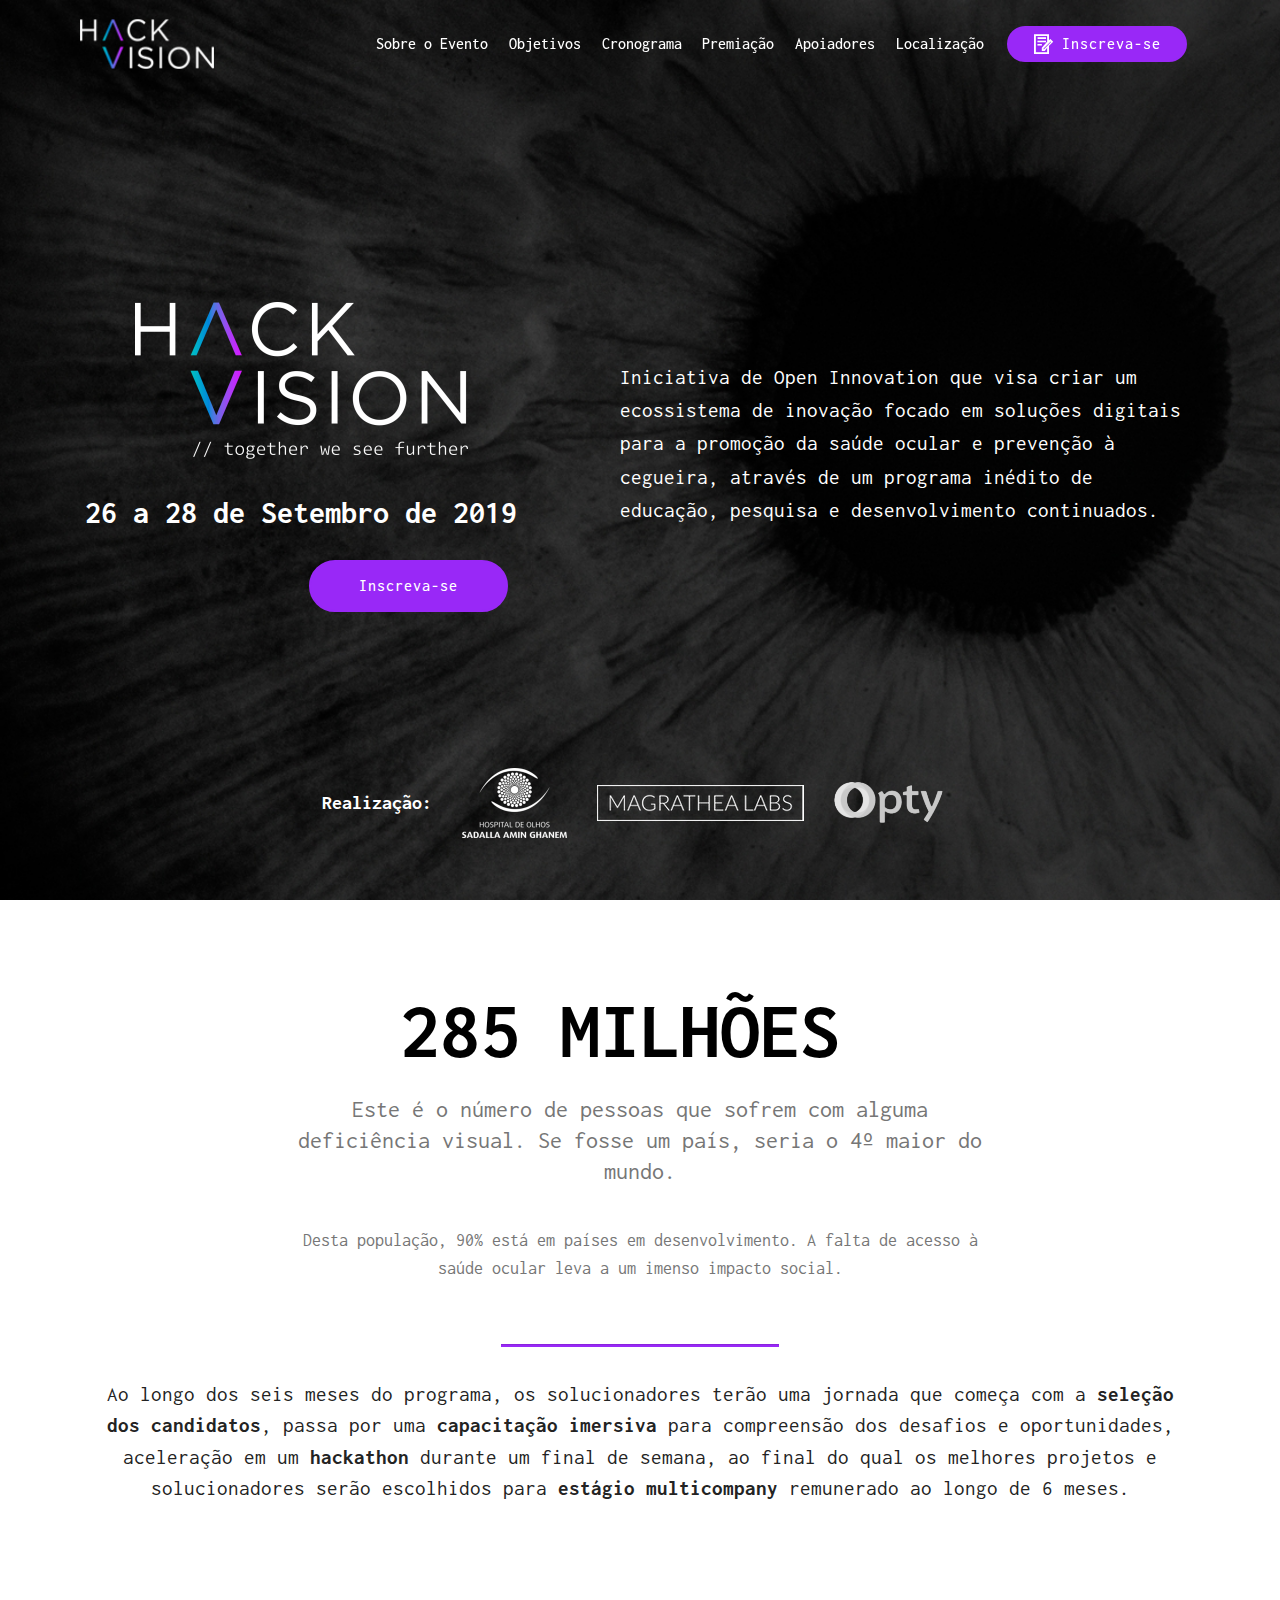
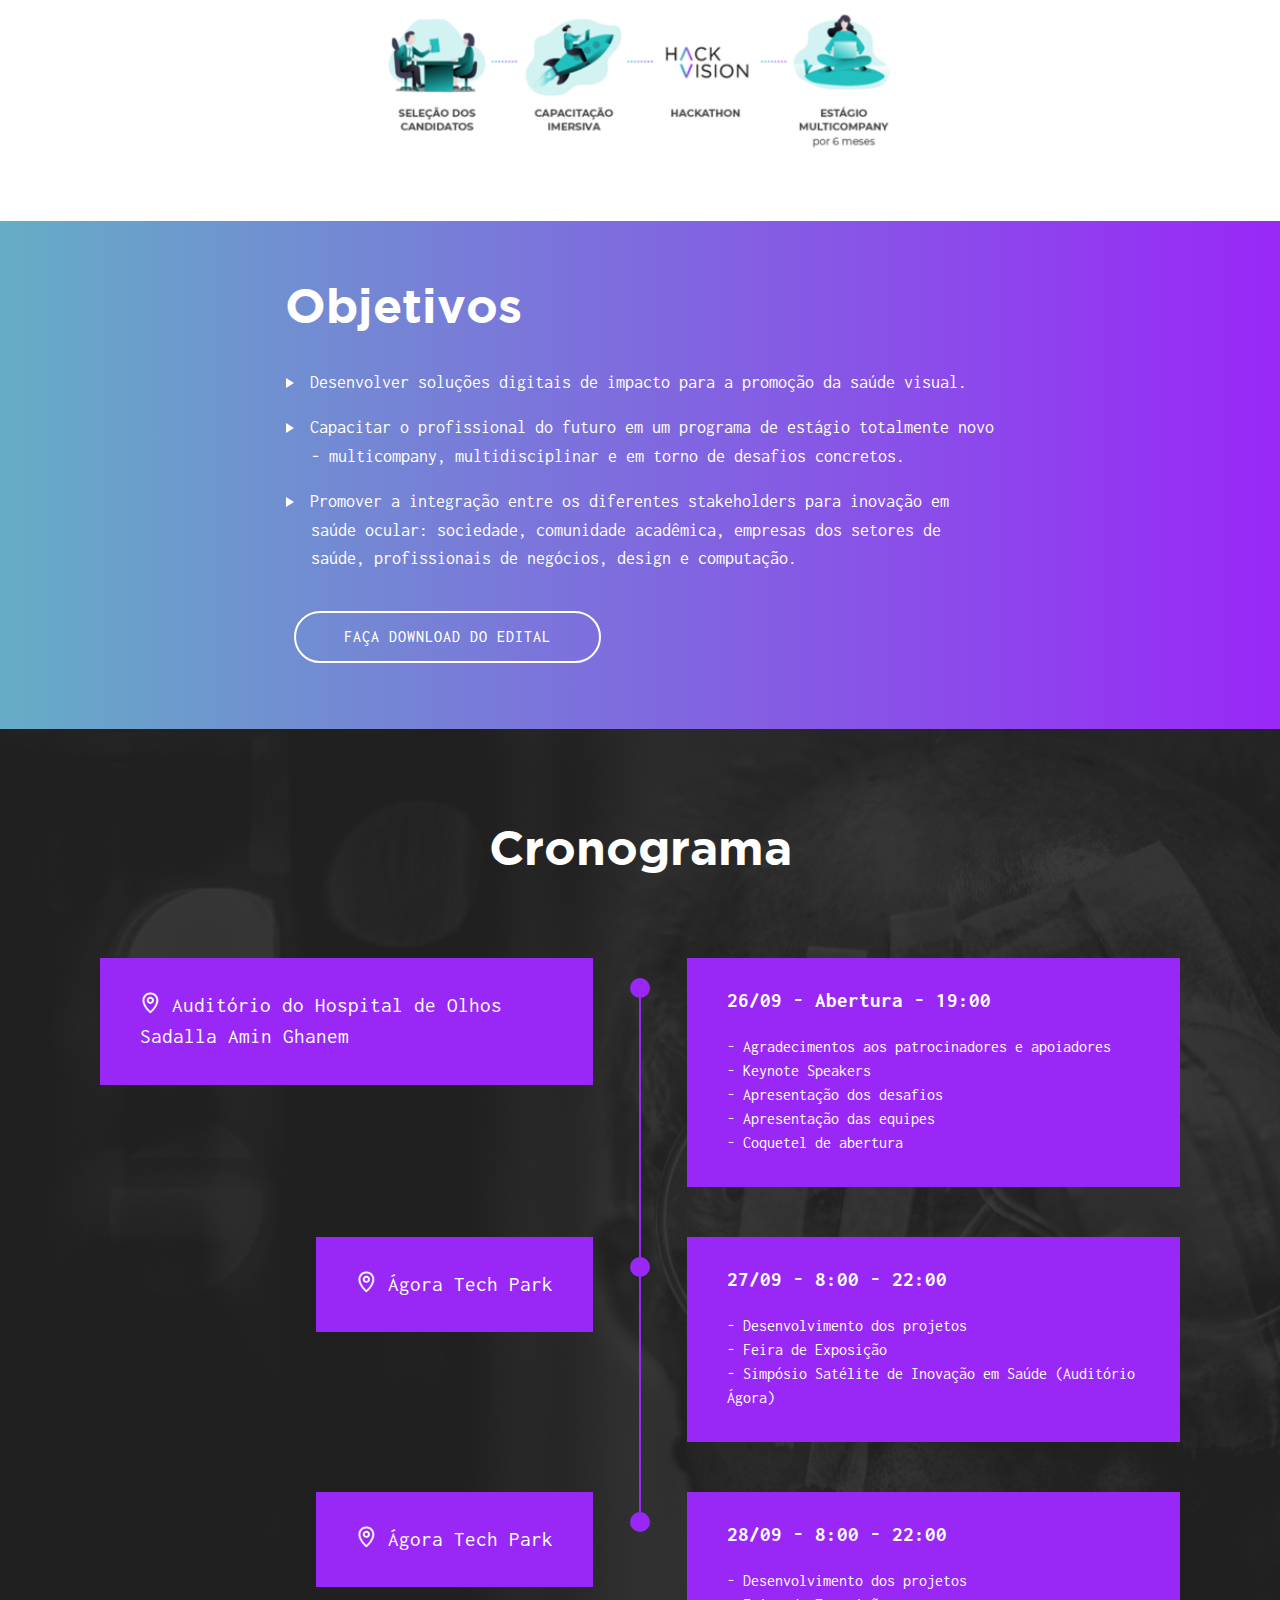
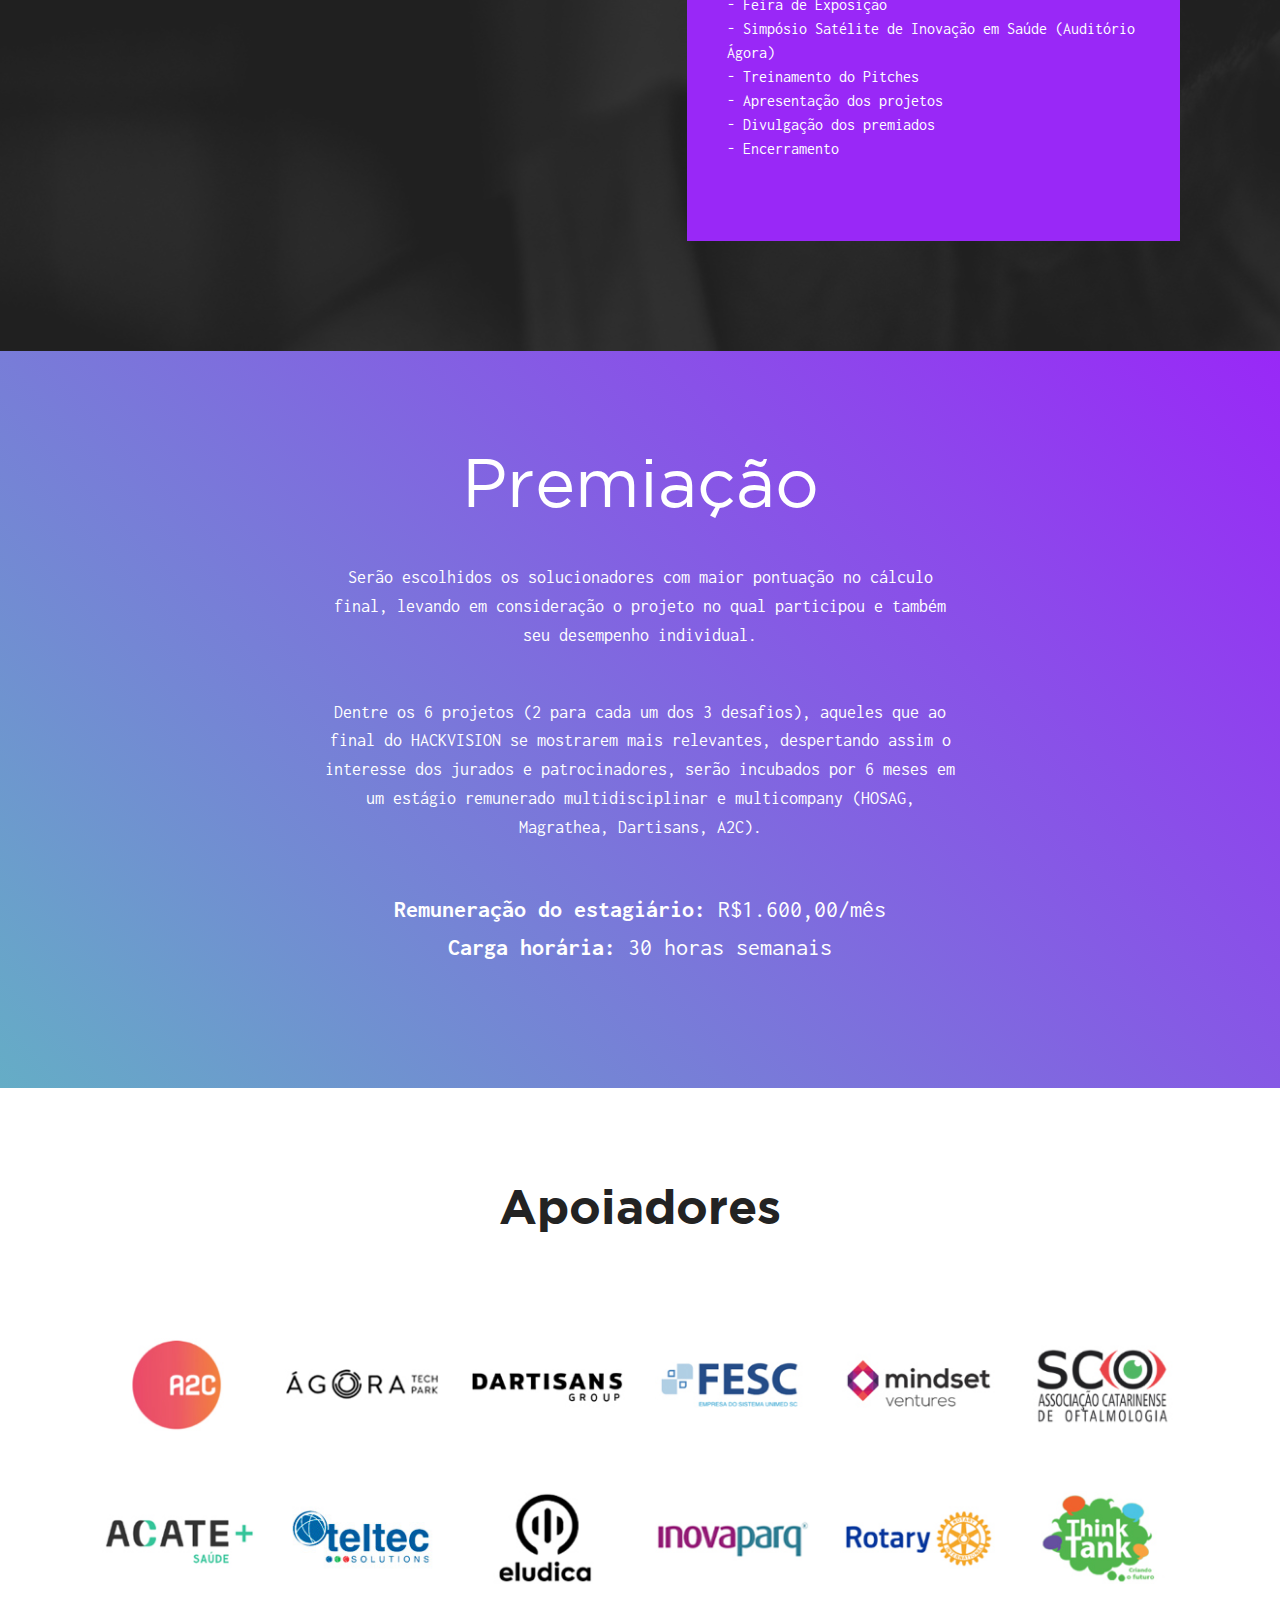
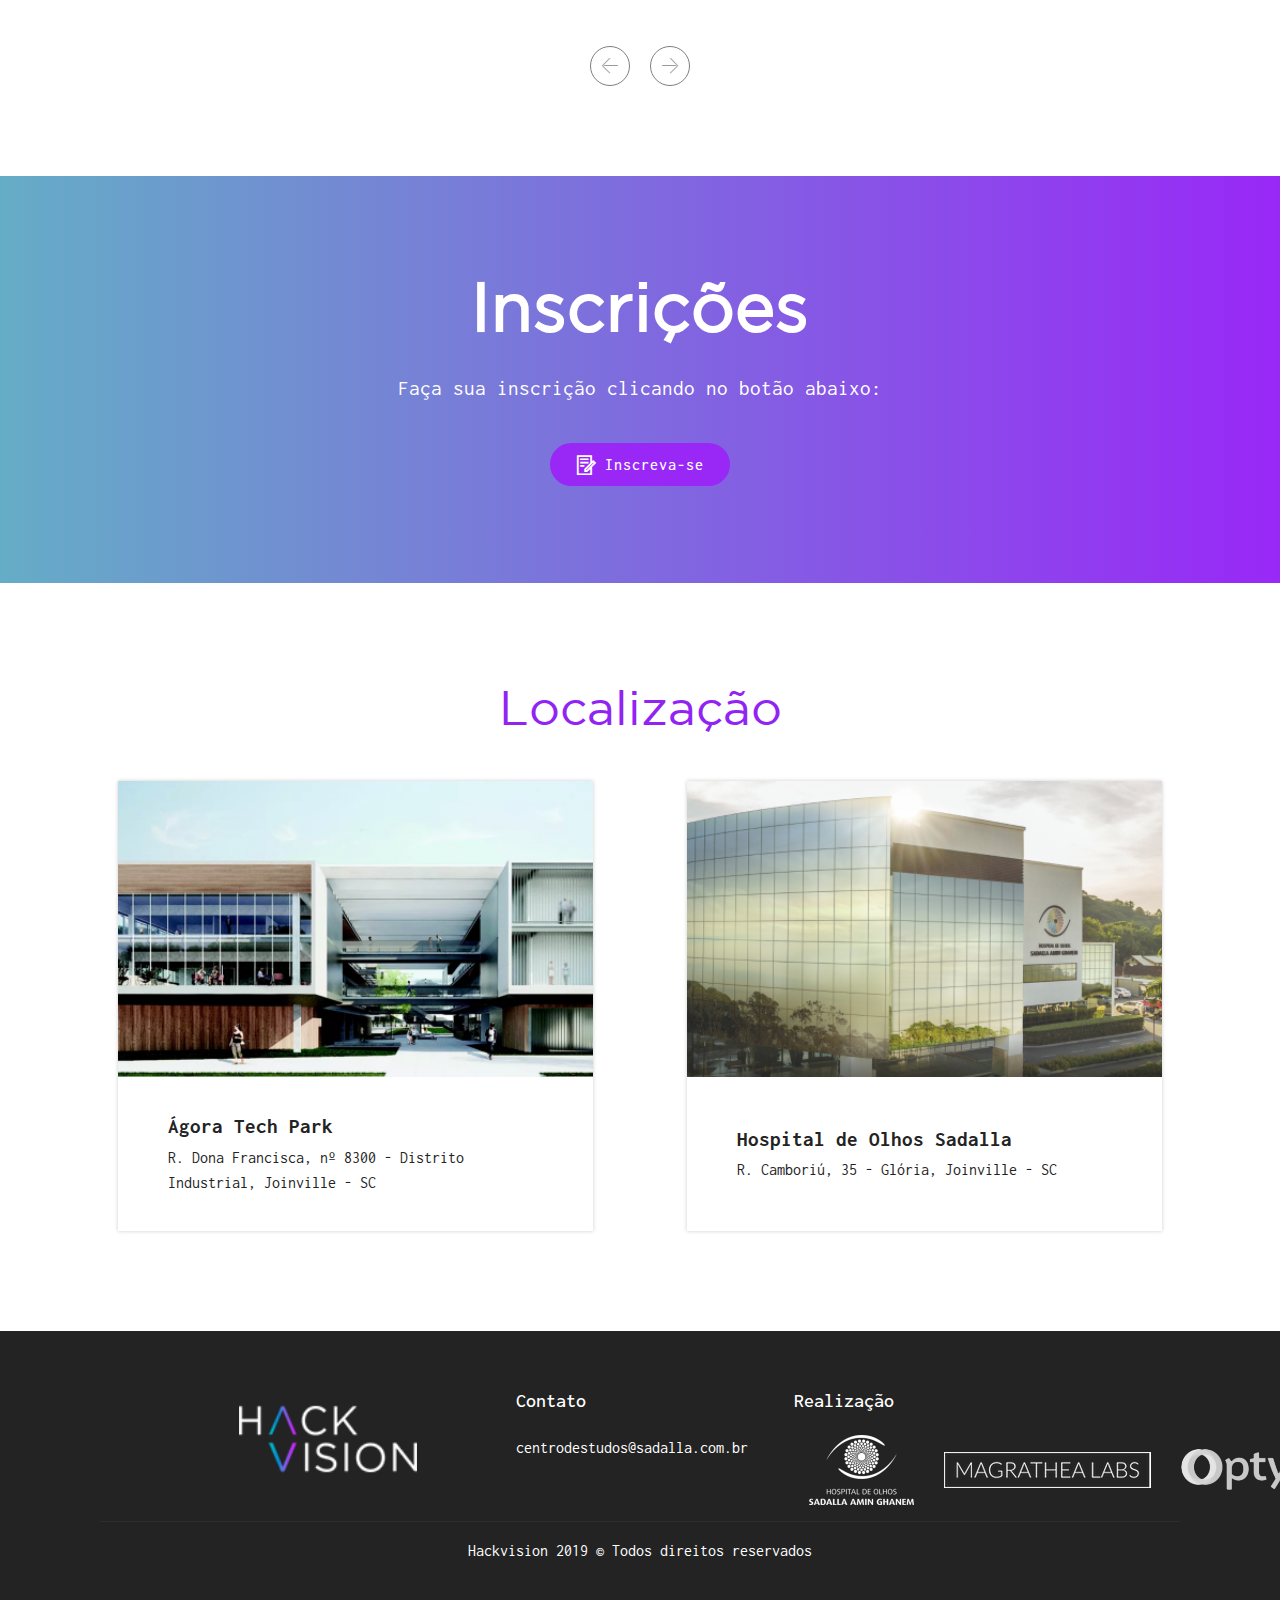
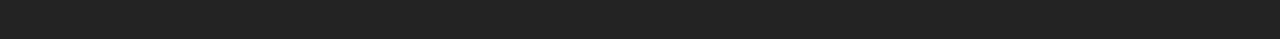
==== index.html @ 1915d4e0 "Update content" ====
<!DOCTYPE html>
<html>
<head>
  <meta charset="UTF-8">
  <meta http-equiv="X-UA-Compatible" content="IE=edge">
  <meta name="generator" content="Mobirise v4.10.5, mobirise.com">
  <meta name="viewport" content="width=device-width, initial-scale=1, minimum-scale=1">
  <link rel="shortcut icon" href="assets/images/logohack-132x71.png" type="image/x-icon">

  <title>Hackvision</title>
  <meta itemprop="name" content="Hackvision">
  <meta name="author" content="Hackvision">
  <meta name="keywords" content="oftalmologia,hackathon,cegueira,design,software development,software,desenvolvimento de software">
  <meta name="description" content="O Hackvision é uma iniciativa que visa criar um ecossistema de inovação focado em soluções digitais para a promoção da saúde ocular e prevenção à cegueira, através de um programa inédito de educação, pesquisa e desenvolvimento continuados.">
  <meta itemprop="description" content="O Hackvision é uma iniciativa que visa criar um ecossistema de inovação focado em soluções digitais para a promoção da saúde ocular e prevenção à cegueira, através de um programa inédito de educação, pesquisa e desenvolvimento continuados.">

  <meta name="twitter:card" content="summary_large_image">
  <meta name="twitter:image" content="http://hackvision.com.br/assets/images/twitter.png">
  <meta name="twitter:title" content="Hackvision">
  <meta name="twitter:description" content="O Hackvision é uma iniciativa que visa criar um ecossistema de inovação focado em soluções digitais para a promoção da saúde ocular e prevenção à cegueira, através de um programa inédito de educação, pesquisa e desenvolvimento continuados.">
  <meta name="twitter:site" content="@magrathealabs">
  <meta name="twitter:url" content="http://hackvision.com.br/">

  <meta property="og:title" content="Hackvision">
  <meta property="og:description" content="O Hackvision é uma iniciativa que visa criar um ecossistema de inovação focado em soluções digitais para a promoção da saúde ocular e prevenção à cegueira, através de um programa inédito de educação, pesquisa e desenvolvimento continuados.">
  <meta property="og:type" content="website">
  <meta property="og:url" content="http://hackvision.com.br/">
  <meta property="og:image" content="http://hackvision.com.br/assets/images/facebook.png">
  <meta property="og:site_name" content="Hackvision">
  <meta property="og:image:width" content="1200">
  <meta property="og:image:height" content="630">

  <link rel="stylesheet" href="assets/web/assets/mobirise-icons/mobirise-icons.css">
  <link rel="stylesheet" href="assets/web/assets/mobirise-icons2/mobirise2.css">
  <link rel="stylesheet" href="assets/tether/tether.min.css">
  <link rel="stylesheet" href="assets/bootstrap/css/bootstrap.min.css">
  <link rel="stylesheet" href="assets/bootstrap/css/bootstrap-grid.min.css">
  <link rel="stylesheet" href="assets/bootstrap/css/bootstrap-reboot.min.css">
  <link rel="stylesheet" href="assets/socicon/css/styles.css">
  <link rel="stylesheet" href="assets/dropdown/css/style.css">
  <link rel="stylesheet" href="assets/theme/css/style.css">
  <link href="assets/fonts/style.css" rel="stylesheet">
  <link rel="stylesheet" href="assets/mobirise/css/mbr-additional.css" type="text/css">
</head>
<body>
  <section class="menu cid-qTkzRZLJNu" once="menu" id="menu1-0">



    <nav class="navbar navbar-expand beta-menu navbar-dropdown align-items-center navbar-fixed-top navbar-toggleable-sm bg-color transparent">
        <button class="navbar-toggler navbar-toggler-right" type="button" data-toggle="collapse" data-target="#navbarSupportedContent" aria-controls="navbarSupportedContent" aria-expanded="false" aria-label="Toggle navigation">
            <div class="hamburger">
                <span></span>
                <span></span>
                <span></span>
                <span></span>
            </div>
        </button>
        <div class="menu-logo">
            <div class="navbar-brand">
                <span class="navbar-logo">
                    <a href="#top">
                         <img src="assets/images/logohack-132x71.png" alt="Mobirise" title="" style="height: 4.5rem;">
                    </a>
                </span>

            </div>
        </div>
        <div class="collapse navbar-collapse" id="navbarSupportedContent">
            <ul class="navbar-nav nav-dropdown" data-app-modern-menu="true"><li class="nav-item">
                    <a class="nav-link link text-white display-4" href="index.html#content4-4">Sobre o Evento<br></a>
                </li>
                <li class="nav-item">
                    <a class="nav-link link text-white display-4" href="index.html#content4-k">

                        Objetivos</a>
                </li><li class="nav-item"><a class="nav-link link text-white display-4" href="index.html#timeline1-a">Cronograma</a></li><li class="nav-item"><a class="nav-link link text-white display-4" href="index.html#header11-m">Premiação</a></li><li class="nav-item"><a class="nav-link link text-white display-4" href="index.html#clients-c">Apoiadores</a></li><li class="nav-item"><a class="nav-link link text-white display-4" href="index.html#contacts4-f">Localização</a></li></ul>
            <div class="navbar-buttons mbr-section-btn"><a class="btn btn-sm btn-primary display-4" href="https://forms.gle/8AELavsdYgqViZ7Y6"><span class="mobi-mbri mobi-mbri-contact-form mbr-iconfont mbr-iconfont-btn" style="font-size: 20px;"></span>

                    Inscreva-se</a></div>
        </div>
    </nav>
</section>

<section class="engine"><a href="https://mobirise.info/d">Hackvision</a></section><section class="cid-qTkA127IK8 mbr-fullscreen" id="header2-1">





    <div class="container align-center">
        <div class="row justify-content-md-center">
            <div class="mbr-white col-md-12 d-lg-flex flex-row align-items-md-center justify-content-md-between">
                <div class="hack-event">
                    <img src="assets/images/logohack.png" alt="hackvision logo">
                    <p class="event-date">26 a 28 de Setembro de 2019</p>
                    <div class="mbr-section-btn text-right d-none d-lg-block"><a class="btn btn-md btn-secondary display-4" href="https://forms.gle/8AELavsdYgqViZ7Y6">Inscreva-se</a></div>
                </div>
                <div class="text-center text-lg-left event-desc">
                    <p class="mbr-text pb-3 mbr-fonts-style display-5 mx-auto">Iniciativa de Open Innovation que visa criar um ecossistema de inovação focado em soluções digitais para a promoção da saúde ocular e prevenção à cegueira, através de um programa inédito de educação, pesquisa e desenvolvimento continuados.</p>
                </div>
                <div class="mbr-section-btn text-center d-block d-lg-none"><a class="btn btn-md btn-secondary display-4" href="https://forms.gle/8AELavsdYgqViZ7Y6">Inscreva-se</a></div>
            </div>
            <div class="col-md-12">
                <div class="d-md-flex flex-row align-items-center justify-content-md-center realization-section">
                    <p class="owners">Realização: </p>
                    <img src="assets/images/logohospital.png" alt="ghanem hospital logo" class="owner-logo">
                    <img src="assets/images/magrathea-logo.png" alt="magrathea logo" class="owner-logo">
                    <img src="assets/images/logoOpty.png" alt="opty logo" class="owner-logo">
                </div>
            </div>
        </div>
    </div>

</section>

<section class="mbr-section content4 cid-ruYozzX4iz" id="content4-4">



    <div class="container">
        <div class="media-container-row social-reason">
            <div class="title col-12 col-md-8">
                <h2 class="align-center pb-3 mbr-fonts-style reason-title">285 milhões&nbsp;</h2>
                <h3 class="mbr-section-subtitle align-center mbr-light mbr-fonts-style reason-desc1">Este é o número de pessoas que sofrem com alguma deficiência visual. Se fosse um país, seria o 4º maior do mundo.</h3>

            </div>
        </div>
    </div>
</section>

<section class="mbr-section article content1 cid-ruZWuRdCpT" id="content1-g">



    <div class="container">
        <div class="media-container-row social-reason">
            <div class="mbr-text col-12 mbr-fonts-style col-md-8 reason-desc2"><p>Desta população, 90% está em países em desenvolvimento. A falta de acesso à saúde ocular leva a um imenso impacto social.</p></div>
        </div>
    </div>
</section>

<section class="mbr-section article content9 cid-ruYq96vBPu" id="content9-6">



    <div class="container">
        <div class="inner-container" style="width: 100%;">
            <hr class="line" style="width: 25%;">
            <div class="section-text align-center mbr-fonts-style display-5">Ao longo dos seis meses do programa, os solucionadores terão uma jornada que começa com a <strong>seleção dos candidatos</strong>, passa por uma <strong>capacitação imersiva</strong> para compreensão dos desafios e oportunidades, aceleração em um <strong>hackathon</strong> durante um final de semana, ao final do qual os melhores projetos e solucionadores serão escolhidos para <strong>estágio multicompany</strong> remunerado ao longo de 6 meses.<br></div>
            </div>
        </div>
</section>

<section class="cid-rv01crIyHs" id="image3-i">



    <figure class="mbr-figure container">
            <div class="image-block" style="width: 48%;">
                <img src="assets/images/hackvisionimages-670x179.png" width="1400" alt="Mobirise" title="">
                <figcaption class="mbr-figure-caption mbr-figure-caption-over">
                    <div class="container pb-5 mbr-white align-center mbr-fonts-style display-1"></div>
                </figcaption>
            </div>
    </figure>
</section>

<section class="mbr-section content4 cid-rv03NRN8ZM" id="content4-k">



    <div class="container">
        <div class="media-container-row">
            <div class="title col-12 col-md-8">
                <h2 class="align-left pb-3 mbr-fonts-style display-2">
                    Objetivos</h2>


            </div>
        </div>
    </div>
</section>

<section class="mbr-section article content12 cid-rv03UkgbkM" id="content12-l">


    <div class="container">
        <div class="media-container-row">
            <div class="mbr-text counter-container col-12 col-md-8 mbr-fonts-style display-7">
                <ul class="list-section">
                    <li>Desenvolver soluções digitais de impacto para a promoção da saúde visual.</li>
                    <li>Capacitar o profissional do futuro em um programa de estágio totalmente novo - multicompany, multidisciplinar e em torno de desafios concretos.</li>
                    <li>Promover a integração entre os diferentes stakeholders para inovação em saúde ocular: sociedade, comunidade acadêmica, empresas dos setores de saúde, profissionais de negócios, design e computação.</li>
                </ul>
            </div>
        </div>
    </div>
</section>

<section class="mbr-section content8 cid-ruYwcSaBul" id="content8-b">



    <div class="container">
        <div class="media-container-row title">
            <div class="col-12 col-md-8">
                <div class="mbr-section-btn align-left"><a class="btn btn-white-outline display-4" href="./assets/Regulamento HACKVISION.pdf" download="Edital_Hackvision">FAÇA DOWNLOAD DO EDITAL</a></div>
            </div>
        </div>
    </div>
</section>

<section class="timeline1 cid-ruYveSgKU2" id="timeline1-a">



    <div class="mbr-overlay" style="opacity: 0.9; background-color: rgb(35, 35, 35);">
    </div>

    <div class="container align-center">
        <h2 class="mbr-section-title pb-3 mbr-fonts-style display-2">Cronograma<br><br></h2>


        <div class="container timelines-container" mbri-timelines="">
            <!--1-->
            <div class="row timeline-element  separline">
                 <div class="timeline-date-panel col-xs-12 col-md-6  align-left">
                    <div class="time-line-date-content">
                        <p class="mbr-timeline-date mbr-fonts-style display-5"><span class="mobi-mbri mobi-mbri-map-pin"></span>&nbsp;Auditório do Hospital de Olhos Sadalla Amin Ghanem</p>
                    </div>
                </div>
           <span class="iconBackground"></span>
            <div class="col-xs-12 col-md-6 align-right">
                <div class="timeline-text-content">
                    <h4 class="mbr-timeline-title pb-3 mbr-fonts-style display-5"><strong>26/09 - Abertura - 19:00</strong><strong><br></strong></h4>
                    <p class="mbr-timeline-text mbr-fonts-style display-7">- Agradecimentos aos patrocinadores e apoiadores&nbsp;<br>- Keynote Speakers<br>- Apresentação dos desafios<br>- Apresentação das equipes<br>- Coquetel de abertura<br></p>
                 </div>
            </div>
            </div>
            <!--2-->
            <div class="row timeline-element  separline">
                <div class="timeline-date-panel col-xs-12 col-md-6 align-right">
                    <div class="time-line-date-content">
                        <p class="mbr-timeline-date mbr-fonts-style display-5"><span class="mobi-mbri mobi-mbri-map-pin"></span>&nbsp;Ágora Tech Park</p>
                    </div>
                </div>
                <span class="iconBackground"></span>
                <div class="col-xs-12 col-md-6 align-left ">
                    <div class="timeline-text-content">
                        <h4 class="mbr-timeline-title pb-3 mbr-fonts-style display-5"><strong>27/09 - 8:00 - 22:00</strong></h4>
                        <p class="mbr-timeline-text mbr-fonts-style display-7">- Desenvolvimento dos projetos<br>- Feira de Exposição<br>- Simpósio Satélite de Inovação em Saúde (Auditório Ágora)</p>
                    </div>
                </div>
            </div>
            <!--3-->
            <div class="row timeline-element ">
                <div class="timeline-date-panel col-xs-12 col-md-6  align-right">
                    <div class="time-line-date-content">
                        <p class="mbr-timeline-date mbr-fonts-style display-5"><span class="mobi-mbri mobi-mbri-map-pin"></span>&nbsp;Ágora Tech Park</p>
                    </div>
                </div>
                <span class="iconBackground"></span>
                <div class="col-xs-12 col-md-6 align-right">
                    <div class="timeline-text-content">
                        <h4 class="mbr-timeline-title pb-3 mbr-fonts-style display-5"><strong>28/09 - 8:00 - 22:00</strong></h4>
                        <p class="mbr-timeline-text mbr-fonts-style display-7">- Desenvolvimento dos projetos <br>- Feira de Exposição<br>- Simpósio Satélite de Inovação em Saúde (Auditório Ágora)<br>- Treinamento do Pitches<br>- Apresentação dos projetos<br>- Divulgação dos premiados<br>- Encerramento<br></p><p>&nbsp;</p><p>&nbsp;</p>
                    </div>
                </div>
            </div>
            <!--4-->

            <!--5-->

            <!--6-->

            <!--7-->

            <!--8-->

            <!--9-->

            <!--10-->

            <!--11-->

            <!--12-->

        </div>
    </div>
</section>

<section class="header11 cid-rv0cvzjJTj" id="header11-m">

    <!-- Block parameters controls (Blue "Gear" panel) -->

    <!-- End block parameters -->


    <div class="container align-left">
        <div class="media-container-column mbr-white col-md-12">

            <h1 class="mbr-section-title py-3 mbr-fonts-style display-1">Premiação</h1>
            <p class="mbr-text py-3 mbr-fonts-style display-5 reward-desc">Serão escolhidos os solucionadores com maior pontuação no cálculo final, levando em consideração o projeto no qual participou e também seu desempenho individual.</p>
            <p class="mbr-text py-3 mbr-fonts-style display-5 reward-desc">Dentre os 6 projetos (2 para cada um dos 3 desafios), aqueles que ao final do HACKVISION se mostrarem mais relevantes, despertando assim o interesse dos jurados e patrocinadores, serão incubados por 6 meses em um estágio remunerado multidisciplinar e multicompany (HOSAG, Magrathea, Dartisans, A2C).</p>
            <p class="mbr-text py-3 mbr-fonts-style reward"><strong>Remuneração do estagiário:</strong> R$1.600,00/mês<br><strong>Carga horária: </strong>30 horas semanais<br></p>
        </div>
    </div>


</section>

<section class="clients cid-ruYwyGfJJz" data-interval="false" id="clients-c">



        <div class="container mb-5">
            <div class="media-container-row">
                <div class="col-12 align-center">
                    <h2 class="mbr-section-title pb-3 mbr-fonts-style display-2">Apoiadores</h2>
                </div>
            </div>
        </div>

    <div class="container">
        <div class="carousel slide" role="listbox" data-pause="true" data-keyboard="false" data-ride="carousel" data-interval="5000">
            <div class="carousel-inner" data-visible="6">
                    <div class="carousel-item ">
                        <div class="media-container-row">
                            <div class="col-md-12">
                                <div class="wrap-img ">
                                    <img src="assets/images/apoiadores/a2c.jpg" class="img-responsive clients-img" alt="" title="">
                                </div>
                                <div class="wrap-img ">
                                    <img src="assets/images/apoiadores/acatemais.jpg" class="img-responsive clients-img" alt="" title="">
                                </div>
                            </div>
                        </div>
                    </div>
                    <div class="carousel-item ">
                        <div class="media-container-row">
                            <div class="col-md-12">
                                <div class="wrap-img ">
                                    <img src="assets/images/apoiadores/agora.jpg" class="img-responsive clients-img" alt="" title="">
                                </div>
                                <div class="wrap-img ">
                                    <img src="assets/images/apoiadores/teltec.jpg" class="img-responsive clients-img" alt="" title="">
                                </div>
                            </div>
                        </div>
                    </div>
                    <div class="carousel-item ">
                        <div class="media-container-row">
                            <div class="col-md-12">
                                <div class="wrap-img ">
                                    <img src="assets/images/apoiadores/dartisans.jpg" class="img-responsive clients-img" alt="" title="">
                                </div>
                                <div class="wrap-img ">
                                    <img src="assets/images/apoiadores/eludica.jpg" class="img-responsive clients-img" alt="" title="">
                                </div>
                            </div>
                        </div>
                    </div>
                    <div class="carousel-item ">
                        <div class="media-container-row">
                            <div class="col-md-12">
                                <div class="wrap-img ">
                                    <img src="assets/images/apoiadores/fesc.jpg" class="img-responsive clients-img" alt="" title="">
                                </div>
                                <div class="wrap-img ">
                                    <img src="assets/images/apoiadores/inovaparq.jpg" class="img-responsive clients-img" alt="" title="">
                                </div>
                            </div>
                        </div>
                    </div>
                    <div class="carousel-item ">
                        <div class="media-container-row">
                            <div class="col-md-12">
                                <div class="wrap-img ">
                                    <img src="assets/images/apoiadores/mindset.jpg" class="img-responsive clients-img" alt="" title="">
                                </div>
                                <div class="wrap-img ">
                                    <img src="assets/images/apoiadores/rotary.jpg" class="img-responsive clients-img" alt="" title="">
                                </div>
                            </div>
                        </div>
                    </div>
                    <div class="carousel-item ">
                        <div class="media-container-row">
                            <div class="col-md-12">
                                <div class="wrap-img ">
                                    <img src="assets/images/apoiadores/scassocia.jpg" class="img-responsive clients-img" alt="" title="">
                                </div>
                                <div class="wrap-img ">
                                    <img src="assets/images/apoiadores/thinktank.jpg" class="img-responsive clients-img" alt="" title="">
                                </div>
                            </div>
                        </div>
                    </div>
                    <div class="carousel-item ">
                        <div class="media-container-row">
                            <div class="col-md-12">
                                <div class="wrap-img ">
                                    <img src="assets/images/apoiadores/udesc.jpg" class="img-responsive clients-img" alt="" title="">
                                </div>
                                <div class="wrap-img ">
                                    <img src="assets/images/apoiadores/ufsc.jpg" class="img-responsive clients-img" alt="" title="">
                                </div>
                            </div>
                        </div>
                    </div>
                    <div class="carousel-item ">
                        <div class="media-container-row">
                            <div class="col-md-12">
                                <div class="wrap-img ">
                                    <img src="assets/images/apoiadores/verMagia.jpg" class="img-responsive clients-img" alt="" title="">
                                </div>
                                <div class="wrap-img ">
                                    <img src="assets/images/apoiadores/univille.jpg" class="img-responsive clients-img" alt="" title="">
                                </div>
                            </div>
                        </div>
                    </div>
            </div>
            <div class="carousel-controls">
                <a data-app-prevent-settings="" class="carousel-control carousel-control-prev arrow-btn" role="button" data-slide="prev">
                    <span aria-hidden="true" class="mbri-left mbr-iconfont"></span>
                    <span class="sr-only">Previous</span>
                </a>
                <a data-app-prevent-settings="" class="carousel-control carousel-control-next arrow-btn" role="button" data-slide="next">
                    <span aria-hidden="true" class="mbri-right mbr-iconfont"></span>
                    <span class="sr-only">Next</span>
                </a>
            </div>
        </div>
    </div>
</section>

<section class="header1 cid-rvDjPxVhnz" id="header16-p">





    <div class="container">
        <div class="row justify-content-md-center">
            <div class="col-md-10 align-center">
                <h1 class="mbr-section-title mbr-bold pb-3 mbr-fonts-style display-1">
                    Inscrições</h1>

                <p class="mbr-text pb-3 mbr-fonts-style display-5">
                    Faça sua inscrição clicando no botão abaixo:</p>
            </div>
            <div class="navbar-buttons mbr-section-btn"><a class="btn btn-sm btn-primary display-4" href="https://forms.gle/8AELavsdYgqViZ7Y6"><span class="mobi-mbri mobi-mbri-contact-form mbr-iconfont mbr-iconfont-btn" style="font-size: 20px;"></span>

                Inscreva-se</a></div>
        </div>

    </div>

</section>

<section class="contacts4 cid-ruYxeM1VqS" id="contacts4-f">



    <div class="main_wrapper">
        <div class="b_wrapper">
            <div class="container">
                <div class="row align-items-center justify-content-md-center">
                    <div class="col-12 d-flex align-items-center justify-content-center">
                        <h2 class="locale-title">Localização</h2>
                    </div>
                    <div class="col-md-5 p-0">
                        <div class="block tech-park">
                            <div class="block_wrapper">
                                <h4 class="align-left mbr-fonts-style pb-2 m-0 display-5"><strong>Ágora Tech Park</strong></h4>
                                <p class="mbr-text align-left mbr-fonts-style m-0 display-7">R. Dona Francisca, nº 8300 - Distrito Industrial, Joinville - SC</p>
                            </div>
                        </div>
                    </div>
                    <div class="col-md-5 offset-md-1 p-0">
                        <div class="block hospital">
                            <div class="block_wrapper">
                                <h4 class="align-left mbr-fonts-style pb-2 m-0 display-5"><strong>Hospital de Olhos Sadalla</strong></h4>
                                <p class="mbr-text align-left mbr-fonts-style m-0 display-7">R. Camboriú, 35 - Glória, Joinville - SC</p>
                            </div>
                        </div>
                    </div>
                </div>
            </div>
        </div>
    </div>
</section>

<section class="cid-qTkAaeaxX5" id="footer1-2">





    <div class="container">
        <div class="media-container-row content text-white">
            <div class="col-12 col-md-3">
                <div class="media-wrap">
                    <a href="#top">
                        <img src="assets/images/logohack-132x71.png" alt="Mobirise" title="">
                    </a>
                </div>
            </div>
            <div class="col-12 col-md-3 mbr-fonts-style display-7">
                <h5 class="pb-3">
                    Contato</h5>
                <p class="mbr-text">centrodestudos@sadalla.com.br &nbsp; &nbsp; &nbsp; &nbsp; &nbsp;<br></p>
            </div>
            <div class="col-12 col-md-3 mbr-fonts-style display-7">
                <h5 class="pb-3">Realização</h5>
                <div class="d-flex flex-row align-items-center"><a href="https://www.sadalla.com.br/index/"><img src="assets/images/logohospital.png" alt="ghanem hospital logo" class="owner-logo"></a><br><a href="https://www.magrathealabs.com/"><img src="assets/images/magrathea-logo.png" alt="magrathea logo" class="owner-logo"></a><br><a href="https://opty.com.br/"><img src="assets/images/logoOpty.png" alt="opty logo" class="owner-logo"></a></div>
            </div>
        </div>
        <div class="footer-lower">
            <div class="media-container-row">
                <div class="col-sm-12">
                    <hr>
                </div>
            </div>
            <div class="media-container-row mbr-white">
                <div class="col-sm-6 copyright">
                    <p class="mbr-text mbr-fonts-style display-7 text-center">Hackvision 2019 © Todos direitos reservados</p>
                </div>
            </div>
        </div>
    </div>
</section>


  <script src="assets/web/assets/jquery/jquery.min.js"></script>
  <script src="assets/popper/popper.min.js"></script>
  <script src="assets/tether/tether.min.js"></script>
  <script src="assets/bootstrap/js/bootstrap.min.js"></script>
  <script src="assets/touchswipe/jquery.touch-swipe.min.js"></script>
  <script src="assets/bootstrapcarouselswipe/bootstrap-carousel-swipe.js"></script>
  <script src="assets/mbr-clients-slider/mbr-clients-slider.js"></script>
  <script src="assets/smoothscroll/smooth-scroll.js"></script>
  <script src="assets/dropdown/js/nav-dropdown.js"></script>
  <script src="assets/dropdown/js/navbar-dropdown.js"></script>
  <script src="assets/theme/js/script.js"></script>

  </body>
</html>
---- assets/web/assets/mobirise-icons/mobirise-icons.css ----
@font-face {
  font-family: 'MobiriseIcons';
  src:  url('mobirise-icons.eot?spat4u');
  src:  url('mobirise-icons.eot?spat4u#iefix') format('embedded-opentype'),
    url('mobirise-icons.ttf?spat4u') format('truetype'),
    url('mobirise-icons.woff?spat4u') format('woff'),
    url('mobirise-icons.svg?spat4u#MobiriseIcons') format('svg');
  font-weight: normal;
  font-style: normal;
}

[class^="mbri-"], [class*=" mbri-"] {
  /* use !important to prevent issues with browser extensions that change fonts */
  font-family: MobiriseIcons !important;
  speak: none;
  font-style: normal;
  font-weight: normal;
  font-variant: normal;
  text-transform: none;
  line-height: 1;

  /* Better Font Rendering =========== */
  -webkit-font-smoothing: antialiased;
  -moz-osx-font-smoothing: grayscale;
}

.mbri-add-submenu:before {
  content: "\e900";
}
.mbri-alert:before {
  content: "\e901";
}
.mbri-align-center:before {
  content: "\e902";
}
.mbri-align-justify:before {
  content: "\e903";
}
.mbri-align-left:before {
  content: "\e904";
}
.mbri-align-right:before {
  content: "\e905";
}
.mbri-android:before {
  content: "\e906";
}
.mbri-apple:before {
  content: "\e907";
}
.mbri-arrow-down:before {
  content: "\e908";
}
.mbri-arrow-next:before {
  content: "\e909";
}
.mbri-arrow-prev:before {
  content: "\e90a";
}
.mbri-arrow-up:before {
  content: "\e90b";
}
.mbri-bold:before {
  content: "\e90c";
}
.mbri-bookmark:before {
  content: "\e90d";
}
.mbri-bootstrap:before {
  content: "\e90e";
}
.mbri-briefcase:before {
  content: "\e90f";
}
.mbri-browse:before {
  content: "\e910";
}
.mbri-bulleted-list:before {
  content: "\e911";
}
.mbri-calendar:before {
  content: "\e912";
}
.mbri-camera:before {
  content: "\e913";
}
.mbri-cart-add:before {
  content: "\e914";
}
.mbri-cart-full:before {
  content: "\e915";
}
.mbri-cash:before {
  content: "\e916";
}
.mbri-change-style:before {
  content: "\e917";
}
.mbri-chat:before {
  content: "\e918";
}
.mbri-clock:before {
  content: "\e919";
}
.mbri-close:before {
  content: "\e91a";
}
.mbri-cloud:before {
  content: "\e91b";
}
.mbri-code:before {
  content: "\e91c";
}
.mbri-contact-form:before {
  content: "\e91d";
}
.mbri-credit-card:before {
  content: "\e91e";
}
.mbri-cursor-click:before {
  content: "\e91f";
}
.mbri-cust-feedback:before {
  content: "\e920";
}
.mbri-database:before {
  content: "\e921";
}
.mbri-delivery:before {
  content: "\e922";
}
.mbri-desktop:before {
  content: "\e923";
}
.mbri-devices:before {
  content: "\e924";
}
.mbri-down:before {
  content: "\e925";
}
.mbri-download:before {
  content: "\e989";
}
.mbri-drag-n-drop:before {
  content: "\e927";
}
.mbri-drag-n-drop2:before {
  content: "\e928";
}
.mbri-edit:before {
  content: "\e929";
}
.mbri-edit2:before {
  content: "\e92a";
}
.mbri-error:before {
  content: "\e92b";
}
.mbri-extension:before {
  content: "\e92c";
}
.mbri-features:before {
  content: "\e92d";
}
.mbri-file:before {
  content: "\e92e";
}
.mbri-flag:before {
  content: "\e92f";
}
.mbri-folder:before {
  content: "\e930";
}
.mbri-gift:before {
  content: "\e931";
}
.mbri-github:before {
  content: "\e932";
}
.mbri-globe:before {
  content: "\e933";
}
.mbri-globe-2:before {
  content: "\e934";
}
.mbri-growing-chart:before {
  content: "\e935";
}
.mbri-hearth:before {
  content: "\e936";
}
.mbri-help:before {
  content: "\e937";
}
.mbri-home:before {
  content: "\e938";
}
.mbri-hot-cup:before {
  content: "\e939";
}
.mbri-idea:before {
  content: "\e93a";
}
.mbri-image-gallery:before {
  content: "\e93b";
}
.mbri-image-slider:before {
  content: "\e93c";
}
.mbri-info:before {
  content: "\e93d";
}
.mbri-italic:before {
  content: "\e93e";
}
.mbri-key:before {
  content: "\e93f";
}
.mbri-laptop:before {
  content: "\e940";
}
.mbri-layers:before {
  content: "\e941";
}
.mbri-left-right:before {
  content: "\e942";
}
.mbri-left:before {
  content: "\e943";
}
.mbri-letter:before {
  content: "\e944";
}
.mbri-like:before {
  content: "\e945";
}
.mbri-link:before {
  content: "\e946";
}
.mbri-lock:before {
  content: "\e947";
}
.mbri-login:before {
  content: "\e948";
}
.mbri-logout:before {
  content: "\e949";
}
.mbri-magic-stick:before {
  content: "\e94a";
}
.mbri-map-pin:before {
  content: "\e94b";
}
.mbri-menu:before {
  content: "\e94c";
}
.mbri-mobile:before {
  content: "\e94d";
}
.mbri-mobile2:before {
  content: "\e94e";
}
.mbri-mobirise:before {
  content: "\e94f";
}
.mbri-more-horizontal:before {
  content: "\e950";
}
.mbri-more-vertical:before {
  content: "\e951";
}
.mbri-music:before {
  content: "\e952";
}
.mbri-new-file:before {
  content: "\e953";
}
.mbri-numbered-list:before {
  content: "\e954";
}
.mbri-opened-folder:before {
  content: "\e955";
}
.mbri-pages:before {
  content: "\e956";
}
.mbri-paper-plane:before {
  content: "\e957";
}
.mbri-paperclip:before {
  content: "\e958";
}
.mbri-photo:before {
  content: "\e959";
}
.mbri-photos:before {
  content: "\e95a";
}
.mbri-pin:before {
  content: "\e95b";
}
.mbri-play:before {
  content: "\e95c";
}
.mbri-plus:before {
  content: "\e95d";
}
.mbri-preview:before {
  content: "\e95e";
}
.mbri-print:before {
  content: "\e95f";
}
.mbri-protect:before {
  content: "\e960";
}
.mbri-question:before {
  content: "\e961";
}
.mbri-quote-left:before {
  content: "\e962";
}
.mbri-quote-right:before {
  content: "\e963";
}
.mbri-refresh:before {
  content: "\e964";
}
.mbri-responsive:before {
  content: "\e965";
}
.mbri-right:before {
  content: "\e966";
}
.mbri-rocket:before {
  content: "\e967";
}
.mbri-sad-face:before {
  content: "\e968";
}
.mbri-sale:before {
  content: "\e969";
}
.mbri-save:before {
  content: "\e96a";
}
.mbri-search:before {
  content: "\e96b";
}
.mbri-setting:before {
  content: "\e96c";
}
.mbri-setting2:before {
  content: "\e96d";
}
.mbri-setting3:before {
  content: "\e96e";
}
.mbri-share:before {
  content: "\e96f";
}
.mbri-shopping-bag:before {
  content: "\e970";
}
.mbri-shopping-basket:before {
  content: "\e971";
}
.mbri-shopping-cart:before {
  content: "\e972";
}
.mbri-sites:before {
  content: "\e973";
}
.mbri-smile-face:before {
  content: "\e974";
}
.mbri-speed:before {
  content: "\e975";
}
.mbri-star:before {
  content: "\e976";
}
.mbri-success:before {
  content: "\e977";
}
.mbri-sun:before {
  content: "\e978";
}
.mbri-sun2:before {
  content: "\e979";
}
.mbri-tablet:before {
  content: "\e97a";
}
.mbri-tablet-vertical:before {
  content: "\e97b";
}
.mbri-target:before {
  content: "\e97c";
}
.mbri-timer:before {
  content: "\e97d";
}
.mbri-to-ftp:before {
  content: "\e97e";
}
.mbri-to-local-drive:before {
  content: "\e97f";
}
.mbri-touch-swipe:before {
  content: "\e980";
}
.mbri-touch:before {
  content: "\e981";
}
.mbri-trash:before {
  content: "\e982";
}
.mbri-underline:before {
  content: "\e983";
}
.mbri-unlink:before {
  content: "\e984";
}
.mbri-unlock:before {
  content: "\e985";
}
.mbri-up-down:before {
  content: "\e986";
}
.mbri-up:before {
  content: "\e987";
}
.mbri-update:before {
  content: "\e988";
}
.mbri-upload:before {
 content: "\e926"; 
}
.mbri-user:before {
  content: "\e98a";
}
.mbri-user2:before {
  content: "\e98b";
}
.mbri-users:before {
  content: "\e98c";
}
.mbri-video:before {
  content: "\e98d";
}
.mbri-video-play:before {
  content: "\e98e";
}
.mbri-watch:before {
  content: "\e98f";
}
.mbri-website-theme:before {
  content: "\e990";
}
.mbri-wifi:before {
  content: "\e991";
}
.mbri-windows:before {
  content: "\e992";
}
.mbri-zoom-out:before {
  content: "\e993";
}
.mbri-redo:before {
  content: "\e994";
}
.mbri-undo:before {
  content: "\e995";
}
---- assets/web/assets/mobirise-icons2/mobirise2.css ----
@font-face {
  font-family: 'Moririse2';
  src:  url('mobirise2.eot?f2bix4');
  src:  url('mobirise2.eot?f2bix4#iefix') format('embedded-opentype'),
    url('mobirise2.ttf?f2bix4') format('truetype'),
    url('mobirise2.woff?f2bix4') format('woff'),
    url('mobirise2.svg?f2bix4#mobirise2') format('svg');
  font-weight: normal;
  font-style: normal;
}

[class^="mobi-"], [class*=" mobi-"] {
  /* use !important to prevent issues with browser extensions that change fonts */
  font-family: 'Moririse2' !important;
  speak: none;
  font-style: normal;
  font-weight: normal;
  font-variant: normal;
  text-transform: none;
  line-height: 1;

  /* Better Font Rendering =========== */
  -webkit-font-smoothing: antialiased;
  -moz-osx-font-smoothing: grayscale;
}

.mobi-mbri-add-submenu:before {
  content: "\e900";
}
.mobi-mbri-alert:before {
  content: "\e901";
}
.mobi-mbri-align-center:before {
  content: "\e902";
}
.mobi-mbri-align-justify:before {
  content: "\e903";
}
.mobi-mbri-align-left:before {
  content: "\e904";
}
.mobi-mbri-align-right:before {
  content: "\e905";
}
.mobi-mbri-android:before {
  content: "\e906";
}
.mobi-mbri-apple:before {
  content: "\e907";
}
.mobi-mbri-arrow-down:before {
  content: "\e908";
}
.mobi-mbri-arrow-next:before {
  content: "\e909";
}
.mobi-mbri-arrow-prev:before {
  content: "\e90a";
}
.mobi-mbri-arrow-up:before {
  content: "\e90b";
}
.mobi-mbri-bold:before {
  content: "\e90c";
}
.mobi-mbri-bookmark:before {
  content: "\e90d";
}
.mobi-mbri-bootstrap:before {
  content: "\e90e";
}
.mobi-mbri-briefcase:before {
  content: "\e90f";
}
.mobi-mbri-browse:before {
  content: "\e910";
}
.mobi-mbri-bulleted-list:before {
  content: "\e911";
}
.mobi-mbri-calendar:before {
  content: "\e912";
}
.mobi-mbri-camera:before {
  content: "\e913";
}
.mobi-mbri-cart-add:before {
  content: "\e914";
}
.mobi-mbri-cart-full:before {
  content: "\e915";
}
.mobi-mbri-cash:before {
  content: "\e916";
}
.mobi-mbri-change-style:before {
  content: "\e917";
}
.mobi-mbri-chat:before {
  content: "\e918";
}
.mobi-mbri-clock:before {
  content: "\e919";
}
.mobi-mbri-close:before {
  content: "\e91a";
}
.mobi-mbri-cloud:before {
  content: "\e91b";
}
.mobi-mbri-code:before {
  content: "\e91c";
}
.mobi-mbri-contact-form:before {
  content: "\e91d";
}
.mobi-mbri-credit-card:before {
  content: "\e91e";
}
.mobi-mbri-cursor-click:before {
  content: "\e91f";
}
.mobi-mbri-cust-feedback:before {
  content: "\e920";
}
.mobi-mbri-database:before {
  content: "\e921";
}
.mobi-mbri-delivery:before {
  content: "\e922";
}
.mobi-mbri-desktop:before {
  content: "\e923";
}
.mobi-mbri-devices:before {
  content: "\e924";
}
.mobi-mbri-down:before {
  content: "\e925";
}
.mobi-mbri-download-2:before {
  content: "\e926";
}
.mobi-mbri-download:before {
  content: "\e927";
}
.mobi-mbri-drag-n-drop-2:before {
  content: "\e928";
}
.mobi-mbri-drag-n-drop:before {
  content: "\e929";
}
.mobi-mbri-edit-2:before {
  content: "\e92a";
}
.mobi-mbri-edit:before {
  content: "\e92b";
}
.mobi-mbri-error:before {
  content: "\e92c";
}
.mobi-mbri-extension:before {
  content: "\e92d";
}
.mobi-mbri-features:before {
  content: "\e92e";
}
.mobi-mbri-file:before {
  content: "\e92f";
}
.mobi-mbri-flag:before {
  content: "\e930";
}
.mobi-mbri-folder:before {
  content: "\e931";
}
.mobi-mbri-gift:before {
  content: "\e932";
}
.mobi-mbri-github:before {
  content: "\e933";
}
.mobi-mbri-globe-2:before {
  content: "\e934";
}
.mobi-mbri-globe:before {
  content: "\e935";
}
.mobi-mbri-growing-chart:before {
  content: "\e936";
}
.mobi-mbri-hearth:before {
  content: "\e937";
}
.mobi-mbri-help:before {
  content: "\e938";
}
.mobi-mbri-home:before {
  content: "\e939";
}
.mobi-mbri-hot-cup:before {
  content: "\e93a";
}
.mobi-mbri-idea:before {
  content: "\e93b";
}
.mobi-mbri-image-gallery:before {
  content: "\e93c";
}
.mobi-mbri-image-slider:before {
  content: "\e93d";
}
.mobi-mbri-info:before {
  content: "\e93e";
}
.mobi-mbri-italic:before {
  content: "\e93f";
}
.mobi-mbri-key:before {
  content: "\e940";
}
.mobi-mbri-laptop:before {
  content: "\e941";
}
.mobi-mbri-layers:before {
  content: "\e942";
}
.mobi-mbri-left-right:before {
  content: "\e943";
}
.mobi-mbri-left:before {
  content: "\e944";
}
.mobi-mbri-letter:before {
  content: "\e945";
}
.mobi-mbri-like:before {
  content: "\e946";
}
.mobi-mbri-link:before {
  content: "\e947";
}
.mobi-mbri-lock:before {
  content: "\e948";
}
.mobi-mbri-login:before {
  content: "\e949";
}
.mobi-mbri-logout:before {
  content: "\e94a";
}
.mobi-mbri-magic-stick:before {
  content: "\e94b";
}
.mobi-mbri-map-pin:before {
  content: "\e94c";
}
.mobi-mbri-menu:before {
  content: "\e94d";
}
.mobi-mbri-mobile-2:before {
  content: "\e94e";
}
.mobi-mbri-mobile-horizontal:before {
  content: "\e94f";
}
.mobi-mbri-mobile:before {
  content: "\e950";
}
.mobi-mbri-mobirise:before {
  content: "\e951";
}
.mobi-mbri-more-horizontal:before {
  content: "\e952";
}
.mobi-mbri-more-vertical:before {
  content: "\e953";
}
.mobi-mbri-music:before {
  content: "\e954";
}
.mobi-mbri-new-file:before {
  content: "\e955";
}
.mobi-mbri-numbered-list:before {
  content: "\e956";
}
.mobi-mbri-opened-folder:before {
  content: "\e957";
}
.mobi-mbri-pages:before {
  content: "\e958";
}
.mobi-mbri-paper-plane:before {
  content: "\e959";
}
.mobi-mbri-paperclip:before {
  content: "\e95a";
}
.mobi-mbri-phone:before {
  content: "\e95b";
}
.mobi-mbri-photo:before {
  content: "\e95c";
}
.mobi-mbri-photos:before {
  content: "\e95d";
}
.mobi-mbri-pin:before {
  content: "\e95e";
}
.mobi-mbri-play:before {
  content: "\e95f";
}
.mobi-mbri-plus:before {
  content: "\e960";
}
.mobi-mbri-preview:before {
  content: "\e961";
}
.mobi-mbri-print:before {
  content: "\e962";
}
.mobi-mbri-protect:before {
  content: "\e963";
}
.mobi-mbri-question:before {
  content: "\e964";
}
.mobi-mbri-quote-left:before {
  content: "\e965";
}
.mobi-mbri-quote-right:before {
  content: "\e966";
}
.mobi-mbri-redo:before {
  content: "\e967";
}
.mobi-mbri-refresh:before {
  content: "\e968";
}
.mobi-mbri-responsive-2:before {
  content: "\e969";
}
.mobi-mbri-responsive:before {
  content: "\e96a";
}
.mobi-mbri-right:before {
  content: "\e96b";
}
.mobi-mbri-rocket:before {
  content: "\e96c";
}
.mobi-mbri-sad-face:before {
  content: "\e96d";
}
.mobi-mbri-sale:before {
  content: "\e96e";
}
.mobi-mbri-save:before {
  content: "\e96f";
}
.mobi-mbri-search:before {
  content: "\e970";
}
.mobi-mbri-setting-2:before {
  content: "\e971";
}
.mobi-mbri-setting-3:before {
  content: "\e972";
}
.mobi-mbri-setting:before {
  content: "\e973";
}
.mobi-mbri-share:before {
  content: "\e974";
}
.mobi-mbri-shopping-bag:before {
  content: "\e975";
}
.mobi-mbri-shopping-basket:before {
  content: "\e976";
}
.mobi-mbri-shopping-cart:before {
  content: "\e977";
}
.mobi-mbri-sites:before {
  content: "\e978";
}
.mobi-mbri-smile-face:before {
  content: "\e979";
}
.mobi-mbri-speed:before {
  content: "\e97a";
}
.mobi-mbri-star:before {
  content: "\e97b";
}
.mobi-mbri-success:before {
  content: "\e97c";
}
.mobi-mbri-sun:before {
  content: "\e97d";
}
.mobi-mbri-sun2:before {
  content: "\e97e";
}
.mobi-mbri-tablet-vertical:before {
  content: "\e97f";
}
.mobi-mbri-tablet:before {
  content: "\e980";
}
.mobi-mbri-target:before {
  content: "\e981";
}
.mobi-mbri-timer:before {
  content: "\e982";
}
.mobi-mbri-to-ftp:before {
  content: "\e983";
}
.mobi-mbri-to-local-drive:before {
  content: "\e984";
}
.mobi-mbri-touch-swipe:before {
  content: "\e985";
}
.mobi-mbri-touch:before {
  content: "\e986";
}
.mobi-mbri-trash:before {
  content: "\e987";
}
.mobi-mbri-underline:before {
  content: "\e988";
}
.mobi-mbri-undo:before {
  content: "\e989";
}
.mobi-mbri-unlink:before {
  content: "\e98a";
}
.mobi-mbri-unlock:before {
  content: "\e98b";
}
.mobi-mbri-up-down:before {
  content: "\e98c";
}
.mobi-mbri-up:before {
  content: "\e98d";
}
.mobi-mbri-update:before {
  content: "\e98e";
}
.mobi-mbri-upload-2:before {
  content: "\e98f";
}
.mobi-mbri-upload:before {
  content: "\e990";
}
.mobi-mbri-user-2:before {
  content: "\e991";
}
.mobi-mbri-user:before {
  content: "\e992";
}
.mobi-mbri-users:before {
  content: "\e993";
}
.mobi-mbri-video-play:before {
  content: "\e994";
}
.mobi-mbri-video:before {
  content: "\e995";
}
.mobi-mbri-watch:before {
  content: "\e996";
}
.mobi-mbri-website-theme-2:before {
  content: "\e997";
}
.mobi-mbri-website-theme:before {
  content: "\e998";
}
.mobi-mbri-wifi:before {
  content: "\e999";
}
.mobi-mbri-windows:before {
  content: "\e99a";
}
.mobi-mbri-zoom-in:before {
  content: "\e99b";
}
.mobi-mbri-zoom-out:before {
  content: "\e99c";
}
---- assets/socicon/css/styles.css ----
@charset "UTF-8";

@font-face {
  font-family: "socicon";
  src:url("../fonts/socicon.eot");
  src:url("../fonts/socicon.eot?#iefix") format("embedded-opentype"),
    url("../fonts/socicon.woff") format("woff"),
    url("../fonts/socicon.ttf") format("truetype"),
    url("../fonts/socicon.svg#socicon") format("svg");
  font-weight: normal;
  font-style: normal;

}

[data-icon]:before {
  font-family: "socicon" !important;
  content: attr(data-icon);
  font-style: normal !important;
  font-weight: normal !important;
  font-variant: normal !important;
  text-transform: none !important;
  speak: none;
  line-height: 1;
  -webkit-font-smoothing: antialiased;
  -moz-osx-font-smoothing: grayscale;
}

[class^="socicon-"]:before,
[class*=" socicon-"]:before {
  font-family: "socicon" !important;
  font-style: normal !important;
  font-weight: normal !important;
  font-variant: normal !important;
  text-transform: none !important;
  speak: none;
  line-height: 1;
  -webkit-font-smoothing: antialiased;
  -moz-osx-font-smoothing: grayscale;
}

.socicon-modelmayhem:before {
  content: "\e000";
}
.socicon-mixcloud:before {
  content: "\e001";
}
.socicon-drupal:before {
  content: "\e002";
}
.socicon-swarm:before {
  content: "\e003";
}
.socicon-istock:before {
  content: "\e004";
}
.socicon-yammer:before {
  content: "\e005";
}
.socicon-ello:before {
  content: "\e006";
}
.socicon-stackoverflow:before {
  content: "\e007";
}
.socicon-persona:before {
  content: "\e008";
}
.socicon-triplej:before {
  content: "\e009";
}
.socicon-houzz:before {
  content: "\e00a";
}
.socicon-rss:before {
  content: "\e00b";
}
.socicon-paypal:before {
  content: "\e00c";
}
.socicon-odnoklassniki:before {
  content: "\e00d";
}
.socicon-airbnb:before {
  content: "\e00e";
}
.socicon-periscope:before {
  content: "\e00f";
}
.socicon-outlook:before {
  content: "\e010";
}
.socicon-coderwall:before {
  content: "\e011";
}
.socicon-tripadvisor:before {
  content: "\e012";
}
.socicon-appnet:before {
  content: "\e013";
}
.socicon-goodreads:before {
  content: "\e014";
}
.socicon-tripit:before {
  content: "\e015";
}
.socicon-lanyrd:before {
  content: "\e016";
}
.socicon-slideshare:before {
  content: "\e017";
}
.socicon-buffer:before {
  content: "\e018";
}
.socicon-disqus:before {
  content: "\e019";
}
.socicon-vkontakte:before {
  content: "\e01a";
}
.socicon-whatsapp:before {
  content: "\e01b";
}
.socicon-patreon:before {
  content: "\e01c";
}
.socicon-storehouse:before {
  content: "\e01d";
}
.socicon-pocket:before {
  content: "\e01e";
}
.socicon-mail:before {
  content: "\e01f";
}
.socicon-blogger:before {
  content: "\e020";
}
.socicon-technorati:before {
  content: "\e021";
}
.socicon-reddit:before {
  content: "\e022";
}
.socicon-dribbble:before {
  content: "\e023";
}
.socicon-stumbleupon:before {
  content: "\e024";
}
.socicon-digg:before {
  content: "\e025";
}
.socicon-envato:before {
  content: "\e026";
}
.socicon-behance:before {
  content: "\e027";
}
.socicon-delicious:before {
  content: "\e028";
}
.socicon-deviantart:before {
  content: "\e029";
}
.socicon-forrst:before {
  content: "\e02a";
}
.socicon-play:before {
  content: "\e02b";
}
.socicon-zerply:before {
  content: "\e02c";
}
.socicon-wikipedia:before {
  content: "\e02d";
}
.socicon-apple:before {
  content: "\e02e";
}
.socicon-flattr:before {
  content: "\e02f";
}
.socicon-github:before {
  content: "\e030";
}
.socicon-renren:before {
  content: "\e031";
}
.socicon-friendfeed:before {
  content: "\e032";
}
.socicon-newsvine:before {
  content: "\e033";
}
.socicon-identica:before {
  content: "\e034";
}
.socicon-bebo:before {
  content: "\e035";
}
.socicon-zynga:before {
  content: "\e036";
}
.socicon-steam:before {
  content: "\e037";
}
.socicon-xbox:before {
  content: "\e038";
}
.socicon-windows:before {
  content: "\e039";
}
.socicon-qq:before {
  content: "\e03a";
}
.socicon-douban:before {
  content: "\e03b";
}
.socicon-meetup:before {
  content: "\e03c";
}
.socicon-playstation:before {
  content: "\e03d";
}
.socicon-android:before {
  content: "\e03e";
}
.socicon-snapchat:before {
  content: "\e03f";
}
.socicon-twitter:before {
  content: "\e040";
}
.socicon-facebook:before {
  content: "\e041";
}
.socicon-googleplus:before {
  content: "\e042";
}
.socicon-pinterest:before {
  content: "\e043";
}
.socicon-foursquare:before {
  content: "\e044";
}
.socicon-yahoo:before {
  content: "\e045";
}
.socicon-skype:before {
  content: "\e046";
}
.socicon-yelp:before {
  content: "\e047";
}
.socicon-feedburner:before {
  content: "\e048";
}
.socicon-linkedin:before {
  content: "\e049";
}
.socicon-viadeo:before {
  content: "\e04a";
}
.socicon-xing:before {
  content: "\e04b";
}
.socicon-myspace:before {
  content: "\e04c";
}
.socicon-soundcloud:before {
  content: "\e04d";
}
.socicon-spotify:before {
  content: "\e04e";
}
.socicon-grooveshark:before {
  content: "\e04f";
}
.socicon-lastfm:before {
  content: "\e050";
}
.socicon-youtube:before {
  content: "\e051";
}
.socicon-vimeo:before {
  content: "\e052";
}
.socicon-dailymotion:before {
  content: "\e053";
}
.socicon-vine:before {
  content: "\e054";
}
.socicon-flickr:before {
  content: "\e055";
}
.socicon-500px:before {
  content: "\e056";
}
.socicon-wordpress:before {
  content: "\e058";
}
.socicon-tumblr:before {
  content: "\e059";
}
.socicon-twitch:before {
  content: "\e05a";
}
.socicon-8tracks:before {
  content: "\e05b";
}
.socicon-amazon:before {
  content: "\e05c";
}
.socicon-icq:before {
  content: "\e05d";
}
.socicon-smugmug:before {
  content: "\e05e";
}
.socicon-ravelry:before {
  content: "\e05f";
}
.socicon-weibo:before {
  content: "\e060";
}
.socicon-baidu:before {
  content: "\e061";
}
.socicon-angellist:before {
  content: "\e062";
}
.socicon-ebay:before {
  content: "\e063";
}
.socicon-imdb:before {
  content: "\e064";
}
.socicon-stayfriends:before {
  content: "\e065";
}
.socicon-residentadvisor:before {
  content: "\e066";
}
.socicon-google:before {
  content: "\e067";
}
.socicon-yandex:before {
  content: "\e068";
}
.socicon-sharethis:before {
  content: "\e069";
}
.socicon-bandcamp:before {
  content: "\e06a";
}
.socicon-itunes:before {
  content: "\e06b";
}
.socicon-deezer:before {
  content: "\e06c";
}
.socicon-telegram:before {
  content: "\e06e";
}
.socicon-openid:before {
  content: "\e06f";
}
.socicon-amplement:before {
  content: "\e070";
}
.socicon-viber:before {
  content: "\e071";
}
.socicon-zomato:before {
  content: "\e072";
}
.socicon-draugiem:before {
  content: "\e074";
}
.socicon-endomodo:before {
  content: "\e075";
}
.socicon-filmweb:before {
  content: "\e076";
}
.socicon-stackexchange:before {
  content: "\e077";
}
.socicon-wykop:before {
  content: "\e078";
}
.socicon-teamspeak:before {
  content: "\e079";
}
.socicon-teamviewer:before {
  content: "\e07a";
}
.socicon-ventrilo:before {
  content: "\e07b";
}
.socicon-younow:before {
  content: "\e07c";
}
.socicon-raidcall:before {
  content: "\e07d";
}
.socicon-mumble:before {
  content: "\e07e";
}
.socicon-medium:before {
  content: "\e06d";
}
.socicon-bebee:before {
  content: "\e07f";
}
.socicon-hitbox:before {
  content: "\e080";
}
.socicon-reverbnation:before {
  content: "\e081";
}
.socicon-formulr:before {
  content: "\e082";
}
.socicon-instagram:before {
  content: "\e057";
}
.socicon-battlenet:before {
  content: "\e083";
}
.socicon-chrome:before {
  content: "\e084";
}
.socicon-discord:before {
  content: "\e086";
}
.socicon-issuu:before {
  content: "\e087";
}
.socicon-macos:before {
  content: "\e088";
}
.socicon-firefox:before {
  content: "\e089";
}
.socicon-opera:before {
  content: "\e08d";
}
.socicon-keybase:before {
  content: "\e090";
}
.socicon-alliance:before {
  content: "\e091";
}
.socicon-livejournal:before {
  content: "\e092";
}
.socicon-googlephotos:before {
  content: "\e093";
}
.socicon-horde:before {
  content: "\e094";
}
.socicon-etsy:before {
  content: "\e095";
}
.socicon-zapier:before {
  content: "\e096";
}
.socicon-google-scholar:before {
  content: "\e097";
}
.socicon-researchgate:before {
  content: "\e098";
}
.socicon-wechat:before {
  content: "\e099";
}
.socicon-strava:before {
  content: "\e09a";
}
.socicon-line:before {
  content: "\e09b";
}
.socicon-lyft:before {
  content: "\e09c";
}
.socicon-uber:before {
  content: "\e09d";
}
.socicon-songkick:before {
  content: "\e09e";
}
.socicon-viewbug:before {
  content: "\e09f";
}
.socicon-googlegroups:before {
  content: "\e0a0";
}
.socicon-quora:before {
  content: "\e073";
}
.socicon-diablo:before {
  content: "\e085";
}
.socicon-blizzard:before {
  content: "\e0a1";
}
.socicon-hearthstone:before {
  content: "\e08b";
}
.socicon-heroes:before {
  content: "\e08a";
}
.socicon-overwatch:before {
  content: "\e08c";
}
.socicon-warcraft:before {
  content: "\e08e";
}
.socicon-starcraft:before {
  content: "\e08f";
}
.socicon-beam:before {
  content: "\e0a2";
}
.socicon-curse:before {
  content: "\e0a3";
}
.socicon-player:before {
  content: "\e0a4";
}
.socicon-streamjar:before {
  content: "\e0a5";
}
.socicon-nintendo:before {
  content: "\e0a6";
}
.socicon-hellocoton:before {
  content: "\e0a7";
}
---- assets/dropdown/css/style.css ----
.navbar-dropdown {
  left: 0;
  padding: 0;
  position: absolute;
  right: 0;
  top: 0;
  transition: all 0.45s ease;
  z-index: 1030;
  background: #282828; }
  .navbar-dropdown .navbar-logo {
    margin-right: 0.8rem;
    transition: margin 0.3s ease-in-out;
    vertical-align: middle; }
    .navbar-dropdown .navbar-logo img {
      height: 3.125rem;
      transition: all 0.3s ease-in-out; }
    .navbar-dropdown .navbar-logo.mbr-iconfont {
      font-size: 3.125rem;
      line-height: 3.125rem; }
  .navbar-dropdown .navbar-caption {
    font-weight: 700;
    white-space: normal;
    vertical-align: -4px;
    line-height: 3.125rem !important; }
    .navbar-dropdown .navbar-caption, .navbar-dropdown .navbar-caption:hover {
      color: inherit;
      text-decoration: none; }
  .navbar-dropdown .mbr-iconfont + .navbar-caption {
    vertical-align: -1px; }
  .navbar-dropdown.navbar-fixed-top {
    position: fixed; }
  .navbar-dropdown .navbar-brand span {
    vertical-align: -4px; }
  .navbar-dropdown.bg-color.transparent {
    background: none; }
  .navbar-dropdown.navbar-short .navbar-brand {
    padding: 0.625rem 0; }
    .navbar-dropdown.navbar-short .navbar-brand span {
      vertical-align: -1px; }
  .navbar-dropdown.navbar-short .navbar-caption {
    line-height: 2.375rem !important;
    vertical-align: -2px; }
  .navbar-dropdown.navbar-short .navbar-logo {
    margin-right: 0.5rem; }
    .navbar-dropdown.navbar-short .navbar-logo img {
      height: 2.375rem; }
    .navbar-dropdown.navbar-short .navbar-logo.mbr-iconfont {
      font-size: 2.375rem;
      line-height: 2.375rem; }
  .navbar-dropdown.navbar-short .mbr-table-cell {
    height: 3.625rem; }
  .navbar-dropdown .navbar-close {
    left: 0.6875rem;
    position: fixed;
    top: 0.75rem;
    z-index: 1000; }
  .navbar-dropdown .hamburger-icon {
    content: "";
    display: inline-block;
    vertical-align: middle;
    width: 16px;
    -webkit-box-shadow: 0 -6px 0 1px #282828,0 0 0 1px #282828,0 6px 0 1px #282828;
    -moz-box-shadow: 0 -6px 0 1px #282828,0 0 0 1px #282828,0 6px 0 1px #282828;
    box-shadow: 0 -6px 0 1px #282828,0 0 0 1px #282828,0 6px 0 1px #282828; }

.dropdown-menu .dropdown-toggle[data-toggle="dropdown-submenu"]::after {
  border-bottom: 0.35em solid transparent;
  border-left: 0.35em solid;
  border-right: 0;
  border-top: 0.35em solid transparent;
  margin-left: 0.3rem; }

.dropdown-menu .dropdown-item:focus {
  outline: 0; }

.nav-dropdown {
  font-size: 0.75rem;
  font-weight: 500;
  height: auto !important; }
  .nav-dropdown .nav-btn {
    padding-left: 1rem; }
  .nav-dropdown .link {
    margin: .667em 1.667em;
    font-weight: 500;
    padding: 0;
    transition: color .2s ease-in-out; }
    .nav-dropdown .link.dropdown-toggle {
      margin-right: 2.583em; }
      .nav-dropdown .link.dropdown-toggle::after {
        margin-left: .25rem;
        border-top: 0.35em solid;
        border-right: 0.35em solid transparent;
        border-left: 0.35em solid transparent;
        border-bottom: 0; }
      .nav-dropdown .link.dropdown-toggle[aria-expanded="true"] {
        margin: 0;
        padding: 0.667em 3.263em  0.667em 1.667em; }
  .nav-dropdown .link::after,
  .nav-dropdown .dropdown-item::after {
    color: inherit; }
  .nav-dropdown .btn {
    font-size: 0.75rem;
    font-weight: 700;
    letter-spacing: 0;
    margin-bottom: 0;
    padding-left: 1.25rem;
    padding-right: 1.25rem; }
  .nav-dropdown .dropdown-menu {
    border-radius: 0;
    border: 0;
    left: 0;
    margin: 0;
    padding-bottom: 1.25rem;
    padding-top: 1.25rem;
    position: relative; }
  .nav-dropdown .dropdown-submenu {
    margin-left: 0.125rem;
    top: 0; }
  .nav-dropdown .dropdown-item {
    font-weight: 500;
    line-height: 2;
    padding: 0.3846em 4.615em 0.3846em 1.5385em;
    position: relative;
    transition: color .2s ease-in-out, background-color .2s ease-in-out; }
    .nav-dropdown .dropdown-item::after {
      margin-top: -0.3077em;
      position: absolute;
      right: 1.1538em;
      top: 50%; }
    .nav-dropdown .dropdown-item:focus, .nav-dropdown .dropdown-item:hover {
      background: none; }

@media (max-width: 767px) {
  .nav-dropdown.navbar-toggleable-sm {
    bottom: 0;
    display: none;
    left: 0;
    overflow-x: hidden;
    position: fixed;
    top: 0;
    transform: translateX(-100%);
    -ms-transform: translateX(-100%);
    -webkit-transform: translateX(-100%);
    width: 18.75rem;
    z-index: 999; } }
.nav-dropdown.navbar-toggleable-xl {
  bottom: 0;
  display: none;
  left: 0;
  overflow-x: hidden;
  position: fixed;
  top: 0;
  transform: translateX(-100%);
  -ms-transform: translateX(-100%);
  -webkit-transform: translateX(-100%);
  width: 18.75rem;
  z-index: 999; }

.nav-dropdown-sm {
  display: block !important;
  overflow-x: hidden;
  overflow: auto;
  padding-top: 3.875rem; }
  .nav-dropdown-sm::after {
    content: "";
    display: block;
    height: 3rem;
    width: 100%; }
  .nav-dropdown-sm.collapse.in ~ .navbar-close {
    display: block !important; }
  .nav-dropdown-sm.collapsing, .nav-dropdown-sm.collapse.in {
    transform: translateX(0);
    -ms-transform: translateX(0);
    -webkit-transform: translateX(0);
    transition: all 0.25s ease-out;
    -webkit-transition: all 0.25s ease-out;
    background: #282828; }
  .nav-dropdown-sm.collapsing[aria-expanded="false"] {
    transform: translateX(-100%);
    -ms-transform: translateX(-100%);
    -webkit-transform: translateX(-100%); }
  .nav-dropdown-sm .nav-item {
    display: block;
    margin-left: 0 !important;
    padding-left: 0; }
  .nav-dropdown-sm .link,
  .nav-dropdown-sm .dropdown-item {
    border-top: 1px dotted rgba(255, 255, 255, 0.1);
    font-size: 0.8125rem;
    line-height: 1.6;
    margin: 0 !important;
    padding: 0.875rem 2.4rem 0.875rem 1.5625rem !important;
    position: relative;
    white-space: normal; }
    .nav-dropdown-sm .link:focus, .nav-dropdown-sm .link:hover,
    .nav-dropdown-sm .dropdown-item:focus,
    .nav-dropdown-sm .dropdown-item:hover {
      background: rgba(0, 0, 0, 0.2) !important;
      color: #c0a375; }
  .nav-dropdown-sm .nav-btn {
    position: relative;
    padding: 1.5625rem 1.5625rem 0 1.5625rem; }
    .nav-dropdown-sm .nav-btn::before {
      border-top: 1px dotted rgba(255, 255, 255, 0.1);
      content: "";
      left: 0;
      position: absolute;
      top: 0;
      width: 100%; }
    .nav-dropdown-sm .nav-btn + .nav-btn {
      padding-top: 0.625rem; }
      .nav-dropdown-sm .nav-btn + .nav-btn::before {
        display: none; }
  .nav-dropdown-sm .btn {
    padding: 0.625rem 0; }
  .nav-dropdown-sm .dropdown-toggle[data-toggle="dropdown-submenu"]::after {
    margin-left: .25rem;
    border-top: 0.35em solid;
    border-right: 0.35em solid transparent;
    border-left: 0.35em solid transparent;
    border-bottom: 0; }
  .nav-dropdown-sm .dropdown-toggle[data-toggle="dropdown-submenu"][aria-expanded="true"]::after {
    border-top: 0;
    border-right: 0.35em solid transparent;
    border-left: 0.35em solid transparent;
    border-bottom: 0.35em solid; }
  .nav-dropdown-sm .dropdown-menu {
    margin: 0;
    padding: 0;
    position: relative;
    top: 0;
    left: 0;
    width: 100%;
    border: 0;
    float: none;
    border-radius: 0;
    background: none; }
  .nav-dropdown-sm .dropdown-submenu {
    left: 100%;
    margin-left: 0.125rem;
    margin-top: -1.25rem;
    top: 0; }

.navbar-toggleable-sm .nav-dropdown .dropdown-menu {
  position: absolute; }

.navbar-toggleable-sm .nav-dropdown .dropdown-submenu {
  left: 100%;
  margin-left: 0.125rem;
  margin-top: -1.25rem;
  top: 0; }

.navbar-toggleable-sm.opened .nav-dropdown .dropdown-menu {
  position: relative; }

.navbar-toggleable-sm.opened .nav-dropdown .dropdown-submenu {
  left: 0;
  margin-left: 00rem;
  margin-top: 0rem;
  top: 0; }

.is-builder .nav-dropdown.collapsing {
  transition: none !important; }

/*# sourceMappingURL=style.css.map */
---- assets/theme/css/style.css ----
/*!
 * Mobirise v4 theme (https://mobirise.com/)
 * Copyright 2017 Mobirise
 */
section {
  background-color: #eeeeee; }

section,
.container,
.container-fluid {
  position: relative;
  word-wrap: break-word; }

a.mbr-iconfont:hover {
  text-decoration: none; }

.article .lead p, .article .lead ul, .article .lead ol, .article .lead pre, .article .lead blockquote {
  margin-bottom: 0; }

a {
  font-style: normal;
  font-weight: 400;
  cursor: pointer; }
  a, a:hover {
    text-decoration: none; }

figure {
  margin-bottom: 0; }

body {
  color: #232323;
  font-family: 'Inconsolata', monospace; }

h1, h2, h3, h4, h5, h6,
.h1, .h2, .h3, .h4, .h5, .h6,
.display-1, .display-2, .display-3, .display-4 {
  line-height: 1;
  word-break: break-word;
  word-wrap: break-word; }

b, strong {
  font-weight: bold; }

blockquote {
  padding: 10px 0 10px 20px;
  position: relative;
  border-left: 2px solid;
  border-color: #ff3366; }

input:-webkit-autofill, input:-webkit-autofill:hover, input:-webkit-autofill:focus, input:-webkit-autofill:active {
  transition-delay: 9999s;
  transition-property: background-color, color; }

textarea[type="hidden"] {
  display: none; }

body {
  position: relative; }

section {
  background-position: 50% 50%;
  background-repeat: no-repeat;
  background-size: cover; }
  section .mbr-background-video,
  section .mbr-background-video-preview {
    position: absolute;
    bottom: 0;
    left: 0;
    right: 0;
    top: 0; }

.hidden {
  visibility: hidden; }

.mbr-z-index20 {
  z-index: 20; }

/*! Base colors */
.mbr-white {
  color: #ffffff; }

.mbr-black {
  color: #000000; }

.mbr-bg-white {
  background-color: #ffffff; }

.mbr-bg-black {
  background-color: #000000; }

/*! Text-aligns */
.align-left {
  text-align: left; }

.align-center {
  text-align: center; }

.align-right {
  text-align: right; }

@media (max-width: 767px) {
  .align-left, .align-center, .align-right, .mbr-section-btn, .mbr-section-title {
    text-align: center; } }
/*! Font-weight  */
.mbr-light {
  font-weight: 300; }

.mbr-regular {
  font-weight: 400; }

.mbr-semibold {
  font-weight: 500; }

.mbr-bold {
  font-weight: 700; }

/*! Media  */
.media-size-item {
  -webkit-flex: 1 1 auto;
  -moz-flex: 1 1 auto;
  -ms-flex: 1 1 auto;
  -o-flex: 1 1 auto;
  flex: 1 1 auto; }

.media-content {
  -webkit-flex-basis: 100%;
  flex-basis: 100%; }

.media-container-row {
  display: -ms-flexbox;
  display: -webkit-flex;
  display: flex;
  -webkit-flex-direction: row;
  -ms-flex-direction: row;
  flex-direction: row;
  -webkit-flex-wrap: wrap;
  -ms-flex-wrap: wrap;
  flex-wrap: wrap;
  -webkit-justify-content: center;
  -ms-flex-pack: center;
  justify-content: center;
  -webkit-align-content: center;
  -ms-flex-line-pack: center;
  align-content: center;
  -webkit-align-items: start;
  -ms-flex-align: start;
  align-items: start; }
  .media-container-row .media-size-item {
    width: 400px; }

.media-container-column {
  display: -ms-flexbox;
  display: -webkit-flex;
  display: flex;
  -webkit-flex-direction: column;
  -ms-flex-direction: column;
  flex-direction: column;
  -webkit-flex-wrap: wrap;
  -ms-flex-wrap: wrap;
  flex-wrap: wrap;
  -webkit-justify-content: center;
  -ms-flex-pack: center;
  justify-content: center;
  -webkit-align-content: center;
  -ms-flex-line-pack: center;
  align-content: center;
  -webkit-align-items: stretch;
  -ms-flex-align: stretch;
  align-items: stretch; }
  .media-container-column > * {
    width: 100%; }

@media (min-width: 992px) {
  .media-container-row {
    -webkit-flex-wrap: nowrap;
    -ms-flex-wrap: nowrap;
    flex-wrap: nowrap; } }
figure {
  overflow: hidden; }

figure[mbr-media-size] {
  transition: width 0.1s; }

.mbr-figure img, .mbr-figure iframe {
  display: block;
  width: 100%; }

.card {
  background-color: transparent;
  border: none; }

.card-box {
  width: 100%; }

.card-img {
  text-align: center;
  flex-shrink: 0;
  -webkit-flex-shrink: 0; }

.media {
  max-width: 100%;
  margin: 0 auto; }

.mbr-figure {
  -ms-flex-item-align: center;
  -ms-grid-row-align: center;
  -webkit-align-self: center;
  align-self: center; }

.media-container > div {
  max-width: 100%; }

.mbr-figure img, .card-img img {
  width: 100%; }

@media (max-width: 991px) {
  .media-size-item {
    width: auto !important; }

  .media {
    width: auto; }

  .mbr-figure {
    width: 100% !important; } }
/*! Buttons */
.mbr-section-btn {
  margin-left: -.25rem;
  margin-right: -.25rem;
  font-size: 0; }

nav .mbr-section-btn {
  margin-left: 0rem;
  margin-right: 0rem; }

/*! Btn icon margin */
.btn .mbr-iconfont, .btn.btn-sm .mbr-iconfont {
  cursor: pointer;
  margin-right: 0.5rem; }

.btn.btn-md .mbr-iconfont, .btn.btn-md .mbr-iconfont {
  margin-right: 0.8rem; }

.mbr-regular {
  font-weight: 400; }

.mbr-semibold {
  font-weight: 500; }

.mbr-bold {
  font-weight: 700; }

[type="submit"] {
  -webkit-appearance: none; }

/*! Full-screen */
.mbr-fullscreen .mbr-overlay {
  min-height: 100vh; }

.mbr-fullscreen {
  display: flex;
  display: -webkit-flex;
  display: -moz-flex;
  display: -ms-flex;
  display: -o-flex;
  align-items: center;
  -webkit-align-items: center;
  min-height: 100vh;
  padding-top: 18rem;
  padding-bottom: 3rem; }

/*! Map */
.map {
  height: 25rem;
  position: relative; }
  .map iframe {
    width: 100%;
    height: 100%; }

/* Form */
.form-asterisk {
  font-family: initial;
  position: absolute;
  top: -2px;
  font-weight: normal; }

/*! Scroll to top arrow */
.mbr-arrow-up {
  bottom: 25px;
  right: 90px;
  position: fixed;
  text-align: right;
  z-index: 5000;
  color: #ffffff;
  font-size: 32px;
  transform: rotate(180deg);
  -webkit-transform: rotate(180deg); }

.mbr-arrow-up a {
  background: rgba(0, 0, 0, 0.2);
  border-radius: 3px;
  color: #fff;
  display: inline-block;
  height: 60px;
  width: 60px;
  outline-style: none !important;
  position: relative;
  text-decoration: none;
  transition: all .3s ease-in-out;
  cursor: pointer;
  text-align: center; }
  .mbr-arrow-up a:hover {
    background-color: rgba(0, 0, 0, 0.4); }
  .mbr-arrow-up a i {
    line-height: 60px; }

.mbr-arrow-up-icon {
  display: block;
  color: #fff; }

.mbr-arrow-up-icon::before {
  content: "\203a";
  display: inline-block;
  font-family: serif;
  font-size: 32px;
  line-height: 1;
  font-style: normal;
  position: relative;
  top: 6px;
  left: -4px;
  -webkit-transform: rotate(-90deg);
  transform: rotate(-90deg); }

/*! Arrow Down */
.mbr-arrow {
  position: absolute;
  bottom: 45px;
  left: 50%;
  width: 60px;
  height: 60px;
  cursor: pointer;
  background-color: rgba(80, 80, 80, 0.5);
  border-radius: 50%;
  -webkit-transform: translateX(-50%);
  transform: translateX(-50%); }
  .mbr-arrow > a {
    display: inline-block;
    text-decoration: none;
    outline-style: none;
    -webkit-animation: arrowdown 1.7s ease-in-out infinite;
    animation: arrowdown 1.7s ease-in-out infinite; }
    .mbr-arrow > a > i {
      position: absolute;
      top: -2px;
      left: 15px;
      font-size: 2rem; }

@keyframes arrowdown {
  0% {
    transform: translateY(0px);
    -webkit-transform: translateY(0px); }
  50% {
    transform: translateY(-5px);
    -webkit-transform: translateY(-5px); }
  100% {
    transform: translateY(0px);
    -webkit-transform: translateY(0px); } }
@-webkit-keyframes arrowdown {
  0% {
    transform: translateY(0px);
    -webkit-transform: translateY(0px); }
  50% {
    transform: translateY(-5px);
    -webkit-transform: translateY(-5px); }
  100% {
    transform: translateY(0px);
    -webkit-transform: translateY(0px); } }
@media (max-width: 500px) {
  .mbr-arrow-up {
    left: 50%;
    right: auto;
    transform: translateX(-50%) rotate(180deg);
    -webkit-transform: translateX(-50%) rotate(180deg); } }
/*Gradients animation*/
@keyframes gradient-animation {
  from {
    background-position: 0% 100%;
    animation-timing-function: ease-in-out; }
  to {
    background-position: 100% 0%;
    animation-timing-function: ease-in-out; } }
@-webkit-keyframes gradient-animation {
  from {
    background-position: 0% 100%;
    animation-timing-function: ease-in-out; }
  to {
    background-position: 100% 0%;
    animation-timing-function: ease-in-out; } }
.bg-gradient {
  background-size: 200% 200%;
  animation: gradient-animation 5s infinite alternate;
  -webkit-animation: gradient-animation 5s infinite alternate; }

.menu .navbar-brand {
  display: -webkit-flex; }
  .menu .navbar-brand span {
    display: flex;
    display: -webkit-flex; }
  .menu .navbar-brand .navbar-caption-wrap {
    display: -webkit-flex; }
  .menu .navbar-brand .navbar-logo img {
    display: -webkit-flex; }
@media (min-width: 768px) and (max-width: 991px) {
  .menu .navbar-toggleable-sm .navbar-nav {
    display: -webkit-box;
    display: -webkit-flex;
    display: -ms-flexbox; } }
@media (max-width: 991px) {
  .menu .navbar-collapse {
    max-height: 93.5vh; }
    .menu .navbar-collapse.show {
      overflow: auto; } }
@media (min-width: 992px) {
  .menu .navbar-nav.nav-dropdown {
    display: -webkit-flex; }
  .menu .navbar-toggleable-sm .navbar-collapse {
    display: -webkit-flex !important; } }
@media (max-width: 767px) {
  .menu .navbar-collapse {
    max-height: 80vh; } }

.navbar {
  display: -webkit-flex;
  -webkit-flex-wrap: wrap;
  -webkit-align-items: center;
  -webkit-justify-content: space-between; }

.navbar-collapse {
  -webkit-flex-basis: 100%;
  -webkit-flex-grow: 1;
  -webkit-align-items: center; }

.nav-dropdown .link {
  padding: .667em 1.667em !important;
  margin: 0 !important; }

.nav {
  display: -webkit-flex;
  -webkit-flex-wrap: wrap; }

.row {
  display: -webkit-flex;
  -webkit-flex-wrap: wrap; }

.justify-content-center {
  -webkit-justify-content: center; }

.form-inline {
  display: -webkit-flex;
  -webkit-flex-flow: row wrap;
  -webkit-align-items: center; }

.card-wrapper {
  -webkit-flex: 1; }

.carousel-control {
  z-index: 10;
  display: -webkit-flex;
  -webkit-align-items: center;
  -webkit-justify-content: center; }

.carousel-controls {
  display: -webkit-flex; }

.media {
  display: -webkit-flex; }

.form-group:focus {
  outline: none; }

.jq-selectbox__select {
  padding: 1.07em .5em;
  position: absolute;
  top: 0;
  left: 0;
  width: 100%; }

.jq-selectbox__dropdown {
  position: absolute;
  top: 100% !important;
  left: 0 !important;
  width: 100% !important; }

.jq-selectbox__trigger-arrow {
  transform: translateY(-50%); }

.jq-selectbox li {
  padding: 1.07em .5em; }

input[type="range"] {
  padding-left: 0 !important;
  padding-right: 0 !important; }

.modal-dialog, .modal-content {
  height: 100%; }

.modal-dialog .carousel-inner {
  height: 100%;
  height: -webkit-fill-available;
  height: fill-available; }

.carousel-item {
  text-align: center; }

.carousel-item img {
  margin: auto; }

/*# sourceMappingURL=style.css.map */
.engine {
	position: absolute;
	text-indent: -2400px;
	text-align: center;
	padding: 0;
	top: 0;
	left: -2400px;
}

/* Custom classes */

.event-date {
  color: #ffffff;
  font-size: 32px;
  font-weight: 700;
  margin-top: 30px;
}

.event-desc{
  max-width: 575px;
}

.owners{
  color: #ffffff;
  font-size: 20px;
  font-weight: 700;
  margin-right: 15px;
  margin-bottom: 0;
}

.owner-logo{
  margin: 0 15px;
}
.realization-section{
  margin-top: 150px;
}

.social-reason{
  font-family: 'Inconsolata', monospace;
}

.reason-title{
  color: #000000;
  font-size: 80px;
  font-weight: 700;
  text-transform: uppercase;
}

.reason-desc1{
  color: #646464;
  font-size: 24px;
  font-weight: 400;
}

.reason-desc2{
  color: #646464;
  font-size: 18px;
  font-weight: 400;
  line-height: 21px;
}

/* .list-section ul{
  list-style: none;
  margin-left: 0;
  padding-left: 1em;
  text-indent: -1em;
} */

.list-section li{
  font-size: 18px;
  font-weight: 400;
}

/* .list-section li::before{
  background-image: url("./assets/images/arrow-list.svg");
  background-size: cover;
  background-repeat: no-repeat;
  content: "+";
  width: 100%;
  height: 100%;
} */

.arrow-btn{
  background-color: #ffffff !important;
  border: 1px solid #000000 !important;
  color: #000000 !important;
  transition: background-color .3s, color .3s;
}

.arrow-btn:hover{
  background-color: #000000 !important;
  color: #ffffff !important;
  transition: background-color .3s, color .3s;
}

.reward-desc{
  color: #ffffff;
  font-size: 18px !important;
  font-weight: 400;
  max-width: 630px;
  margin-right: auto;
  margin-left: auto;
}

.reward{
  font-size: 24px;
}

.locale-title{
  color: #9124f3;
  font-size: 48px;
  /* font-weight: 700; */
  margin-bottom: 50px;
  font-family: 'Gotham-Book';
}
@media (max-width: 991px) {
  .locale-title{
    margin-bottom: 20px;
  }
}
---- assets/fonts/style.css ----
@font-face {
   font-family: 'Gotham-Book';
   src: url('Gotham-Book/font.ttf');
}
@font-face {
   font-family: 'Gotham-Bold';
   src: url('Gotham-Bold/font.ttf');
}
---- assets/mobirise/css/mbr-additional.css ----
@import url(https://fonts.googleapis.com/css?family=Inconsolata:400,700);


body {
  font-style: normal;
  line-height: 1.5;
}
.mbr-section-title {
  font-style: normal;
  line-height: 1.2;
}
.mbr-section-subtitle {
  line-height: 1.3;
}
.mbr-text {
  font-style: normal;
  line-height: 1.6;
}
.display-1 {
  font-family: 'Gotham-Book';
  font-size: 4.25rem;
}
.display-1 > .mbr-iconfont {
  font-size: 6.8rem;
}
.display-2 {
  font-family: 'Gotham-Bold';
  font-size: 3rem;
}
.display-2 > .mbr-iconfont {
  font-size: 4.8rem;
}
.display-4 {
  font-family: 'Inconsolata', monospace;
  font-size: 1rem;
}
.display-4 > .mbr-iconfont {
  font-size: 1.6rem;
}
.display-5 {
  font-family: 'Inconsolata', monospace;
  font-size: 1.3rem;
}
.display-5 > .mbr-iconfont {
  font-size: 2.08rem;
}
.display-7 {
  font-family: 'Inconsolata', monospace;;
  font-size: 1rem;
}
.display-7 > .mbr-iconfont {
  font-size: 1.6rem;
}
/* ---- Fluid typography for mobile devices ---- */
/* 1.4 - font scale ratio ( bootstrap == 1.42857 ) */
/* 100vw - current viewport width */
/* (48 - 20)  48 == 48rem == 768px, 20 == 20rem == 320px(minimal supported viewport) */
/* 0.65 - min scale variable, may vary */
@media (max-width: 768px) {
  .display-1 {
    font-size: 3.4rem;
    font-size: calc( 2.1374999999999997rem + (4.25 - 2.1374999999999997) * ((100vw - 20rem) / (48 - 20)));
    line-height: calc( 1.4 * (2.1374999999999997rem + (4.25 - 2.1374999999999997) * ((100vw - 20rem) / (48 - 20))));
  }
  .display-2 {
    font-size: 2.4rem;
    font-size: calc( 1.7rem + (3 - 1.7) * ((100vw - 20rem) / (48 - 20)));
    line-height: calc( 1.4 * (1.7rem + (3 - 1.7) * ((100vw - 20rem) / (48 - 20))));
  }
  .display-4 {
    font-size: 0.8rem;
    font-size: calc( 1rem + (1 - 1) * ((100vw - 20rem) / (48 - 20)));
    line-height: calc( 1.4 * (1rem + (1 - 1) * ((100vw - 20rem) / (48 - 20))));
  }
  .display-5 {
    font-size: 1.04rem;
    font-size: calc( 1.105rem + (1.3 - 1.105) * ((100vw - 20rem) / (48 - 20)));
    line-height: calc( 1.4 * (1.105rem + (1.3 - 1.105) * ((100vw - 20rem) / (48 - 20))));
  }
}
/* Buttons */
.btn {
  font-weight: 500;
  border-width: 2px;
  font-style: normal;
  letter-spacing: 1px;
  margin: .4rem .8rem;
  white-space: normal;
  -webkit-transition: all 0.3s ease-in-out;
  -moz-transition: all 0.3s ease-in-out;
  transition: all 0.3s ease-in-out;
  display: inline-flex;
  align-items: center;
  justify-content: center;
  word-break: break-word;
  -webkit-align-items: center;
  -webkit-justify-content: center;
  display: -webkit-inline-flex;
  padding: 1rem 3rem;
  border-radius: 3px;
}
.btn-sm {
  font-weight: 500;
  letter-spacing: 1px;
  -webkit-transition: all 0.3s ease-in-out;
  -moz-transition: all 0.3s ease-in-out;
  transition: all 0.3s ease-in-out;
  padding: 0.6rem 1.5rem;
  border-radius: 3px;
}
.btn-md {
  font-weight: 500;
  letter-spacing: 1px;
  margin: .4rem .8rem !important;
  -webkit-transition: all 0.3s ease-in-out;
  -moz-transition: all 0.3s ease-in-out;
  transition: all 0.3s ease-in-out;
  padding: 1rem 3rem;
  border-radius: 3px;
}
.btn-lg {
  font-weight: 500;
  letter-spacing: 1px;
  margin: .4rem .8rem !important;
  -webkit-transition: all 0.3s ease-in-out;
  -moz-transition: all 0.3s ease-in-out;
  transition: all 0.3s ease-in-out;
  padding: 1.2rem 3.2rem;
  border-radius: 3px;
}
.bg-primary {
  background-color: #9928f7 !important;
}
.bg-success {
  background-color: #65adc6 !important;
}
.bg-info {
  background-color: #65adc6 !important;
}
.bg-warning {
  background-color: #9928f7 !important;
}
.bg-danger {
  background-color: #9928f7 !important;
}
.btn-primary,
.btn-primary:active {
  background-color: #9928f7 !important;
  border-color: #9928f7 !important;
  color: #ffffff !important;
}
.btn-primary:hover,
.btn-primary:focus,
.btn-primary.focus,
.btn-primary.active {
  color: #ffffff !important;
  background-color: #7208cb !important;
  border-color: #7208cb !important;
}
.btn-primary.disabled,
.btn-primary:disabled {
  color: #ffffff !important;
  background-color: #7208cb !important;
  border-color: #7208cb !important;
}
.btn-secondary,
.btn-secondary:active {
  background-color: #9928f7 !important;
  border-color: #9928f7 !important;
  color: #ffffff !important;
}
.btn-secondary:hover,
.btn-secondary:focus,
.btn-secondary.focus,
.btn-secondary.active {
  color: #ffffff !important;
  background-color: #7208cb !important;
  border-color: #7208cb !important;
}
.btn-secondary.disabled,
.btn-secondary:disabled {
  color: #ffffff !important;
  background-color: #7208cb !important;
  border-color: #7208cb !important;
}
.btn-info,
.btn-info:active {
  background-color: #65adc6 !important;
  border-color: #65adc6 !important;
  color: #ffffff !important;
}
.btn-info:hover,
.btn-info:focus,
.btn-info.focus,
.btn-info.active {
  color: #ffffff !important;
  background-color: #3c88a2 !important;
  border-color: #3c88a2 !important;
}
.btn-info.disabled,
.btn-info:disabled {
  color: #ffffff !important;
  background-color: #3c88a2 !important;
  border-color: #3c88a2 !important;
}
.btn-success,
.btn-success:active {
  background-color: #65adc6 !important;
  border-color: #65adc6 !important;
  color: #ffffff !important;
}
.btn-success:hover,
.btn-success:focus,
.btn-success.focus,
.btn-success.active {
  color: #ffffff !important;
  background-color: #3c88a2 !important;
  border-color: #3c88a2 !important;
}
.btn-success.disabled,
.btn-success:disabled {
  color: #ffffff !important;
  background-color: #3c88a2 !important;
  border-color: #3c88a2 !important;
}
.btn-warning,
.btn-warning:active {
  background-color: #9928f7 !important;
  border-color: #9928f7 !important;
  color: #ffffff !important;
}
.btn-warning:hover,
.btn-warning:focus,
.btn-warning.focus,
.btn-warning.active {
  color: #ffffff !important;
  background-color: #7208cb !important;
  border-color: #7208cb !important;
}
.btn-warning.disabled,
.btn-warning:disabled {
  color: #ffffff !important;
  background-color: #7208cb !important;
  border-color: #7208cb !important;
}
.btn-danger,
.btn-danger:active {
  background-color: #9928f7 !important;
  border-color: #9928f7 !important;
  color: #ffffff !important;
}
.btn-danger:hover,
.btn-danger:focus,
.btn-danger.focus,
.btn-danger.active {
  color: #ffffff !important;
  background-color: #7208cb !important;
  border-color: #7208cb !important;
}
.btn-danger.disabled,
.btn-danger:disabled {
  color: #ffffff !important;
  background-color: #7208cb !important;
  border-color: #7208cb !important;
}
.btn-white {
  color: #333333 !important;
}
.btn-white,
.btn-white:active {
  background-color: #ffffff !important;
  border-color: #ffffff !important;
  color: #808080 !important;
}
.btn-white:hover,
.btn-white:focus,
.btn-white.focus,
.btn-white.active {
  color: #808080 !important;
  background-color: #d9d9d9 !important;
  border-color: #d9d9d9 !important;
}
.btn-white.disabled,
.btn-white:disabled {
  color: #808080 !important;
  background-color: #d9d9d9 !important;
  border-color: #d9d9d9 !important;
}
.btn-black,
.btn-black:active {
  background-color: #333333 !important;
  border-color: #333333 !important;
  color: #ffffff !important;
}
.btn-black:hover,
.btn-black:focus,
.btn-black.focus,
.btn-black.active {
  color: #ffffff !important;
  background-color: #0d0d0d !important;
  border-color: #0d0d0d !important;
}
.btn-black.disabled,
.btn-black:disabled {
  color: #ffffff !important;
  background-color: #0d0d0d !important;
  border-color: #0d0d0d !important;
}
.btn-primary-outline,
.btn-primary-outline:active {
  background: none;
  border-color: #6407b2;
  color: #6407b2;
}
.btn-primary-outline:hover,
.btn-primary-outline:focus,
.btn-primary-outline.focus,
.btn-primary-outline.active {
  color: #ffffff;
  background-color: #9928f7;
  border-color: #9928f7;
}
.btn-primary-outline.disabled,
.btn-primary-outline:disabled {
  color: #ffffff !important;
  background-color: #9928f7 !important;
  border-color: #9928f7 !important;
}
.btn-secondary-outline,
.btn-secondary-outline:active {
  background: none;
  border-color: #6407b2;
  color: #6407b2;
}
.btn-secondary-outline:hover,
.btn-secondary-outline:focus,
.btn-secondary-outline.focus,
.btn-secondary-outline.active {
  color: #ffffff;
  background-color: #9928f7;
  border-color: #9928f7;
}
.btn-secondary-outline.disabled,
.btn-secondary-outline:disabled {
  color: #ffffff !important;
  background-color: #9928f7 !important;
  border-color: #9928f7 !important;
}
.btn-info-outline,
.btn-info-outline:active {
  background: none;
  border-color: #357890;
  color: #357890;
}
.btn-info-outline:hover,
.btn-info-outline:focus,
.btn-info-outline.focus,
.btn-info-outline.active {
  color: #ffffff;
  background-color: #65adc6;
  border-color: #65adc6;
}
.btn-info-outline.disabled,
.btn-info-outline:disabled {
  color: #ffffff !important;
  background-color: #65adc6 !important;
  border-color: #65adc6 !important;
}
.btn-success-outline,
.btn-success-outline:active {
  background: none;
  border-color: #357890;
  color: #357890;
}
.btn-success-outline:hover,
.btn-success-outline:focus,
.btn-success-outline.focus,
.btn-success-outline.active {
  color: #ffffff;
  background-color: #65adc6;
  border-color: #65adc6;
}
.btn-success-outline.disabled,
.btn-success-outline:disabled {
  color: #ffffff !important;
  background-color: #65adc6 !important;
  border-color: #65adc6 !important;
}
.btn-warning-outline,
.btn-warning-outline:active {
  background: none;
  border-color: #6407b2;
  color: #6407b2;
}
.btn-warning-outline:hover,
.btn-warning-outline:focus,
.btn-warning-outline.focus,
.btn-warning-outline.active {
  color: #ffffff;
  background-color: #9928f7;
  border-color: #9928f7;
}
.btn-warning-outline.disabled,
.btn-warning-outline:disabled {
  color: #ffffff !important;
  background-color: #9928f7 !important;
  border-color: #9928f7 !important;
}
.btn-danger-outline,
.btn-danger-outline:active {
  background: none;
  border-color: #6407b2;
  color: #6407b2;
}
.btn-danger-outline:hover,
.btn-danger-outline:focus,
.btn-danger-outline.focus,
.btn-danger-outline.active {
  color: #ffffff;
  background-color: #9928f7;
  border-color: #9928f7;
}
.btn-danger-outline.disabled,
.btn-danger-outline:disabled {
  color: #ffffff !important;
  background-color: #9928f7 !important;
  border-color: #9928f7 !important;
}
.btn-black-outline,
.btn-black-outline:active {
  background: none;
  border-color: #000000;
  color: #000000;
}
.btn-black-outline:hover,
.btn-black-outline:focus,
.btn-black-outline.focus,
.btn-black-outline.active {
  color: #ffffff;
  background-color: #333333;
  border-color: #333333;
}
.btn-black-outline.disabled,
.btn-black-outline:disabled {
  color: #ffffff !important;
  background-color: #333333 !important;
  border-color: #333333 !important;
}
.btn-white-outline,
.btn-white-outline:active,
.btn-white-outline.active {
  background: none;
  border-color: #ffffff;
  color: #ffffff;
}
.btn-white-outline:hover,
.btn-white-outline:focus,
.btn-white-outline.focus {
  color: #333333;
  background-color: #ffffff;
  border-color: #ffffff;
}
.text-primary {
  color: #9928f7 !important;
}
.text-secondary {
  color: #9928f7 !important;
}
.text-success {
  color: #65adc6 !important;
}
.text-info {
  color: #65adc6 !important;
}
.text-warning {
  color: #9928f7 !important;
}
.text-danger {
  color: #9928f7 !important;
}
.text-white {
  color: #ffffff !important;
}
.text-black {
  color: #000000 !important;
}
a.text-primary:hover,
a.text-primary:focus {
  color: #6407b2 !important;
}
a.text-secondary:hover,
a.text-secondary:focus {
  color: #6407b2 !important;
}
a.text-success:hover,
a.text-success:focus {
  color: #357890 !important;
}
a.text-info:hover,
a.text-info:focus {
  color: #357890 !important;
}
a.text-warning:hover,
a.text-warning:focus {
  color: #6407b2 !important;
}
a.text-danger:hover,
a.text-danger:focus {
  color: #6407b2 !important;
}
a.text-white:hover,
a.text-white:focus {
  color: #b3b3b3 !important;
}
a.text-black:hover,
a.text-black:focus {
  color: #4d4d4d !important;
}
.alert-success {
  background-color: #70c770;
}
.alert-info {
  background-color: #65adc6;
}
.alert-warning {
  background-color: #9928f7;
}
.alert-danger {
  background-color: #9928f7;
}
.mbr-section-btn a.btn:not(.btn-form) {
  border-radius: 100px;
}
.mbr-section-btn a.btn:not(.btn-form):hover,
.mbr-section-btn a.btn:not(.btn-form):focus {
  box-shadow: none !important;
}
.mbr-section-btn a.btn:not(.btn-form):hover,
.mbr-section-btn a.btn:not(.btn-form):focus {
  box-shadow: 0 10px 40px 0 rgba(0, 0, 0, 0.2) !important;
  -webkit-box-shadow: 0 10px 40px 0 rgba(0, 0, 0, 0.2) !important;
}
.mbr-gallery-filter li a {
  border-radius: 100px !important;
}
.mbr-gallery-filter li.active .btn {
  background-color: #9928f7;
  border-color: #9928f7;
  color: #ffffff;
}
.mbr-gallery-filter li.active .btn:focus {
  box-shadow: none;
}
.nav-tabs .nav-link {
  border-radius: 100px !important;
}
.btn-form {
  border-radius: 0;
}
.btn-form:hover {
  cursor: pointer;
}
a,
a:hover {
  color: #9928f7;
}
.mbr-plan-header.bg-primary .mbr-plan-subtitle,
.mbr-plan-header.bg-primary .mbr-plan-price-desc {
  color: #f6edfe;
}
.mbr-plan-header.bg-success .mbr-plan-subtitle,
.mbr-plan-header.bg-success .mbr-plan-price-desc {
  color: #c2dfe8;
}
.mbr-plan-header.bg-info .mbr-plan-subtitle,
.mbr-plan-header.bg-info .mbr-plan-price-desc {
  color: #c2dfe8;
}
.mbr-plan-header.bg-warning .mbr-plan-subtitle,
.mbr-plan-header.bg-warning .mbr-plan-price-desc {
  color: #f6edfe;
}
.mbr-plan-header.bg-danger .mbr-plan-subtitle,
.mbr-plan-header.bg-danger .mbr-plan-price-desc {
  color: #f6edfe;
}
/* Scroll to top button*/
#scrollToTop a {
  border-radius: 100px;
}
#scrollToTop a i:before {
  content: '';
  position: absolute;
  height: 40%;
  top: 25%;
  background: #fff;
  width: 2px;
  left: calc(50% - 1px);
}
#scrollToTop a i:after {
  content: '';
  position: absolute;
  display: block;
  border-top: 2px solid #fff;
  border-right: 2px solid #fff;
  width: 40%;
  height: 40%;
  left: 30%;
  bottom: 30%;
  transform: rotate(135deg);
  -webkit-transform: rotate(135deg);
}
/* Others*/
.note-check a[data-value=Rubik] {
  font-style: normal;
}
.mbr-arrow a {
  color: #ffffff;
}
@media (max-width: 767px) {
  .mbr-arrow {
    display: none;
  }
}
.form-control-label {
  position: relative;
  cursor: pointer;
  margin-bottom: .357em;
  padding: 0;
}
.alert {
  color: #ffffff;
  border-radius: 0;
  border: 0;
  font-size: .875rem;
  line-height: 1.5;
  margin-bottom: 1.875rem;
  padding: 1.25rem;
  position: relative;
}
.alert.alert-form::after {
  background-color: inherit;
  bottom: -7px;
  content: "";
  display: block;
  height: 14px;
  left: 50%;
  margin-left: -7px;
  position: absolute;
  transform: rotate(45deg);
  width: 14px;
  -webkit-transform: rotate(45deg);
}
.form-control {
  background-color: #f5f5f5;
  box-shadow: none;
  color: #565656;
  font-family: 'Gotham-Book';
  font-size: 1rem;
  line-height: 1.43;
  min-height: 3.5em;
  padding: 1.07em .5em;
}
.form-control > .mbr-iconfont {
  font-size: 1.6rem;
}
.form-control,
.form-control:focus {
  border: 1px solid #e8e8e8;
}
.form-active .form-control:invalid {
  border-color: red;
}
.mbr-overlay {
  background-color: #000;
  bottom: 0;
  left: 0;
  opacity: .5;
  position: absolute;
  right: 0;
  top: 0;
  z-index: 0;
  pointer-events: none;
}
blockquote {
  font-style: italic;
  padding: 10px 0 10px 20px;
  font-size: 1.09rem;
  position: relative;
  border-color: #9928f7;
  border-width: 3px;
}
ul,
ol,
pre,
blockquote {
  margin-bottom: 2.3125rem;
}
pre {
  background: #f4f4f4;
  padding: 10px 24px;
  white-space: pre-wrap;
}
.inactive {
  -webkit-user-select: none;
  -moz-user-select: none;
  -ms-user-select: none;
  user-select: none;
  pointer-events: none;
  -webkit-user-drag: none;
  user-drag: none;
}
.mbr-section__comments .row {
  justify-content: center;
  -webkit-justify-content: center;
}
/* Forms */
.mbr-form .btn {
  margin: .4rem 0;
}
.mbr-form .input-group-btn a.btn {
  border-radius: 100px !important;
}
.mbr-form .input-group-btn a.btn:hover {
  box-shadow: 0 10px 40px 0 rgba(0, 0, 0, 0.2);
}
.mbr-form .input-group-btn button[type="submit"] {
  border-radius: 100px !important;
  padding: 1rem 3rem;
}
.mbr-form .input-group-btn button[type="submit"]:hover {
  box-shadow: 0 10px 40px 0 rgba(0, 0, 0, 0.2);
}
.form2 .form-control {
  border-top-left-radius: 100px;
  border-bottom-left-radius: 100px;
}
.form2 .input-group-btn a.btn {
  border-top-left-radius: 0 !important;
  border-bottom-left-radius: 0 !important;
}
.form2 .input-group-btn button[type="submit"] {
  border-top-left-radius: 0 !important;
  border-bottom-left-radius: 0 !important;
}
.form3 input[type="email"] {
  border-radius: 100px !important;
}
@media (max-width: 349px) {
  .form2 input[type="email"] {
    border-radius: 100px !important;
  }
  .form2 .input-group-btn a.btn {
    border-radius: 100px !important;
  }
  .form2 .input-group-btn button[type="submit"] {
    border-radius: 100px !important;
  }
}
@media (max-width: 767px) {
  .btn {
    font-size: .75rem !important;
  }
  .btn .mbr-iconfont {
    font-size: 1rem !important;
  }
}
/* Social block */
.btn-social {
  font-size: 20px;
  border-radius: 50%;
  padding: 0;
  width: 44px;
  height: 44px;
  line-height: 44px;
  text-align: center;
  position: relative;
  border: 2px solid #c0a375;
  border-color: #9928f7;
  color: #232323;
  cursor: pointer;
}
.btn-social i {
  top: 0;
  line-height: 44px;
  width: 44px;
}
.btn-social:hover {
  color: #fff;
  background: #9928f7;
}
.btn-social + .btn {
  margin-left: .1rem;
}
/* Footer */
.mbr-footer-content li::before,
.mbr-footer .mbr-contacts li::before {
  background: #9928f7;
}
.mbr-footer-content li a:hover,
.mbr-footer .mbr-contacts li a:hover {
  color: #9928f7;
}
.footer3 input[type="email"],
.footer4 input[type="email"] {
  border-radius: 100px !important;
}
.footer3 .input-group-btn a.btn,
.footer4 .input-group-btn a.btn {
  border-radius: 100px !important;
}
.footer3 .input-group-btn button[type="submit"],
.footer4 .input-group-btn button[type="submit"] {
  border-radius: 100px !important;
}
/* Headers*/
.header13 .form-inline input[type="email"],
.header14 .form-inline input[type="email"] {
  border-radius: 100px;
}
.header13 .form-inline input[type="text"],
.header14 .form-inline input[type="text"] {
  border-radius: 100px;
}
.header13 .form-inline input[type="tel"],
.header14 .form-inline input[type="tel"] {
  border-radius: 100px;
}
.header13 .form-inline a.btn,
.header14 .form-inline a.btn {
  border-radius: 100px;
}
.header13 .form-inline button,
.header14 .form-inline button {
  border-radius: 100px !important;
}
.offset-1 {
  margin-left: 8.33333%;
}
.offset-2 {
  margin-left: 16.66667%;
}
.offset-3 {
  margin-left: 25%;
}
.offset-4 {
  margin-left: 33.33333%;
}
.offset-5 {
  margin-left: 41.66667%;
}
.offset-6 {
  margin-left: 50%;
}
.offset-7 {
  margin-left: 58.33333%;
}
.offset-8 {
  margin-left: 66.66667%;
}
.offset-9 {
  margin-left: 75%;
}
.offset-10 {
  margin-left: 83.33333%;
}
.offset-11 {
  margin-left: 91.66667%;
}
@media (min-width: 576px) {
  .offset-sm-0 {
    margin-left: 0%;
  }
  .offset-sm-1 {
    margin-left: 8.33333%;
  }
  .offset-sm-2 {
    margin-left: 16.66667%;
  }
  .offset-sm-3 {
    margin-left: 25%;
  }
  .offset-sm-4 {
    margin-left: 33.33333%;
  }
  .offset-sm-5 {
    margin-left: 41.66667%;
  }
  .offset-sm-6 {
    margin-left: 50%;
  }
  .offset-sm-7 {
    margin-left: 58.33333%;
  }
  .offset-sm-8 {
    margin-left: 66.66667%;
  }
  .offset-sm-9 {
    margin-left: 75%;
  }
  .offset-sm-10 {
    margin-left: 83.33333%;
  }
  .offset-sm-11 {
    margin-left: 91.66667%;
  }
}
@media (min-width: 768px) {
  .offset-md-0 {
    margin-left: 0%;
  }
  .offset-md-1 {
    margin-left: 8.33333%;
  }
  .offset-md-2 {
    margin-left: 16.66667%;
  }
  .offset-md-3 {
    margin-left: 25%;
  }
  .offset-md-4 {
    margin-left: 33.33333%;
  }
  .offset-md-5 {
    margin-left: 41.66667%;
  }
  .offset-md-6 {
    margin-left: 50%;
  }
  .offset-md-7 {
    margin-left: 58.33333%;
  }
  .offset-md-8 {
    margin-left: 66.66667%;
  }
  .offset-md-9 {
    margin-left: 75%;
  }
  .offset-md-10 {
    margin-left: 83.33333%;
  }
  .offset-md-11 {
    margin-left: 91.66667%;
  }
}
@media (min-width: 992px) {
  .offset-lg-0 {
    margin-left: 0%;
  }
  .offset-lg-1 {
    margin-left: 8.33333%;
  }
  .offset-lg-2 {
    margin-left: 16.66667%;
  }
  .offset-lg-3 {
    margin-left: 25%;
  }
  .offset-lg-4 {
    margin-left: 33.33333%;
  }
  .offset-lg-5 {
    margin-left: 41.66667%;
  }
  .offset-lg-6 {
    margin-left: 50%;
  }
  .offset-lg-7 {
    margin-left: 58.33333%;
  }
  .offset-lg-8 {
    margin-left: 66.66667%;
  }
  .offset-lg-9 {
    margin-left: 75%;
  }
  .offset-lg-10 {
    margin-left: 83.33333%;
  }
  .offset-lg-11 {
    margin-left: 91.66667%;
  }
}
@media (min-width: 1200px) {
  .offset-xl-0 {
    margin-left: 0%;
  }
  .offset-xl-1 {
    margin-left: 8.33333%;
  }
  .offset-xl-2 {
    margin-left: 16.66667%;
  }
  .offset-xl-3 {
    margin-left: 25%;
  }
  .offset-xl-4 {
    margin-left: 33.33333%;
  }
  .offset-xl-5 {
    margin-left: 41.66667%;
  }
  .offset-xl-6 {
    margin-left: 50%;
  }
  .offset-xl-7 {
    margin-left: 58.33333%;
  }
  .offset-xl-8 {
    margin-left: 66.66667%;
  }
  .offset-xl-9 {
    margin-left: 75%;
  }
  .offset-xl-10 {
    margin-left: 83.33333%;
  }
  .offset-xl-11 {
    margin-left: 91.66667%;
  }
}
.navbar-toggler {
  -webkit-align-self: flex-start;
  -ms-flex-item-align: start;
  align-self: flex-start;
  padding: 0.25rem 0.75rem;
  font-size: 1.25rem;
  line-height: 1;
  background: transparent;
  border: 1px solid transparent;
  -webkit-border-radius: 0.25rem;
  border-radius: 0.25rem;
}
.navbar-toggler:focus,
.navbar-toggler:hover {
  text-decoration: none;
}
.navbar-toggler-icon {
  display: inline-block;
  width: 1.5em;
  height: 1.5em;
  vertical-align: middle;
  content: "";
  background: no-repeat center center;
  -webkit-background-size: 100% 100%;
  -o-background-size: 100% 100%;
  background-size: 100% 100%;
}
.navbar-toggler-left {
  position: absolute;
  left: 1rem;
}
.navbar-toggler-right {
  position: absolute;
  right: 1rem;
}
@media (max-width: 575px) {
  .navbar-toggleable .navbar-nav .dropdown-menu {
    position: static;
    float: none;
  }
  .navbar-toggleable > .container {
    padding-right: 0;
    padding-left: 0;
  }
}
@media (min-width: 576px) {
  .navbar-toggleable {
    -webkit-box-orient: horizontal;
    -webkit-box-direction: normal;
    -webkit-flex-direction: row;
    -ms-flex-direction: row;
    flex-direction: row;
    -webkit-flex-wrap: nowrap;
    -ms-flex-wrap: nowrap;
    flex-wrap: nowrap;
    -webkit-box-align: center;
    -webkit-align-items: center;
    -ms-flex-align: center;
    align-items: center;
  }
  .navbar-toggleable .navbar-nav {
    -webkit-box-orient: horizontal;
    -webkit-box-direction: normal;
    -webkit-flex-direction: row;
    -ms-flex-direction: row;
    flex-direction: row;
  }
  .navbar-toggleable .navbar-nav .nav-link {
    padding-right: .5rem;
    padding-left: .5rem;
  }
  .navbar-toggleable > .container {
    display: -webkit-box;
    display: -webkit-flex;
    display: -ms-flexbox;
    display: flex;
    -webkit-flex-wrap: nowrap;
    -ms-flex-wrap: nowrap;
    flex-wrap: nowrap;
    -webkit-box-align: center;
    -webkit-align-items: center;
    -ms-flex-align: center;
    align-items: center;
  }
  .navbar-toggleable .navbar-collapse {
    display: -webkit-box !important;
    display: -webkit-flex !important;
    display: -ms-flexbox !important;
    display: flex !important;
    width: 100%;
  }
  .navbar-toggleable .navbar-toggler {
    display: none;
  }
}
@media (max-width: 767px) {
  .navbar-toggleable-sm .navbar-nav .dropdown-menu {
    position: static;
    float: none;
  }
  .navbar-toggleable-sm > .container {
    padding-right: 0;
    padding-left: 0;
  }
}
@media (min-width: 768px) {
  .navbar-toggleable-sm {
    -webkit-box-orient: horizontal;
    -webkit-box-direction: normal;
    -webkit-flex-direction: row;
    -ms-flex-direction: row;
    flex-direction: row;
    -webkit-flex-wrap: nowrap;
    -ms-flex-wrap: nowrap;
    flex-wrap: nowrap;
    -webkit-box-align: center;
    -webkit-align-items: center;
    -ms-flex-align: center;
    align-items: center;
  }
  .navbar-toggleable-sm .navbar-nav {
    -webkit-box-orient: horizontal;
    -webkit-box-direction: normal;
    -webkit-flex-direction: row;
    -ms-flex-direction: row;
    flex-direction: row;
  }
  .navbar-toggleable-sm .navbar-nav .nav-link {
    padding-right: .5rem;
    padding-left: .5rem;
  }
  .navbar-toggleable-sm > .container {
    display: -webkit-box;
    display: -webkit-flex;
    display: -ms-flexbox;
    display: flex;
    -webkit-flex-wrap: nowrap;
    -ms-flex-wrap: nowrap;
    flex-wrap: nowrap;
    -webkit-box-align: center;
    -webkit-align-items: center;
    -ms-flex-align: center;
    align-items: center;
  }
  .navbar-toggleable-sm .navbar-collapse {
    display: none;
    width: 100%;
  }
  .navbar-toggleable-sm .navbar-toggler {
    display: none;
  }
}
@media (max-width: 991px) {
  .navbar-toggleable-md .navbar-nav .dropdown-menu {
    position: static;
    float: none;
  }
  .navbar-toggleable-md > .container {
    padding-right: 0;
    padding-left: 0;
  }
}
@media (min-width: 992px) {
  .navbar-toggleable-md {
    -webkit-box-orient: horizontal;
    -webkit-box-direction: normal;
    -webkit-flex-direction: row;
    -ms-flex-direction: row;
    flex-direction: row;
    -webkit-flex-wrap: nowrap;
    -ms-flex-wrap: nowrap;
    flex-wrap: nowrap;
    -webkit-box-align: center;
    -webkit-align-items: center;
    -ms-flex-align: center;
    align-items: center;
  }
  .navbar-toggleable-md .navbar-nav {
    -webkit-box-orient: horizontal;
    -webkit-box-direction: normal;
    -webkit-flex-direction: row;
    -ms-flex-direction: row;
    flex-direction: row;
  }
  .navbar-toggleable-md .navbar-nav .nav-link {
    padding-right: .5rem;
    padding-left: .5rem;
  }
  .navbar-toggleable-md > .container {
    display: -webkit-box;
    display: -webkit-flex;
    display: -ms-flexbox;
    display: flex;
    -webkit-flex-wrap: nowrap;
    -ms-flex-wrap: nowrap;
    flex-wrap: nowrap;
    -webkit-box-align: center;
    -webkit-align-items: center;
    -ms-flex-align: center;
    align-items: center;
  }
  .navbar-toggleable-md .navbar-collapse {
    display: -webkit-box !important;
    display: -webkit-flex !important;
    display: -ms-flexbox !important;
    display: flex !important;
    width: 100%;
  }
  .navbar-toggleable-md .navbar-toggler {
    display: none;
  }
}
@media (max-width: 1199px) {
  .navbar-toggleable-lg .navbar-nav .dropdown-menu {
    position: static;
    float: none;
  }
  .navbar-toggleable-lg > .container {
    padding-right: 0;
    padding-left: 0;
  }
}
@media (min-width: 1200px) {
  .navbar-toggleable-lg {
    -webkit-box-orient: horizontal;
    -webkit-box-direction: normal;
    -webkit-flex-direction: row;
    -ms-flex-direction: row;
    flex-direction: row;
    -webkit-flex-wrap: nowrap;
    -ms-flex-wrap: nowrap;
    flex-wrap: nowrap;
    -webkit-box-align: center;
    -webkit-align-items: center;
    -ms-flex-align: center;
    align-items: center;
  }
  .navbar-toggleable-lg .navbar-nav {
    -webkit-box-orient: horizontal;
    -webkit-box-direction: normal;
    -webkit-flex-direction: row;
    -ms-flex-direction: row;
    flex-direction: row;
  }
  .navbar-toggleable-lg .navbar-nav .nav-link {
    padding-right: .5rem;
    padding-left: .5rem;
  }
  .navbar-toggleable-lg > .container {
    display: -webkit-box;
    display: -webkit-flex;
    display: -ms-flexbox;
    display: flex;
    -webkit-flex-wrap: nowrap;
    -ms-flex-wrap: nowrap;
    flex-wrap: nowrap;
    -webkit-box-align: center;
    -webkit-align-items: center;
    -ms-flex-align: center;
    align-items: center;
  }
  .navbar-toggleable-lg .navbar-collapse {
    display: -webkit-box !important;
    display: -webkit-flex !important;
    display: -ms-flexbox !important;
    display: flex !important;
    width: 100%;
  }
  .navbar-toggleable-lg .navbar-toggler {
    display: none;
  }
}
.navbar-toggleable-xl {
  -webkit-box-orient: horizontal;
  -webkit-box-direction: normal;
  -webkit-flex-direction: row;
  -ms-flex-direction: row;
  flex-direction: row;
  -webkit-flex-wrap: nowrap;
  -ms-flex-wrap: nowrap;
  flex-wrap: nowrap;
  -webkit-box-align: center;
  -webkit-align-items: center;
  -ms-flex-align: center;
  align-items: center;
}
.navbar-toggleable-xl .navbar-nav .dropdown-menu {
  position: static;
  float: none;
}
.navbar-toggleable-xl > .container {
  padding-right: 0;
  padding-left: 0;
}
.navbar-toggleable-xl .navbar-nav {
  -webkit-box-orient: horizontal;
  -webkit-box-direction: normal;
  -webkit-flex-direction: row;
  -ms-flex-direction: row;
  flex-direction: row;
}
.navbar-toggleable-xl .navbar-nav .nav-link {
  padding-right: .5rem;
  padding-left: .5rem;
}
.navbar-toggleable-xl > .container {
  display: -webkit-box;
  display: -webkit-flex;
  display: -ms-flexbox;
  display: flex;
  -webkit-flex-wrap: nowrap;
  -ms-flex-wrap: nowrap;
  flex-wrap: nowrap;
  -webkit-box-align: center;
  -webkit-align-items: center;
  -ms-flex-align: center;
  align-items: center;
}
.navbar-toggleable-xl .navbar-collapse {
  display: -webkit-box !important;
  display: -webkit-flex !important;
  display: -ms-flexbox !important;
  display: flex !important;
  width: 100%;
}
.navbar-toggleable-xl .navbar-toggler {
  display: none;
}
.card-img {
  width: auto;
}
.menu .navbar.collapsed:not(.beta-menu) {
  flex-direction: column;
  -webkit-flex-direction: column;
}
.carousel-item.active,
.carousel-item-next,
.carousel-item-prev {
  display: -webkit-box;
  display: -webkit-flex;
  display: -ms-flexbox;
  display: flex;
}
.note-air-layout .dropup .dropdown-menu,
.note-air-layout .navbar-fixed-bottom .dropdown .dropdown-menu {
  bottom: initial !important;
}
html,
body {
  height: auto;
  min-height: 100vh;
}
.dropup .dropdown-toggle::after {
  display: none;
}
@media screen and (-ms-high-contrast: active), (-ms-high-contrast: none) {
  .card-wrapper {
    flex: auto!important;
  }
}
.jq-selectbox li:hover,
.jq-selectbox li.selected {
  background-color: #9928f7;
  color: #ffffff;
}
.jq-selectbox .jq-selectbox__trigger-arrow,
.jq-number__spin.minus:after,
.jq-number__spin.plus:after {
  transition: 0.4s;
  border-top-color: currentColor;
  border-bottom-color: currentColor;
}
.jq-selectbox:hover .jq-selectbox__trigger-arrow,
.jq-number__spin.minus:hover:after,
.jq-number__spin.plus:hover:after {
  border-top-color: #9928f7;
  border-bottom-color: #9928f7;
}
.xdsoft_datetimepicker .xdsoft_calendar td.xdsoft_default,
.xdsoft_datetimepicker .xdsoft_calendar td.xdsoft_current,
.xdsoft_datetimepicker .xdsoft_timepicker .xdsoft_time_box > div > div.xdsoft_current {
  color: #ffffff !important;
  background-color: #9928f7 !important;
  box-shadow: none!important;
}
.xdsoft_datetimepicker .xdsoft_calendar td:hover,
.xdsoft_datetimepicker .xdsoft_timepicker .xdsoft_time_box > div > div:hover {
  color: #ffffff !important;
  background: #9928f7 !important;
  box-shadow: none !important;
}
.cid-qTkzRZLJNu .navbar {
  padding: .5rem 0;
  background: #232323;
  transition: none;
  min-height: 77px;
}
.cid-qTkzRZLJNu .navbar-dropdown.bg-color.transparent.opened {
  background: #232323;
}
.cid-qTkzRZLJNu a {
  font-style: normal;
}
.cid-qTkzRZLJNu .nav-item span {
  padding-right: 0.4em;
  line-height: 0.5em;
  vertical-align: text-bottom;
  position: relative;
  text-decoration: none;
}
.cid-qTkzRZLJNu .nav-item a {
  display: flex;
  align-items: center;
  justify-content: center;
  padding: 0.7rem 0 !important;
  margin: 0rem .65rem !important;
}
.cid-qTkzRZLJNu .nav-item:focus,
.cid-qTkzRZLJNu .nav-link:focus {
  outline: none;
}
.cid-qTkzRZLJNu .btn {
  padding: 0.4rem 1.5rem;
  display: inline-flex;
  align-items: center;
}
.cid-qTkzRZLJNu .btn .mbr-iconfont {
  font-size: 1.6rem;
}
.cid-qTkzRZLJNu .menu-logo {
  margin-right: auto;
}
.cid-qTkzRZLJNu .menu-logo .navbar-brand {
  display: flex;
  margin-left: 5rem;
  padding: 0;
  transition: padding .2s;
  min-height: 3.8rem;
  align-items: center;
}
.cid-qTkzRZLJNu .menu-logo .navbar-brand .navbar-caption-wrap {
  display: -webkit-flex;
  -webkit-align-items: center;
  align-items: center;
  word-break: break-word;
  min-width: 7rem;
  margin: .3rem 0;
}
.cid-qTkzRZLJNu .menu-logo .navbar-brand .navbar-caption-wrap .navbar-caption {
  line-height: 1.2rem !important;
  padding-right: 2rem;
}
.cid-qTkzRZLJNu .menu-logo .navbar-brand .navbar-logo {
  font-size: 4rem;
  transition: font-size 0.25s;
}
.cid-qTkzRZLJNu .menu-logo .navbar-brand .navbar-logo img {
  display: flex;
}
.cid-qTkzRZLJNu .menu-logo .navbar-brand .navbar-logo .mbr-iconfont {
  transition: font-size 0.25s;
}
.cid-qTkzRZLJNu .navbar-toggleable-sm .navbar-collapse {
  justify-content: flex-end;
  -webkit-justify-content: flex-end;
  padding-right: 5rem;
  width: auto;
}
.cid-qTkzRZLJNu .navbar-toggleable-sm .navbar-collapse .navbar-nav {
  flex-wrap: wrap;
  -webkit-flex-wrap: wrap;
  padding-left: 0;
}
.cid-qTkzRZLJNu .navbar-toggleable-sm .navbar-collapse .navbar-nav .nav-item {
  -webkit-align-self: center;
  align-self: center;
}
.cid-qTkzRZLJNu .navbar-toggleable-sm .navbar-collapse .navbar-buttons {
  padding-left: 0;
  padding-bottom: 0;
}
.cid-qTkzRZLJNu .dropdown .dropdown-menu {
  background: #232323;
  display: none;
  position: absolute;
  min-width: 5rem;
  padding-top: 1.4rem;
  padding-bottom: 1.4rem;
  text-align: left;
}
.cid-qTkzRZLJNu .dropdown .dropdown-menu .dropdown-item {
  width: auto;
  padding: 0.235em 1.5385em 0.235em 1.5385em !important;
}
.cid-qTkzRZLJNu .dropdown .dropdown-menu .dropdown-item::after {
  right: 0.5rem;
}
.cid-qTkzRZLJNu .dropdown .dropdown-menu .dropdown-submenu {
  margin: 0;
}
.cid-qTkzRZLJNu .dropdown.open > .dropdown-menu {
  display: block;
}
.cid-qTkzRZLJNu .navbar-toggleable-sm.opened:after {
  position: absolute;
  width: 100vw;
  height: 100vh;
  content: '';
  background-color: rgba(0, 0, 0, 0.1);
  left: 0;
  bottom: 0;
  transform: translateY(100%);
  -webkit-transform: translateY(100%);
  z-index: 1000;
}
.cid-qTkzRZLJNu .navbar.navbar-short {
  min-height: 60px;
  transition: all .2s;
}
.cid-qTkzRZLJNu .navbar.navbar-short .navbar-toggler-right {
  top: 20px;
}
.cid-qTkzRZLJNu .navbar.navbar-short .navbar-logo a {
  font-size: 2.5rem !important;
  line-height: 2.5rem;
  transition: font-size 0.25s;
}
.cid-qTkzRZLJNu .navbar.navbar-short .navbar-logo a .mbr-iconfont {
  font-size: 2.5rem !important;
}
.cid-qTkzRZLJNu .navbar.navbar-short .navbar-logo a img {
  height: 3rem !important;
}
.cid-qTkzRZLJNu .navbar.navbar-short .navbar-brand {
  min-height: 3rem;
}
.cid-qTkzRZLJNu button.navbar-toggler {
  width: 31px;
  height: 18px;
  cursor: pointer;
  transition: all .2s;
  top: 1.5rem;
  right: 1rem;
}
.cid-qTkzRZLJNu button.navbar-toggler:focus {
  outline: none;
}
.cid-qTkzRZLJNu button.navbar-toggler .hamburger span {
  position: absolute;
  right: 0;
  width: 30px;
  height: 2px;
  border-right: 5px;
  background-color: #ffffff;
}
.cid-qTkzRZLJNu button.navbar-toggler .hamburger span:nth-child(1) {
  top: 0;
  transition: all .2s;
}
.cid-qTkzRZLJNu button.navbar-toggler .hamburger span:nth-child(2) {
  top: 8px;
  transition: all .15s;
}
.cid-qTkzRZLJNu button.navbar-toggler .hamburger span:nth-child(3) {
  top: 8px;
  transition: all .15s;
}
.cid-qTkzRZLJNu button.navbar-toggler .hamburger span:nth-child(4) {
  top: 16px;
  transition: all .2s;
}
.cid-qTkzRZLJNu nav.opened .hamburger span:nth-child(1) {
  top: 8px;
  width: 0;
  opacity: 0;
  right: 50%;
  transition: all .2s;
}
.cid-qTkzRZLJNu nav.opened .hamburger span:nth-child(2) {
  -webkit-transform: rotate(45deg);
  transform: rotate(45deg);
  transition: all .25s;
}
.cid-qTkzRZLJNu nav.opened .hamburger span:nth-child(3) {
  -webkit-transform: rotate(-45deg);
  transform: rotate(-45deg);
  transition: all .25s;
}
.cid-qTkzRZLJNu nav.opened .hamburger span:nth-child(4) {
  top: 8px;
  width: 0;
  opacity: 0;
  right: 50%;
  transition: all .2s;
}
.cid-qTkzRZLJNu .collapsed.navbar-expand {
  flex-direction: column;
}
.cid-qTkzRZLJNu .collapsed .btn {
  display: flex;
}
.cid-qTkzRZLJNu .collapsed .navbar-collapse {
  display: none !important;
  padding-right: 0 !important;
}
.cid-qTkzRZLJNu .collapsed .navbar-collapse.collapsing,
.cid-qTkzRZLJNu .collapsed .navbar-collapse.show {
  display: block !important;
}
.cid-qTkzRZLJNu .collapsed .navbar-collapse.collapsing .navbar-nav,
.cid-qTkzRZLJNu .collapsed .navbar-collapse.show .navbar-nav {
  display: block;
  text-align: center;
}
.cid-qTkzRZLJNu .collapsed .navbar-collapse.collapsing .navbar-nav .nav-item,
.cid-qTkzRZLJNu .collapsed .navbar-collapse.show .navbar-nav .nav-item {
  clear: both;
}
.cid-qTkzRZLJNu .collapsed .navbar-collapse.collapsing .navbar-buttons,
.cid-qTkzRZLJNu .collapsed .navbar-collapse.show .navbar-buttons {
  text-align: center;
}
.cid-qTkzRZLJNu .collapsed .navbar-collapse.collapsing .navbar-buttons:last-child,
.cid-qTkzRZLJNu .collapsed .navbar-collapse.show .navbar-buttons:last-child {
  margin-bottom: 1rem;
}
.cid-qTkzRZLJNu .collapsed button.navbar-toggler {
  display: block;
}
.cid-qTkzRZLJNu .collapsed .navbar-brand {
  margin-left: 1rem !important;
}
.cid-qTkzRZLJNu .collapsed .navbar-toggleable-sm {
  flex-direction: column;
  -webkit-flex-direction: column;
}
.cid-qTkzRZLJNu .collapsed .dropdown .dropdown-menu {
  width: 100%;
  text-align: center;
  position: relative;
  opacity: 0;
  display: block;
  height: 0;
  visibility: hidden;
  padding: 0;
  transition-duration: .5s;
  transition-property: opacity,padding,height;
}
.cid-qTkzRZLJNu .collapsed .dropdown.open > .dropdown-menu {
  position: relative;
  opacity: 1;
  height: auto;
  padding: 1.4rem 0;
  visibility: visible;
}
.cid-qTkzRZLJNu .collapsed .dropdown .dropdown-submenu {
  left: 0;
  text-align: center;
  width: 100%;
}
.cid-qTkzRZLJNu .collapsed .dropdown .dropdown-toggle[data-toggle="dropdown-submenu"]::after {
  margin-top: 0;
  position: inherit;
  right: 0;
  top: 50%;
  display: inline-block;
  width: 0;
  height: 0;
  margin-left: .3em;
  vertical-align: middle;
  content: "";
  border-top: .30em solid;
  border-right: .30em solid transparent;
  border-left: .30em solid transparent;
}
@media (max-width: 991px) {
  .cid-qTkzRZLJNu .navbar-expand {
    flex-direction: column;
  }
  .cid-qTkzRZLJNu img {
    height: 3.8rem !important;
  }
  .cid-qTkzRZLJNu .btn {
    display: flex;
  }
  .cid-qTkzRZLJNu button.navbar-toggler {
    display: block;
  }
  .cid-qTkzRZLJNu .navbar-brand {
    margin-left: 1rem !important;
  }
  .cid-qTkzRZLJNu .navbar-toggleable-sm {
    flex-direction: column;
    -webkit-flex-direction: column;
  }
  .cid-qTkzRZLJNu .navbar-collapse {
    display: none !important;
    padding-right: 0 !important;
  }
  .cid-qTkzRZLJNu .navbar-collapse.collapsing,
  .cid-qTkzRZLJNu .navbar-collapse.show {
    display: block !important;
  }
  .cid-qTkzRZLJNu .navbar-collapse.collapsing .navbar-nav,
  .cid-qTkzRZLJNu .navbar-collapse.show .navbar-nav {
    display: block;
    text-align: center;
  }
  .cid-qTkzRZLJNu .navbar-collapse.collapsing .navbar-nav .nav-item,
  .cid-qTkzRZLJNu .navbar-collapse.show .navbar-nav .nav-item {
    clear: both;
  }
  .cid-qTkzRZLJNu .navbar-collapse.collapsing .navbar-buttons,
  .cid-qTkzRZLJNu .navbar-collapse.show .navbar-buttons {
    text-align: center;
  }
  .cid-qTkzRZLJNu .navbar-collapse.collapsing .navbar-buttons:last-child,
  .cid-qTkzRZLJNu .navbar-collapse.show .navbar-buttons:last-child {
    margin-bottom: 1rem;
  }
  .cid-qTkzRZLJNu .dropdown .dropdown-menu {
    width: 100%;
    text-align: center;
    position: relative;
    opacity: 0;
    display: block;
    height: 0;
    visibility: hidden;
    padding: 0;
    transition-duration: .5s;
    transition-property: opacity,padding,height;
  }
  .cid-qTkzRZLJNu .dropdown.open > .dropdown-menu {
    position: relative;
    opacity: 1;
    height: auto;
    padding: 1.4rem 0;
    visibility: visible;
  }
  .cid-qTkzRZLJNu .dropdown .dropdown-submenu {
    left: 0;
    text-align: center;
    width: 100%;
  }
  .cid-qTkzRZLJNu .dropdown .dropdown-toggle[data-toggle="dropdown-submenu"]::after {
    margin-top: 0;
    position: inherit;
    right: 0;
    top: 50%;
    display: inline-block;
    width: 0;
    height: 0;
    margin-left: .3em;
    vertical-align: middle;
    content: "";
    border-top: .30em solid;
    border-right: .30em solid transparent;
    border-left: .30em solid transparent;
  }
}
@media (min-width: 767px) {
  .cid-qTkzRZLJNu .menu-logo {
    flex-shrink: 0;
  }
}
.cid-qTkzRZLJNu .navbar-collapse {
  flex-basis: auto;
}
.cid-qTkzRZLJNu .nav-link:hover,
.cid-qTkzRZLJNu .dropdown-item:hover {
  color: #9928f7 !important;
}
.cid-qTkA127IK8 {
  background-image: url("../../../assets/images/realizacao-1920x1080.jpg");
}
.cid-ruYozzX4iz {
  padding-top: 90px;
  padding-bottom: 15px;
  background-color: #ffffff;
}
.cid-ruYozzX4iz .mbr-section-subtitle {
  color: #767676;
}
.cid-ruZWuRdCpT {
  padding-top: 15px;
  padding-bottom: 15px;
  background-color: #ffffff;
}
.cid-ruZWuRdCpT .mbr-text,
.cid-ruZWuRdCpT blockquote {
  color: #767676;
}
.cid-ruZWuRdCpT .mbr-text P {
  text-align: center;
}
.cid-ruYq96vBPu {
  padding-top: 30px;
  padding-bottom: 30px;
  background-color: #ffffff;
}
.cid-ruYq96vBPu .line {
  background-color: #9928f7;
  color: #9928f7;
  align: center;
  height: 2px;
  margin: 0 auto;
}
.cid-ruYq96vBPu .section-text {
  padding: 2rem 0;
}
.cid-ruYq96vBPu .inner-container {
  margin: 0 auto;
}
@media (max-width: 768px) {
  .cid-ruYq96vBPu .inner-container {
    width: 100% !important;
  }
}
.cid-rv01crIyHs {
  background: #ffffff;
  padding-top: 40px;
  padding-bottom: 60px;
}
.cid-rv01crIyHs .image-block {
  margin: auto;
}
.cid-rv01crIyHs figcaption {
  position: relative;
}
.cid-rv01crIyHs figcaption div {
  position: absolute;
  bottom: 0;
  width: 100%;
}
@media (max-width: 768px) {
  .cid-rv01crIyHs .image-block {
    width: 100% !important;
  }
}
.cid-rv03NRN8ZM {
  padding-top: 60px;
  padding-bottom: 0px;
  background: linear-gradient(to right, #65adc6, #9928f7);
}
.cid-rv03NRN8ZM .mbr-section-subtitle {
  color: #767676;
}
.cid-rv03NRN8ZM H2 {
  color: #ffffff;
}
.cid-rv03UkgbkM {
  padding-top: 15px;
  padding-bottom: 15px;
  background: linear-gradient(to right, #65adc6, #9928f7);
}
.cid-rv03UkgbkM .counter-container {
  color: #767676;
}
.cid-rv03UkgbkM .counter-container ul {
  margin-bottom: 0;
  padding-left: 20px;
  list-style: none;
  margin-left: 0;
  padding-left: 1em;
  text-indent: -1em;
  list-style-image: url("../../images/arrow-list.svg");
}
.cid-rv03UkgbkM .counter-container ul li {
  margin-bottom: 1rem;
  padding-left: 10px;
}
.cid-rv03UkgbkM .counter-container ul li::before {
  /* background-image: url("../../images/arrow-list.svg");
  background-size: cover;
  background-repeat: no-repeat; */
  content: "";
  font-size: 12px;
  margin-right: 15px;
  width: 100%;
  height: 100%;
}
.cid-rv03UkgbkM .mbr-text UL {
  text-align: left;
}
.cid-rv03UkgbkM .mbr-text {
  color: #ffffff;
}
.cid-ruYwcSaBul {
  padding-top: 0px;
  padding-bottom: 60px;
  background: linear-gradient(to right, #65adc6, #9928f7);
}
.cid-ruYveSgKU2 {
  padding-top: 90px;
  padding-bottom: 60px;
  background-image: url("../../../assets/images/bgcrono-1950x1301.jpg");
}
.cid-ruYveSgKU2 .mbr-section-subtitle {
  color: #767676;
  text-align: center;
  font-weight: 300;
}
.cid-ruYveSgKU2 .timeline-text-content {
  padding: 2rem 2.5rem;
  background: #9928f7;
  margin-left: 2rem;
}
.cid-ruYveSgKU2 .timeline-text-content p {
  margin-bottom: 0;
}
.cid-ruYveSgKU2 .time-line-date-content {
  margin-right: 2rem;
}
.cid-ruYveSgKU2 .time-line-date-content p {
  padding: 2rem 2.5rem;
  background: #9928f7;
  float: right;
}
.cid-ruYveSgKU2 .timeline-element {
  margin-bottom: 50px;
  position: relative;
  word-wrap: break-word;
  word-break: break-word;
  display: -webkit-flex;
  flex-direction: row;
  -webkit-flex-direction: row;
}
.cid-ruYveSgKU2 .timeline-element:hover .mbr-timeline-date {
  box-shadow: 0 7px 20px 0px rgba(0, 0, 0, 0.08);
  transition: all .4s;
}
.cid-ruYveSgKU2 .timeline-element:hover .timeline-text-content {
  box-shadow: 0 7px 20px 0px rgba(0, 0, 0, 0.08);
  transition: all .4s;
}
.cid-ruYveSgKU2 .mbr-timeline-date,
.cid-ruYveSgKU2 .timeline-text-content {
  transition: all .4s;
}
.cid-ruYveSgKU2 .reverse {
  flex-direction: row-reverse;
  -webkit-flex-direction: row-reverse;
}
.cid-ruYveSgKU2 .reverse .timeline-text-content {
  margin-right: 2rem;
  margin-left: 0;
}
.cid-ruYveSgKU2 .reverse .time-line-date-content {
  margin-left: 2rem;
  margin-right: 0rem;
}
.cid-ruYveSgKU2 .reverse .time-line-date-content p {
  float: left;
}
.cid-ruYveSgKU2 .iconBackground {
  position: absolute;
  left: 50%;
  width: 20px;
  height: 20px;
  line-height: 30px;
  text-align: center;
  border-radius: 50%;
  font-size: 30px;
  display: inline-block;
  background-color: #9928f7;
  top: 20px;
  margin-left: -10px;
}
.cid-ruYveSgKU2 .separline:before {
  top: 20px;
  bottom: 0;
  position: absolute;
  content: "";
  width: 2px;
  background-color: #9928f7;
  left: calc(50% - 1px);
  height: calc(100% + 4rem);
}
@media (max-width: 768px) {
  .cid-ruYveSgKU2 .iconBackground {
    left: 0 !important;
  }
  .cid-ruYveSgKU2 .separline:before {
    left: 0!important;
  }
  .cid-ruYveSgKU2 .timeline-text-content {
    margin-left: 0 !important;
  }
  .cid-ruYveSgKU2 .time-line-date-content {
    margin-right: 0 !important;
  }
  .cid-ruYveSgKU2 .time-line-date-content p {
    float: left !important;
  }
  .cid-ruYveSgKU2 .reverse .time-line-date-content {
    margin-left: 0 !important;
  }
  .cid-ruYveSgKU2 .reverse .timeline-text-content {
    margin-right: 0 !important;
  }
}
.cid-ruYveSgKU2 .reverseTimeline {
  display: flex;
  flex-direction: column-reverse;
}
.cid-ruYveSgKU2 .mbr-timeline-text {
  text-align: left;
  color: #ffffff;
}
.cid-ruYveSgKU2 .mbr-timeline-title {
  text-align: left;
  color: #ffffff;
}
.cid-ruYveSgKU2 .mbr-section-title {
  color: #ffffff;
}
.cid-ruYveSgKU2 .mbr-timeline-date {
  color: #ffffff;
}
.cid-rv0cvzjJTj {
  padding-top: 75px;
  padding-bottom: 90px;
  background: linear-gradient(45deg, #65adc6, #9928f7);
}
.cid-rv0cvzjJTj .mbr-section-subtitle {
  font-style: italic;
  letter-spacing: 1rem;
}
.cid-rv0cvzjJTj .mbr-text,
.cid-rv0cvzjJTj .mbr-section-btn {
  text-align: center;
}
.cid-rv0cvzjJTj .mbr-section-title {
  text-align: center;
}
.cid-ruYwyGfJJz {
  padding-top: 90px;
  padding-bottom: 90px;
  background-color: #ffffff;
}
.cid-ruYwyGfJJz .carousel-control {
  background: #000;
}
.cid-ruYwyGfJJz .mbr-section-subtitle {
  color: #767676;
}
.cid-ruYwyGfJJz .carousel-item {
  -webkit-justify-content: center;
  justify-content: center;
}
.cid-ruYwyGfJJz .carousel-item .media-container-row {
  -webkit-flex-grow: 1;
  flex-grow: 1;
}
.cid-ruYwyGfJJz .carousel-item .wrap-img {
  text-align: center;
}
.cid-ruYwyGfJJz .carousel-item .wrap-img img {
  max-height: 150px;
  width: auto;
  max-width: 100%;
  margin: 30px 0;
}
.cid-ruYwyGfJJz .carousel-controls {
  display: flex;
  -webkit-justify-content: center;
  justify-content: center;
}
.cid-ruYwyGfJJz .carousel-controls .carousel-control {
  background: #000;
  border-radius: 50%;
  position: static;
  width: 40px;
  height: 40px;
  margin-top: 2rem;
  border-width: 1px;
}
.cid-ruYwyGfJJz .carousel-controls .carousel-control.carousel-control-prev {
  left: auto;
  margin-right: 20px;
  margin-left: 0;
}
.cid-ruYwyGfJJz .carousel-controls .carousel-control.carousel-control-next {
  right: auto;
  margin-right: 0;
}
.cid-ruYwyGfJJz .carousel-controls .carousel-control .mbr-iconfont {
  font-size: 1rem;
}
.cid-ruYwyGfJJz .cloneditem-1,
.cid-ruYwyGfJJz .cloneditem-2,
.cid-ruYwyGfJJz .cloneditem-3,
.cid-ruYwyGfJJz .cloneditem-4,
.cid-ruYwyGfJJz .cloneditem-5 {
  display: none;
}
.cid-ruYwyGfJJz .col-lg-15 {
  -webkit-box-flex: 0;
  -ms-flex: 0 0 100%;
  -webkit-flex: 0 0 100%;
  flex: 0 0 100%;
  max-width: 100%;
  position: relative;
  min-height: 1px;
  padding-right: 10px;
  padding-left: 10px;
  width: 100%;
}
@media (min-width: 992px) {
  .cid-ruYwyGfJJz .col-lg-15 {
    -ms-flex: 0 0 20%;
    -webkit-flex: 0 0 20%;
    flex: 0 0 20%;
    max-width: 20%;
    width: 20%;
  }
  .cid-ruYwyGfJJz .carousel-inner.slides2 > .carousel-item.active.carousel-item-right,
  .cid-ruYwyGfJJz .carousel-inner.slides2 > .carousel-item.carousel-item-next {
    left: 0;
    -webkit-transform: translate3d(50%, 0, 0);
    transform: translate3d(50%, 0, 0);
  }
  .cid-ruYwyGfJJz .carousel-inner.slides2 > .carousel-item.active.carousel-item-left,
  .cid-ruYwyGfJJz .carousel-inner.slides2 > .carousel-item.carousel-item-prev {
    left: 0;
    -webkit-transform: translate3d(-50%, 0, 0);
    transform: translate3d(-50%, 0, 0);
  }
  .cid-ruYwyGfJJz .carousel-inner.slides2 > .carousel-item.carousel-item-left,
  .cid-ruYwyGfJJz .carousel-inner.slides2 > .carousel-item.carousel-item-prev.carousel-item-right,
  .cid-ruYwyGfJJz .carousel-inner.slides2 > .carousel-item.active {
    left: 0;
    -webkit-transform: translate3d(0, 0, 0);
    transform: translate3d(0, 0, 0);
  }
  .cid-ruYwyGfJJz .carousel-inner.slides2 .cloneditem-1,
  .cid-ruYwyGfJJz .carousel-inner.slides2 .cloneditem-2,
  .cid-ruYwyGfJJz .carousel-inner.slides2 .cloneditem-3 {
    display: block;
  }
  .cid-ruYwyGfJJz .carousel-inner.slides3 > .carousel-item.active.carousel-item-right,
  .cid-ruYwyGfJJz .carousel-inner.slides3 > .carousel-item.carousel-item-next {
    left: 0;
    -webkit-transform: translate3d(33.333333%, 0, 0);
    transform: translate3d(33.333333%, 0, 0);
  }
  .cid-ruYwyGfJJz .carousel-inner.slides3 > .carousel-item.active.carousel-item-left,
  .cid-ruYwyGfJJz .carousel-inner.slides3 > .carousel-item.carousel-item-prev {
    left: 0;
    -webkit-transform: translate3d(-33.333333%, 0, 0);
    transform: translate3d(-33.333333%, 0, 0);
  }
  .cid-ruYwyGfJJz .carousel-inner.slides3 > .carousel-item.carousel-item-left,
  .cid-ruYwyGfJJz .carousel-inner.slides3 > .carousel-item.carousel-item-prev.carousel-item-right,
  .cid-ruYwyGfJJz .carousel-inner.slides3 > .carousel-item.active {
    left: 0;
    -webkit-transform: translate3d(0, 0, 0);
    transform: translate3d(0, 0, 0);
  }
  .cid-ruYwyGfJJz .carousel-inner.slides3 .cloneditem-1,
  .cid-ruYwyGfJJz .carousel-inner.slides3 .cloneditem-2,
  .cid-ruYwyGfJJz .carousel-inner.slides3 .cloneditem-3 {
    display: block;
  }
  .cid-ruYwyGfJJz .carousel-inner.slides4 > .carousel-item.active.carousel-item-right,
  .cid-ruYwyGfJJz .carousel-inner.slides4 > .carousel-item.carousel-item-next {
    left: 0;
    -webkit-transform: translate3d(25%, 0, 0);
    transform: translate3d(25%, 0, 0);
  }
  .cid-ruYwyGfJJz .carousel-inner.slides4 > .carousel-item.active.carousel-item-left,
  .cid-ruYwyGfJJz .carousel-inner.slides4 > .carousel-item.carousel-item-prev {
    left: 0;
    -webkit-transform: translate3d(-25%, 0, 0);
    transform: translate3d(-25%, 0, 0);
  }
  .cid-ruYwyGfJJz .carousel-inner.slides4 > .carousel-item.carousel-item-left,
  .cid-ruYwyGfJJz .carousel-inner.slides4 > .carousel-item.carousel-item-prev.carousel-item-right,
  .cid-ruYwyGfJJz .carousel-inner.slides4 > .carousel-item.active {
    left: 0;
    -webkit-transform: translate3d(0, 0, 0);
    transform: translate3d(0, 0, 0);
  }
  .cid-ruYwyGfJJz .carousel-inner.slides4 .cloneditem-1,
  .cid-ruYwyGfJJz .carousel-inner.slides4 .cloneditem-2,
  .cid-ruYwyGfJJz .carousel-inner.slides4 .cloneditem-3 {
    display: block;
  }
  .cid-ruYwyGfJJz .carousel-inner.slides5 > .carousel-item.active.carousel-item-right,
  .cid-ruYwyGfJJz .carousel-inner.slides5 > .carousel-item.carousel-item-next {
    left: 0;
    -webkit-transform: translate3d(20%, 0, 0);
    transform: translate3d(20%, 0, 0);
  }
  .cid-ruYwyGfJJz .carousel-inner.slides5 > .carousel-item.active.carousel-item-left,
  .cid-ruYwyGfJJz .carousel-inner.slides5 > .carousel-item.carousel-item-prev {
    left: 0;
    -webkit-transform: translate3d(-20%, 0, 0);
    transform: translate3d(-20%, 0, 0);
  }
  .cid-ruYwyGfJJz .carousel-inner.slides5 > .carousel-item.carousel-item-left,
  .cid-ruYwyGfJJz .carousel-inner.slides5 > .carousel-item.carousel-item-prev.carousel-item-right,
  .cid-ruYwyGfJJz .carousel-inner.slides5 > .carousel-item.active {
    left: 0;
    -webkit-transform: translate3d(0, 0, 0);
    transform: translate3d(0, 0, 0);
  }
  .cid-ruYwyGfJJz .carousel-inner.slides5 .cloneditem-1,
  .cid-ruYwyGfJJz .carousel-inner.slides5 .cloneditem-2,
  .cid-ruYwyGfJJz .carousel-inner.slides5 .cloneditem-3,
  .cid-ruYwyGfJJz .carousel-inner.slides5 .cloneditem-4 {
    display: block;
  }
  .cid-ruYwyGfJJz .carousel-inner.slides6 > .carousel-item.active.carousel-item-right,
  .cid-ruYwyGfJJz .carousel-inner.slides6 > .carousel-item.carousel-item-next {
    left: 0;
    -webkit-transform: translate3d(16.666667%, 0, 0);
    transform: translate3d(16.666667%, 0, 0);
  }
  .cid-ruYwyGfJJz .carousel-inner.slides6 > .carousel-item.active.carousel-item-left,
  .cid-ruYwyGfJJz .carousel-inner.slides6 > .carousel-item.carousel-item-prev {
    left: 0;
    -webkit-transform: translate3d(-16.666667%, 0, 0);
    transform: translate3d(-16.666667%, 0, 0);
  }
  .cid-ruYwyGfJJz .carousel-inner.slides6 > .carousel-item.carousel-item-left,
  .cid-ruYwyGfJJz .carousel-inner.slides6 > .carousel-item.carousel-item-prev.carousel-item-right,
  .cid-ruYwyGfJJz .carousel-inner.slides6 > .carousel-item.active {
    left: 0;
    -webkit-transform: translate3d(0, 0, 0);
    transform: translate3d(0, 0, 0);
  }
  .cid-ruYwyGfJJz .carousel-inner.slides6 .cloneditem-1,
  .cid-ruYwyGfJJz .carousel-inner.slides6 .cloneditem-2,
  .cid-ruYwyGfJJz .carousel-inner.slides6 .cloneditem-3,
  .cid-ruYwyGfJJz .carousel-inner.slides6 .cloneditem-4,
  .cid-ruYwyGfJJz .carousel-inner.slides6 .cloneditem-5 {
    display: block;
  }
}
.cid-rvDjPxVhnz {
  padding-top: 90px;
  padding-bottom: 90px;
  background: linear-gradient(to right, #65adc6, #9928f7);
}
.cid-rvDjPxVhnz P {
  color: #ffffff;
}

.cid-rvDjPxVhnz H1 {
  color: #ffffff;
}
.cid-ruYxeM1VqS .main_wrapper {
  position: relative;
  padding-top: 100px;
  padding-bottom: 100px;
  width: 100%;
  background-color: #ffffff;
}
.cid-ruYxeM1VqS .main_wrapper .b_wrapper {
  height: 100%;
  display: flex;
  align-items: center;
  position: relative;
  z-index: 2;
  pointer-events: none;
}
.cid-ruYxeM1VqS .main_wrapper .b_wrapper .block {
  height: 450px;
  background-color: #ffffff;
  box-shadow: 0 0 4px rgba(0, 0, 0, 0.2);
  pointer-events: fill;
  position: relative;
  padding: 320px 50px 20px;
}
@media (max-width: 991px) {
  .cid-ruYxeM1VqS .main_wrapper .b_wrapper .block {
    padding: 180px 30px 20px;
    height: 350px;
    max-width: 300px;
    margin: 25px auto;
  }
}
.cid-ruYxeM1VqS .main_wrapper .b_wrapper .tech-park{
  background-image: url("../../images/techpark-photo.png");
  background-repeat: no-repeat;
  background-size: contain;
}
.cid-ruYxeM1VqS .main_wrapper .b_wrapper .hospital{
  background-image: url("../../images/hospital-photo.png");
  background-repeat: no-repeat;
  background-size: contain;
}
.cid-ruYxeM1VqS .main_wrapper .b_wrapper .block .block_wrapper {
  display: flex;
  flex-direction: column;
  justify-content: center;
  height: 100%;
}
.cid-ruYxeM1VqS .google-map {
  height: 100%;
  width: 100%;
  position: absolute;
  left: 0;
  top: 0;
  z-index: 1;
}
.cid-ruYxeM1VqS .google-map iframe {
  height: 100%;
  width: 100%;
}
.cid-ruYxeM1VqS .google-map [data-state-details] {
  color: #6b6763;
  font-family: Montserrat;
  height: 1.5em;
  margin-top: -0.75em;
  padding-left: 1.25rem;
  padding-right: 1.25rem;
  position: absolute;
  text-align: center;
  top: 50%;
  width: 100%;
}
.cid-ruYxeM1VqS .google-map[data-state] {
  background: #e9e5dc;
}
.cid-ruYxeM1VqS .google-map[data-state="loading"] [data-state-details] {
  display: none;
}
@media (max-width: 767px) {
  .cid-ruYxeM1VqS .main_wrapper .b_wrapper {
    display: block;
    height: unset;
  }
  .cid-ruYxeM1VqS .google-map {
    position: relative;
  }
  .cid-ruYxeM1VqS .container {
    max-width: 100%;
    padding: 0;
  }
}
.cid-qTkAaeaxX5 {
  padding-top: 60px;
  padding-bottom: 60px;
  background-color: #232323;
}
@media (max-width: 767px) {
  .cid-qTkAaeaxX5 .content {
    text-align: center;
  }
  .cid-qTkAaeaxX5 .content > div:not(:last-child) {
    margin-bottom: 2rem;
  }
}
@media (max-width: 767px) {
  .cid-qTkAaeaxX5 .media-wrap {
    margin-bottom: 1rem;
  }
}
.cid-qTkAaeaxX5 .media-wrap .mbr-iconfont-logo {
  font-size: 7.5rem;
  color: #f36;
}
.cid-qTkAaeaxX5 .media-wrap img {
  height: 6rem;
}
@media (max-width: 767px) {
  .cid-qTkAaeaxX5 .footer-lower .copyright {
    margin-bottom: 1rem;
    text-align: center;
  }
}
.cid-qTkAaeaxX5 .footer-lower hr {
  margin: 1rem 0;
  border-color: #fff;
  opacity: .05;
}
.cid-qTkAaeaxX5 .footer-lower .social-list {
  padding-left: 0;
  margin-bottom: 0;
  list-style: none;
  display: flex;
  flex-wrap: wrap;
  justify-content: flex-end;
  -webkit-justify-content: flex-end;
}
.cid-qTkAaeaxX5 .footer-lower .social-list .mbr-iconfont-social {
  font-size: 1.3rem;
  color: #fff;
}
.cid-qTkAaeaxX5 .footer-lower .social-list .soc-item {
  margin: 0 .5rem;
}
.cid-qTkAaeaxX5 .footer-lower .social-list a {
  margin: 0;
  opacity: .5;
  -webkit-transition: .2s linear;
  transition: .2s linear;
}
.cid-qTkAaeaxX5 .footer-lower .social-list a:hover {
  opacity: 1;
}
@media (max-width: 767px) {
  .cid-qTkAaeaxX5 .footer-lower .social-list {
    justify-content: center;
    -webkit-justify-content: center;
  }
}
.cid-qTkAaeaxX5 .copyright > p {
  text-align: left;
}
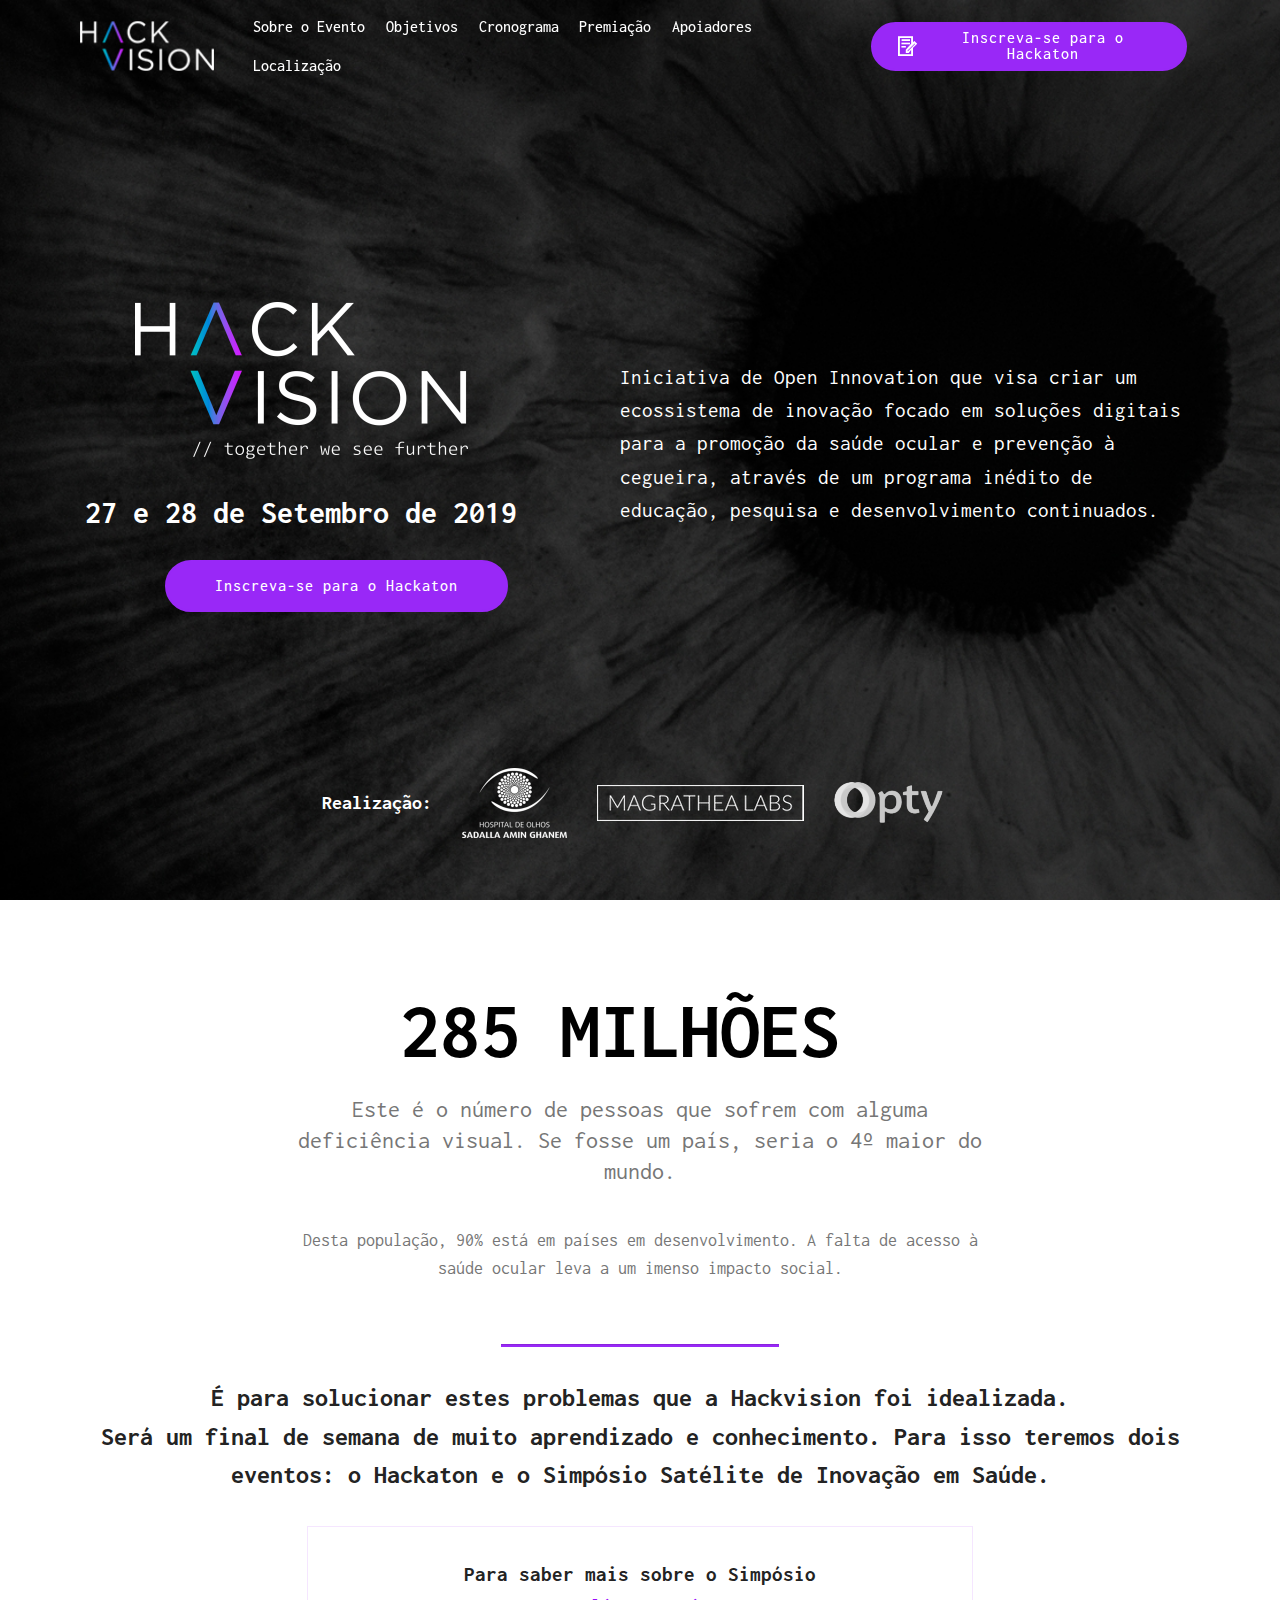
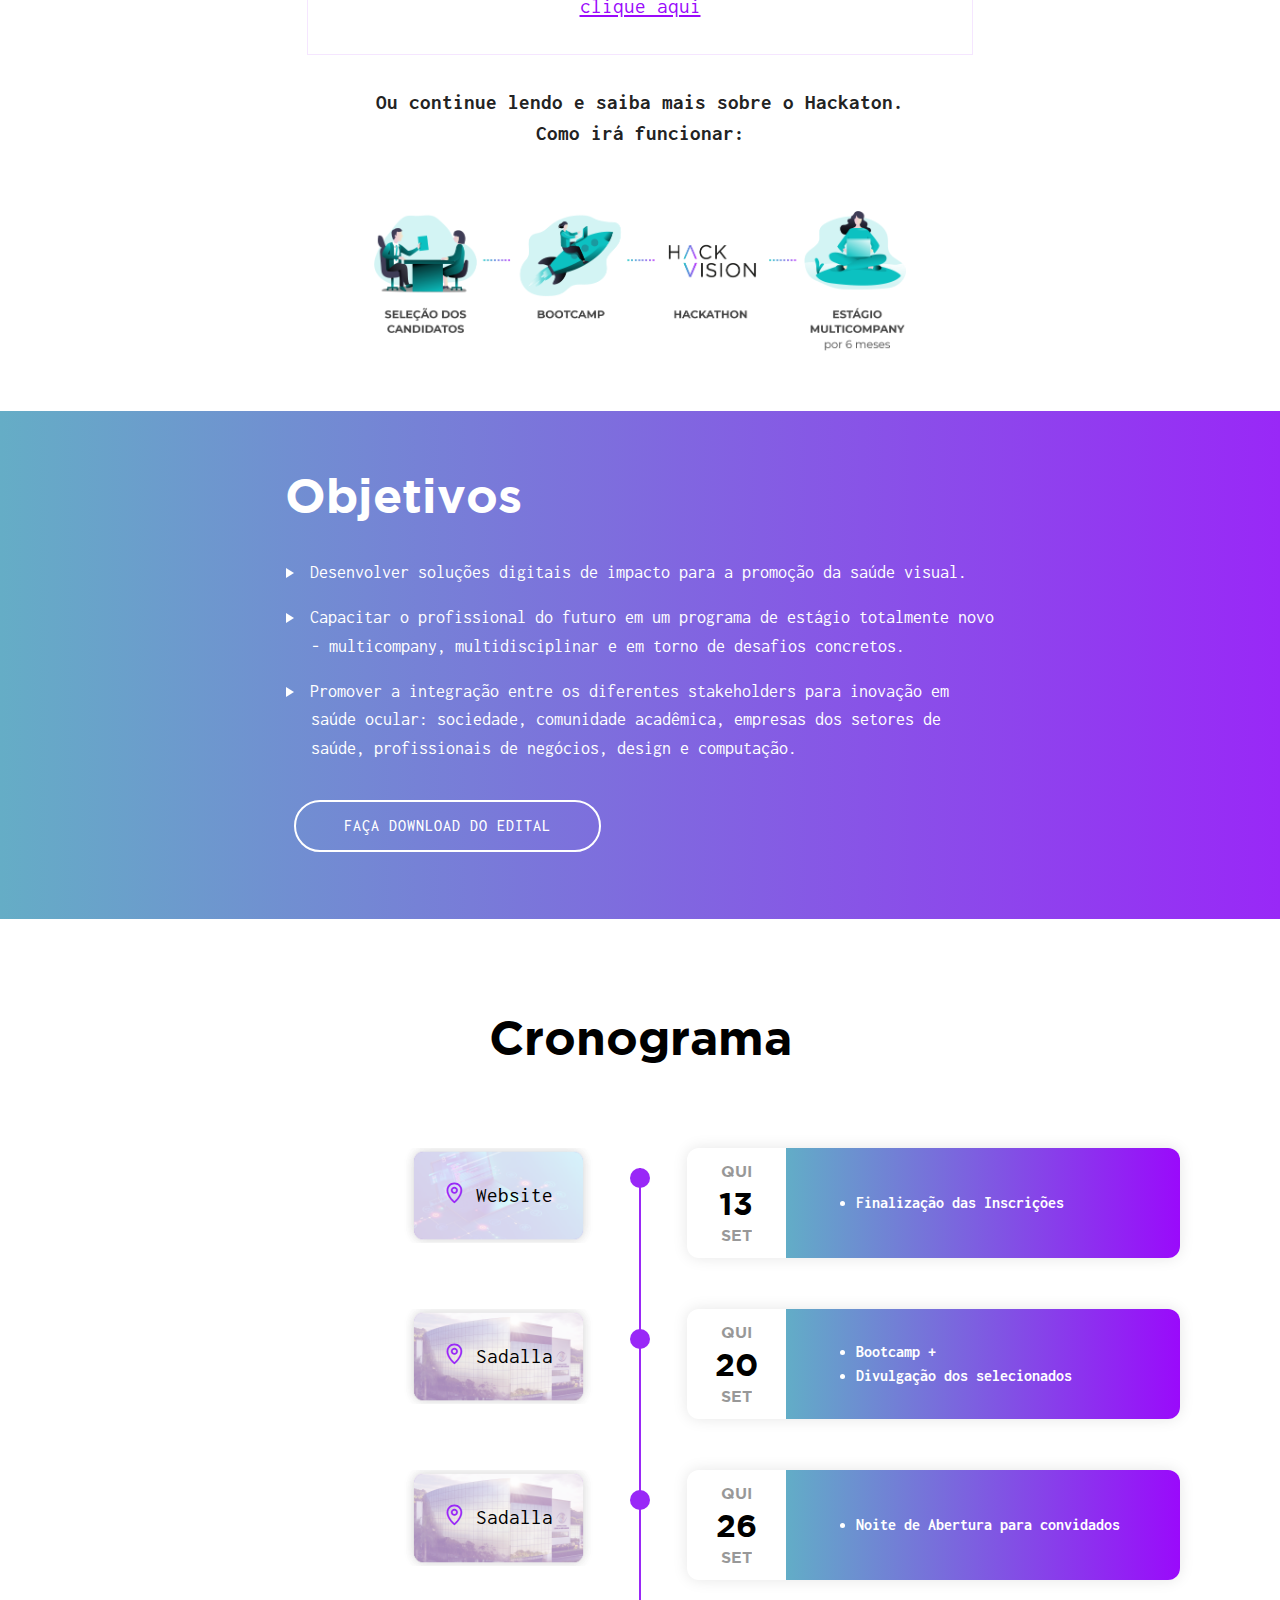
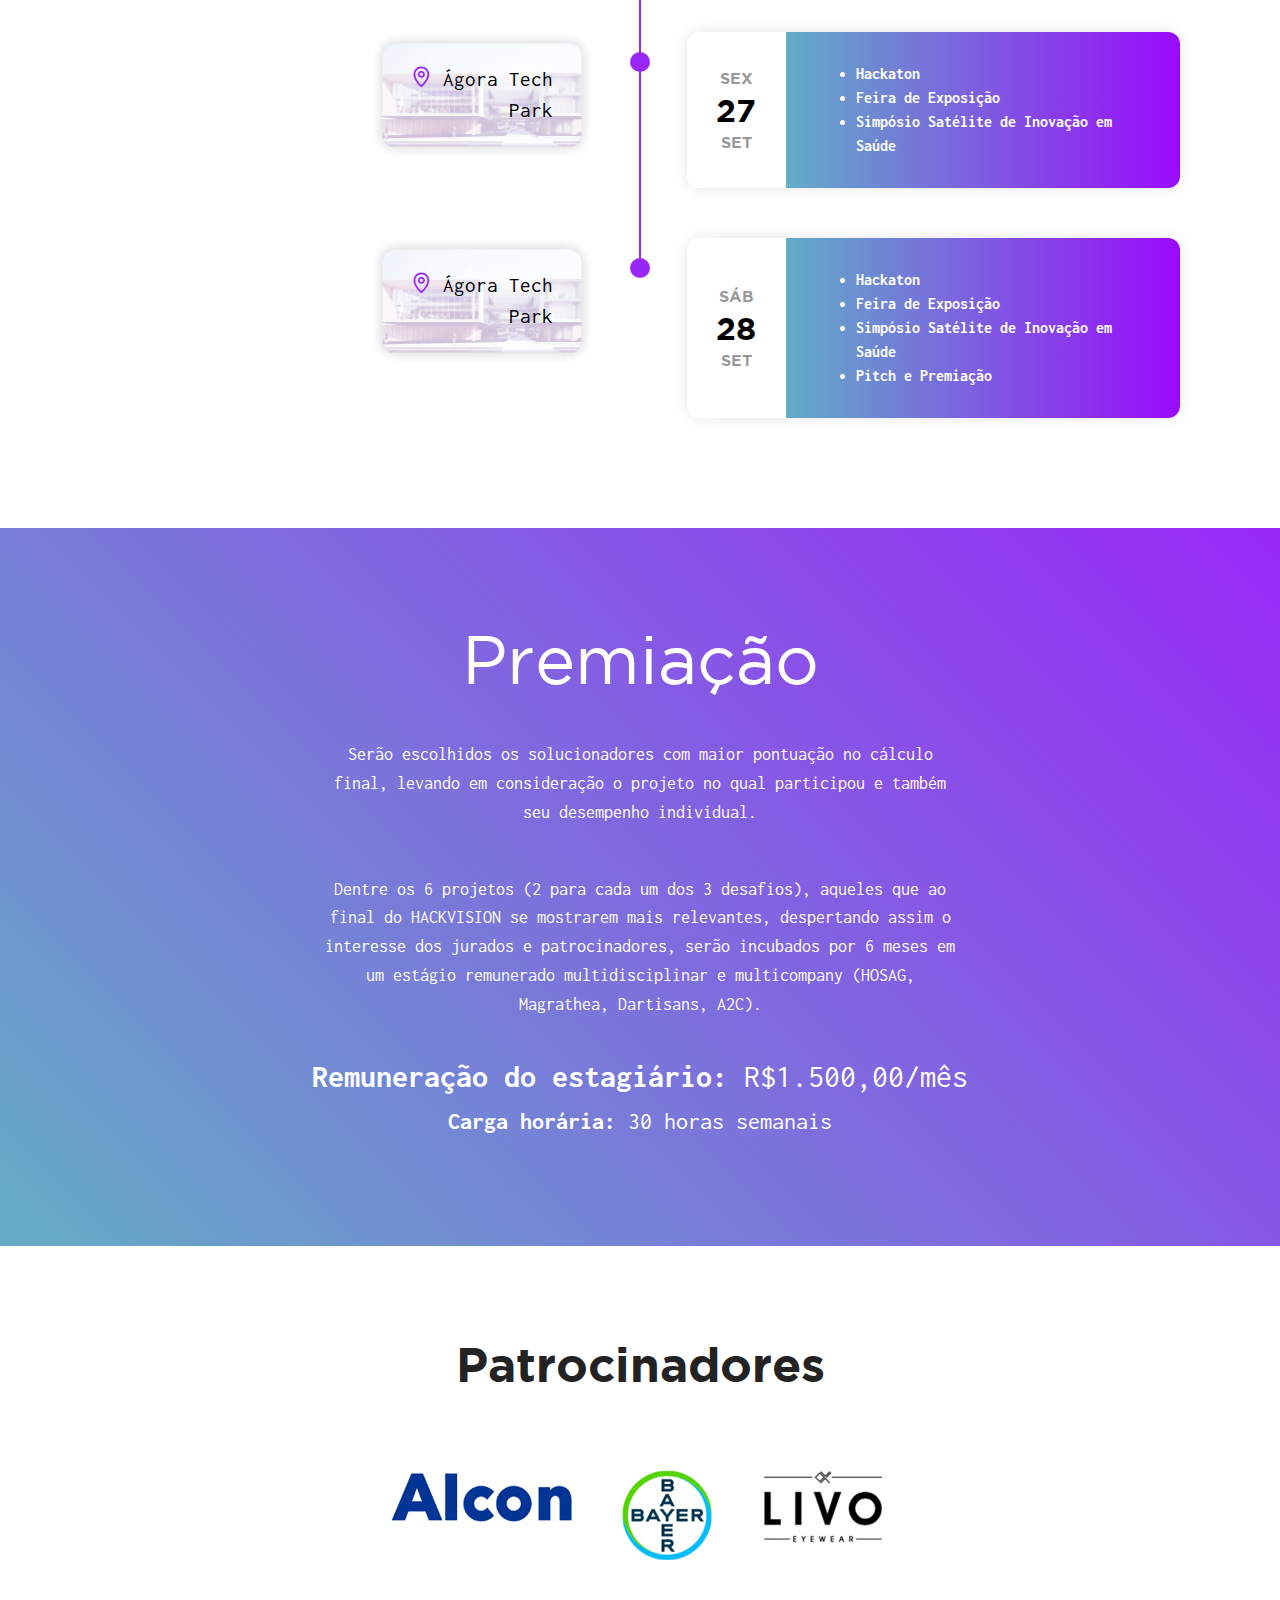
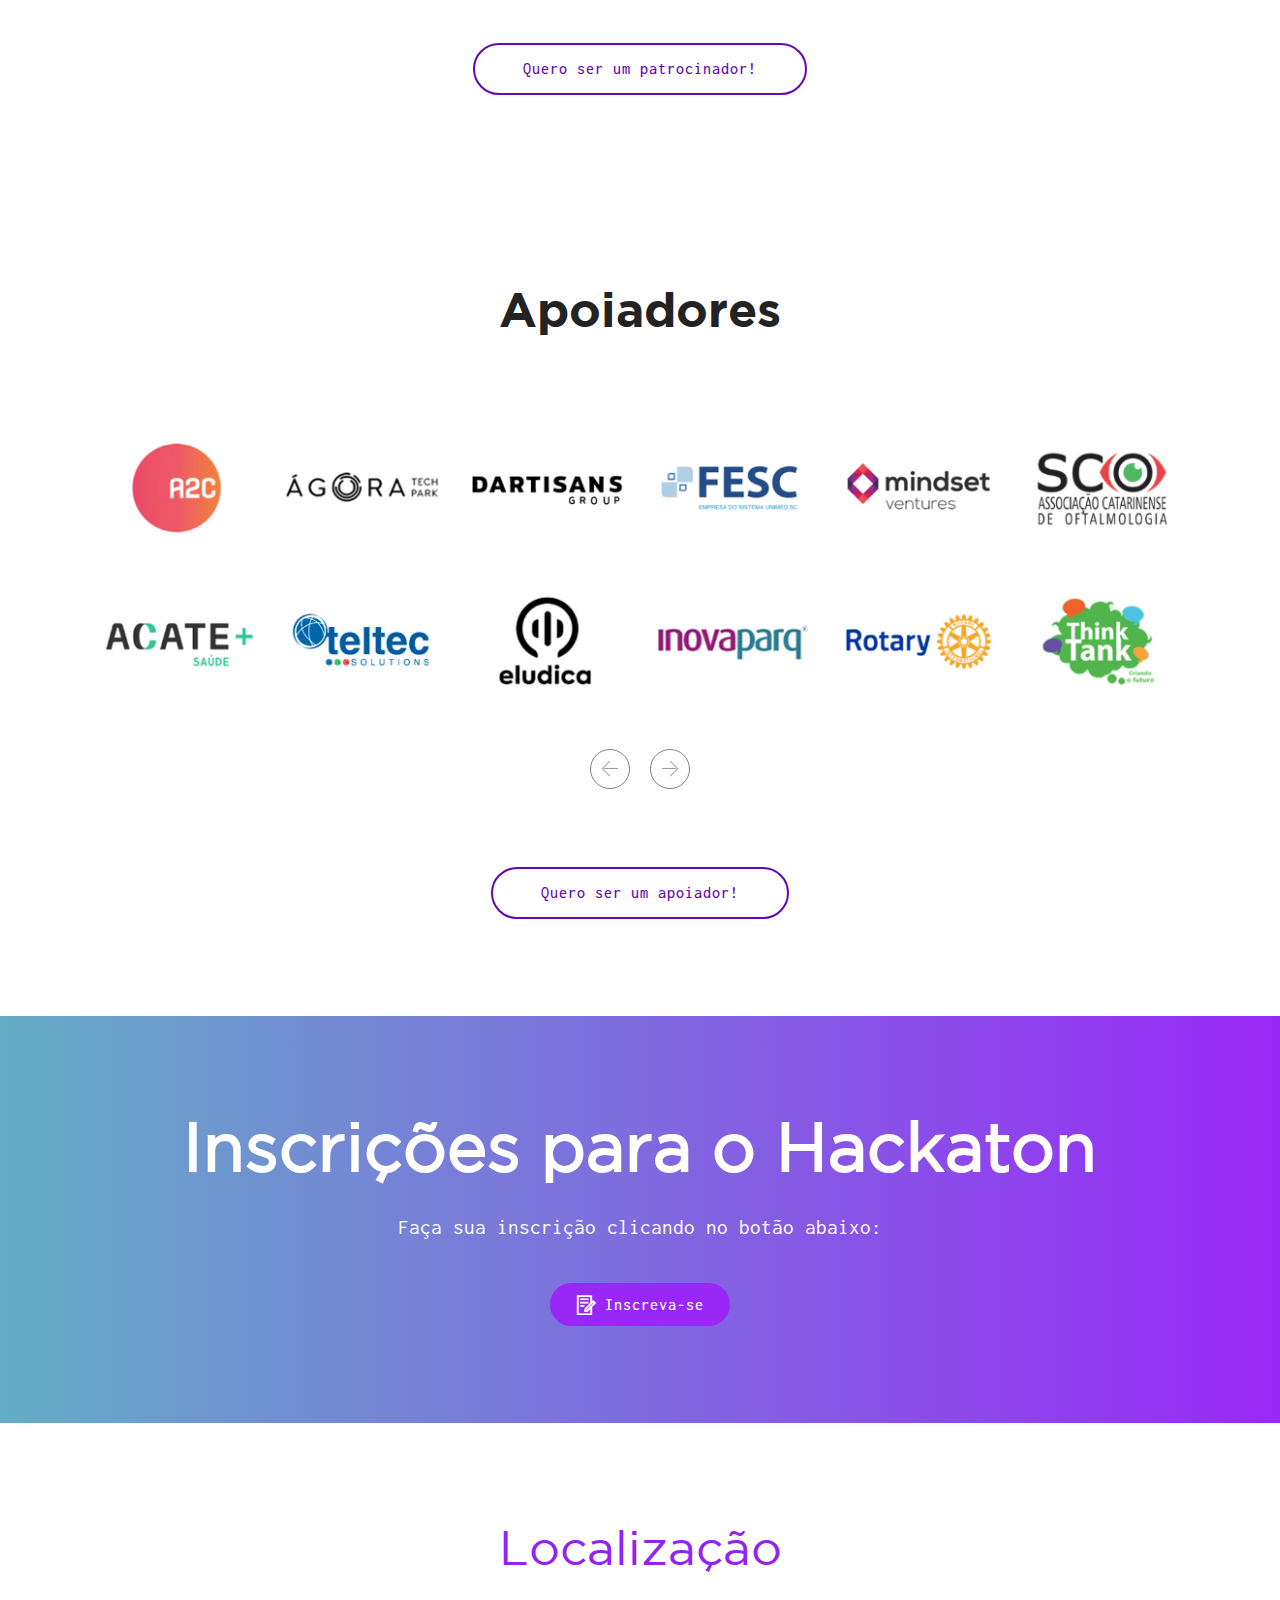
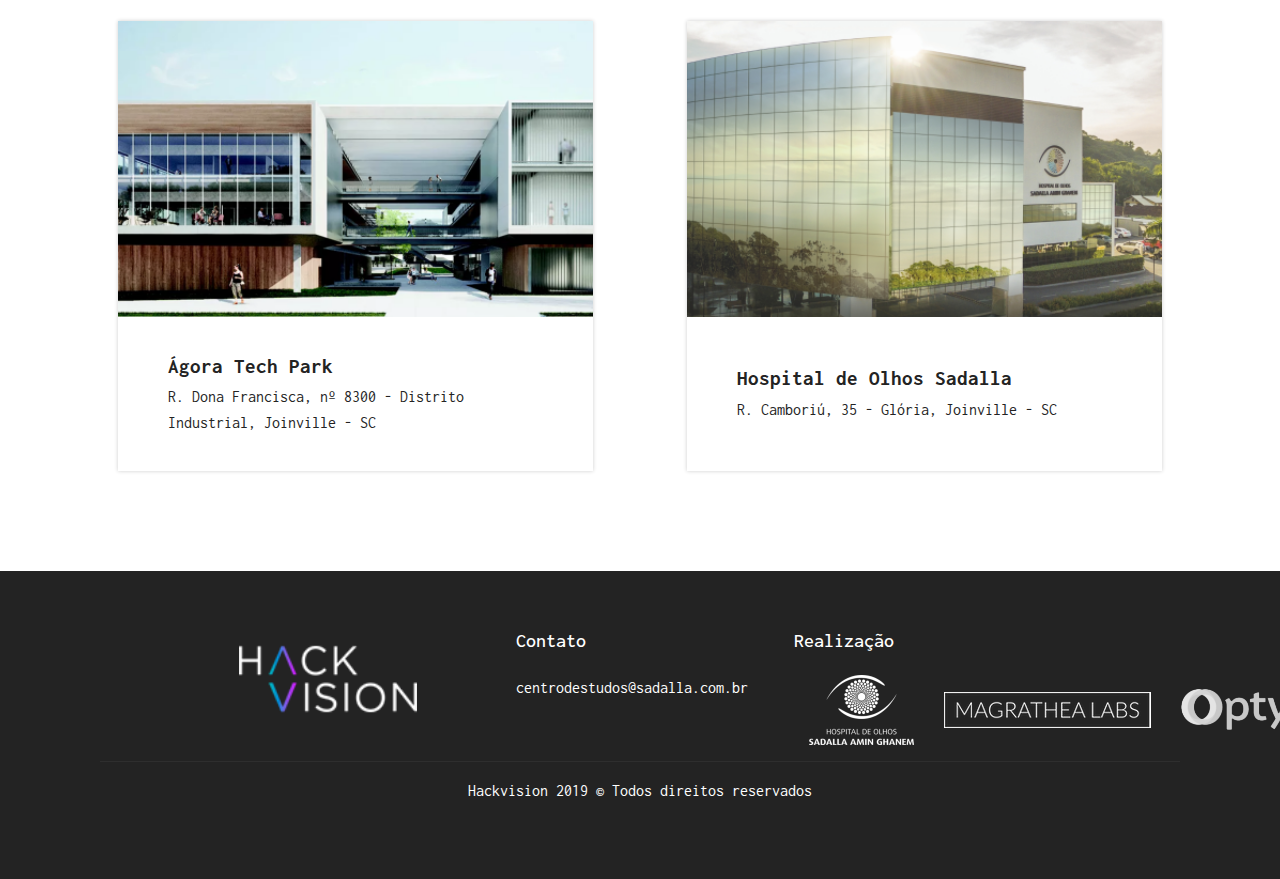
==== commit adbb16e7: "Update website" ====
--- a/index.html
+++ b/index.html
@@ -77,7 +77,7 @@
                 </li><li class="nav-item"><a class="nav-link link text-white display-4" href="index.html#timeline1-a">Cronograma</a></li><li class="nav-item"><a class="nav-link link text-white display-4" href="index.html#header11-m">Premiação</a></li><li class="nav-item"><a class="nav-link link text-white display-4" href="index.html#clients-c">Apoiadores</a></li><li class="nav-item"><a class="nav-link link text-white display-4" href="index.html#contacts4-f">Localização</a></li></ul>
             <div class="navbar-buttons mbr-section-btn"><a class="btn btn-sm btn-primary display-4" href="https://forms.gle/8AELavsdYgqViZ7Y6"><span class="mobi-mbri mobi-mbri-contact-form mbr-iconfont mbr-iconfont-btn" style="font-size: 20px;"></span>
 
-                    Inscreva-se</a></div>
+                    Inscreva-se para o Hackaton</a></div>
         </div>
     </nav>
 </section>
@@ -93,13 +93,13 @@
             <div class="mbr-white col-md-12 d-lg-flex flex-row align-items-md-center justify-content-md-between">
                 <div class="hack-event">
                     <img src="assets/images/logohack.png" alt="hackvision logo">
-                    <p class="event-date">26 a 28 de Setembro de 2019</p>
-                    <div class="mbr-section-btn text-right d-none d-lg-block"><a class="btn btn-md btn-secondary display-4" href="https://forms.gle/8AELavsdYgqViZ7Y6">Inscreva-se</a></div>
+                    <p class="event-date">27 e 28 de Setembro de 2019</p>
+                    <div class="mbr-section-btn text-right d-none d-lg-block"><a class="btn btn-md btn-secondary display-4" href="https://forms.gle/8AELavsdYgqViZ7Y6">Inscreva-se para o Hackaton</a></div>
                 </div>
                 <div class="text-center text-lg-left event-desc">
                     <p class="mbr-text pb-3 mbr-fonts-style display-5 mx-auto">Iniciativa de Open Innovation que visa criar um ecossistema de inovação focado em soluções digitais para a promoção da saúde ocular e prevenção à cegueira, através de um programa inédito de educação, pesquisa e desenvolvimento continuados.</p>
                 </div>
-                <div class="mbr-section-btn text-center d-block d-lg-none"><a class="btn btn-md btn-secondary display-4" href="https://forms.gle/8AELavsdYgqViZ7Y6">Inscreva-se</a></div>
+                <div class="mbr-section-btn text-center d-block d-lg-none"><a class="btn btn-md btn-secondary display-4" href="https://forms.gle/8AELavsdYgqViZ7Y6">Inscreva-se para o Hackaton</a></div>
             </div>
             <div class="col-md-12">
                 <div class="d-md-flex flex-row align-items-center justify-content-md-center realization-section">
@@ -147,7 +147,14 @@
     <div class="container">
         <div class="inner-container" style="width: 100%;">
             <hr class="line" style="width: 25%;">
-            <div class="section-text align-center mbr-fonts-style display-5">Ao longo dos seis meses do programa, os solucionadores terão uma jornada que começa com a <strong>seleção dos candidatos</strong>, passa por uma <strong>capacitação imersiva</strong> para compreensão dos desafios e oportunidades, aceleração em um <strong>hackathon</strong> durante um final de semana, ao final do qual os melhores projetos e solucionadores serão escolhidos para <strong>estágio multicompany</strong> remunerado ao longo de 6 meses.<br></div>
+            <div class="section-text align-center mbr-fonts-style second-section-display"><strong>É para solucionar estes problemas que a Hackvision foi idealizada. <br>
+                    Será um final de semana de muito aprendizado e conhecimento. Para isso teremos dois eventos: o Hackaton e o Simpósio Satélite de Inovação em Saúde.</strong></div>
+            </div>
+            <div class="section-text align-center mbr-fonts-style display-5 box-border"><strong>Para saber mais sobre o Simpósio<br>
+                    <a href="#" class="link-text">clique aqui</a></strong></div>
+            </div>
+            <div class="section-text align-center mbr-fonts-style display-5"><strong>Ou continue lendo e saiba mais sobre o Hackaton.<br>
+                    Como irá funcionar:</strong></div>
             </div>
         </div>
 </section>
@@ -215,8 +222,8 @@
 
 
 
-    <div class="mbr-overlay" style="opacity: 0.9; background-color: rgb(35, 35, 35);">
-    </div>
+    <!-- <div class="mbr-overlay" style="opacity: 0.9; background-color: rgb(35, 35, 35);">
+    </div> -->
 
     <div class="container align-center">
         <h2 class="mbr-section-title pb-3 mbr-fonts-style display-2">Cronograma<br><br></h2>
@@ -225,53 +232,135 @@
         <div class="container timelines-container" mbri-timelines="">
             <!--1-->
             <div class="row timeline-element  separline">
-                 <div class="timeline-date-panel col-xs-12 col-md-6  align-left">
+                <div class="timeline-date-panel col-xs-12 col-md-6  align-left">
                     <div class="time-line-date-content">
-                        <p class="mbr-timeline-date mbr-fonts-style display-5"><span class="mobi-mbri mobi-mbri-map-pin"></span>&nbsp;Auditório do Hospital de Olhos Sadalla Amin Ghanem</p>
-                    </div>
-                </div>
-           <span class="iconBackground"></span>
-            <div class="col-xs-12 col-md-6 align-right">
-                <div class="timeline-text-content">
-                    <h4 class="mbr-timeline-title pb-3 mbr-fonts-style display-5"><strong>26/09 - Abertura - 19:00</strong><strong><br></strong></h4>
-                    <p class="mbr-timeline-text mbr-fonts-style display-7">- Agradecimentos aos patrocinadores e apoiadores&nbsp;<br>- Keynote Speakers<br>- Apresentação dos desafios<br>- Apresentação das equipes<br>- Coquetel de abertura<br></p>
-                 </div>
-            </div>
+                        <p class="mbr-timeline-date mbr-fonts-style display-5 website"><span class="mobi-mbri mobi-mbri-map-pin"></span>&nbsp;Website</p>
+                    </div>
+                </div>
+                <span class="iconBackground"></span>
+                <div class="col-xs-12 col-md-6 align-right">
+                    <div class="timeline-text-content d-flex flex-row">
+                        <div class="text-center date-wrapper">
+                            <div>
+                                <h5 class="mbr-timeline-title mbr-fonts-style text-center day-name"><strong>QUI</strong><strong><br></strong></h4>
+                                <h4 class="mbr-timeline-title mbr-fonts-style text-center day-num"><strong>13</strong><strong><br></strong></h4>
+                                <h5 class="mbr-timeline-title mbr-fonts-style text-center month-name m-0"><strong>SET</strong><strong><br></strong></h4>
+                            </div>
+                        </div>
+                        <div class="day-event-wrapper d-flex align-items-center">
+                            <ul class="mbr-timeline-text mbr-fonts-style event-list">
+                                <li class="event-item">Finalização das Inscrições</li>
+                            </ul>
+                        </div>
+                    </div>
+                </div>
             </div>
             <!--2-->
             <div class="row timeline-element  separline">
                 <div class="timeline-date-panel col-xs-12 col-md-6 align-right">
                     <div class="time-line-date-content">
-                        <p class="mbr-timeline-date mbr-fonts-style display-5"><span class="mobi-mbri mobi-mbri-map-pin"></span>&nbsp;Ágora Tech Park</p>
+                        <p class="mbr-timeline-date mbr-fonts-style display-5 sadalla"><span class="mobi-mbri mobi-mbri-map-pin"></span>&nbsp;Sadalla</p>
                     </div>
                 </div>
                 <span class="iconBackground"></span>
-                <div class="col-xs-12 col-md-6 align-left ">
-                    <div class="timeline-text-content">
-                        <h4 class="mbr-timeline-title pb-3 mbr-fonts-style display-5"><strong>27/09 - 8:00 - 22:00</strong></h4>
-                        <p class="mbr-timeline-text mbr-fonts-style display-7">- Desenvolvimento dos projetos<br>- Feira de Exposição<br>- Simpósio Satélite de Inovação em Saúde (Auditório Ágora)</p>
+                <div class="col-xs-12 col-md-6 align-right">
+                    <div class="timeline-text-content d-flex flex-row">
+                        <div class="text-center date-wrapper">
+                            <div>
+                                <h5 class="mbr-timeline-title mbr-fonts-style text-center day-name"><strong>QUI</strong><strong><br></strong></h4>
+                                <h4 class="mbr-timeline-title mbr-fonts-style text-center day-num"><strong>20</strong><strong><br></strong></h4>
+                                <h5 class="mbr-timeline-title mbr-fonts-style text-center month-name m-0"><strong>SET</strong><strong><br></strong></h4>
+                            </div>
+                        </div>
+                        <div class="day-event-wrapper d-flex align-items-center">
+                            <ul class="mbr-timeline-text mbr-fonts-style event-list">
+                                <li class="event-item">Bootcamp +</li>
+                                <li class="event-item">Divulgação dos selecionados</li>
+                            </ul>
+                        </div>
                     </div>
                 </div>
             </div>
             <!--3-->
+            <div class="row timeline-element separline">
+                <div class="timeline-date-panel col-xs-12 col-md-6  align-right">
+                    <div class="time-line-date-content">
+                        <p class="mbr-timeline-date mbr-fonts-style display-5 sadalla"><span class="mobi-mbri mobi-mbri-map-pin"></span>&nbsp;Sadalla</p>
+                    </div>
+                </div>
+                <span class="iconBackground"></span>
+                <div class="col-xs-12 col-md-6 align-right">
+                    <div class="timeline-text-content d-flex flex-row">
+                        <div class="text-center date-wrapper">
+                            <div>
+                                <h5 class="mbr-timeline-title mbr-fonts-style text-center day-name"><strong>QUI</strong><strong><br></strong></h4>
+                                <h4 class="mbr-timeline-title mbr-fonts-style text-center day-num"><strong>26</strong><strong><br></strong></h4>
+                                <h5 class="mbr-timeline-title mbr-fonts-style text-center month-name m-0"><strong>SET</strong><strong><br></strong></h4>
+                            </div>
+                        </div>
+                        <div class="day-event-wrapper d-flex align-items-center">
+                            <ul class="mbr-timeline-text mbr-fonts-style event-list">
+                                <li class="event-item">Noite de Abertura para convidados</li>
+                            </ul>
+                        </div>
+                    </div>
+                </div>
+            </div>
+            <!--4-->
+            <div class="row timeline-element separline">
+                <div class="timeline-date-panel col-xs-12 col-md-6  align-right">
+                    <div class="time-line-date-content">
+                        <p class="mbr-timeline-date mbr-fonts-style display-5 tech-park"><span class="mobi-mbri mobi-mbri-map-pin"></span>&nbsp;Ágora Tech<br>Park</p>
+                    </div>
+                </div>
+                <span class="iconBackground"></span>
+                <div class="col-xs-12 col-md-6 align-right">
+                    <div class="timeline-text-content d-flex flex-row">
+                        <div class="text-center date-wrapper">
+                            <div>
+                                <h5 class="mbr-timeline-title mbr-fonts-style text-center day-name"><strong>SEX</strong><strong><br></strong></h4>
+                                <h4 class="mbr-timeline-title mbr-fonts-style text-center day-num"><strong>27</strong><strong><br></strong></h4>
+                                <h5 class="mbr-timeline-title mbr-fonts-style text-center month-name m-0"><strong>SET</strong><strong><br></strong></h4>
+                            </div>
+                        </div>
+                        <div class="day-event-wrapper d-flex align-items-center">
+                            <ul class="mbr-timeline-text mbr-fonts-style event-list">
+                                <li class="event-item">Hackaton</li>
+                                <li class="event-item">Feira de Exposição</li>
+                                <li class="event-item">Simpósio Satélite de Inovação em Saúde <!--| <a class="link-text-crono" href="#">Saiba Mais</a>--></li>
+                            </ul>
+                        </div>
+                    </div>
+                </div>
+            </div>
+            <!--5-->
             <div class="row timeline-element ">
                 <div class="timeline-date-panel col-xs-12 col-md-6  align-right">
                     <div class="time-line-date-content">
-                        <p class="mbr-timeline-date mbr-fonts-style display-5"><span class="mobi-mbri mobi-mbri-map-pin"></span>&nbsp;Ágora Tech Park</p>
+                        <p class="mbr-timeline-date mbr-fonts-style display-5 tech-park"><span class="mobi-mbri mobi-mbri-map-pin"></span>&nbsp;Ágora Tech<br>Park</p>
                     </div>
                 </div>
                 <span class="iconBackground"></span>
                 <div class="col-xs-12 col-md-6 align-right">
-                    <div class="timeline-text-content">
-                        <h4 class="mbr-timeline-title pb-3 mbr-fonts-style display-5"><strong>28/09 - 8:00 - 22:00</strong></h4>
-                        <p class="mbr-timeline-text mbr-fonts-style display-7">- Desenvolvimento dos projetos <br>- Feira de Exposição<br>- Simpósio Satélite de Inovação em Saúde (Auditório Ágora)<br>- Treinamento do Pitches<br>- Apresentação dos projetos<br>- Divulgação dos premiados<br>- Encerramento<br></p><p>&nbsp;</p><p>&nbsp;</p>
-                    </div>
-                </div>
-            </div>
-            <!--4-->
-
-            <!--5-->
-
+                    <div class="timeline-text-content d-flex flex-row">
+                        <div class="text-center date-wrapper">
+                            <div>
+                                <h5 class="mbr-timeline-title mbr-fonts-style text-center day-name"><strong>SÁB</strong><strong><br></strong></h4>
+                                <h4 class="mbr-timeline-title mbr-fonts-style text-center day-num"><strong>28</strong><strong><br></strong></h4>
+                                <h5 class="mbr-timeline-title mbr-fonts-style text-center month-name m-0"><strong>SET</strong><strong><br></strong></h4>
+                            </div>
+                        </div>
+                        <div class="day-event-wrapper d-flex align-items-center">
+                            <ul class="mbr-timeline-text mbr-fonts-style event-list">
+                                <li class="event-item">Hackaton</li>
+                                <li class="event-item">Feira de Exposição</li>
+                                <li class="event-item">Simpósio Satélite de Inovação em Saúde <!--| <a class="link-text-crono" href="#">Saiba Mais</a>--></li>
+                                <li class="event-item">Pitch e Premiação</li>
+                            </ul>
+                        </div>
+                    </div>
+                </div>
+            </div>
             <!--6-->
 
             <!--7-->
@@ -303,15 +392,64 @@
             <h1 class="mbr-section-title py-3 mbr-fonts-style display-1">Premiação</h1>
             <p class="mbr-text py-3 mbr-fonts-style display-5 reward-desc">Serão escolhidos os solucionadores com maior pontuação no cálculo final, levando em consideração o projeto no qual participou e também seu desempenho individual.</p>
             <p class="mbr-text py-3 mbr-fonts-style display-5 reward-desc">Dentre os 6 projetos (2 para cada um dos 3 desafios), aqueles que ao final do HACKVISION se mostrarem mais relevantes, despertando assim o interesse dos jurados e patrocinadores, serão incubados por 6 meses em um estágio remunerado multidisciplinar e multicompany (HOSAG, Magrathea, Dartisans, A2C).</p>
-            <p class="mbr-text py-3 mbr-fonts-style reward"><strong>Remuneração do estagiário:</strong> R$1.600,00/mês<br><strong>Carga horária: </strong>30 horas semanais<br></p>
-        </div>
-    </div>
-
-
+            <p class="mbr-text mbr-fonts-style reward highlight-text"><strong>Remuneração do estagiário:</strong> R$1.500,00/mês</p>
+            <p class="mbr-text mbr-fonts-style reward"><strong>Carga horária: </strong>30 horas semanais</p>
+        </div>
+    </div>
+
+
+</section>
+
+<section class="clients cid-ruYwyGfJJz" data-interval="false">
+
+
+
+        <div class="container mb-5">
+            <div class="media-container-row">
+                <div class="col-12 align-center">
+                    <h2 class="mbr-section-title pb-3 mbr-fonts-style display-2">Patrocinadores</h2>
+                </div>
+            </div>
+        </div>
+
+    <div class="container">
+        <div class="row justify-content-center">
+            <div class="media-container-row">
+                <div class="col-md-12">
+                    <div class="wrap-img ">
+                        <img src="assets/images/alcon.jpg" class="img-responsive clients-img" alt="" title="">
+                    </div>
+                </div>
+            </div>
+            <div class="media-container-row">
+                <div class="col-md-12">
+                    <div class="wrap-img ">
+                        <img src="assets/images/bayer.jpg" class="img-responsive clients-img" alt="" title="">
+                    </div>
+                </div>
+            </div>
+            <div class="media-container-row">
+                <div class="col-md-12">
+                    <div class="wrap-img ">
+                        <img src="assets/images/livo.jpg" class="img-responsive clients-img" alt="" title="">
+                    </div>
+                </div>
+            </div>
+        </div>
+    </div>
+    <br>
+    <br>
+    <br>
+    <div class="container">
+        <div class="media-container-row title">
+            <div class="col-12 col-md-8">
+                <div class="mbr-section-btn align-center"><a class="btn btn-primary-outline display-4" href="https://docs.google.com/forms/d/e/1FAIpQLSe3p8iXRyWGx7emW2TfG4M7V0pt_ApDT2Td4sC_LsP3KjxN3A/viewform?usp=sf_link" download="Edital_Hackvision">Quero ser um patrocinador!</a></div>
+            </div>
+        </div>
+    </div>
 </section>
 
 <section class="clients cid-ruYwyGfJJz" data-interval="false" id="clients-c">
-
 
 
         <div class="container mb-5">
@@ -434,6 +572,16 @@
             </div>
         </div>
     </div>
+    <br>
+    <br>
+    <br>
+    <div class="container">
+        <div class="media-container-row title">
+            <div class="col-12 col-md-8">
+                <div class="mbr-section-btn align-center"><a class="btn btn-primary-outline display-4" href="https://docs.google.com/forms/d/e/1FAIpQLSc5XxVr16GjbaQhcaQmhrU8x_KFIkpqpEaHKw8DfNj4I5jafQ/viewform?usp=sf_link" download="Edital_Hackvision">Quero ser um apoiador!</a></div>
+            </div>
+        </div>
+    </div>
 </section>
 
 <section class="header1 cid-rvDjPxVhnz" id="header16-p">
@@ -446,7 +594,7 @@
         <div class="row justify-content-md-center">
             <div class="col-md-10 align-center">
                 <h1 class="mbr-section-title mbr-bold pb-3 mbr-fonts-style display-1">
-                    Inscrições</h1>
+                    Inscrições para o Hackaton</h1>
 
                 <p class="mbr-text pb-3 mbr-fonts-style display-5">
                     Faça sua inscrição clicando no botão abaixo:</p>
--- a/assets/web/assets/mobirise-icons2/mobirise2.css
+++ b/assets/web/assets/mobirise-icons2/mobirise2.css
@@ -254,6 +254,7 @@
 }
 .mobi-mbri-map-pin:before {
   content: "\e94c";
+  color: #9928f7;
 }
 .mobi-mbri-menu:before {
   content: "\e94d";
--- a/assets/theme/css/style.css
+++ b/assets/theme/css/style.css
@@ -524,6 +524,10 @@
 	left: -2400px;
 }
 
+
+
+
+
 /* Custom classes */
 
 .event-date {
@@ -634,4 +638,74 @@
   .locale-title{
     margin-bottom: 20px;
   }
+}
+
+.second-section-display{
+  font-family: 'Inconsolata', monospace;
+  font-size: 1.6rem;
+}
+
+.link-text{
+  color: #9a0afb;
+  text-decoration: underline;
+}
+
+.link-text-crono{
+  color: #d79ffc;
+  text-decoration: underline;
+}
+
+.box-border{
+  border: 1px solid rgba(154, 10, 251, 0.1);
+  padding: 20px 40px;
+  width: 60%;
+  margin: 0 auto;
+}
+
+.date-wrapper{
+  padding: 15px;
+  width: 20%;
+  display: flex;
+  align-items: center;
+  justify-content: center;
+}
+.day-name{
+  opacity: 0.4;
+  color: #000000;
+  font-family: "Gotham-Bold";
+  font-size: 16px;
+  font-weight: 700;
+  text-transform: uppercase;
+}
+.day-num{
+  color: #000000;
+  font-family: "Gotham-Bold";
+  font-size: 32px;
+  font-weight: 700;
+}
+.month-name{
+  opacity: 0.4;
+  color: #000000;
+  font-family: "Gotham-Bold";
+  font-size: 16px;
+  font-weight: 700;
+  text-transform: uppercase;
+}
+.day-event-wrapper{
+  padding: 30px;
+  width: 80%;
+  background-image: linear-gradient(to right, #62adc7 0%, #9a0afb 100%);
+}
+.event-item{
+  color: #ffffff;
+  font-family: 'Inconsolata', monospace;
+  font-size: 16px;
+  font-weight: 700;
+}
+.event-list{
+  margin-bottom: 0;
+}
+.highlight-text{
+  font-size: 32px;
+  margin-bottom: 0;
 }--- a/assets/mobirise/css/mbr-additional.css
+++ b/assets/mobirise/css/mbr-additional.css
@@ -45,7 +45,7 @@
   font-size: 2.08rem;
 }
 .display-7 {
-  font-family: 'Inconsolata', monospace;;
+  font-family: 'Inconsolata', monospace;
   font-size: 1rem;
 }
 .display-7 > .mbr-iconfont {
@@ -1839,7 +1839,7 @@
 }
 .cid-rv01crIyHs {
   background: #ffffff;
-  padding-top: 40px;
+  padding-top: 0;
   padding-bottom: 60px;
 }
 .cid-rv01crIyHs .image-block {
@@ -1914,7 +1914,8 @@
 .cid-ruYveSgKU2 {
   padding-top: 90px;
   padding-bottom: 60px;
-  background-image: url("../../../assets/images/bgcrono-1950x1301.jpg");
+  /* background-image: url("../../../assets/images/bgcrono-1950x1301.jpg"); */
+  background-color: #ffffff;
 }
 .cid-ruYveSgKU2 .mbr-section-subtitle {
   color: #767676;
@@ -1922,9 +1923,12 @@
   font-weight: 300;
 }
 .cid-ruYveSgKU2 .timeline-text-content {
-  padding: 2rem 2.5rem;
-  background: #9928f7;
+  /* padding: 2rem 2.5rem; */
+  background: #ffffff;
+  border-radius: 12px;
   margin-left: 2rem;
+  overflow: hidden;
+  box-shadow: 0 0 15px rgba(0, 0, 0, 0.1);
 }
 .cid-ruYveSgKU2 .timeline-text-content p {
   margin-bottom: 0;
@@ -1934,8 +1938,20 @@
 }
 .cid-ruYveSgKU2 .time-line-date-content p {
   padding: 2rem 2.5rem;
-  background: #9928f7;
+  /* background: #9928f7; */
+  background-repeat: no-repeat;
+  background-size: cover;
+  background-position: center;
   float: right;
+}
+.cid-ruYveSgKU2 .time-line-date-content .website {
+  background-image: url("../../../assets/images/website-bg.png");
+}
+.cid-ruYveSgKU2 .time-line-date-content .sadalla {
+  background-image: url("../../../assets/images/sadalla-bg.png");
+}
+.cid-ruYveSgKU2 .time-line-date-content .tech-park {
+  background-image: url("../../../assets/images/tech-park-bg.png");
 }
 .cid-ruYveSgKU2 .timeline-element {
   margin-bottom: 50px;
@@ -2030,13 +2046,13 @@
 }
 .cid-ruYveSgKU2 .mbr-timeline-title {
   text-align: left;
-  color: #ffffff;
+  color: #000000;
 }
 .cid-ruYveSgKU2 .mbr-section-title {
-  color: #ffffff;
+  color: #000000;
 }
 .cid-ruYveSgKU2 .mbr-timeline-date {
-  color: #ffffff;
+  color: #000000;
 }
 .cid-rv0cvzjJTj {
   padding-top: 75px;
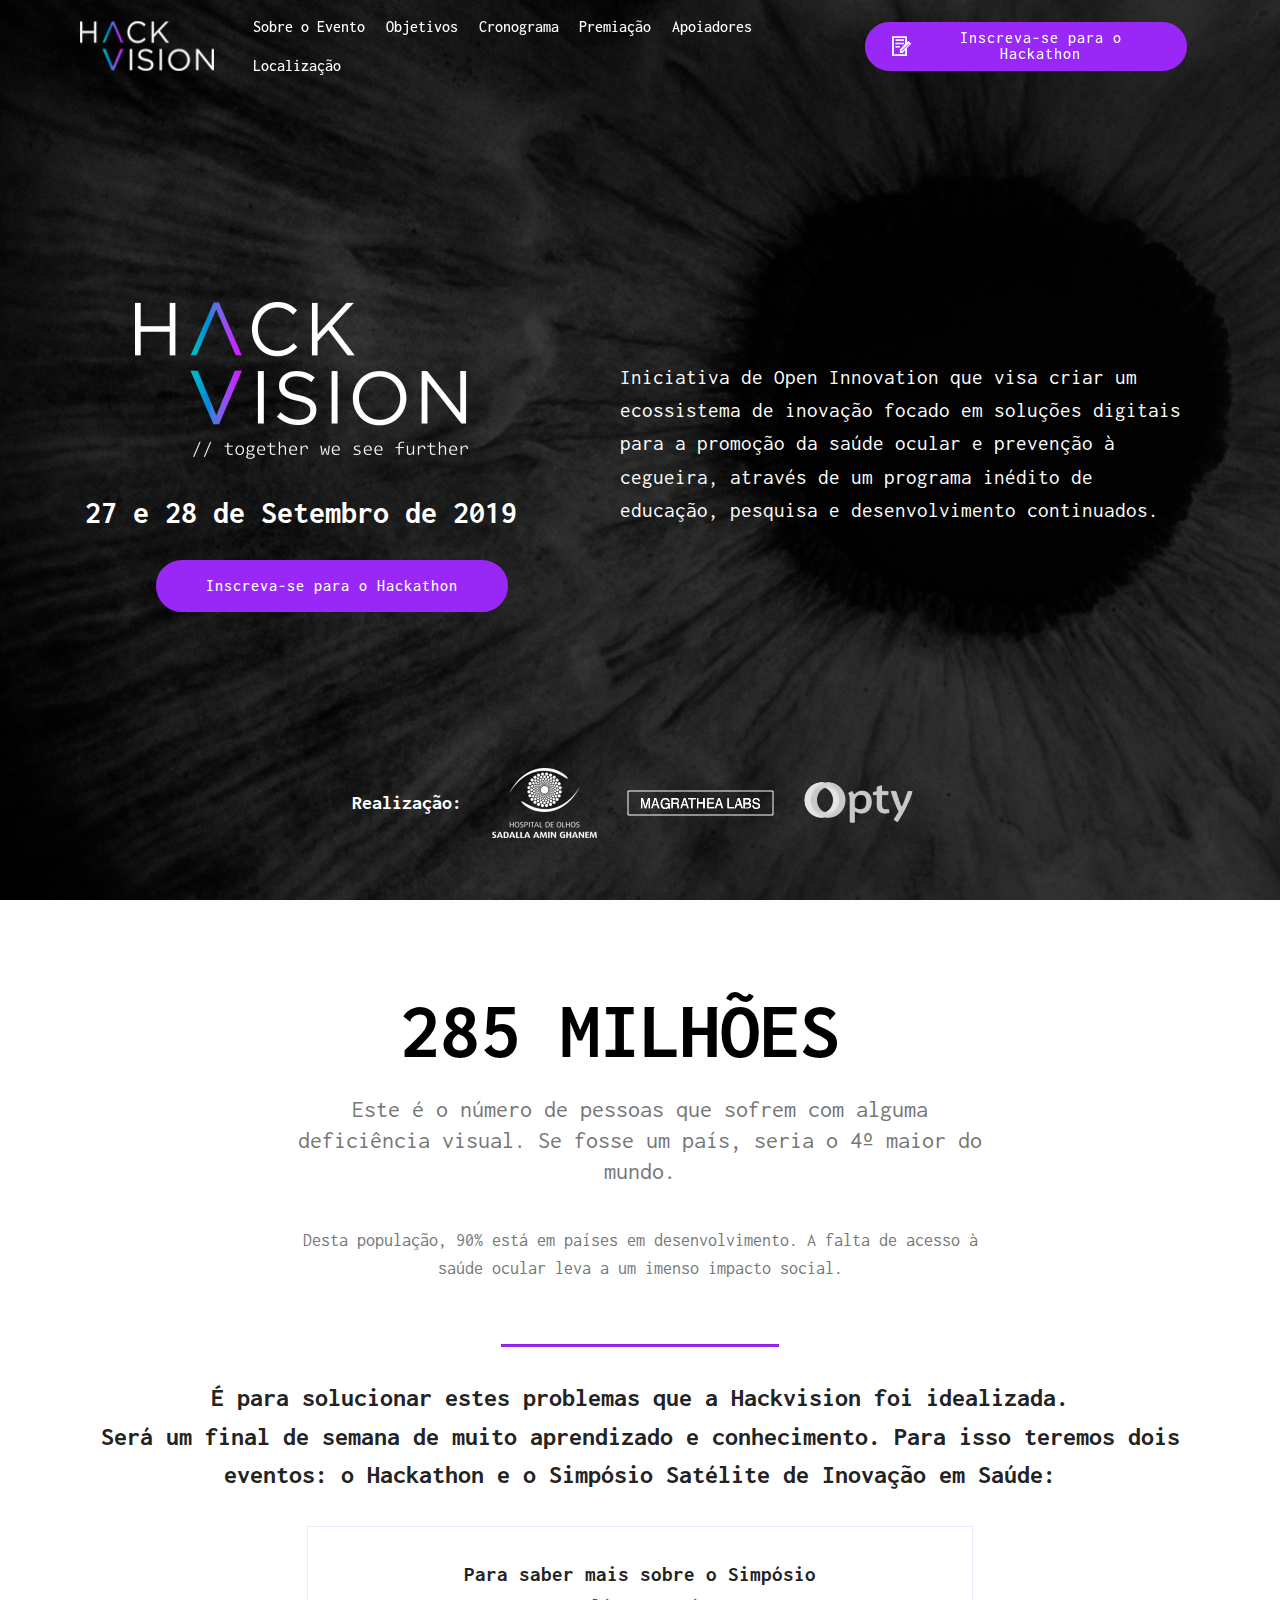
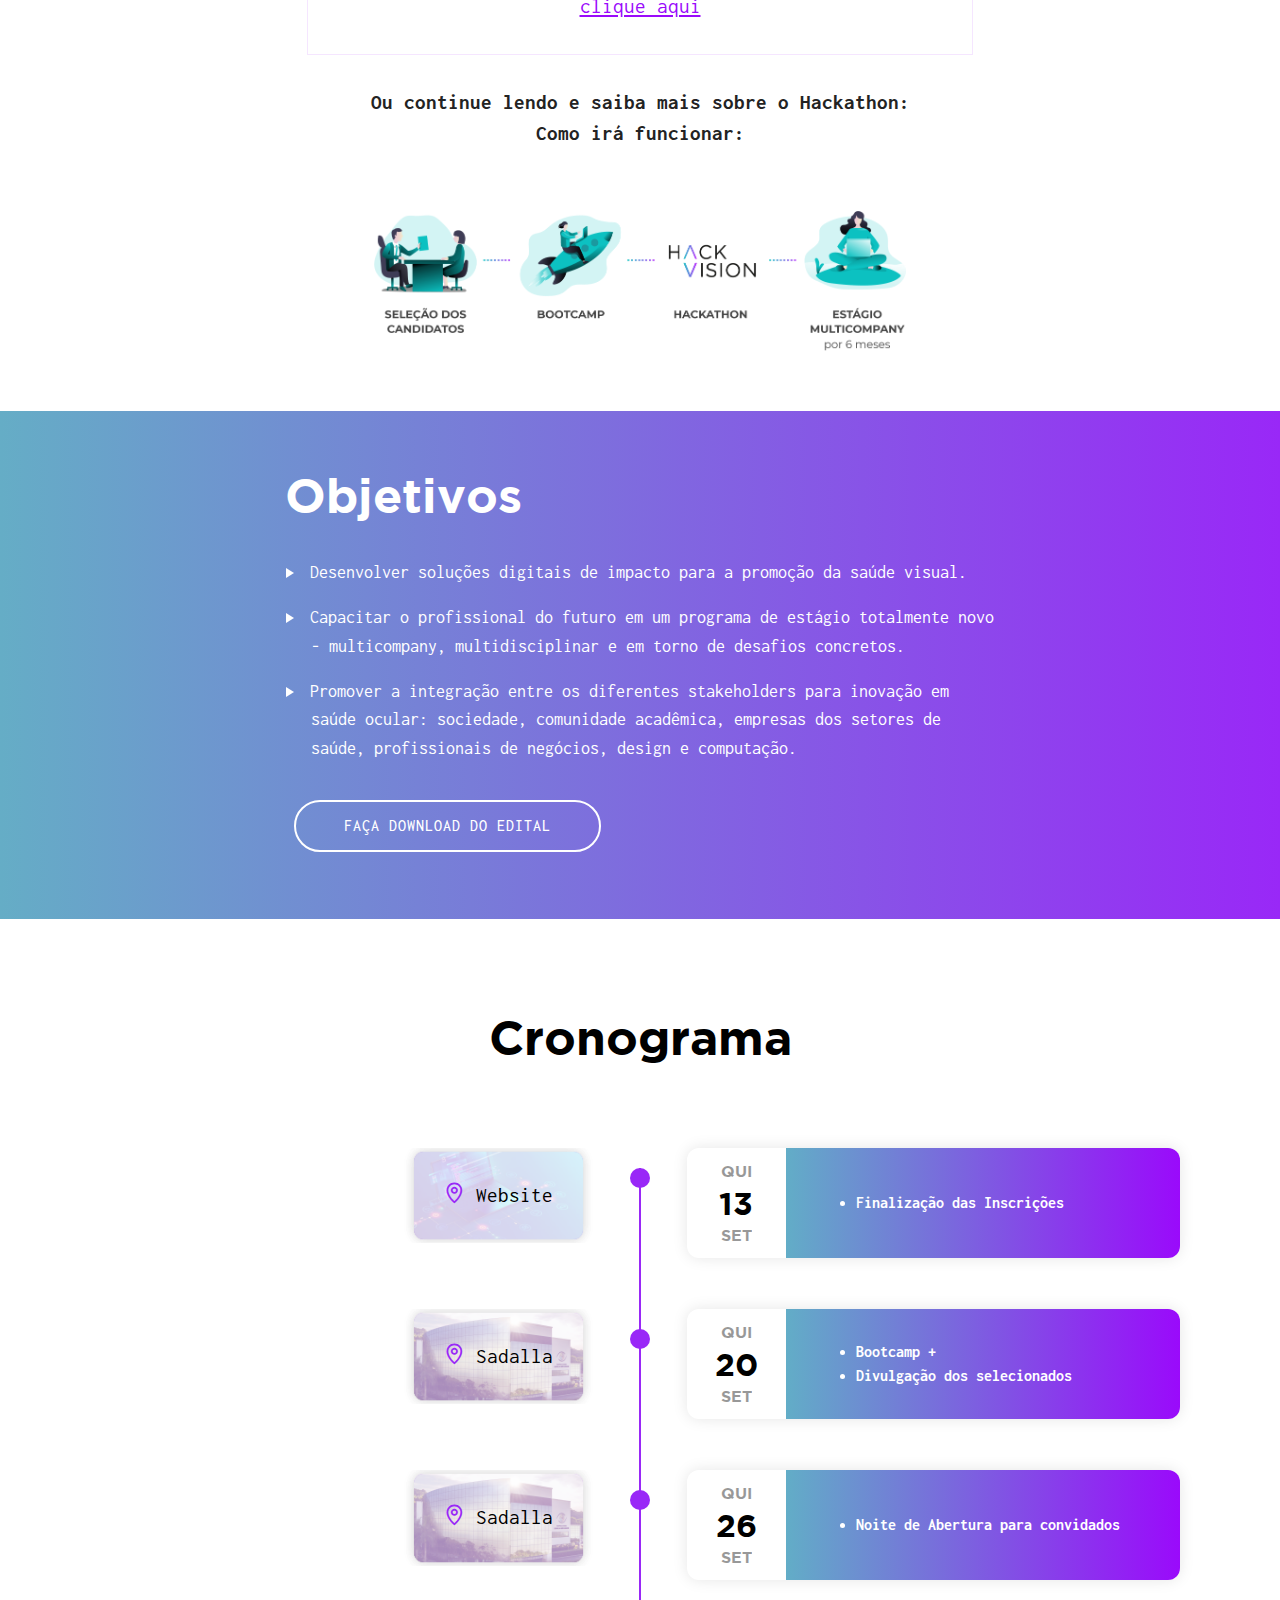
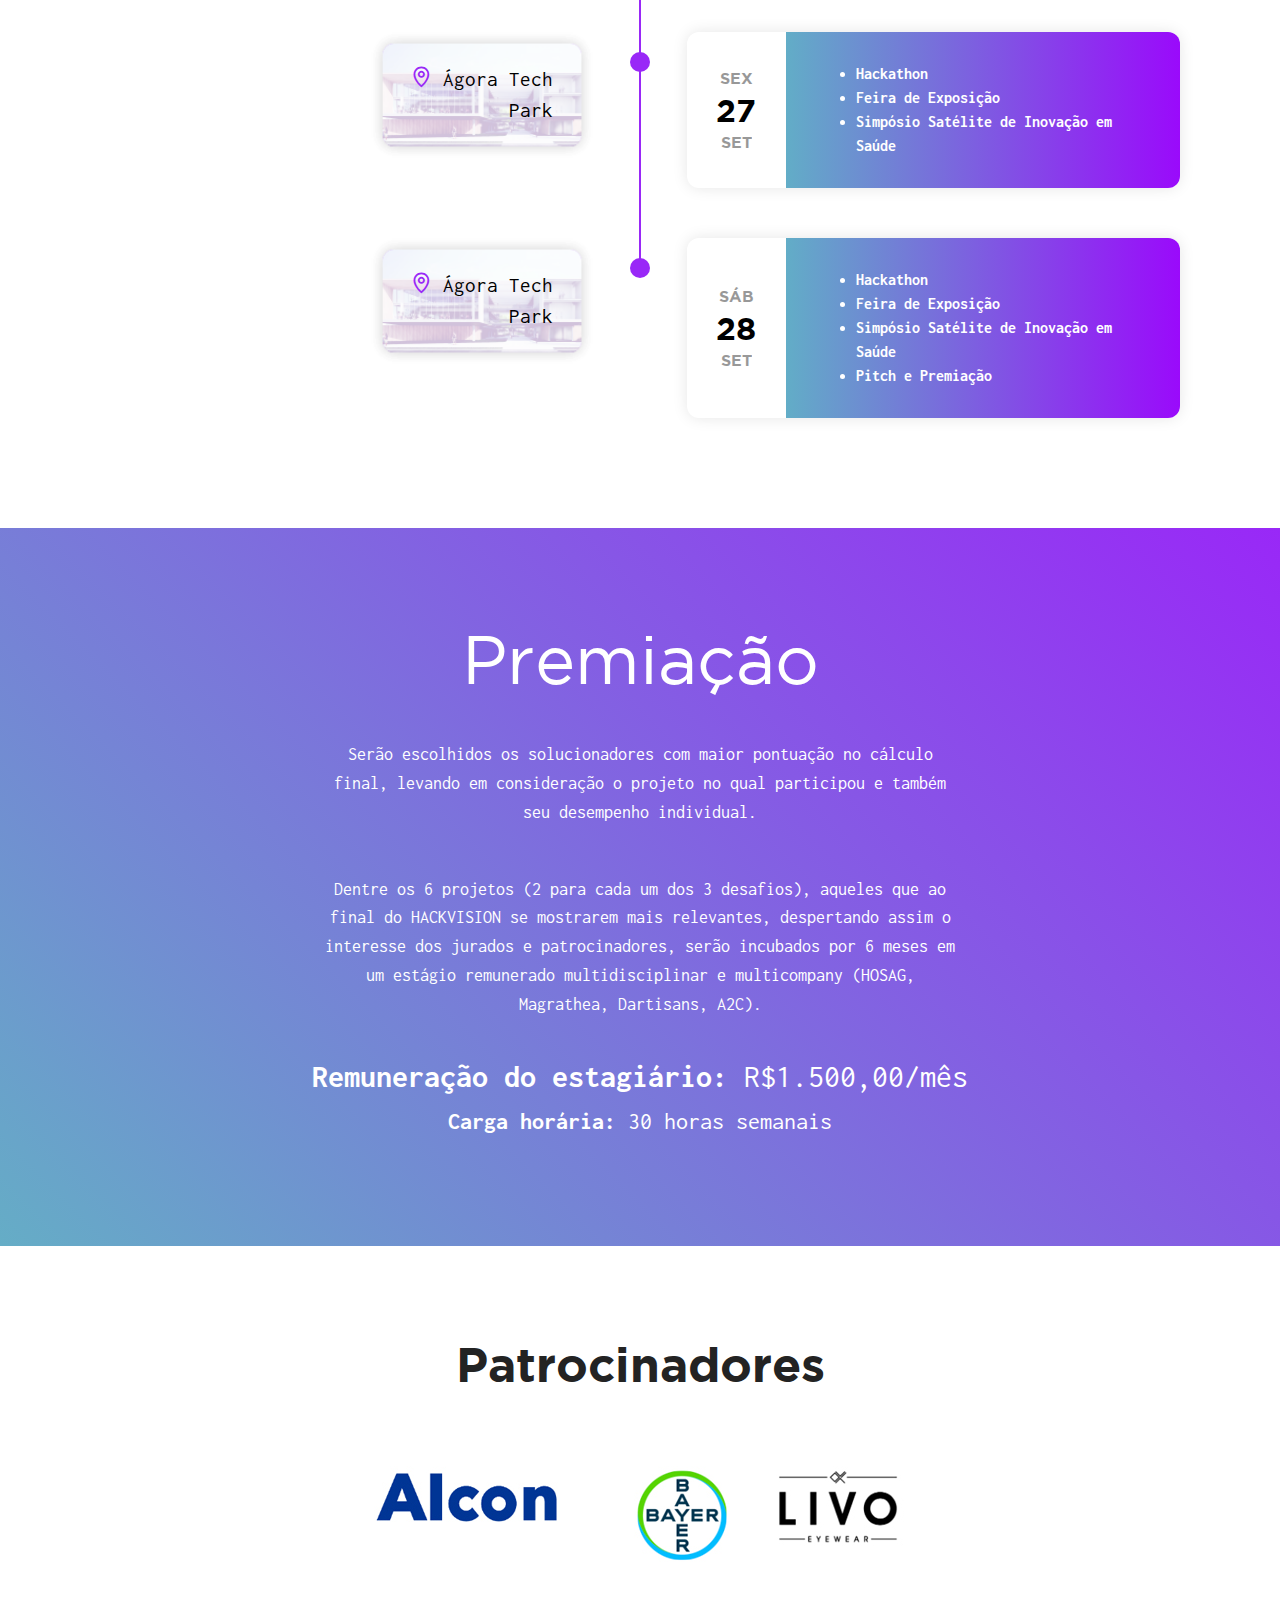
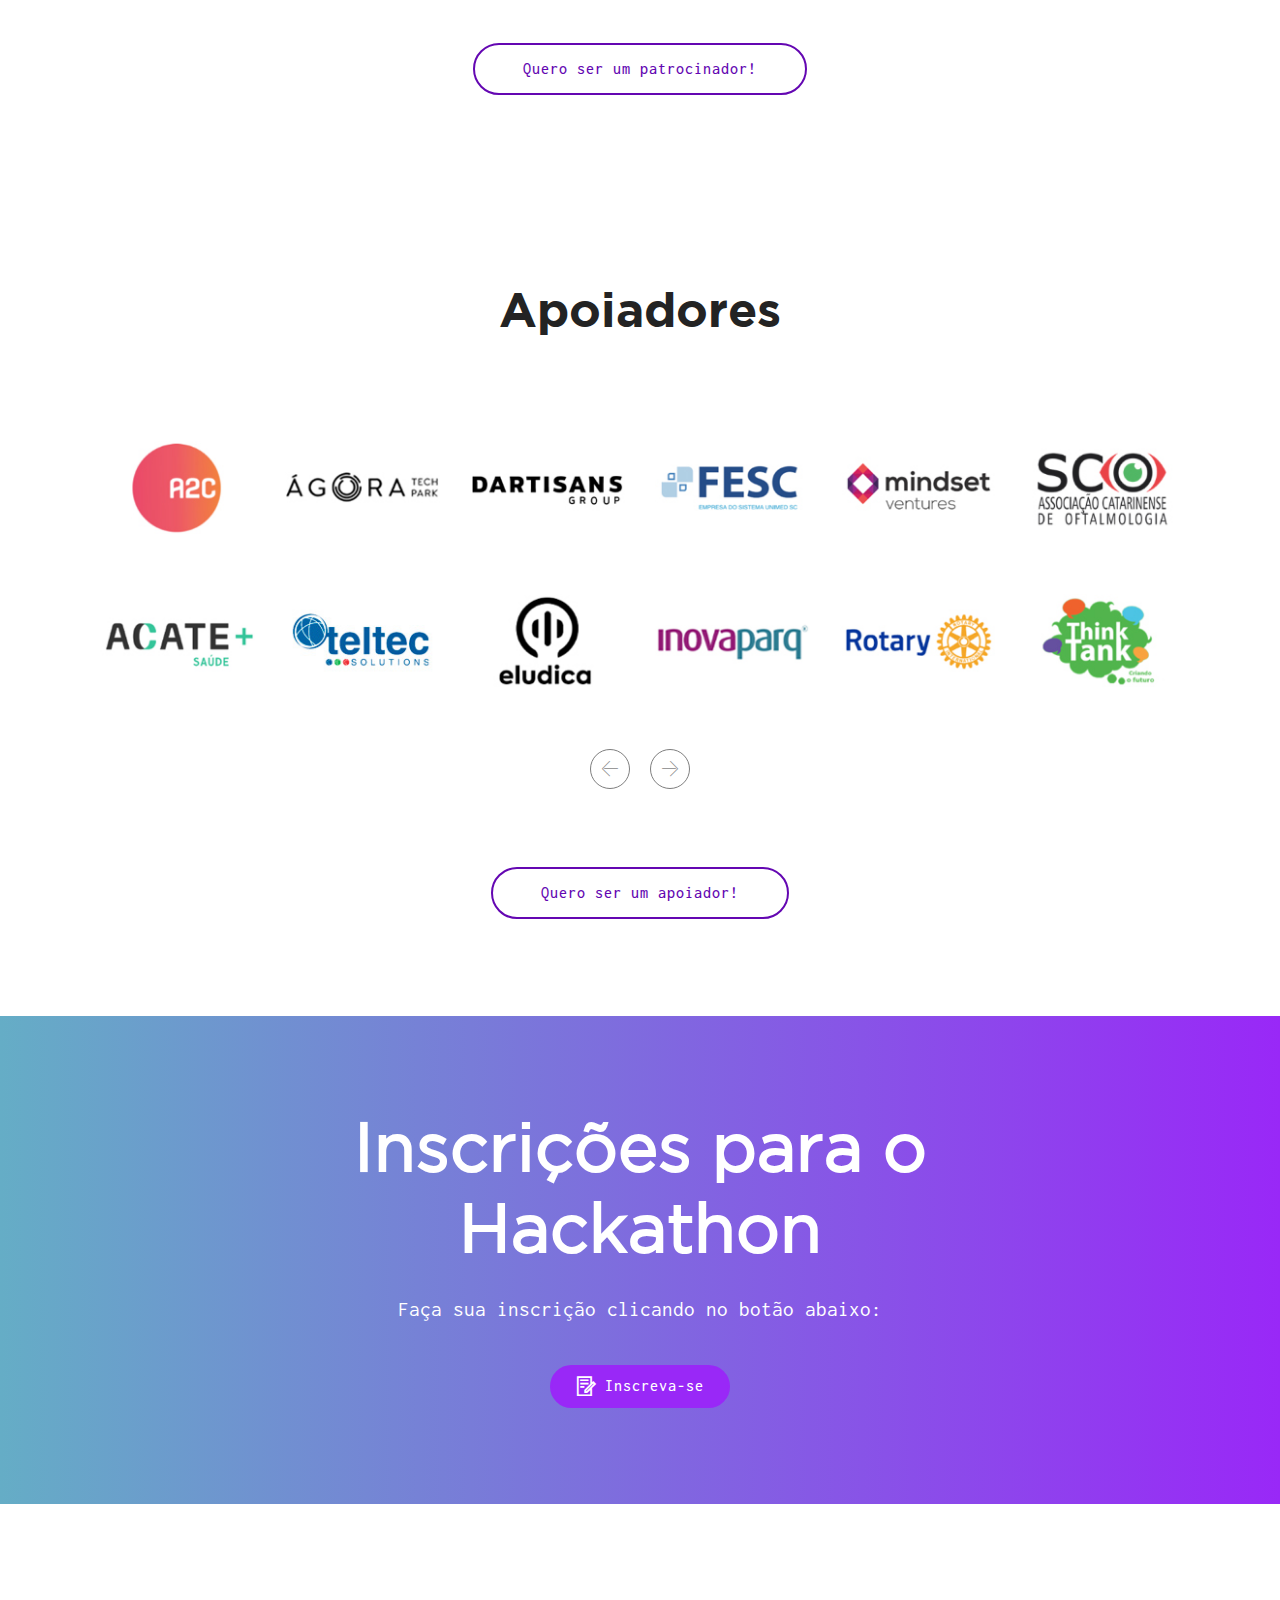
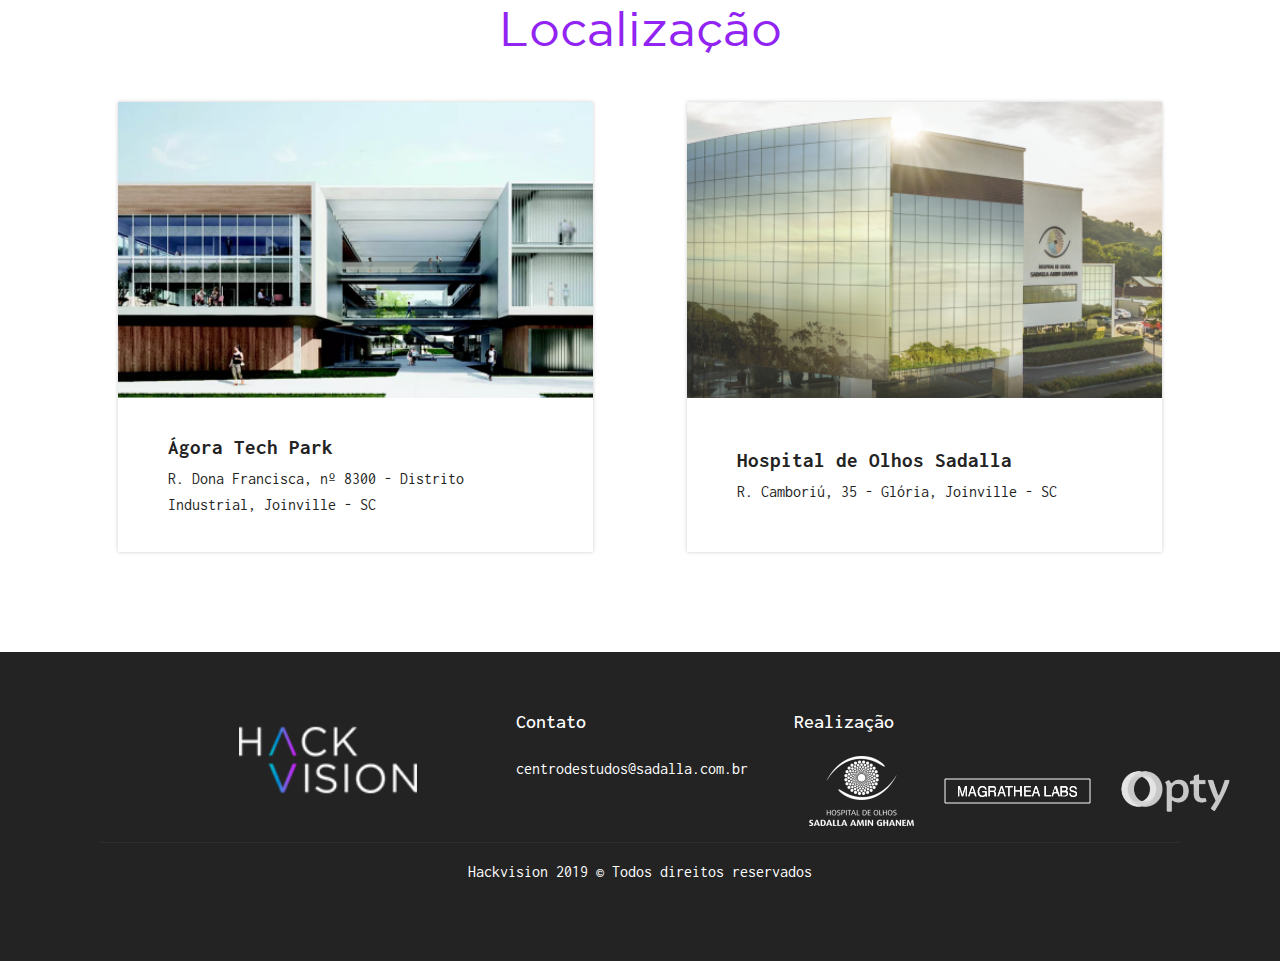
==== commit b262cfdb: "Update" ====
--- a/index.html
+++ b/index.html
@@ -77,7 +77,7 @@
                 </li><li class="nav-item"><a class="nav-link link text-white display-4" href="index.html#timeline1-a">Cronograma</a></li><li class="nav-item"><a class="nav-link link text-white display-4" href="index.html#header11-m">Premiação</a></li><li class="nav-item"><a class="nav-link link text-white display-4" href="index.html#clients-c">Apoiadores</a></li><li class="nav-item"><a class="nav-link link text-white display-4" href="index.html#contacts4-f">Localização</a></li></ul>
             <div class="navbar-buttons mbr-section-btn"><a class="btn btn-sm btn-primary display-4" href="https://forms.gle/8AELavsdYgqViZ7Y6"><span class="mobi-mbri mobi-mbri-contact-form mbr-iconfont mbr-iconfont-btn" style="font-size: 20px;"></span>
 
-                    Inscreva-se para o Hackaton</a></div>
+                    Inscreva-se para o Hackathon</a></div>
         </div>
     </nav>
 </section>
@@ -94,12 +94,12 @@
                 <div class="hack-event">
                     <img src="assets/images/logohack.png" alt="hackvision logo">
                     <p class="event-date">27 e 28 de Setembro de 2019</p>
-                    <div class="mbr-section-btn text-right d-none d-lg-block"><a class="btn btn-md btn-secondary display-4" href="https://forms.gle/8AELavsdYgqViZ7Y6">Inscreva-se para o Hackaton</a></div>
+                    <div class="mbr-section-btn text-right d-none d-lg-block"><a class="btn btn-md btn-secondary display-4" href="https://forms.gle/8AELavsdYgqViZ7Y6">Inscreva-se para o Hackathon</a></div>
                 </div>
                 <div class="text-center text-lg-left event-desc">
                     <p class="mbr-text pb-3 mbr-fonts-style display-5 mx-auto">Iniciativa de Open Innovation que visa criar um ecossistema de inovação focado em soluções digitais para a promoção da saúde ocular e prevenção à cegueira, através de um programa inédito de educação, pesquisa e desenvolvimento continuados.</p>
                 </div>
-                <div class="mbr-section-btn text-center d-block d-lg-none"><a class="btn btn-md btn-secondary display-4" href="https://forms.gle/8AELavsdYgqViZ7Y6">Inscreva-se para o Hackaton</a></div>
+                <div class="mbr-section-btn text-center d-block d-lg-none"><a class="btn btn-md btn-secondary display-4" href="https://forms.gle/8AELavsdYgqViZ7Y6">Inscreva-se para o Hackathon</a></div>
             </div>
             <div class="col-md-12">
                 <div class="d-md-flex flex-row align-items-center justify-content-md-center realization-section">
@@ -148,12 +148,12 @@
         <div class="inner-container" style="width: 100%;">
             <hr class="line" style="width: 25%;">
             <div class="section-text align-center mbr-fonts-style second-section-display"><strong>É para solucionar estes problemas que a Hackvision foi idealizada. <br>
-                    Será um final de semana de muito aprendizado e conhecimento. Para isso teremos dois eventos: o Hackaton e o Simpósio Satélite de Inovação em Saúde.</strong></div>
+                    Será um final de semana de muito aprendizado e conhecimento. Para isso teremos dois eventos: o Hackathon e o Simpósio Satélite de Inovação em Saúde:</strong></div>
             </div>
             <div class="section-text align-center mbr-fonts-style display-5 box-border"><strong>Para saber mais sobre o Simpósio<br>
                     <a href="#" class="link-text">clique aqui</a></strong></div>
             </div>
-            <div class="section-text align-center mbr-fonts-style display-5"><strong>Ou continue lendo e saiba mais sobre o Hackaton.<br>
+            <div class="section-text align-center mbr-fonts-style display-5"><strong>Ou continue lendo e saiba mais sobre o Hackathon:<br>
                     Como irá funcionar:</strong></div>
             </div>
         </div>
@@ -325,7 +325,7 @@
                         </div>
                         <div class="day-event-wrapper d-flex align-items-center">
                             <ul class="mbr-timeline-text mbr-fonts-style event-list">
-                                <li class="event-item">Hackaton</li>
+                                <li class="event-item">Hackathon</li>
                                 <li class="event-item">Feira de Exposição</li>
                                 <li class="event-item">Simpósio Satélite de Inovação em Saúde <!--| <a class="link-text-crono" href="#">Saiba Mais</a>--></li>
                             </ul>
@@ -352,7 +352,7 @@
                         </div>
                         <div class="day-event-wrapper d-flex align-items-center">
                             <ul class="mbr-timeline-text mbr-fonts-style event-list">
-                                <li class="event-item">Hackaton</li>
+                                <li class="event-item">Hackathon</li>
                                 <li class="event-item">Feira de Exposição</li>
                                 <li class="event-item">Simpósio Satélite de Inovação em Saúde <!--| <a class="link-text-crono" href="#">Saiba Mais</a>--></li>
                                 <li class="event-item">Pitch e Premiação</li>
@@ -404,13 +404,13 @@
 
 
 
-        <div class="container mb-5">
-            <div class="media-container-row">
-                <div class="col-12 align-center">
-                    <h2 class="mbr-section-title pb-3 mbr-fonts-style display-2">Patrocinadores</h2>
-                </div>
-            </div>
-        </div>
+    <div class="container mb-5">
+        <div class="media-container-row">
+            <div class="col-12 align-center">
+                <h2 class="mbr-section-title pb-3 mbr-fonts-style display-2">Patrocinadores</h2>
+            </div>
+        </div>
+    </div>
 
     <div class="container">
         <div class="row justify-content-center">
@@ -424,6 +424,13 @@
             <div class="media-container-row">
                 <div class="col-md-12">
                     <div class="wrap-img ">
+                        <img src="assets/images/essilor-logo.png" class="img-responsive clients-img" alt="" title="">
+                    </div>
+                </div>
+            </div>
+            <div class="media-container-row">
+                <div class="col-md-12">
+                    <div class="wrap-img ">
                         <img src="assets/images/bayer.jpg" class="img-responsive clients-img" alt="" title="">
                     </div>
                 </div>
@@ -450,6 +457,7 @@
 </section>
 
 <section class="clients cid-ruYwyGfJJz" data-interval="false" id="clients-c">
+
 
 
         <div class="container mb-5">
@@ -594,7 +602,7 @@
         <div class="row justify-content-md-center">
             <div class="col-md-10 align-center">
                 <h1 class="mbr-section-title mbr-bold pb-3 mbr-fonts-style display-1">
-                    Inscrições para o Hackaton</h1>
+                    Inscrições para o Hackathon</h1>
 
                 <p class="mbr-text pb-3 mbr-fonts-style display-5">
                     Faça sua inscrição clicando no botão abaixo:</p>
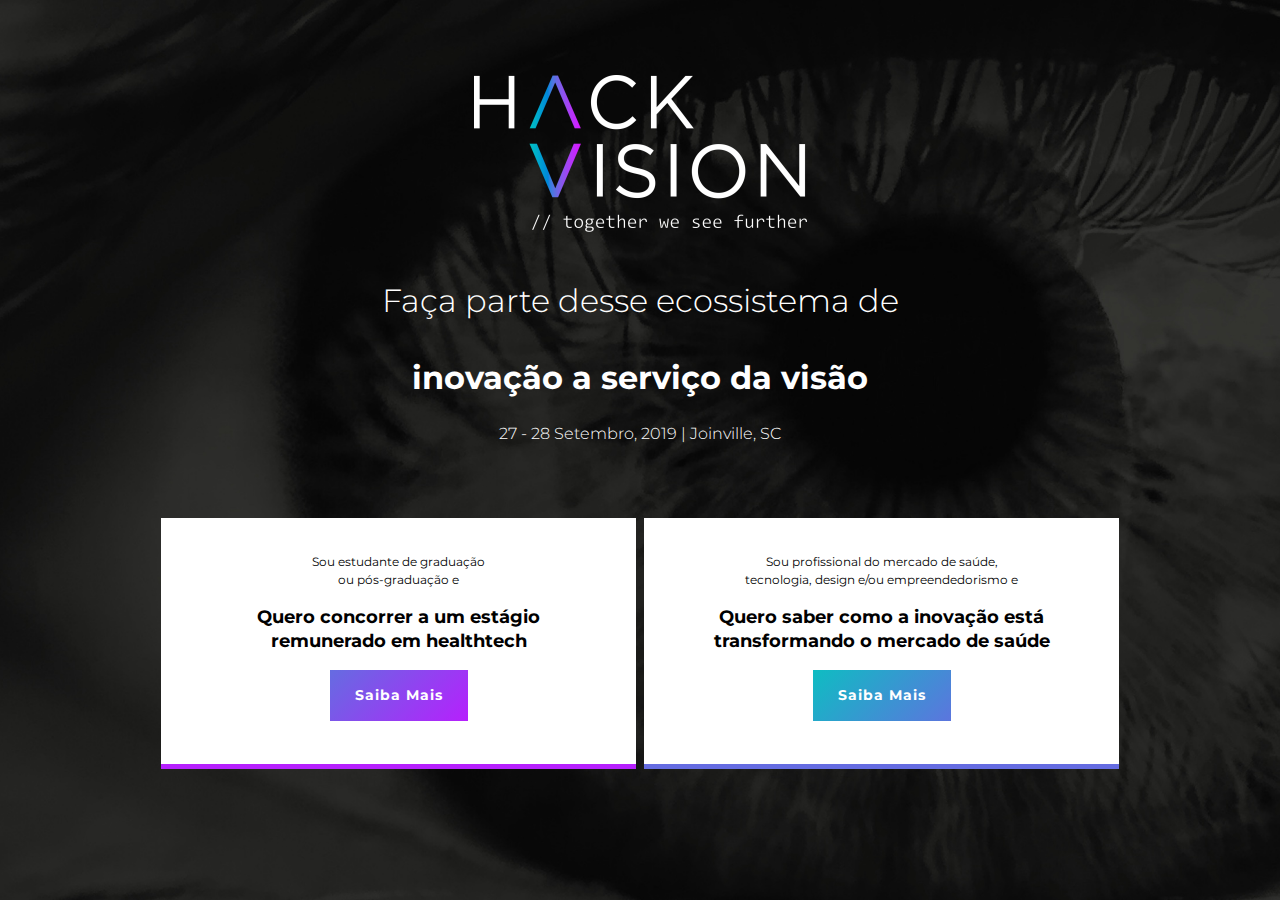
==== commit 4dc36a20: "Update assets" ====
--- a/index.html
+++ b/index.html
@@ -1,6 +1,7 @@
 <!DOCTYPE html>
-<html>
+<html  >
 <head>
+  <!-- Site made with Mobirise Website Builder v4.10.5, https://mobirise.com -->
   <meta charset="UTF-8">
   <meta http-equiv="X-UA-Compatible" content="IE=edge">
   <meta name="generator" content="Mobirise v4.10.5, mobirise.com">
@@ -31,676 +32,54 @@
   <meta property="og:image:height" content="630">
 
   <link rel="stylesheet" href="assets/web/assets/mobirise-icons/mobirise-icons.css">
-  <link rel="stylesheet" href="assets/web/assets/mobirise-icons2/mobirise2.css">
   <link rel="stylesheet" href="assets/tether/tether.min.css">
   <link rel="stylesheet" href="assets/bootstrap/css/bootstrap.min.css">
   <link rel="stylesheet" href="assets/bootstrap/css/bootstrap-grid.min.css">
   <link rel="stylesheet" href="assets/bootstrap/css/bootstrap-reboot.min.css">
-  <link rel="stylesheet" href="assets/socicon/css/styles.css">
-  <link rel="stylesheet" href="assets/dropdown/css/style.css">
   <link rel="stylesheet" href="assets/theme/css/style.css">
-  <link href="assets/fonts/style.css" rel="stylesheet">
   <link rel="stylesheet" href="assets/mobirise/css/mbr-additional.css" type="text/css">
-</head>
-<body>
-  <section class="menu cid-qTkzRZLJNu" once="menu" id="menu1-0">
+  <link href="simposio/assets/fonts/style.css" rel="stylesheet">
+  <link href="https://fonts.googleapis.com/css?family=Montserrat:300,400,700&display=swap" rel="stylesheet">
 
 
 
-    <nav class="navbar navbar-expand beta-menu navbar-dropdown align-items-center navbar-fixed-top navbar-toggleable-sm bg-color transparent">
-        <button class="navbar-toggler navbar-toggler-right" type="button" data-toggle="collapse" data-target="#navbarSupportedContent" aria-controls="navbarSupportedContent" aria-expanded="false" aria-label="Toggle navigation">
-            <div class="hamburger">
-                <span></span>
-                <span></span>
-                <span></span>
-                <span></span>
-            </div>
-        </button>
-        <div class="menu-logo">
-            <div class="navbar-brand">
-                <span class="navbar-logo">
-                    <a href="#top">
-                         <img src="assets/images/logohack-132x71.png" alt="Mobirise" title="" style="height: 4.5rem;">
-                    </a>
-                </span>
-
-            </div>
-        </div>
-        <div class="collapse navbar-collapse" id="navbarSupportedContent">
-            <ul class="navbar-nav nav-dropdown" data-app-modern-menu="true"><li class="nav-item">
-                    <a class="nav-link link text-white display-4" href="index.html#content4-4">Sobre o Evento<br></a>
-                </li>
-                <li class="nav-item">
-                    <a class="nav-link link text-white display-4" href="index.html#content4-k">
-
-                        Objetivos</a>
-                </li><li class="nav-item"><a class="nav-link link text-white display-4" href="index.html#timeline1-a">Cronograma</a></li><li class="nav-item"><a class="nav-link link text-white display-4" href="index.html#header11-m">Premiação</a></li><li class="nav-item"><a class="nav-link link text-white display-4" href="index.html#clients-c">Apoiadores</a></li><li class="nav-item"><a class="nav-link link text-white display-4" href="index.html#contacts4-f">Localização</a></li></ul>
-            <div class="navbar-buttons mbr-section-btn"><a class="btn btn-sm btn-primary display-4" href="https://forms.gle/8AELavsdYgqViZ7Y6"><span class="mobi-mbri mobi-mbri-contact-form mbr-iconfont mbr-iconfont-btn" style="font-size: 20px;"></span>
-
-                    Inscreva-se para o Hackathon</a></div>
-        </div>
-    </nav>
-</section>
-
-<section class="engine"><a href="https://mobirise.info/d">Hackvision</a></section><section class="cid-qTkA127IK8 mbr-fullscreen" id="header2-1">
-
-
-
-
-
-    <div class="container align-center">
-        <div class="row justify-content-md-center">
-            <div class="mbr-white col-md-12 d-lg-flex flex-row align-items-md-center justify-content-md-between">
-                <div class="hack-event">
-                    <img src="assets/images/logohack.png" alt="hackvision logo">
-                    <p class="event-date">27 e 28 de Setembro de 2019</p>
-                    <div class="mbr-section-btn text-right d-none d-lg-block"><a class="btn btn-md btn-secondary display-4" href="https://forms.gle/8AELavsdYgqViZ7Y6">Inscreva-se para o Hackathon</a></div>
-                </div>
-                <div class="text-center text-lg-left event-desc">
-                    <p class="mbr-text pb-3 mbr-fonts-style display-5 mx-auto">Iniciativa de Open Innovation que visa criar um ecossistema de inovação focado em soluções digitais para a promoção da saúde ocular e prevenção à cegueira, através de um programa inédito de educação, pesquisa e desenvolvimento continuados.</p>
-                </div>
-                <div class="mbr-section-btn text-center d-block d-lg-none"><a class="btn btn-md btn-secondary display-4" href="https://forms.gle/8AELavsdYgqViZ7Y6">Inscreva-se para o Hackathon</a></div>
-            </div>
-            <div class="col-md-12">
-                <div class="d-md-flex flex-row align-items-center justify-content-md-center realization-section">
-                    <p class="owners">Realização: </p>
-                    <img src="assets/images/logohospital.png" alt="ghanem hospital logo" class="owner-logo">
-                    <img src="assets/images/magrathea-logo.png" alt="magrathea logo" class="owner-logo">
-                    <img src="assets/images/logoOpty.png" alt="opty logo" class="owner-logo">
-                </div>
-            </div>
-        </div>
-    </div>
-
-</section>
-
-<section class="mbr-section content4 cid-ruYozzX4iz" id="content4-4">
-
-
-
+</head>
+<body style="font-family: Gotham-Book;">
+  <section class="header5 cid-rzkz4OAQTn" style="background-image: url('assets/images/bg.jpg'); min-height: 100vh; display: grid;" id="header5-0">
     <div class="container">
-        <div class="media-container-row social-reason">
-            <div class="title col-12 col-md-8">
-                <h2 class="align-center pb-3 mbr-fonts-style reason-title">285 milhões&nbsp;</h2>
-                <h3 class="mbr-section-subtitle align-center mbr-light mbr-fonts-style reason-desc1">Este é o número de pessoas que sofrem com alguma deficiência visual. Se fosse um país, seria o 4º maior do mundo.</h3>
-
-            </div>
-        </div>
-    </div>
-</section>
-
-<section class="mbr-section article content1 cid-ruZWuRdCpT" id="content1-g">
-
-
-
-    <div class="container">
-        <div class="media-container-row social-reason">
-            <div class="mbr-text col-12 mbr-fonts-style col-md-8 reason-desc2"><p>Desta população, 90% está em países em desenvolvimento. A falta de acesso à saúde ocular leva a um imenso impacto social.</p></div>
-        </div>
-    </div>
-</section>
-
-<section class="mbr-section article content9 cid-ruYq96vBPu" id="content9-6">
-
-
-
-    <div class="container">
-        <div class="inner-container" style="width: 100%;">
-            <hr class="line" style="width: 25%;">
-            <div class="section-text align-center mbr-fonts-style second-section-display"><strong>É para solucionar estes problemas que a Hackvision foi idealizada. <br>
-                    Será um final de semana de muito aprendizado e conhecimento. Para isso teremos dois eventos: o Hackathon e o Simpósio Satélite de Inovação em Saúde:</strong></div>
-            </div>
-            <div class="section-text align-center mbr-fonts-style display-5 box-border"><strong>Para saber mais sobre o Simpósio<br>
-                    <a href="#" class="link-text">clique aqui</a></strong></div>
-            </div>
-            <div class="section-text align-center mbr-fonts-style display-5"><strong>Ou continue lendo e saiba mais sobre o Hackathon:<br>
-                    Como irá funcionar:</strong></div>
-            </div>
-        </div>
-</section>
-
-<section class="cid-rv01crIyHs" id="image3-i">
-
-
-
-    <figure class="mbr-figure container">
-            <div class="image-block" style="width: 48%;">
-                <img src="assets/images/hackvisionimages-670x179.png" width="1400" alt="Mobirise" title="">
-                <figcaption class="mbr-figure-caption mbr-figure-caption-over">
-                    <div class="container pb-5 mbr-white align-center mbr-fonts-style display-1"></div>
-                </figcaption>
-            </div>
-    </figure>
-</section>
-
-<section class="mbr-section content4 cid-rv03NRN8ZM" id="content4-k">
-
-
-
-    <div class="container">
-        <div class="media-container-row">
-            <div class="title col-12 col-md-8">
-                <h2 class="align-left pb-3 mbr-fonts-style display-2">
-                    Objetivos</h2>
-
-
-            </div>
-        </div>
-    </div>
-</section>
-
-<section class="mbr-section article content12 cid-rv03UkgbkM" id="content12-l">
-
-
-    <div class="container">
-        <div class="media-container-row">
-            <div class="mbr-text counter-container col-12 col-md-8 mbr-fonts-style display-7">
-                <ul class="list-section">
-                    <li>Desenvolver soluções digitais de impacto para a promoção da saúde visual.</li>
-                    <li>Capacitar o profissional do futuro em um programa de estágio totalmente novo - multicompany, multidisciplinar e em torno de desafios concretos.</li>
-                    <li>Promover a integração entre os diferentes stakeholders para inovação em saúde ocular: sociedade, comunidade acadêmica, empresas dos setores de saúde, profissionais de negócios, design e computação.</li>
-                </ul>
-            </div>
-        </div>
-    </div>
-</section>
-
-<section class="mbr-section content8 cid-ruYwcSaBul" id="content8-b">
-
-
-
-    <div class="container">
-        <div class="media-container-row title">
-            <div class="col-12 col-md-8">
-                <div class="mbr-section-btn align-left"><a class="btn btn-white-outline display-4" href="./assets/Regulamento HACKVISION.pdf" download="Edital_Hackvision">FAÇA DOWNLOAD DO EDITAL</a></div>
-            </div>
-        </div>
-    </div>
-</section>
-
-<section class="timeline1 cid-ruYveSgKU2" id="timeline1-a">
-
-
-
-    <!-- <div class="mbr-overlay" style="opacity: 0.9; background-color: rgb(35, 35, 35);">
-    </div> -->
-
-    <div class="container align-center">
-        <h2 class="mbr-section-title pb-3 mbr-fonts-style display-2">Cronograma<br><br></h2>
-
-
-        <div class="container timelines-container" mbri-timelines="">
-            <!--1-->
-            <div class="row timeline-element  separline">
-                <div class="timeline-date-panel col-xs-12 col-md-6  align-left">
-                    <div class="time-line-date-content">
-                        <p class="mbr-timeline-date mbr-fonts-style display-5 website"><span class="mobi-mbri mobi-mbri-map-pin"></span>&nbsp;Website</p>
-                    </div>
-                </div>
-                <span class="iconBackground"></span>
-                <div class="col-xs-12 col-md-6 align-right">
-                    <div class="timeline-text-content d-flex flex-row">
-                        <div class="text-center date-wrapper">
-                            <div>
-                                <h5 class="mbr-timeline-title mbr-fonts-style text-center day-name"><strong>QUI</strong><strong><br></strong></h4>
-                                <h4 class="mbr-timeline-title mbr-fonts-style text-center day-num"><strong>13</strong><strong><br></strong></h4>
-                                <h5 class="mbr-timeline-title mbr-fonts-style text-center month-name m-0"><strong>SET</strong><strong><br></strong></h4>
-                            </div>
-                        </div>
-                        <div class="day-event-wrapper d-flex align-items-center">
-                            <ul class="mbr-timeline-text mbr-fonts-style event-list">
-                                <li class="event-item">Finalização das Inscrições</li>
-                            </ul>
-                        </div>
-                    </div>
-                </div>
-            </div>
-            <!--2-->
-            <div class="row timeline-element  separline">
-                <div class="timeline-date-panel col-xs-12 col-md-6 align-right">
-                    <div class="time-line-date-content">
-                        <p class="mbr-timeline-date mbr-fonts-style display-5 sadalla"><span class="mobi-mbri mobi-mbri-map-pin"></span>&nbsp;Sadalla</p>
-                    </div>
-                </div>
-                <span class="iconBackground"></span>
-                <div class="col-xs-12 col-md-6 align-right">
-                    <div class="timeline-text-content d-flex flex-row">
-                        <div class="text-center date-wrapper">
-                            <div>
-                                <h5 class="mbr-timeline-title mbr-fonts-style text-center day-name"><strong>QUI</strong><strong><br></strong></h4>
-                                <h4 class="mbr-timeline-title mbr-fonts-style text-center day-num"><strong>20</strong><strong><br></strong></h4>
-                                <h5 class="mbr-timeline-title mbr-fonts-style text-center month-name m-0"><strong>SET</strong><strong><br></strong></h4>
-                            </div>
-                        </div>
-                        <div class="day-event-wrapper d-flex align-items-center">
-                            <ul class="mbr-timeline-text mbr-fonts-style event-list">
-                                <li class="event-item">Bootcamp +</li>
-                                <li class="event-item">Divulgação dos selecionados</li>
-                            </ul>
-                        </div>
-                    </div>
-                </div>
-            </div>
-            <!--3-->
-            <div class="row timeline-element separline">
-                <div class="timeline-date-panel col-xs-12 col-md-6  align-right">
-                    <div class="time-line-date-content">
-                        <p class="mbr-timeline-date mbr-fonts-style display-5 sadalla"><span class="mobi-mbri mobi-mbri-map-pin"></span>&nbsp;Sadalla</p>
-                    </div>
-                </div>
-                <span class="iconBackground"></span>
-                <div class="col-xs-12 col-md-6 align-right">
-                    <div class="timeline-text-content d-flex flex-row">
-                        <div class="text-center date-wrapper">
-                            <div>
-                                <h5 class="mbr-timeline-title mbr-fonts-style text-center day-name"><strong>QUI</strong><strong><br></strong></h4>
-                                <h4 class="mbr-timeline-title mbr-fonts-style text-center day-num"><strong>26</strong><strong><br></strong></h4>
-                                <h5 class="mbr-timeline-title mbr-fonts-style text-center month-name m-0"><strong>SET</strong><strong><br></strong></h4>
-                            </div>
-                        </div>
-                        <div class="day-event-wrapper d-flex align-items-center">
-                            <ul class="mbr-timeline-text mbr-fonts-style event-list">
-                                <li class="event-item">Noite de Abertura para convidados</li>
-                            </ul>
-                        </div>
-                    </div>
-                </div>
-            </div>
-            <!--4-->
-            <div class="row timeline-element separline">
-                <div class="timeline-date-panel col-xs-12 col-md-6  align-right">
-                    <div class="time-line-date-content">
-                        <p class="mbr-timeline-date mbr-fonts-style display-5 tech-park"><span class="mobi-mbri mobi-mbri-map-pin"></span>&nbsp;Ágora Tech<br>Park</p>
-                    </div>
-                </div>
-                <span class="iconBackground"></span>
-                <div class="col-xs-12 col-md-6 align-right">
-                    <div class="timeline-text-content d-flex flex-row">
-                        <div class="text-center date-wrapper">
-                            <div>
-                                <h5 class="mbr-timeline-title mbr-fonts-style text-center day-name"><strong>SEX</strong><strong><br></strong></h4>
-                                <h4 class="mbr-timeline-title mbr-fonts-style text-center day-num"><strong>27</strong><strong><br></strong></h4>
-                                <h5 class="mbr-timeline-title mbr-fonts-style text-center month-name m-0"><strong>SET</strong><strong><br></strong></h4>
-                            </div>
-                        </div>
-                        <div class="day-event-wrapper d-flex align-items-center">
-                            <ul class="mbr-timeline-text mbr-fonts-style event-list">
-                                <li class="event-item">Hackathon</li>
-                                <li class="event-item">Feira de Exposição</li>
-                                <li class="event-item">Simpósio Satélite de Inovação em Saúde <!--| <a class="link-text-crono" href="#">Saiba Mais</a>--></li>
-                            </ul>
-                        </div>
-                    </div>
-                </div>
-            </div>
-            <!--5-->
-            <div class="row timeline-element ">
-                <div class="timeline-date-panel col-xs-12 col-md-6  align-right">
-                    <div class="time-line-date-content">
-                        <p class="mbr-timeline-date mbr-fonts-style display-5 tech-park"><span class="mobi-mbri mobi-mbri-map-pin"></span>&nbsp;Ágora Tech<br>Park</p>
-                    </div>
-                </div>
-                <span class="iconBackground"></span>
-                <div class="col-xs-12 col-md-6 align-right">
-                    <div class="timeline-text-content d-flex flex-row">
-                        <div class="text-center date-wrapper">
-                            <div>
-                                <h5 class="mbr-timeline-title mbr-fonts-style text-center day-name"><strong>SÁB</strong><strong><br></strong></h4>
-                                <h4 class="mbr-timeline-title mbr-fonts-style text-center day-num"><strong>28</strong><strong><br></strong></h4>
-                                <h5 class="mbr-timeline-title mbr-fonts-style text-center month-name m-0"><strong>SET</strong><strong><br></strong></h4>
-                            </div>
-                        </div>
-                        <div class="day-event-wrapper d-flex align-items-center">
-                            <ul class="mbr-timeline-text mbr-fonts-style event-list">
-                                <li class="event-item">Hackathon</li>
-                                <li class="event-item">Feira de Exposição</li>
-                                <li class="event-item">Simpósio Satélite de Inovação em Saúde <!--| <a class="link-text-crono" href="#">Saiba Mais</a>--></li>
-                                <li class="event-item">Pitch e Premiação</li>
-                            </ul>
-                        </div>
-                    </div>
-                </div>
-            </div>
-            <!--6-->
-
-            <!--7-->
-
-            <!--8-->
-
-            <!--9-->
-
-            <!--10-->
-
-            <!--11-->
-
-            <!--12-->
-
-        </div>
-    </div>
-</section>
-
-<section class="header11 cid-rv0cvzjJTj" id="header11-m">
-
-    <!-- Block parameters controls (Blue "Gear" panel) -->
-
-    <!-- End block parameters -->
-
-
-    <div class="container align-left">
-        <div class="media-container-column mbr-white col-md-12">
-
-            <h1 class="mbr-section-title py-3 mbr-fonts-style display-1">Premiação</h1>
-            <p class="mbr-text py-3 mbr-fonts-style display-5 reward-desc">Serão escolhidos os solucionadores com maior pontuação no cálculo final, levando em consideração o projeto no qual participou e também seu desempenho individual.</p>
-            <p class="mbr-text py-3 mbr-fonts-style display-5 reward-desc">Dentre os 6 projetos (2 para cada um dos 3 desafios), aqueles que ao final do HACKVISION se mostrarem mais relevantes, despertando assim o interesse dos jurados e patrocinadores, serão incubados por 6 meses em um estágio remunerado multidisciplinar e multicompany (HOSAG, Magrathea, Dartisans, A2C).</p>
-            <p class="mbr-text mbr-fonts-style reward highlight-text"><strong>Remuneração do estagiário:</strong> R$1.500,00/mês</p>
-            <p class="mbr-text mbr-fonts-style reward"><strong>Carga horária: </strong>30 horas semanais</p>
-        </div>
-    </div>
-
-
-</section>
-
-<section class="clients cid-ruYwyGfJJz" data-interval="false">
-
-
-
-    <div class="container mb-5">
-        <div class="media-container-row">
-            <div class="col-12 align-center">
-                <h2 class="mbr-section-title pb-3 mbr-fonts-style display-2">Patrocinadores</h2>
+        <div class="row justify-content-center">
+            <div class="mbr-white col-md-8">
+                <img src="hackaton/assets/images/logohack.png" class="m-auto d-block intro-logo">
+                <h1 class="mbr-section-title align-center pb-3 mbr-fonts-style title-event">Faça parte desse ecossistema de <br><br><b>inovação a serviço da visão</b></h1>
+                <p class="mbr-text align-center mbr-fonts-style date-event">27 - 28 Setembro, 2019 | Joinville, SC<br></p>
             </div>
         </div>
     </div>
 
     <div class="container">
-        <div class="row justify-content-center">
-            <div class="media-container-row">
-                <div class="col-md-12">
-                    <div class="wrap-img ">
-                        <img src="assets/images/alcon.jpg" class="img-responsive clients-img" alt="" title="">
-                    </div>
-                </div>
-            </div>
-            <div class="media-container-row">
-                <div class="col-md-12">
-                    <div class="wrap-img ">
-                        <img src="assets/images/essilor-logo.png" class="img-responsive clients-img" alt="" title="">
-                    </div>
-                </div>
-            </div>
-            <div class="media-container-row">
-                <div class="col-md-12">
-                    <div class="wrap-img ">
-                        <img src="assets/images/bayer.jpg" class="img-responsive clients-img" alt="" title="">
-                    </div>
-                </div>
-            </div>
-            <div class="media-container-row">
-                <div class="col-md-12">
-                    <div class="wrap-img ">
-                        <img src="assets/images/livo.jpg" class="img-responsive clients-img" alt="" title="">
-                    </div>
-                </div>
-            </div>
+      <div class="row justify-content-center">
+        <div class="col-12 col-md-5 mx-md-1 text-center card-link-hackaton">
+            <p class="who-are-you">Sou estudante de graduação<br> ou pós-graduação e</p>
+            <h2 class="what-you-want">Quero concorrer a um estágio remunerado em healthtech</h2>
+            <a href="/hackaton" class="btn event-btn hackaton">Saiba Mais</a>
         </div>
-    </div>
-    <br>
-    <br>
-    <br>
-    <div class="container">
-        <div class="media-container-row title">
-            <div class="col-12 col-md-8">
-                <div class="mbr-section-btn align-center"><a class="btn btn-primary-outline display-4" href="https://docs.google.com/forms/d/e/1FAIpQLSe3p8iXRyWGx7emW2TfG4M7V0pt_ApDT2Td4sC_LsP3KjxN3A/viewform?usp=sf_link" download="Edital_Hackvision">Quero ser um patrocinador!</a></div>
-            </div>
+        <div class="col-12 col-md-5 mx-md-1 text-center card-link-simposio">
+            <p class="who-are-you">Sou profissional do mercado de saúde,<br> tecnologia, design e/ou empreendedorismo e</p>
+            <h2 class="what-you-want">Quero saber como a inovação está transformando o mercado de saúde</h2>
+            <a href="/simposio" class="btn event-btn simposio">Saiba Mais</a>
         </div>
-    </div>
-</section>
-
-<section class="clients cid-ruYwyGfJJz" data-interval="false" id="clients-c">
-
-
-
-        <div class="container mb-5">
-            <div class="media-container-row">
-                <div class="col-12 align-center">
-                    <h2 class="mbr-section-title pb-3 mbr-fonts-style display-2">Apoiadores</h2>
-                </div>
-            </div>
-        </div>
-
-    <div class="container">
-        <div class="carousel slide" role="listbox" data-pause="true" data-keyboard="false" data-ride="carousel" data-interval="5000">
-            <div class="carousel-inner" data-visible="6">
-                    <div class="carousel-item ">
-                        <div class="media-container-row">
-                            <div class="col-md-12">
-                                <div class="wrap-img ">
-                                    <img src="assets/images/apoiadores/a2c.jpg" class="img-responsive clients-img" alt="" title="">
-                                </div>
-                                <div class="wrap-img ">
-                                    <img src="assets/images/apoiadores/acatemais.jpg" class="img-responsive clients-img" alt="" title="">
-                                </div>
-                            </div>
-                        </div>
-                    </div>
-                    <div class="carousel-item ">
-                        <div class="media-container-row">
-                            <div class="col-md-12">
-                                <div class="wrap-img ">
-                                    <img src="assets/images/apoiadores/agora.jpg" class="img-responsive clients-img" alt="" title="">
-                                </div>
-                                <div class="wrap-img ">
-                                    <img src="assets/images/apoiadores/teltec.jpg" class="img-responsive clients-img" alt="" title="">
-                                </div>
-                            </div>
-                        </div>
-                    </div>
-                    <div class="carousel-item ">
-                        <div class="media-container-row">
-                            <div class="col-md-12">
-                                <div class="wrap-img ">
-                                    <img src="assets/images/apoiadores/dartisans.jpg" class="img-responsive clients-img" alt="" title="">
-                                </div>
-                                <div class="wrap-img ">
-                                    <img src="assets/images/apoiadores/eludica.jpg" class="img-responsive clients-img" alt="" title="">
-                                </div>
-                            </div>
-                        </div>
-                    </div>
-                    <div class="carousel-item ">
-                        <div class="media-container-row">
-                            <div class="col-md-12">
-                                <div class="wrap-img ">
-                                    <img src="assets/images/apoiadores/fesc.jpg" class="img-responsive clients-img" alt="" title="">
-                                </div>
-                                <div class="wrap-img ">
-                                    <img src="assets/images/apoiadores/inovaparq.jpg" class="img-responsive clients-img" alt="" title="">
-                                </div>
-                            </div>
-                        </div>
-                    </div>
-                    <div class="carousel-item ">
-                        <div class="media-container-row">
-                            <div class="col-md-12">
-                                <div class="wrap-img ">
-                                    <img src="assets/images/apoiadores/mindset.jpg" class="img-responsive clients-img" alt="" title="">
-                                </div>
-                                <div class="wrap-img ">
-                                    <img src="assets/images/apoiadores/rotary.jpg" class="img-responsive clients-img" alt="" title="">
-                                </div>
-                            </div>
-                        </div>
-                    </div>
-                    <div class="carousel-item ">
-                        <div class="media-container-row">
-                            <div class="col-md-12">
-                                <div class="wrap-img ">
-                                    <img src="assets/images/apoiadores/scassocia.jpg" class="img-responsive clients-img" alt="" title="">
-                                </div>
-                                <div class="wrap-img ">
-                                    <img src="assets/images/apoiadores/thinktank.jpg" class="img-responsive clients-img" alt="" title="">
-                                </div>
-                            </div>
-                        </div>
-                    </div>
-                    <div class="carousel-item ">
-                        <div class="media-container-row">
-                            <div class="col-md-12">
-                                <div class="wrap-img ">
-                                    <img src="assets/images/apoiadores/udesc.jpg" class="img-responsive clients-img" alt="" title="">
-                                </div>
-                                <div class="wrap-img ">
-                                    <img src="assets/images/apoiadores/ufsc.jpg" class="img-responsive clients-img" alt="" title="">
-                                </div>
-                            </div>
-                        </div>
-                    </div>
-                    <div class="carousel-item ">
-                        <div class="media-container-row">
-                            <div class="col-md-12">
-                                <div class="wrap-img ">
-                                    <img src="assets/images/apoiadores/verMagia.jpg" class="img-responsive clients-img" alt="" title="">
-                                </div>
-                                <div class="wrap-img ">
-                                    <img src="assets/images/apoiadores/univille.jpg" class="img-responsive clients-img" alt="" title="">
-                                </div>
-                            </div>
-                        </div>
-                    </div>
-            </div>
-            <div class="carousel-controls">
-                <a data-app-prevent-settings="" class="carousel-control carousel-control-prev arrow-btn" role="button" data-slide="prev">
-                    <span aria-hidden="true" class="mbri-left mbr-iconfont"></span>
-                    <span class="sr-only">Previous</span>
-                </a>
-                <a data-app-prevent-settings="" class="carousel-control carousel-control-next arrow-btn" role="button" data-slide="next">
-                    <span aria-hidden="true" class="mbri-right mbr-iconfont"></span>
-                    <span class="sr-only">Next</span>
-                </a>
-            </div>
-        </div>
-    </div>
-    <br>
-    <br>
-    <br>
-    <div class="container">
-        <div class="media-container-row title">
-            <div class="col-12 col-md-8">
-                <div class="mbr-section-btn align-center"><a class="btn btn-primary-outline display-4" href="https://docs.google.com/forms/d/e/1FAIpQLSc5XxVr16GjbaQhcaQmhrU8x_KFIkpqpEaHKw8DfNj4I5jafQ/viewform?usp=sf_link" download="Edital_Hackvision">Quero ser um apoiador!</a></div>
-            </div>
-        </div>
-    </div>
-</section>
-
-<section class="header1 cid-rvDjPxVhnz" id="header16-p">
-
-
-
-
-
-    <div class="container">
-        <div class="row justify-content-md-center">
-            <div class="col-md-10 align-center">
-                <h1 class="mbr-section-title mbr-bold pb-3 mbr-fonts-style display-1">
-                    Inscrições para o Hackathon</h1>
-
-                <p class="mbr-text pb-3 mbr-fonts-style display-5">
-                    Faça sua inscrição clicando no botão abaixo:</p>
-            </div>
-            <div class="navbar-buttons mbr-section-btn"><a class="btn btn-sm btn-primary display-4" href="https://forms.gle/8AELavsdYgqViZ7Y6"><span class="mobi-mbri mobi-mbri-contact-form mbr-iconfont mbr-iconfont-btn" style="font-size: 20px;"></span>
-
-                Inscreva-se</a></div>
-        </div>
-
-    </div>
-
-</section>
-
-<section class="contacts4 cid-ruYxeM1VqS" id="contacts4-f">
-
-
-
-    <div class="main_wrapper">
-        <div class="b_wrapper">
-            <div class="container">
-                <div class="row align-items-center justify-content-md-center">
-                    <div class="col-12 d-flex align-items-center justify-content-center">
-                        <h2 class="locale-title">Localização</h2>
-                    </div>
-                    <div class="col-md-5 p-0">
-                        <div class="block tech-park">
-                            <div class="block_wrapper">
-                                <h4 class="align-left mbr-fonts-style pb-2 m-0 display-5"><strong>Ágora Tech Park</strong></h4>
-                                <p class="mbr-text align-left mbr-fonts-style m-0 display-7">R. Dona Francisca, nº 8300 - Distrito Industrial, Joinville - SC</p>
-                            </div>
-                        </div>
-                    </div>
-                    <div class="col-md-5 offset-md-1 p-0">
-                        <div class="block hospital">
-                            <div class="block_wrapper">
-                                <h4 class="align-left mbr-fonts-style pb-2 m-0 display-5"><strong>Hospital de Olhos Sadalla</strong></h4>
-                                <p class="mbr-text align-left mbr-fonts-style m-0 display-7">R. Camboriú, 35 - Glória, Joinville - SC</p>
-                            </div>
-                        </div>
-                    </div>
-                </div>
-            </div>
-        </div>
-    </div>
-</section>
-
-<section class="cid-qTkAaeaxX5" id="footer1-2">
-
-
-
-
-
-    <div class="container">
-        <div class="media-container-row content text-white">
-            <div class="col-12 col-md-3">
-                <div class="media-wrap">
-                    <a href="#top">
-                        <img src="assets/images/logohack-132x71.png" alt="Mobirise" title="">
-                    </a>
-                </div>
-            </div>
-            <div class="col-12 col-md-3 mbr-fonts-style display-7">
-                <h5 class="pb-3">
-                    Contato</h5>
-                <p class="mbr-text">centrodestudos@sadalla.com.br &nbsp; &nbsp; &nbsp; &nbsp; &nbsp;<br></p>
-            </div>
-            <div class="col-12 col-md-3 mbr-fonts-style display-7">
-                <h5 class="pb-3">Realização</h5>
-                <div class="d-flex flex-row align-items-center"><a href="https://www.sadalla.com.br/index/"><img src="assets/images/logohospital.png" alt="ghanem hospital logo" class="owner-logo"></a><br><a href="https://www.magrathealabs.com/"><img src="assets/images/magrathea-logo.png" alt="magrathea logo" class="owner-logo"></a><br><a href="https://opty.com.br/"><img src="assets/images/logoOpty.png" alt="opty logo" class="owner-logo"></a></div>
-            </div>
-        </div>
-        <div class="footer-lower">
-            <div class="media-container-row">
-                <div class="col-sm-12">
-                    <hr>
-                </div>
-            </div>
-            <div class="media-container-row mbr-white">
-                <div class="col-sm-6 copyright">
-                    <p class="mbr-text mbr-fonts-style display-7 text-center">Hackvision 2019 © Todos direitos reservados</p>
-                </div>
-            </div>
-        </div>
+      </div>
     </div>
 </section>
 
 
-  <script src="assets/web/assets/jquery/jquery.min.js"></script>
+  <section class="engine"><a href="https://mobirise.info/k">develop free website</a></section><script src="assets/web/assets/jquery/jquery.min.js"></script>
   <script src="assets/popper/popper.min.js"></script>
   <script src="assets/tether/tether.min.js"></script>
   <script src="assets/bootstrap/js/bootstrap.min.js"></script>
-  <script src="assets/touchswipe/jquery.touch-swipe.min.js"></script>
-  <script src="assets/bootstrapcarouselswipe/bootstrap-carousel-swipe.js"></script>
-  <script src="assets/mbr-clients-slider/mbr-clients-slider.js"></script>
   <script src="assets/smoothscroll/smooth-scroll.js"></script>
-  <script src="assets/dropdown/js/nav-dropdown.js"></script>
-  <script src="assets/dropdown/js/navbar-dropdown.js"></script>
   <script src="assets/theme/js/script.js"></script>
 
-  </body>
+
+</body>
 </html>
--- a/assets/theme/css/style.css
+++ b/assets/theme/css/style.css
@@ -11,6 +11,25 @@
   position: relative;
   word-wrap: break-word; }
 
+.textOption {
+  color: #000000;
+  font-size: 18px;
+  font-weight: 700;
+  line-height: 24px;
+}
+
+.btn-primmary {
+  background-color: #9A0AFB;
+  color: #fff;
+  border-radius: 50px !important;
+}
+
+.btn-primmary:hover {
+  background-color: #fff;
+  border-color: #9A0AFB;
+  color: #9A0AFB;
+}
+
 a.mbr-iconfont:hover {
   text-decoration: none; }
 
@@ -29,7 +48,7 @@
 
 body {
   color: #232323;
-  font-family: 'Inconsolata', monospace; }
+height: 100%; }
 
 h1, h2, h3, h4, h5, h6,
 .h1, .h2, .h3, .h4, .h5, .h6,
@@ -41,6 +60,7 @@
 b, strong {
   font-weight: bold; }
 
+
 blockquote {
   padding: 10px 0 10px 20px;
   position: relative;
@@ -55,7 +75,12 @@
   display: none; }
 
 body {
-  position: relative; }
+  position: relative;
+   }
+
+.cid-rzkz4OAQTn {
+  background-image: url("assets/images/bg.jpg");
+}
 
 section {
   background-position: 50% 50%;
@@ -265,7 +290,7 @@
   align-items: center;
   -webkit-align-items: center;
   min-height: 100vh;
-  padding-top: 18rem;
+  padding-top: 3rem;
   padding-bottom: 3rem; }
 
 /*! Map */
@@ -524,188 +549,90 @@
 	left: -2400px;
 }
 
-
-
-
-
-/* Custom classes */
-
-.event-date {
+/* CUSTOM STYLES */
+
+.who-are-you{
+  color: #000000;
+  font-size: 12px;
+  font-weight: 400;
+  line-height: 18px;
+  font-family: 'Montserrat', sans-serif;
+}
+.card-link-hackaton{
+  padding: 35px 60px;
+  background-color: #ffffff;
+  border-bottom: 5px solid #b620fd;
+}
+.card-link-simposio{
+  padding: 35px 60px;
+  background-color: #ffffff;
+  border-bottom: 5px solid #656ce1;
+}
+.event-btn{
+  padding: 15px 25px !important;
   color: #ffffff;
+  font-size: 14px;
+  font-weight: 700 !important;
+  border-radius: 0 !important;
+  border-color: transparent;
+  font-family: 'Montserrat', sans-serif;
+}
+.date-event{
+  color: #ffffff;
+  font-size: 16px;
+  font-weight: 300;
+  font-family: 'Montserrat', sans-serif;
+}
+.what-you-want{
+  color: #000000;
+  font-size: 18px;
+  font-weight: 700;
+  line-height: 24px;
+  font-family: 'Montserrat', sans-serif;
+}
+.title-event{
+  color: #ffffff;
+  font-family: 'Montserrat', sans-serif;
   font-size: 32px;
-  font-weight: 700;
-  margin-top: 30px;
-}
-
-.event-desc{
-  max-width: 575px;
-}
-
-.owners{
-  color: #ffffff;
-  font-size: 20px;
-  font-weight: 700;
-  margin-right: 15px;
-  margin-bottom: 0;
-}
-
-.owner-logo{
-  margin: 0 15px;
-}
-.realization-section{
-  margin-top: 150px;
-}
-
-.social-reason{
-  font-family: 'Inconsolata', monospace;
-}
-
-.reason-title{
-  color: #000000;
-  font-size: 80px;
-  font-weight: 700;
-  text-transform: uppercase;
-}
-
-.reason-desc1{
-  color: #646464;
-  font-size: 24px;
-  font-weight: 400;
-}
-
-.reason-desc2{
-  color: #646464;
-  font-size: 18px;
-  font-weight: 400;
-  line-height: 21px;
-}
-
-/* .list-section ul{
-  list-style: none;
-  margin-left: 0;
-  padding-left: 1em;
-  text-indent: -1em;
-} */
-
-.list-section li{
-  font-size: 18px;
-  font-weight: 400;
-}
-
-/* .list-section li::before{
-  background-image: url("./assets/images/arrow-list.svg");
-  background-size: cover;
-  background-repeat: no-repeat;
-  content: "+";
-  width: 100%;
-  height: 100%;
-} */
-
-.arrow-btn{
-  background-color: #ffffff !important;
-  border: 1px solid #000000 !important;
-  color: #000000 !important;
-  transition: background-color .3s, color .3s;
-}
-
-.arrow-btn:hover{
-  background-color: #000000 !important;
-  color: #ffffff !important;
-  transition: background-color .3s, color .3s;
-}
-
-.reward-desc{
-  color: #ffffff;
-  font-size: 18px !important;
-  font-weight: 400;
-  max-width: 630px;
-  margin-right: auto;
-  margin-left: auto;
-}
-
-.reward{
-  font-size: 24px;
-}
-
-.locale-title{
-  color: #9124f3;
-  font-size: 48px;
-  /* font-weight: 700; */
-  margin-bottom: 50px;
-  font-family: 'Gotham-Book';
-}
-@media (max-width: 991px) {
-  .locale-title{
+  font-weight: 300;
+  margin-top: 50px;
+}
+.event-btn.hackaton{
+  background-image: linear-gradient(135deg, #656ce1 0%, #b620fd 100%);
+  border: 2px solid #ffffff !important;
+}
+.event-btn.hackaton:hover{
+  background-image: none;
+  background-color: #ffffff;
+  color: #b620fd !important;
+  border: 2px solid #b620fd !important;
+}
+.event-btn.simposio{
+  background-image: linear-gradient(135deg, #0ebdc2 0%, #5c75de 100%);
+  border: 2px solid #ffffff !important;
+}
+.event-btn.simposio:hover{
+  background-image: none;
+  background-color: #ffffff;
+  color: #5c75de !important;
+  border: 2px solid #5c75de !important;
+}
+@media (max-width: 767px){
+  .title-event{
+    font-size: 21px;
+    margin-top: 25px;
+  }
+  .card-link-hackaton{
+    padding: 25px 20px;
     margin-bottom: 20px;
   }
-}
-
-.second-section-display{
-  font-family: 'Inconsolata', monospace;
-  font-size: 1.6rem;
-}
-
-.link-text{
-  color: #9a0afb;
-  text-decoration: underline;
-}
-
-.link-text-crono{
-  color: #d79ffc;
-  text-decoration: underline;
-}
-
-.box-border{
-  border: 1px solid rgba(154, 10, 251, 0.1);
-  padding: 20px 40px;
-  width: 60%;
-  margin: 0 auto;
-}
-
-.date-wrapper{
-  padding: 15px;
-  width: 20%;
-  display: flex;
-  align-items: center;
-  justify-content: center;
-}
-.day-name{
-  opacity: 0.4;
-  color: #000000;
-  font-family: "Gotham-Bold";
-  font-size: 16px;
-  font-weight: 700;
-  text-transform: uppercase;
-}
-.day-num{
-  color: #000000;
-  font-family: "Gotham-Bold";
-  font-size: 32px;
-  font-weight: 700;
-}
-.month-name{
-  opacity: 0.4;
-  color: #000000;
-  font-family: "Gotham-Bold";
-  font-size: 16px;
-  font-weight: 700;
-  text-transform: uppercase;
-}
-.day-event-wrapper{
-  padding: 30px;
-  width: 80%;
-  background-image: linear-gradient(to right, #62adc7 0%, #9a0afb 100%);
-}
-.event-item{
-  color: #ffffff;
-  font-family: 'Inconsolata', monospace;
-  font-size: 16px;
-  font-weight: 700;
-}
-.event-list{
-  margin-bottom: 0;
-}
-.highlight-text{
-  font-size: 32px;
-  margin-bottom: 0;
+  .card-link-simposio{
+    padding: 25px 20px;
+  }
+  .cid-rzkz4OAQTn {
+    padding-top: 45px;
+  }
+  .intro-logo{
+    max-width: 50%;
+  }
 }--- a/assets/mobirise/css/mbr-additional.css
+++ b/assets/mobirise/css/mbr-additional.css
@@ -1,4 +1,7 @@
-@import url(https://fonts.googleapis.com/css?family=Inconsolata:400,700);
+@import url(https://fonts.googleapis.com/css?family=Rubik:300,300i,400,400i,500,500i,700,700i,900,900i);
+
+
+
 
 
 body {
@@ -17,35 +20,35 @@
   line-height: 1.6;
 }
 .display-1 {
-  font-family: 'Gotham-Book';
+  font-family: 'Montserrat', sans-serif;
   font-size: 4.25rem;
 }
 .display-1 > .mbr-iconfont {
   font-size: 6.8rem;
 }
 .display-2 {
-  font-family: 'Gotham-Bold';
+  font-family: 'Montserrat', sans-serif;
   font-size: 3rem;
 }
 .display-2 > .mbr-iconfont {
   font-size: 4.8rem;
 }
 .display-4 {
-  font-family: 'Inconsolata', monospace;
+  font-family: 'Montserrat', sans-serif;
   font-size: 1rem;
 }
 .display-4 > .mbr-iconfont {
   font-size: 1.6rem;
 }
 .display-5 {
-  font-family: 'Inconsolata', monospace;
-  font-size: 1.3rem;
+  font-family: 'Montserrat', sans-serif;
+  font-size: 1.5rem;
 }
 .display-5 > .mbr-iconfont {
-  font-size: 2.08rem;
+  font-size: 2.4rem;
 }
 .display-7 {
-  font-family: 'Inconsolata', monospace;
+  font-family: 'Montserrat', sans-serif;
   font-size: 1rem;
 }
 .display-7 > .mbr-iconfont {
@@ -73,9 +76,9 @@
     line-height: calc( 1.4 * (1rem + (1 - 1) * ((100vw - 20rem) / (48 - 20))));
   }
   .display-5 {
-    font-size: 1.04rem;
-    font-size: calc( 1.105rem + (1.3 - 1.105) * ((100vw - 20rem) / (48 - 20)));
-    line-height: calc( 1.4 * (1.105rem + (1.3 - 1.105) * ((100vw - 20rem) / (48 - 20))));
+    font-size: 1.2rem;
+    font-size: calc( 1.175rem + (1.5 - 1.175) * ((100vw - 20rem) / (48 - 20)));
+    line-height: calc( 1.4 * (1.175rem + (1.5 - 1.175) * ((100vw - 20rem) / (48 - 20))));
   }
 }
 /* Buttons */
@@ -129,24 +132,24 @@
   border-radius: 3px;
 }
 .bg-primary {
-  background-color: #9928f7 !important;
+  background-color: #149dcc !important;
 }
 .bg-success {
-  background-color: #65adc6 !important;
+  background-color: #f7ed4a !important;
 }
 .bg-info {
-  background-color: #65adc6 !important;
+  background-color: #82786e !important;
 }
 .bg-warning {
-  background-color: #9928f7 !important;
+  background-color: #879a9f !important;
 }
 .bg-danger {
-  background-color: #9928f7 !important;
+  background-color: #b1a374 !important;
 }
 .btn-primary,
 .btn-primary:active {
-  background-color: #9928f7 !important;
-  border-color: #9928f7 !important;
+  background-color: #149dcc !important;
+  border-color: #149dcc !important;
   color: #ffffff !important;
 }
 .btn-primary:hover,
@@ -154,19 +157,19 @@
 .btn-primary.focus,
 .btn-primary.active {
   color: #ffffff !important;
-  background-color: #7208cb !important;
-  border-color: #7208cb !important;
+  background-color: #0d6786 !important;
+  border-color: #0d6786 !important;
 }
 .btn-primary.disabled,
 .btn-primary:disabled {
   color: #ffffff !important;
-  background-color: #7208cb !important;
-  border-color: #7208cb !important;
+  background-color: #0d6786 !important;
+  border-color: #0d6786 !important;
 }
 .btn-secondary,
 .btn-secondary:active {
-  background-color: #9928f7 !important;
-  border-color: #9928f7 !important;
+  background-color: #ff3366 !important;
+  border-color: #ff3366 !important;
   color: #ffffff !important;
 }
 .btn-secondary:hover,
@@ -174,19 +177,19 @@
 .btn-secondary.focus,
 .btn-secondary.active {
   color: #ffffff !important;
-  background-color: #7208cb !important;
-  border-color: #7208cb !important;
+  background-color: #e50039 !important;
+  border-color: #e50039 !important;
 }
 .btn-secondary.disabled,
 .btn-secondary:disabled {
   color: #ffffff !important;
-  background-color: #7208cb !important;
-  border-color: #7208cb !important;
+  background-color: #e50039 !important;
+  border-color: #e50039 !important;
 }
 .btn-info,
 .btn-info:active {
-  background-color: #65adc6 !important;
-  border-color: #65adc6 !important;
+  background-color: #82786e !important;
+  border-color: #82786e !important;
   color: #ffffff !important;
 }
 .btn-info:hover,
@@ -194,39 +197,39 @@
 .btn-info.focus,
 .btn-info.active {
   color: #ffffff !important;
-  background-color: #3c88a2 !important;
-  border-color: #3c88a2 !important;
+  background-color: #59524b !important;
+  border-color: #59524b !important;
 }
 .btn-info.disabled,
 .btn-info:disabled {
   color: #ffffff !important;
-  background-color: #3c88a2 !important;
-  border-color: #3c88a2 !important;
+  background-color: #59524b !important;
+  border-color: #59524b !important;
 }
 .btn-success,
 .btn-success:active {
-  background-color: #65adc6 !important;
-  border-color: #65adc6 !important;
-  color: #ffffff !important;
+  background-color: #f7ed4a !important;
+  border-color: #f7ed4a !important;
+  color: #3f3c03 !important;
 }
 .btn-success:hover,
 .btn-success:focus,
 .btn-success.focus,
 .btn-success.active {
-  color: #ffffff !important;
-  background-color: #3c88a2 !important;
-  border-color: #3c88a2 !important;
+  color: #3f3c03 !important;
+  background-color: #eadd0a !important;
+  border-color: #eadd0a !important;
 }
 .btn-success.disabled,
 .btn-success:disabled {
-  color: #ffffff !important;
-  background-color: #3c88a2 !important;
-  border-color: #3c88a2 !important;
+  color: #3f3c03 !important;
+  background-color: #eadd0a !important;
+  border-color: #eadd0a !important;
 }
 .btn-warning,
 .btn-warning:active {
-  background-color: #9928f7 !important;
-  border-color: #9928f7 !important;
+  background-color: #879a9f !important;
+  border-color: #879a9f !important;
   color: #ffffff !important;
 }
 .btn-warning:hover,
@@ -234,19 +237,19 @@
 .btn-warning.focus,
 .btn-warning.active {
   color: #ffffff !important;
-  background-color: #7208cb !important;
-  border-color: #7208cb !important;
+  background-color: #617479 !important;
+  border-color: #617479 !important;
 }
 .btn-warning.disabled,
 .btn-warning:disabled {
   color: #ffffff !important;
-  background-color: #7208cb !important;
-  border-color: #7208cb !important;
+  background-color: #617479 !important;
+  border-color: #617479 !important;
 }
 .btn-danger,
 .btn-danger:active {
-  background-color: #9928f7 !important;
-  border-color: #9928f7 !important;
+  background-color: #b1a374 !important;
+  border-color: #b1a374 !important;
   color: #ffffff !important;
 }
 .btn-danger:hover,
@@ -254,14 +257,14 @@
 .btn-danger.focus,
 .btn-danger.active {
   color: #ffffff !important;
-  background-color: #7208cb !important;
-  border-color: #7208cb !important;
+  background-color: #8b7d4e !important;
+  border-color: #8b7d4e !important;
 }
 .btn-danger.disabled,
 .btn-danger:disabled {
   color: #ffffff !important;
-  background-color: #7208cb !important;
-  border-color: #7208cb !important;
+  background-color: #8b7d4e !important;
+  border-color: #8b7d4e !important;
 }
 .btn-white {
   color: #333333 !important;
@@ -309,122 +312,122 @@
 .btn-primary-outline,
 .btn-primary-outline:active {
   background: none;
-  border-color: #6407b2;
-  color: #6407b2;
+  border-color: #0b566f;
+  color: #0b566f;
 }
 .btn-primary-outline:hover,
 .btn-primary-outline:focus,
 .btn-primary-outline.focus,
 .btn-primary-outline.active {
   color: #ffffff;
-  background-color: #9928f7;
-  border-color: #9928f7;
+  background-color: #149dcc;
+  border-color: #149dcc;
 }
 .btn-primary-outline.disabled,
 .btn-primary-outline:disabled {
   color: #ffffff !important;
-  background-color: #9928f7 !important;
-  border-color: #9928f7 !important;
+  background-color: #149dcc !important;
+  border-color: #149dcc !important;
 }
 .btn-secondary-outline,
 .btn-secondary-outline:active {
   background: none;
-  border-color: #6407b2;
-  color: #6407b2;
+  border-color: #cc0033;
+  color: #cc0033;
 }
 .btn-secondary-outline:hover,
 .btn-secondary-outline:focus,
 .btn-secondary-outline.focus,
 .btn-secondary-outline.active {
   color: #ffffff;
-  background-color: #9928f7;
-  border-color: #9928f7;
+  background-color: #ff3366;
+  border-color: #ff3366;
 }
 .btn-secondary-outline.disabled,
 .btn-secondary-outline:disabled {
   color: #ffffff !important;
-  background-color: #9928f7 !important;
-  border-color: #9928f7 !important;
+  background-color: #ff3366 !important;
+  border-color: #ff3366 !important;
 }
 .btn-info-outline,
 .btn-info-outline:active {
   background: none;
-  border-color: #357890;
-  color: #357890;
+  border-color: #4b453f;
+  color: #4b453f;
 }
 .btn-info-outline:hover,
 .btn-info-outline:focus,
 .btn-info-outline.focus,
 .btn-info-outline.active {
   color: #ffffff;
-  background-color: #65adc6;
-  border-color: #65adc6;
+  background-color: #82786e;
+  border-color: #82786e;
 }
 .btn-info-outline.disabled,
 .btn-info-outline:disabled {
   color: #ffffff !important;
-  background-color: #65adc6 !important;
-  border-color: #65adc6 !important;
+  background-color: #82786e !important;
+  border-color: #82786e !important;
 }
 .btn-success-outline,
 .btn-success-outline:active {
   background: none;
-  border-color: #357890;
-  color: #357890;
+  border-color: #d2c609;
+  color: #d2c609;
 }
 .btn-success-outline:hover,
 .btn-success-outline:focus,
 .btn-success-outline.focus,
 .btn-success-outline.active {
-  color: #ffffff;
-  background-color: #65adc6;
-  border-color: #65adc6;
+  color: #3f3c03;
+  background-color: #f7ed4a;
+  border-color: #f7ed4a;
 }
 .btn-success-outline.disabled,
 .btn-success-outline:disabled {
-  color: #ffffff !important;
-  background-color: #65adc6 !important;
-  border-color: #65adc6 !important;
+  color: #3f3c03 !important;
+  background-color: #f7ed4a !important;
+  border-color: #f7ed4a !important;
 }
 .btn-warning-outline,
 .btn-warning-outline:active {
   background: none;
-  border-color: #6407b2;
-  color: #6407b2;
+  border-color: #55666b;
+  color: #55666b;
 }
 .btn-warning-outline:hover,
 .btn-warning-outline:focus,
 .btn-warning-outline.focus,
 .btn-warning-outline.active {
   color: #ffffff;
-  background-color: #9928f7;
-  border-color: #9928f7;
+  background-color: #879a9f;
+  border-color: #879a9f;
 }
 .btn-warning-outline.disabled,
 .btn-warning-outline:disabled {
   color: #ffffff !important;
-  background-color: #9928f7 !important;
-  border-color: #9928f7 !important;
+  background-color: #879a9f !important;
+  border-color: #879a9f !important;
 }
 .btn-danger-outline,
 .btn-danger-outline:active {
   background: none;
-  border-color: #6407b2;
-  color: #6407b2;
+  border-color: #7a6e45;
+  color: #7a6e45;
 }
 .btn-danger-outline:hover,
 .btn-danger-outline:focus,
 .btn-danger-outline.focus,
 .btn-danger-outline.active {
   color: #ffffff;
-  background-color: #9928f7;
-  border-color: #9928f7;
+  background-color: #b1a374;
+  border-color: #b1a374;
 }
 .btn-danger-outline.disabled,
 .btn-danger-outline:disabled {
   color: #ffffff !important;
-  background-color: #9928f7 !important;
-  border-color: #9928f7 !important;
+  background-color: #b1a374 !important;
+  border-color: #b1a374 !important;
 }
 .btn-black-outline,
 .btn-black-outline:active {
@@ -461,22 +464,22 @@
   border-color: #ffffff;
 }
 .text-primary {
-  color: #9928f7 !important;
+  color: #149dcc !important;
 }
 .text-secondary {
-  color: #9928f7 !important;
+  color: #ff3366 !important;
 }
 .text-success {
-  color: #65adc6 !important;
+  color: #f7ed4a !important;
 }
 .text-info {
-  color: #65adc6 !important;
+  color: #82786e !important;
 }
 .text-warning {
-  color: #9928f7 !important;
+  color: #879a9f !important;
 }
 .text-danger {
-  color: #9928f7 !important;
+  color: #b1a374 !important;
 }
 .text-white {
   color: #ffffff !important;
@@ -486,27 +489,27 @@
 }
 a.text-primary:hover,
 a.text-primary:focus {
-  color: #6407b2 !important;
+  color: #0b566f !important;
 }
 a.text-secondary:hover,
 a.text-secondary:focus {
-  color: #6407b2 !important;
+  color: #cc0033 !important;
 }
 a.text-success:hover,
 a.text-success:focus {
-  color: #357890 !important;
+  color: #d2c609 !important;
 }
 a.text-info:hover,
 a.text-info:focus {
-  color: #357890 !important;
+  color: #4b453f !important;
 }
 a.text-warning:hover,
 a.text-warning:focus {
-  color: #6407b2 !important;
+  color: #55666b !important;
 }
 a.text-danger:hover,
 a.text-danger:focus {
-  color: #6407b2 !important;
+  color: #7a6e45 !important;
 }
 a.text-white:hover,
 a.text-white:focus {
@@ -520,13 +523,13 @@
   background-color: #70c770;
 }
 .alert-info {
-  background-color: #65adc6;
+  background-color: #82786e;
 }
 .alert-warning {
-  background-color: #9928f7;
+  background-color: #879a9f;
 }
 .alert-danger {
-  background-color: #9928f7;
+  background-color: #b1a374;
 }
 .mbr-section-btn a.btn:not(.btn-form) {
   border-radius: 100px;
@@ -544,8 +547,8 @@
   border-radius: 100px !important;
 }
 .mbr-gallery-filter li.active .btn {
-  background-color: #9928f7;
-  border-color: #9928f7;
+  background-color: #149dcc;
+  border-color: #149dcc;
   color: #ffffff;
 }
 .mbr-gallery-filter li.active .btn:focus {
@@ -562,31 +565,31 @@
 }
 a,
 a:hover {
-  color: #9928f7;
+  color: #149dcc;
 }
 .mbr-plan-header.bg-primary .mbr-plan-subtitle,
 .mbr-plan-header.bg-primary .mbr-plan-price-desc {
-  color: #f6edfe;
+  color: #b4e6f8;
 }
 .mbr-plan-header.bg-success .mbr-plan-subtitle,
 .mbr-plan-header.bg-success .mbr-plan-price-desc {
-  color: #c2dfe8;
+  color: #ffffff;
 }
 .mbr-plan-header.bg-info .mbr-plan-subtitle,
 .mbr-plan-header.bg-info .mbr-plan-price-desc {
-  color: #c2dfe8;
+  color: #beb8b2;
 }
 .mbr-plan-header.bg-warning .mbr-plan-subtitle,
 .mbr-plan-header.bg-warning .mbr-plan-price-desc {
-  color: #f6edfe;
+  color: #ced6d8;
 }
 .mbr-plan-header.bg-danger .mbr-plan-subtitle,
 .mbr-plan-header.bg-danger .mbr-plan-price-desc {
-  color: #f6edfe;
+  color: #dfd9c6;
 }
 /* Scroll to top button*/
-#scrollToTop a {
-  border-radius: 100px;
+.scrollToTop_wraper {
+  display: none;
 }
 #scrollToTop a i:before {
   content: '';
@@ -655,7 +658,7 @@
   background-color: #f5f5f5;
   box-shadow: none;
   color: #565656;
-  font-family: 'Gotham-Book';
+  font-family: 'Montserrat', sans-serif;
   font-size: 1rem;
   line-height: 1.43;
   min-height: 3.5em;
@@ -687,7 +690,7 @@
   padding: 10px 0 10px 20px;
   font-size: 1.09rem;
   position: relative;
-  border-color: #9928f7;
+  border-color: #149dcc;
   border-width: 3px;
 }
 ul,
@@ -776,7 +779,7 @@
   text-align: center;
   position: relative;
   border: 2px solid #c0a375;
-  border-color: #9928f7;
+  border-color: #149dcc;
   color: #232323;
   cursor: pointer;
 }
@@ -787,7 +790,7 @@
 }
 .btn-social:hover {
   color: #fff;
-  background: #9928f7;
+  background: #149dcc;
 }
 .btn-social + .btn {
   margin-left: .1rem;
@@ -795,11 +798,11 @@
 /* Footer */
 .mbr-footer-content li::before,
 .mbr-footer .mbr-contacts li::before {
-  background: #9928f7;
+  background: #149dcc;
 }
 .mbr-footer-content li a:hover,
 .mbr-footer .mbr-contacts li a:hover {
-  color: #9928f7;
+  color: #149dcc;
 }
 .footer3 input[type="email"],
 .footer4 input[type="email"] {
@@ -1381,7 +1384,7 @@
 }
 .jq-selectbox li:hover,
 .jq-selectbox li.selected {
-  background-color: #9928f7;
+  background-color: #149dcc;
   color: #ffffff;
 }
 .jq-selectbox .jq-selectbox__trigger-arrow,
@@ -1394,1056 +1397,31 @@
 .jq-selectbox:hover .jq-selectbox__trigger-arrow,
 .jq-number__spin.minus:hover:after,
 .jq-number__spin.plus:hover:after {
-  border-top-color: #9928f7;
-  border-bottom-color: #9928f7;
+  border-top-color: #149dcc;
+  border-bottom-color: #149dcc;
 }
 .xdsoft_datetimepicker .xdsoft_calendar td.xdsoft_default,
 .xdsoft_datetimepicker .xdsoft_calendar td.xdsoft_current,
 .xdsoft_datetimepicker .xdsoft_timepicker .xdsoft_time_box > div > div.xdsoft_current {
   color: #ffffff !important;
-  background-color: #9928f7 !important;
+  background-color: #149dcc !important;
   box-shadow: none!important;
 }
 .xdsoft_datetimepicker .xdsoft_calendar td:hover,
 .xdsoft_datetimepicker .xdsoft_timepicker .xdsoft_time_box > div > div:hover {
   color: #ffffff !important;
-  background: #9928f7 !important;
+  background: #ff3366 !important;
   box-shadow: none !important;
 }
-.cid-qTkzRZLJNu .navbar {
-  padding: .5rem 0;
-  background: #232323;
-  transition: none;
-  min-height: 77px;
-}
-.cid-qTkzRZLJNu .navbar-dropdown.bg-color.transparent.opened {
-  background: #232323;
-}
-.cid-qTkzRZLJNu a {
-  font-style: normal;
-}
-.cid-qTkzRZLJNu .nav-item span {
-  padding-right: 0.4em;
-  line-height: 0.5em;
-  vertical-align: text-bottom;
-  position: relative;
-  text-decoration: none;
-}
-.cid-qTkzRZLJNu .nav-item a {
-  display: flex;
-  align-items: center;
-  justify-content: center;
-  padding: 0.7rem 0 !important;
-  margin: 0rem .65rem !important;
-}
-.cid-qTkzRZLJNu .nav-item:focus,
-.cid-qTkzRZLJNu .nav-link:focus {
-  outline: none;
-}
-.cid-qTkzRZLJNu .btn {
-  padding: 0.4rem 1.5rem;
-  display: inline-flex;
-  align-items: center;
-}
-.cid-qTkzRZLJNu .btn .mbr-iconfont {
-  font-size: 1.6rem;
-}
-.cid-qTkzRZLJNu .menu-logo {
-  margin-right: auto;
-}
-.cid-qTkzRZLJNu .menu-logo .navbar-brand {
-  display: flex;
-  margin-left: 5rem;
-  padding: 0;
-  transition: padding .2s;
-  min-height: 3.8rem;
-  align-items: center;
-}
-.cid-qTkzRZLJNu .menu-logo .navbar-brand .navbar-caption-wrap {
-  display: -webkit-flex;
-  -webkit-align-items: center;
-  align-items: center;
-  word-break: break-word;
-  min-width: 7rem;
-  margin: .3rem 0;
-}
-.cid-qTkzRZLJNu .menu-logo .navbar-brand .navbar-caption-wrap .navbar-caption {
-  line-height: 1.2rem !important;
-  padding-right: 2rem;
-}
-.cid-qTkzRZLJNu .menu-logo .navbar-brand .navbar-logo {
-  font-size: 4rem;
-  transition: font-size 0.25s;
-}
-.cid-qTkzRZLJNu .menu-logo .navbar-brand .navbar-logo img {
-  display: flex;
-}
-.cid-qTkzRZLJNu .menu-logo .navbar-brand .navbar-logo .mbr-iconfont {
-  transition: font-size 0.25s;
-}
-.cid-qTkzRZLJNu .navbar-toggleable-sm .navbar-collapse {
-  justify-content: flex-end;
-  -webkit-justify-content: flex-end;
-  padding-right: 5rem;
-  width: auto;
-}
-.cid-qTkzRZLJNu .navbar-toggleable-sm .navbar-collapse .navbar-nav {
-  flex-wrap: wrap;
-  -webkit-flex-wrap: wrap;
-  padding-left: 0;
-}
-.cid-qTkzRZLJNu .navbar-toggleable-sm .navbar-collapse .navbar-nav .nav-item {
-  -webkit-align-self: center;
-  align-self: center;
-}
-.cid-qTkzRZLJNu .navbar-toggleable-sm .navbar-collapse .navbar-buttons {
-  padding-left: 0;
-  padding-bottom: 0;
-}
-.cid-qTkzRZLJNu .dropdown .dropdown-menu {
-  background: #232323;
-  display: none;
-  position: absolute;
-  min-width: 5rem;
-  padding-top: 1.4rem;
-  padding-bottom: 1.4rem;
-  text-align: left;
-}
-.cid-qTkzRZLJNu .dropdown .dropdown-menu .dropdown-item {
-  width: auto;
-  padding: 0.235em 1.5385em 0.235em 1.5385em !important;
-}
-.cid-qTkzRZLJNu .dropdown .dropdown-menu .dropdown-item::after {
-  right: 0.5rem;
-}
-.cid-qTkzRZLJNu .dropdown .dropdown-menu .dropdown-submenu {
-  margin: 0;
-}
-.cid-qTkzRZLJNu .dropdown.open > .dropdown-menu {
-  display: block;
-}
-.cid-qTkzRZLJNu .navbar-toggleable-sm.opened:after {
-  position: absolute;
-  width: 100vw;
-  height: 100vh;
-  content: '';
-  background-color: rgba(0, 0, 0, 0.1);
-  left: 0;
-  bottom: 0;
-  transform: translateY(100%);
-  -webkit-transform: translateY(100%);
-  z-index: 1000;
-}
-.cid-qTkzRZLJNu .navbar.navbar-short {
-  min-height: 60px;
-  transition: all .2s;
-}
-.cid-qTkzRZLJNu .navbar.navbar-short .navbar-toggler-right {
-  top: 20px;
-}
-.cid-qTkzRZLJNu .navbar.navbar-short .navbar-logo a {
-  font-size: 2.5rem !important;
-  line-height: 2.5rem;
-  transition: font-size 0.25s;
-}
-.cid-qTkzRZLJNu .navbar.navbar-short .navbar-logo a .mbr-iconfont {
-  font-size: 2.5rem !important;
-}
-.cid-qTkzRZLJNu .navbar.navbar-short .navbar-logo a img {
-  height: 3rem !important;
-}
-.cid-qTkzRZLJNu .navbar.navbar-short .navbar-brand {
-  min-height: 3rem;
-}
-.cid-qTkzRZLJNu button.navbar-toggler {
-  width: 31px;
-  height: 18px;
-  cursor: pointer;
-  transition: all .2s;
-  top: 1.5rem;
-  right: 1rem;
-}
-.cid-qTkzRZLJNu button.navbar-toggler:focus {
-  outline: none;
-}
-.cid-qTkzRZLJNu button.navbar-toggler .hamburger span {
-  position: absolute;
-  right: 0;
-  width: 30px;
-  height: 2px;
-  border-right: 5px;
-  background-color: #ffffff;
-}
-.cid-qTkzRZLJNu button.navbar-toggler .hamburger span:nth-child(1) {
-  top: 0;
-  transition: all .2s;
-}
-.cid-qTkzRZLJNu button.navbar-toggler .hamburger span:nth-child(2) {
-  top: 8px;
-  transition: all .15s;
-}
-.cid-qTkzRZLJNu button.navbar-toggler .hamburger span:nth-child(3) {
-  top: 8px;
-  transition: all .15s;
-}
-.cid-qTkzRZLJNu button.navbar-toggler .hamburger span:nth-child(4) {
-  top: 16px;
-  transition: all .2s;
-}
-.cid-qTkzRZLJNu nav.opened .hamburger span:nth-child(1) {
-  top: 8px;
-  width: 0;
-  opacity: 0;
-  right: 50%;
-  transition: all .2s;
-}
-.cid-qTkzRZLJNu nav.opened .hamburger span:nth-child(2) {
-  -webkit-transform: rotate(45deg);
-  transform: rotate(45deg);
-  transition: all .25s;
-}
-.cid-qTkzRZLJNu nav.opened .hamburger span:nth-child(3) {
-  -webkit-transform: rotate(-45deg);
-  transform: rotate(-45deg);
-  transition: all .25s;
-}
-.cid-qTkzRZLJNu nav.opened .hamburger span:nth-child(4) {
-  top: 8px;
-  width: 0;
-  opacity: 0;
-  right: 50%;
-  transition: all .2s;
-}
-.cid-qTkzRZLJNu .collapsed.navbar-expand {
-  flex-direction: column;
-}
-.cid-qTkzRZLJNu .collapsed .btn {
-  display: flex;
-}
-.cid-qTkzRZLJNu .collapsed .navbar-collapse {
-  display: none !important;
-  padding-right: 0 !important;
-}
-.cid-qTkzRZLJNu .collapsed .navbar-collapse.collapsing,
-.cid-qTkzRZLJNu .collapsed .navbar-collapse.show {
-  display: block !important;
-}
-.cid-qTkzRZLJNu .collapsed .navbar-collapse.collapsing .navbar-nav,
-.cid-qTkzRZLJNu .collapsed .navbar-collapse.show .navbar-nav {
-  display: block;
-  text-align: center;
-}
-.cid-qTkzRZLJNu .collapsed .navbar-collapse.collapsing .navbar-nav .nav-item,
-.cid-qTkzRZLJNu .collapsed .navbar-collapse.show .navbar-nav .nav-item {
-  clear: both;
-}
-.cid-qTkzRZLJNu .collapsed .navbar-collapse.collapsing .navbar-buttons,
-.cid-qTkzRZLJNu .collapsed .navbar-collapse.show .navbar-buttons {
-  text-align: center;
-}
-.cid-qTkzRZLJNu .collapsed .navbar-collapse.collapsing .navbar-buttons:last-child,
-.cid-qTkzRZLJNu .collapsed .navbar-collapse.show .navbar-buttons:last-child {
-  margin-bottom: 1rem;
-}
-.cid-qTkzRZLJNu .collapsed button.navbar-toggler {
-  display: block;
-}
-.cid-qTkzRZLJNu .collapsed .navbar-brand {
-  margin-left: 1rem !important;
-}
-.cid-qTkzRZLJNu .collapsed .navbar-toggleable-sm {
-  flex-direction: column;
-  -webkit-flex-direction: column;
-}
-.cid-qTkzRZLJNu .collapsed .dropdown .dropdown-menu {
-  width: 100%;
-  text-align: center;
-  position: relative;
-  opacity: 0;
-  display: block;
-  height: 0;
-  visibility: hidden;
-  padding: 0;
-  transition-duration: .5s;
-  transition-property: opacity,padding,height;
-}
-.cid-qTkzRZLJNu .collapsed .dropdown.open > .dropdown-menu {
-  position: relative;
-  opacity: 1;
-  height: auto;
-  padding: 1.4rem 0;
-  visibility: visible;
-}
-.cid-qTkzRZLJNu .collapsed .dropdown .dropdown-submenu {
-  left: 0;
-  text-align: center;
-  width: 100%;
-}
-.cid-qTkzRZLJNu .collapsed .dropdown .dropdown-toggle[data-toggle="dropdown-submenu"]::after {
-  margin-top: 0;
-  position: inherit;
-  right: 0;
-  top: 50%;
-  display: inline-block;
-  width: 0;
-  height: 0;
-  margin-left: .3em;
-  vertical-align: middle;
-  content: "";
-  border-top: .30em solid;
-  border-right: .30em solid transparent;
-  border-left: .30em solid transparent;
-}
-@media (max-width: 991px) {
-  .cid-qTkzRZLJNu .navbar-expand {
-    flex-direction: column;
-  }
-  .cid-qTkzRZLJNu img {
-    height: 3.8rem !important;
-  }
-  .cid-qTkzRZLJNu .btn {
-    display: flex;
-  }
-  .cid-qTkzRZLJNu button.navbar-toggler {
-    display: block;
-  }
-  .cid-qTkzRZLJNu .navbar-brand {
-    margin-left: 1rem !important;
-  }
-  .cid-qTkzRZLJNu .navbar-toggleable-sm {
-    flex-direction: column;
-    -webkit-flex-direction: column;
-  }
-  .cid-qTkzRZLJNu .navbar-collapse {
-    display: none !important;
-    padding-right: 0 !important;
-  }
-  .cid-qTkzRZLJNu .navbar-collapse.collapsing,
-  .cid-qTkzRZLJNu .navbar-collapse.show {
-    display: block !important;
-  }
-  .cid-qTkzRZLJNu .navbar-collapse.collapsing .navbar-nav,
-  .cid-qTkzRZLJNu .navbar-collapse.show .navbar-nav {
-    display: block;
-    text-align: center;
-  }
-  .cid-qTkzRZLJNu .navbar-collapse.collapsing .navbar-nav .nav-item,
-  .cid-qTkzRZLJNu .navbar-collapse.show .navbar-nav .nav-item {
-    clear: both;
-  }
-  .cid-qTkzRZLJNu .navbar-collapse.collapsing .navbar-buttons,
-  .cid-qTkzRZLJNu .navbar-collapse.show .navbar-buttons {
-    text-align: center;
-  }
-  .cid-qTkzRZLJNu .navbar-collapse.collapsing .navbar-buttons:last-child,
-  .cid-qTkzRZLJNu .navbar-collapse.show .navbar-buttons:last-child {
-    margin-bottom: 1rem;
-  }
-  .cid-qTkzRZLJNu .dropdown .dropdown-menu {
-    width: 100%;
-    text-align: center;
-    position: relative;
-    opacity: 0;
-    display: block;
-    height: 0;
-    visibility: hidden;
-    padding: 0;
-    transition-duration: .5s;
-    transition-property: opacity,padding,height;
-  }
-  .cid-qTkzRZLJNu .dropdown.open > .dropdown-menu {
-    position: relative;
-    opacity: 1;
-    height: auto;
-    padding: 1.4rem 0;
-    visibility: visible;
-  }
-  .cid-qTkzRZLJNu .dropdown .dropdown-submenu {
-    left: 0;
-    text-align: center;
-    width: 100%;
-  }
-  .cid-qTkzRZLJNu .dropdown .dropdown-toggle[data-toggle="dropdown-submenu"]::after {
-    margin-top: 0;
-    position: inherit;
-    right: 0;
-    top: 50%;
-    display: inline-block;
-    width: 0;
-    height: 0;
-    margin-left: .3em;
-    vertical-align: middle;
-    content: "";
-    border-top: .30em solid;
-    border-right: .30em solid transparent;
-    border-left: .30em solid transparent;
-  }
-}
-@media (min-width: 767px) {
-  .cid-qTkzRZLJNu .menu-logo {
-    flex-shrink: 0;
-  }
-}
-.cid-qTkzRZLJNu .navbar-collapse {
-  flex-basis: auto;
-}
-.cid-qTkzRZLJNu .nav-link:hover,
-.cid-qTkzRZLJNu .dropdown-item:hover {
-  color: #9928f7 !important;
-}
-.cid-qTkA127IK8 {
-  background-image: url("../../../assets/images/realizacao-1920x1080.jpg");
-}
-.cid-ruYozzX4iz {
-  padding-top: 90px;
-  padding-bottom: 15px;
-  background-color: #ffffff;
-}
-.cid-ruYozzX4iz .mbr-section-subtitle {
-  color: #767676;
-}
-.cid-ruZWuRdCpT {
-  padding-top: 15px;
-  padding-bottom: 15px;
-  background-color: #ffffff;
-}
-.cid-ruZWuRdCpT .mbr-text,
-.cid-ruZWuRdCpT blockquote {
-  color: #767676;
-}
-.cid-ruZWuRdCpT .mbr-text P {
-  text-align: center;
-}
-.cid-ruYq96vBPu {
-  padding-top: 30px;
-  padding-bottom: 30px;
-  background-color: #ffffff;
-}
-.cid-ruYq96vBPu .line {
-  background-color: #9928f7;
-  color: #9928f7;
-  align: center;
-  height: 2px;
-  margin: 0 auto;
-}
-.cid-ruYq96vBPu .section-text {
-  padding: 2rem 0;
-}
-.cid-ruYq96vBPu .inner-container {
-  margin: 0 auto;
-}
-@media (max-width: 768px) {
-  .cid-ruYq96vBPu .inner-container {
-    width: 100% !important;
-  }
-}
-.cid-rv01crIyHs {
-  background: #ffffff;
-  padding-top: 0;
-  padding-bottom: 60px;
-}
-.cid-rv01crIyHs .image-block {
-  margin: auto;
-}
-.cid-rv01crIyHs figcaption {
-  position: relative;
-}
-.cid-rv01crIyHs figcaption div {
-  position: absolute;
-  bottom: 0;
-  width: 100%;
-}
-@media (max-width: 768px) {
-  .cid-rv01crIyHs .image-block {
-    width: 100% !important;
-  }
-}
-.cid-rv03NRN8ZM {
-  padding-top: 60px;
-  padding-bottom: 0px;
-  background: linear-gradient(to right, #65adc6, #9928f7);
-}
-.cid-rv03NRN8ZM .mbr-section-subtitle {
-  color: #767676;
-}
-.cid-rv03NRN8ZM H2 {
+.cid-rzkz4OAQTn {
+  padding-top: 75px;
+  padding-bottom: 75px;
+  /* background: linear-gradient(45deg, #ffffff, #ffffff); */
+}
+.cid-rzkz4OAQTn H1 {
   color: #ffffff;
 }
-.cid-rv03UkgbkM {
-  padding-top: 15px;
-  padding-bottom: 15px;
-  background: linear-gradient(to right, #65adc6, #9928f7);
-}
-.cid-rv03UkgbkM .counter-container {
-  color: #767676;
-}
-.cid-rv03UkgbkM .counter-container ul {
-  margin-bottom: 0;
-  padding-left: 20px;
-  list-style: none;
-  margin-left: 0;
-  padding-left: 1em;
-  text-indent: -1em;
-  list-style-image: url("../../images/arrow-list.svg");
-}
-.cid-rv03UkgbkM .counter-container ul li {
-  margin-bottom: 1rem;
-  padding-left: 10px;
-}
-.cid-rv03UkgbkM .counter-container ul li::before {
-  /* background-image: url("../../images/arrow-list.svg");
-  background-size: cover;
-  background-repeat: no-repeat; */
-  content: "";
-  font-size: 12px;
-  margin-right: 15px;
-  width: 100%;
-  height: 100%;
-}
-.cid-rv03UkgbkM .mbr-text UL {
-  text-align: left;
-}
-.cid-rv03UkgbkM .mbr-text {
+.cid-rzkz4OAQTn .mbr-text,
+.cid-rzkz4OAQTn .mbr-section-btn {
   color: #ffffff;
 }
-.cid-ruYwcSaBul {
-  padding-top: 0px;
-  padding-bottom: 60px;
-  background: linear-gradient(to right, #65adc6, #9928f7);
-}
-.cid-ruYveSgKU2 {
-  padding-top: 90px;
-  padding-bottom: 60px;
-  /* background-image: url("../../../assets/images/bgcrono-1950x1301.jpg"); */
-  background-color: #ffffff;
-}
-.cid-ruYveSgKU2 .mbr-section-subtitle {
-  color: #767676;
-  text-align: center;
-  font-weight: 300;
-}
-.cid-ruYveSgKU2 .timeline-text-content {
-  /* padding: 2rem 2.5rem; */
-  background: #ffffff;
-  border-radius: 12px;
-  margin-left: 2rem;
-  overflow: hidden;
-  box-shadow: 0 0 15px rgba(0, 0, 0, 0.1);
-}
-.cid-ruYveSgKU2 .timeline-text-content p {
-  margin-bottom: 0;
-}
-.cid-ruYveSgKU2 .time-line-date-content {
-  margin-right: 2rem;
-}
-.cid-ruYveSgKU2 .time-line-date-content p {
-  padding: 2rem 2.5rem;
-  /* background: #9928f7; */
-  background-repeat: no-repeat;
-  background-size: cover;
-  background-position: center;
-  float: right;
-}
-.cid-ruYveSgKU2 .time-line-date-content .website {
-  background-image: url("../../../assets/images/website-bg.png");
-}
-.cid-ruYveSgKU2 .time-line-date-content .sadalla {
-  background-image: url("../../../assets/images/sadalla-bg.png");
-}
-.cid-ruYveSgKU2 .time-line-date-content .tech-park {
-  background-image: url("../../../assets/images/tech-park-bg.png");
-}
-.cid-ruYveSgKU2 .timeline-element {
-  margin-bottom: 50px;
-  position: relative;
-  word-wrap: break-word;
-  word-break: break-word;
-  display: -webkit-flex;
-  flex-direction: row;
-  -webkit-flex-direction: row;
-}
-.cid-ruYveSgKU2 .timeline-element:hover .mbr-timeline-date {
-  box-shadow: 0 7px 20px 0px rgba(0, 0, 0, 0.08);
-  transition: all .4s;
-}
-.cid-ruYveSgKU2 .timeline-element:hover .timeline-text-content {
-  box-shadow: 0 7px 20px 0px rgba(0, 0, 0, 0.08);
-  transition: all .4s;
-}
-.cid-ruYveSgKU2 .mbr-timeline-date,
-.cid-ruYveSgKU2 .timeline-text-content {
-  transition: all .4s;
-}
-.cid-ruYveSgKU2 .reverse {
-  flex-direction: row-reverse;
-  -webkit-flex-direction: row-reverse;
-}
-.cid-ruYveSgKU2 .reverse .timeline-text-content {
-  margin-right: 2rem;
-  margin-left: 0;
-}
-.cid-ruYveSgKU2 .reverse .time-line-date-content {
-  margin-left: 2rem;
-  margin-right: 0rem;
-}
-.cid-ruYveSgKU2 .reverse .time-line-date-content p {
-  float: left;
-}
-.cid-ruYveSgKU2 .iconBackground {
-  position: absolute;
-  left: 50%;
-  width: 20px;
-  height: 20px;
-  line-height: 30px;
-  text-align: center;
-  border-radius: 50%;
-  font-size: 30px;
-  display: inline-block;
-  background-color: #9928f7;
-  top: 20px;
-  margin-left: -10px;
-}
-.cid-ruYveSgKU2 .separline:before {
-  top: 20px;
-  bottom: 0;
-  position: absolute;
-  content: "";
-  width: 2px;
-  background-color: #9928f7;
-  left: calc(50% - 1px);
-  height: calc(100% + 4rem);
-}
-@media (max-width: 768px) {
-  .cid-ruYveSgKU2 .iconBackground {
-    left: 0 !important;
-  }
-  .cid-ruYveSgKU2 .separline:before {
-    left: 0!important;
-  }
-  .cid-ruYveSgKU2 .timeline-text-content {
-    margin-left: 0 !important;
-  }
-  .cid-ruYveSgKU2 .time-line-date-content {
-    margin-right: 0 !important;
-  }
-  .cid-ruYveSgKU2 .time-line-date-content p {
-    float: left !important;
-  }
-  .cid-ruYveSgKU2 .reverse .time-line-date-content {
-    margin-left: 0 !important;
-  }
-  .cid-ruYveSgKU2 .reverse .timeline-text-content {
-    margin-right: 0 !important;
-  }
-}
-.cid-ruYveSgKU2 .reverseTimeline {
-  display: flex;
-  flex-direction: column-reverse;
-}
-.cid-ruYveSgKU2 .mbr-timeline-text {
-  text-align: left;
-  color: #ffffff;
-}
-.cid-ruYveSgKU2 .mbr-timeline-title {
-  text-align: left;
-  color: #000000;
-}
-.cid-ruYveSgKU2 .mbr-section-title {
-  color: #000000;
-}
-.cid-ruYveSgKU2 .mbr-timeline-date {
-  color: #000000;
-}
-.cid-rv0cvzjJTj {
-  padding-top: 75px;
-  padding-bottom: 90px;
-  background: linear-gradient(45deg, #65adc6, #9928f7);
-}
-.cid-rv0cvzjJTj .mbr-section-subtitle {
-  font-style: italic;
-  letter-spacing: 1rem;
-}
-.cid-rv0cvzjJTj .mbr-text,
-.cid-rv0cvzjJTj .mbr-section-btn {
-  text-align: center;
-}
-.cid-rv0cvzjJTj .mbr-section-title {
-  text-align: center;
-}
-.cid-ruYwyGfJJz {
-  padding-top: 90px;
-  padding-bottom: 90px;
-  background-color: #ffffff;
-}
-.cid-ruYwyGfJJz .carousel-control {
-  background: #000;
-}
-.cid-ruYwyGfJJz .mbr-section-subtitle {
-  color: #767676;
-}
-.cid-ruYwyGfJJz .carousel-item {
-  -webkit-justify-content: center;
-  justify-content: center;
-}
-.cid-ruYwyGfJJz .carousel-item .media-container-row {
-  -webkit-flex-grow: 1;
-  flex-grow: 1;
-}
-.cid-ruYwyGfJJz .carousel-item .wrap-img {
-  text-align: center;
-}
-.cid-ruYwyGfJJz .carousel-item .wrap-img img {
-  max-height: 150px;
-  width: auto;
-  max-width: 100%;
-  margin: 30px 0;
-}
-.cid-ruYwyGfJJz .carousel-controls {
-  display: flex;
-  -webkit-justify-content: center;
-  justify-content: center;
-}
-.cid-ruYwyGfJJz .carousel-controls .carousel-control {
-  background: #000;
-  border-radius: 50%;
-  position: static;
-  width: 40px;
-  height: 40px;
-  margin-top: 2rem;
-  border-width: 1px;
-}
-.cid-ruYwyGfJJz .carousel-controls .carousel-control.carousel-control-prev {
-  left: auto;
-  margin-right: 20px;
-  margin-left: 0;
-}
-.cid-ruYwyGfJJz .carousel-controls .carousel-control.carousel-control-next {
-  right: auto;
-  margin-right: 0;
-}
-.cid-ruYwyGfJJz .carousel-controls .carousel-control .mbr-iconfont {
-  font-size: 1rem;
-}
-.cid-ruYwyGfJJz .cloneditem-1,
-.cid-ruYwyGfJJz .cloneditem-2,
-.cid-ruYwyGfJJz .cloneditem-3,
-.cid-ruYwyGfJJz .cloneditem-4,
-.cid-ruYwyGfJJz .cloneditem-5 {
-  display: none;
-}
-.cid-ruYwyGfJJz .col-lg-15 {
-  -webkit-box-flex: 0;
-  -ms-flex: 0 0 100%;
-  -webkit-flex: 0 0 100%;
-  flex: 0 0 100%;
-  max-width: 100%;
-  position: relative;
-  min-height: 1px;
-  padding-right: 10px;
-  padding-left: 10px;
-  width: 100%;
-}
-@media (min-width: 992px) {
-  .cid-ruYwyGfJJz .col-lg-15 {
-    -ms-flex: 0 0 20%;
-    -webkit-flex: 0 0 20%;
-    flex: 0 0 20%;
-    max-width: 20%;
-    width: 20%;
-  }
-  .cid-ruYwyGfJJz .carousel-inner.slides2 > .carousel-item.active.carousel-item-right,
-  .cid-ruYwyGfJJz .carousel-inner.slides2 > .carousel-item.carousel-item-next {
-    left: 0;
-    -webkit-transform: translate3d(50%, 0, 0);
-    transform: translate3d(50%, 0, 0);
-  }
-  .cid-ruYwyGfJJz .carousel-inner.slides2 > .carousel-item.active.carousel-item-left,
-  .cid-ruYwyGfJJz .carousel-inner.slides2 > .carousel-item.carousel-item-prev {
-    left: 0;
-    -webkit-transform: translate3d(-50%, 0, 0);
-    transform: translate3d(-50%, 0, 0);
-  }
-  .cid-ruYwyGfJJz .carousel-inner.slides2 > .carousel-item.carousel-item-left,
-  .cid-ruYwyGfJJz .carousel-inner.slides2 > .carousel-item.carousel-item-prev.carousel-item-right,
-  .cid-ruYwyGfJJz .carousel-inner.slides2 > .carousel-item.active {
-    left: 0;
-    -webkit-transform: translate3d(0, 0, 0);
-    transform: translate3d(0, 0, 0);
-  }
-  .cid-ruYwyGfJJz .carousel-inner.slides2 .cloneditem-1,
-  .cid-ruYwyGfJJz .carousel-inner.slides2 .cloneditem-2,
-  .cid-ruYwyGfJJz .carousel-inner.slides2 .cloneditem-3 {
-    display: block;
-  }
-  .cid-ruYwyGfJJz .carousel-inner.slides3 > .carousel-item.active.carousel-item-right,
-  .cid-ruYwyGfJJz .carousel-inner.slides3 > .carousel-item.carousel-item-next {
-    left: 0;
-    -webkit-transform: translate3d(33.333333%, 0, 0);
-    transform: translate3d(33.333333%, 0, 0);
-  }
-  .cid-ruYwyGfJJz .carousel-inner.slides3 > .carousel-item.active.carousel-item-left,
-  .cid-ruYwyGfJJz .carousel-inner.slides3 > .carousel-item.carousel-item-prev {
-    left: 0;
-    -webkit-transform: translate3d(-33.333333%, 0, 0);
-    transform: translate3d(-33.333333%, 0, 0);
-  }
-  .cid-ruYwyGfJJz .carousel-inner.slides3 > .carousel-item.carousel-item-left,
-  .cid-ruYwyGfJJz .carousel-inner.slides3 > .carousel-item.carousel-item-prev.carousel-item-right,
-  .cid-ruYwyGfJJz .carousel-inner.slides3 > .carousel-item.active {
-    left: 0;
-    -webkit-transform: translate3d(0, 0, 0);
-    transform: translate3d(0, 0, 0);
-  }
-  .cid-ruYwyGfJJz .carousel-inner.slides3 .cloneditem-1,
-  .cid-ruYwyGfJJz .carousel-inner.slides3 .cloneditem-2,
-  .cid-ruYwyGfJJz .carousel-inner.slides3 .cloneditem-3 {
-    display: block;
-  }
-  .cid-ruYwyGfJJz .carousel-inner.slides4 > .carousel-item.active.carousel-item-right,
-  .cid-ruYwyGfJJz .carousel-inner.slides4 > .carousel-item.carousel-item-next {
-    left: 0;
-    -webkit-transform: translate3d(25%, 0, 0);
-    transform: translate3d(25%, 0, 0);
-  }
-  .cid-ruYwyGfJJz .carousel-inner.slides4 > .carousel-item.active.carousel-item-left,
-  .cid-ruYwyGfJJz .carousel-inner.slides4 > .carousel-item.carousel-item-prev {
-    left: 0;
-    -webkit-transform: translate3d(-25%, 0, 0);
-    transform: translate3d(-25%, 0, 0);
-  }
-  .cid-ruYwyGfJJz .carousel-inner.slides4 > .carousel-item.carousel-item-left,
-  .cid-ruYwyGfJJz .carousel-inner.slides4 > .carousel-item.carousel-item-prev.carousel-item-right,
-  .cid-ruYwyGfJJz .carousel-inner.slides4 > .carousel-item.active {
-    left: 0;
-    -webkit-transform: translate3d(0, 0, 0);
-    transform: translate3d(0, 0, 0);
-  }
-  .cid-ruYwyGfJJz .carousel-inner.slides4 .cloneditem-1,
-  .cid-ruYwyGfJJz .carousel-inner.slides4 .cloneditem-2,
-  .cid-ruYwyGfJJz .carousel-inner.slides4 .cloneditem-3 {
-    display: block;
-  }
-  .cid-ruYwyGfJJz .carousel-inner.slides5 > .carousel-item.active.carousel-item-right,
-  .cid-ruYwyGfJJz .carousel-inner.slides5 > .carousel-item.carousel-item-next {
-    left: 0;
-    -webkit-transform: translate3d(20%, 0, 0);
-    transform: translate3d(20%, 0, 0);
-  }
-  .cid-ruYwyGfJJz .carousel-inner.slides5 > .carousel-item.active.carousel-item-left,
-  .cid-ruYwyGfJJz .carousel-inner.slides5 > .carousel-item.carousel-item-prev {
-    left: 0;
-    -webkit-transform: translate3d(-20%, 0, 0);
-    transform: translate3d(-20%, 0, 0);
-  }
-  .cid-ruYwyGfJJz .carousel-inner.slides5 > .carousel-item.carousel-item-left,
-  .cid-ruYwyGfJJz .carousel-inner.slides5 > .carousel-item.carousel-item-prev.carousel-item-right,
-  .cid-ruYwyGfJJz .carousel-inner.slides5 > .carousel-item.active {
-    left: 0;
-    -webkit-transform: translate3d(0, 0, 0);
-    transform: translate3d(0, 0, 0);
-  }
-  .cid-ruYwyGfJJz .carousel-inner.slides5 .cloneditem-1,
-  .cid-ruYwyGfJJz .carousel-inner.slides5 .cloneditem-2,
-  .cid-ruYwyGfJJz .carousel-inner.slides5 .cloneditem-3,
-  .cid-ruYwyGfJJz .carousel-inner.slides5 .cloneditem-4 {
-    display: block;
-  }
-  .cid-ruYwyGfJJz .carousel-inner.slides6 > .carousel-item.active.carousel-item-right,
-  .cid-ruYwyGfJJz .carousel-inner.slides6 > .carousel-item.carousel-item-next {
-    left: 0;
-    -webkit-transform: translate3d(16.666667%, 0, 0);
-    transform: translate3d(16.666667%, 0, 0);
-  }
-  .cid-ruYwyGfJJz .carousel-inner.slides6 > .carousel-item.active.carousel-item-left,
-  .cid-ruYwyGfJJz .carousel-inner.slides6 > .carousel-item.carousel-item-prev {
-    left: 0;
-    -webkit-transform: translate3d(-16.666667%, 0, 0);
-    transform: translate3d(-16.666667%, 0, 0);
-  }
-  .cid-ruYwyGfJJz .carousel-inner.slides6 > .carousel-item.carousel-item-left,
-  .cid-ruYwyGfJJz .carousel-inner.slides6 > .carousel-item.carousel-item-prev.carousel-item-right,
-  .cid-ruYwyGfJJz .carousel-inner.slides6 > .carousel-item.active {
-    left: 0;
-    -webkit-transform: translate3d(0, 0, 0);
-    transform: translate3d(0, 0, 0);
-  }
-  .cid-ruYwyGfJJz .carousel-inner.slides6 .cloneditem-1,
-  .cid-ruYwyGfJJz .carousel-inner.slides6 .cloneditem-2,
-  .cid-ruYwyGfJJz .carousel-inner.slides6 .cloneditem-3,
-  .cid-ruYwyGfJJz .carousel-inner.slides6 .cloneditem-4,
-  .cid-ruYwyGfJJz .carousel-inner.slides6 .cloneditem-5 {
-    display: block;
-  }
-}
-.cid-rvDjPxVhnz {
-  padding-top: 90px;
-  padding-bottom: 90px;
-  background: linear-gradient(to right, #65adc6, #9928f7);
-}
-.cid-rvDjPxVhnz P {
-  color: #ffffff;
-}
-
-.cid-rvDjPxVhnz H1 {
-  color: #ffffff;
-}
-.cid-ruYxeM1VqS .main_wrapper {
-  position: relative;
-  padding-top: 100px;
-  padding-bottom: 100px;
-  width: 100%;
-  background-color: #ffffff;
-}
-.cid-ruYxeM1VqS .main_wrapper .b_wrapper {
-  height: 100%;
-  display: flex;
-  align-items: center;
-  position: relative;
-  z-index: 2;
-  pointer-events: none;
-}
-.cid-ruYxeM1VqS .main_wrapper .b_wrapper .block {
-  height: 450px;
-  background-color: #ffffff;
-  box-shadow: 0 0 4px rgba(0, 0, 0, 0.2);
-  pointer-events: fill;
-  position: relative;
-  padding: 320px 50px 20px;
-}
-@media (max-width: 991px) {
-  .cid-ruYxeM1VqS .main_wrapper .b_wrapper .block {
-    padding: 180px 30px 20px;
-    height: 350px;
-    max-width: 300px;
-    margin: 25px auto;
-  }
-}
-.cid-ruYxeM1VqS .main_wrapper .b_wrapper .tech-park{
-  background-image: url("../../images/techpark-photo.png");
-  background-repeat: no-repeat;
-  background-size: contain;
-}
-.cid-ruYxeM1VqS .main_wrapper .b_wrapper .hospital{
-  background-image: url("../../images/hospital-photo.png");
-  background-repeat: no-repeat;
-  background-size: contain;
-}
-.cid-ruYxeM1VqS .main_wrapper .b_wrapper .block .block_wrapper {
-  display: flex;
-  flex-direction: column;
-  justify-content: center;
-  height: 100%;
-}
-.cid-ruYxeM1VqS .google-map {
-  height: 100%;
-  width: 100%;
-  position: absolute;
-  left: 0;
-  top: 0;
-  z-index: 1;
-}
-.cid-ruYxeM1VqS .google-map iframe {
-  height: 100%;
-  width: 100%;
-}
-.cid-ruYxeM1VqS .google-map [data-state-details] {
-  color: #6b6763;
-  font-family: Montserrat;
-  height: 1.5em;
-  margin-top: -0.75em;
-  padding-left: 1.25rem;
-  padding-right: 1.25rem;
-  position: absolute;
-  text-align: center;
-  top: 50%;
-  width: 100%;
-}
-.cid-ruYxeM1VqS .google-map[data-state] {
-  background: #e9e5dc;
-}
-.cid-ruYxeM1VqS .google-map[data-state="loading"] [data-state-details] {
-  display: none;
-}
-@media (max-width: 767px) {
-  .cid-ruYxeM1VqS .main_wrapper .b_wrapper {
-    display: block;
-    height: unset;
-  }
-  .cid-ruYxeM1VqS .google-map {
-    position: relative;
-  }
-  .cid-ruYxeM1VqS .container {
-    max-width: 100%;
-    padding: 0;
-  }
-}
-.cid-qTkAaeaxX5 {
-  padding-top: 60px;
-  padding-bottom: 60px;
-  background-color: #232323;
-}
-@media (max-width: 767px) {
-  .cid-qTkAaeaxX5 .content {
-    text-align: center;
-  }
-  .cid-qTkAaeaxX5 .content > div:not(:last-child) {
-    margin-bottom: 2rem;
-  }
-}
-@media (max-width: 767px) {
-  .cid-qTkAaeaxX5 .media-wrap {
-    margin-bottom: 1rem;
-  }
-}
-.cid-qTkAaeaxX5 .media-wrap .mbr-iconfont-logo {
-  font-size: 7.5rem;
-  color: #f36;
-}
-.cid-qTkAaeaxX5 .media-wrap img {
-  height: 6rem;
-}
-@media (max-width: 767px) {
-  .cid-qTkAaeaxX5 .footer-lower .copyright {
-    margin-bottom: 1rem;
-    text-align: center;
-  }
-}
-.cid-qTkAaeaxX5 .footer-lower hr {
-  margin: 1rem 0;
-  border-color: #fff;
-  opacity: .05;
-}
-.cid-qTkAaeaxX5 .footer-lower .social-list {
-  padding-left: 0;
-  margin-bottom: 0;
-  list-style: none;
-  display: flex;
-  flex-wrap: wrap;
-  justify-content: flex-end;
-  -webkit-justify-content: flex-end;
-}
-.cid-qTkAaeaxX5 .footer-lower .social-list .mbr-iconfont-social {
-  font-size: 1.3rem;
-  color: #fff;
-}
-.cid-qTkAaeaxX5 .footer-lower .social-list .soc-item {
-  margin: 0 .5rem;
-}
-.cid-qTkAaeaxX5 .footer-lower .social-list a {
-  margin: 0;
-  opacity: .5;
-  -webkit-transition: .2s linear;
-  transition: .2s linear;
-}
-.cid-qTkAaeaxX5 .footer-lower .social-list a:hover {
-  opacity: 1;
-}
-@media (max-width: 767px) {
-  .cid-qTkAaeaxX5 .footer-lower .social-list {
-    justify-content: center;
-    -webkit-justify-content: center;
-  }
-}
-.cid-qTkAaeaxX5 .copyright > p {
-  text-align: left;
-}
--- a/simposio/assets/fonts/style.css
+++ b/simposio/assets/fonts/style.css
@@ -0,0 +1,8 @@
+@font-face {
+   font-family: 'Gotham-Book';
+   src: url('Gotham-Book/font.ttf');
+}
+@font-face {
+   font-family: 'Gotham-Bold';
+   src: url('Gotham-Bold/font.ttf');
+}
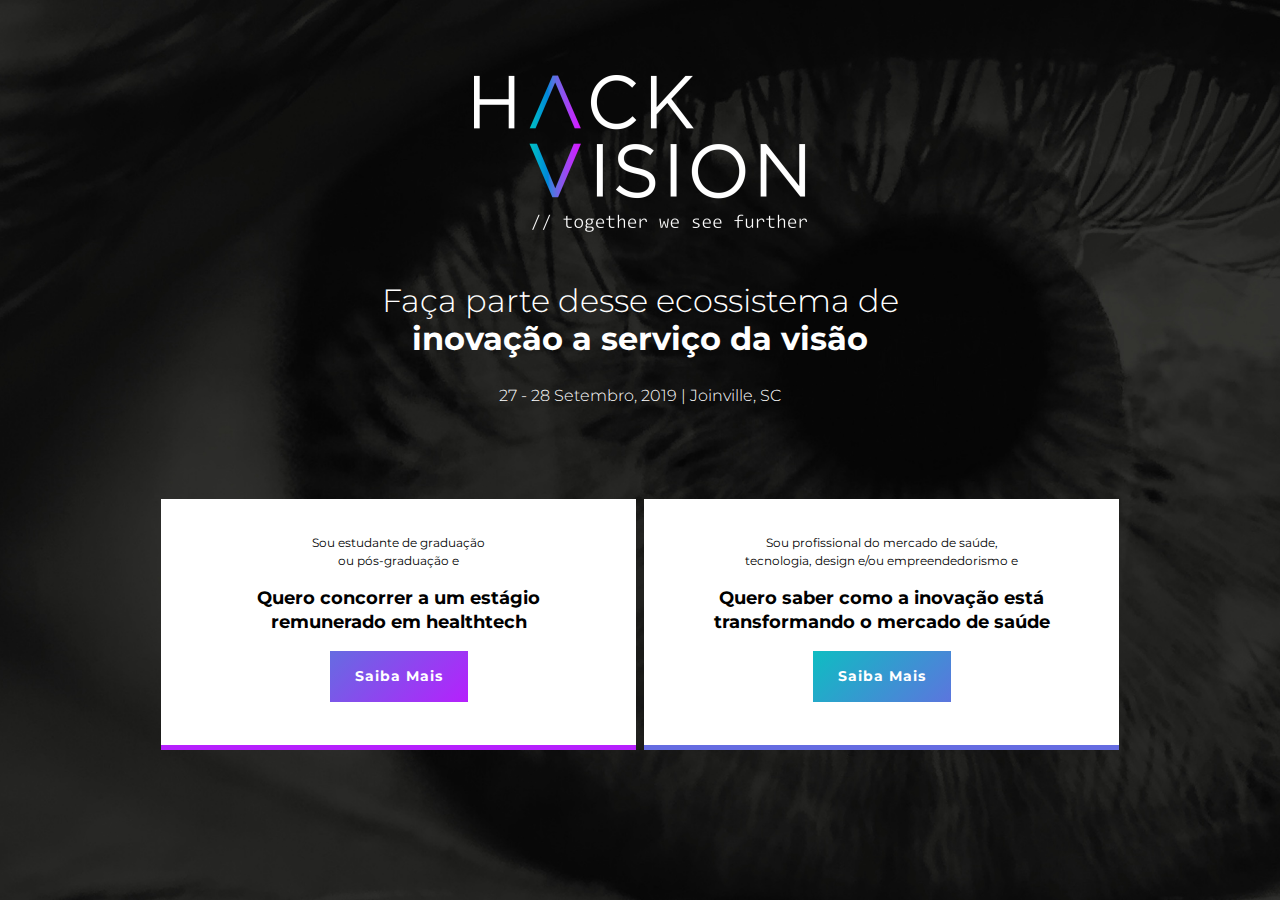
==== commit cf5d1a39: "Update" ====
--- a/index.html
+++ b/index.html
@@ -50,7 +50,7 @@
         <div class="row justify-content-center">
             <div class="mbr-white col-md-8">
                 <img src="hackaton/assets/images/logohack.png" class="m-auto d-block intro-logo">
-                <h1 class="mbr-section-title align-center pb-3 mbr-fonts-style title-event">Faça parte desse ecossistema de <br><br><b>inovação a serviço da visão</b></h1>
+                <h1 class="mbr-section-title align-center pb-3 mbr-fonts-style title-event">Faça parte desse ecossistema de <br><b>inovação a serviço da visão</b></h1>
                 <p class="mbr-text align-center mbr-fonts-style date-event">27 - 28 Setembro, 2019 | Joinville, SC<br></p>
             </div>
         </div>
@@ -82,4 +82,4 @@
 
 
 </body>
-</html>
+</html>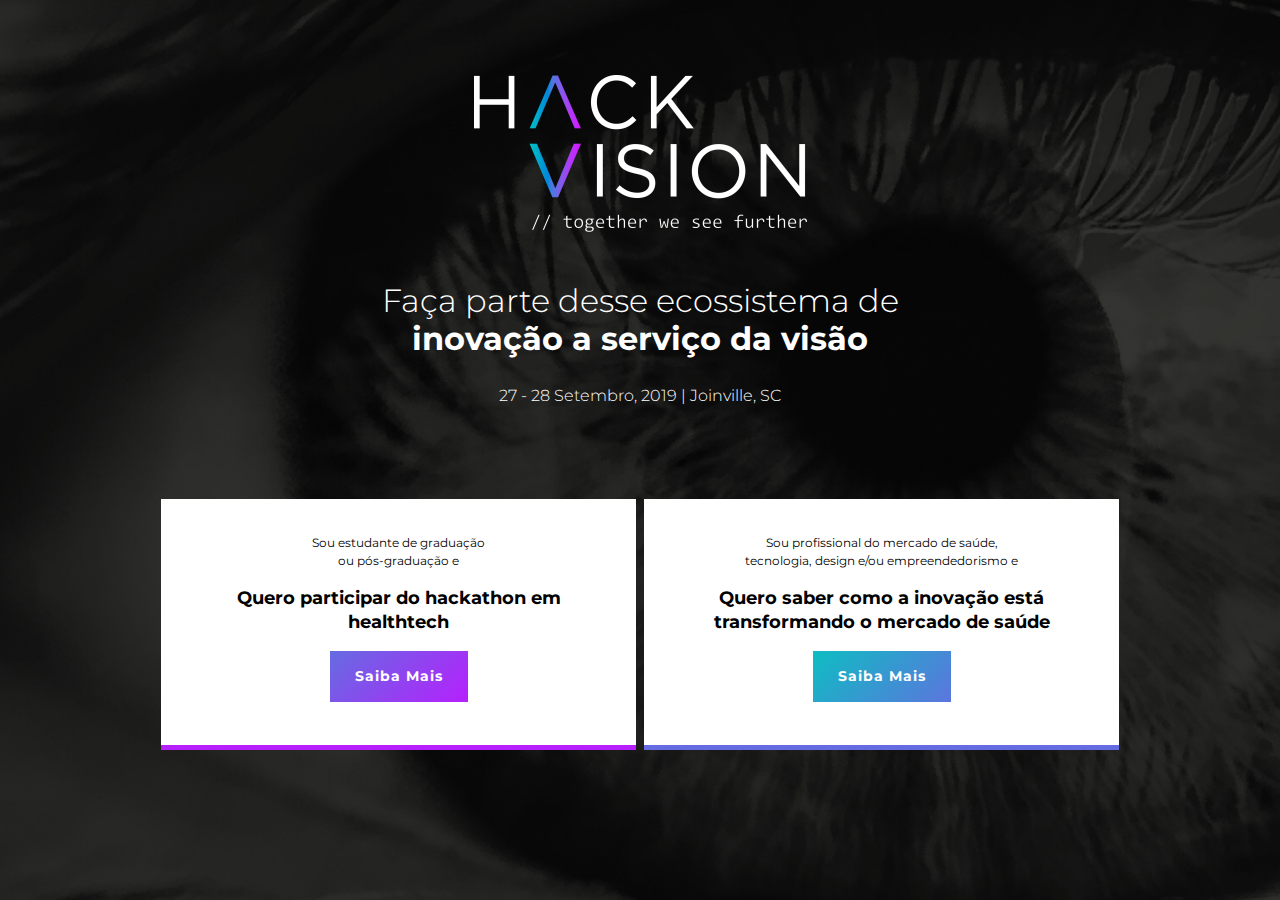
==== commit 5e78e86e: "Update index.html" ====
--- a/index.html
+++ b/index.html
@@ -60,7 +60,7 @@
       <div class="row justify-content-center">
         <div class="col-12 col-md-5 mx-md-1 text-center card-link-hackaton">
             <p class="who-are-you">Sou estudante de graduação<br> ou pós-graduação e</p>
-            <h2 class="what-you-want">Quero concorrer a um estágio remunerado em healthtech</h2>
+            <h2 class="what-you-want">Quero participar do hackathon em healthtech</h2>
             <a href="/hackaton" class="btn event-btn hackaton">Saiba Mais</a>
         </div>
         <div class="col-12 col-md-5 mx-md-1 text-center card-link-simposio">
@@ -73,7 +73,7 @@
 </section>
 
 
-  <section class="engine"><a href="https://mobirise.info/k">develop free website</a></section><script src="assets/web/assets/jquery/jquery.min.js"></script>
+<script src="assets/web/assets/jquery/jquery.min.js"></script>
   <script src="assets/popper/popper.min.js"></script>
   <script src="assets/tether/tether.min.js"></script>
   <script src="assets/bootstrap/js/bootstrap.min.js"></script>
@@ -82,4 +82,4 @@
 
 
 </body>
-</html>+</html>
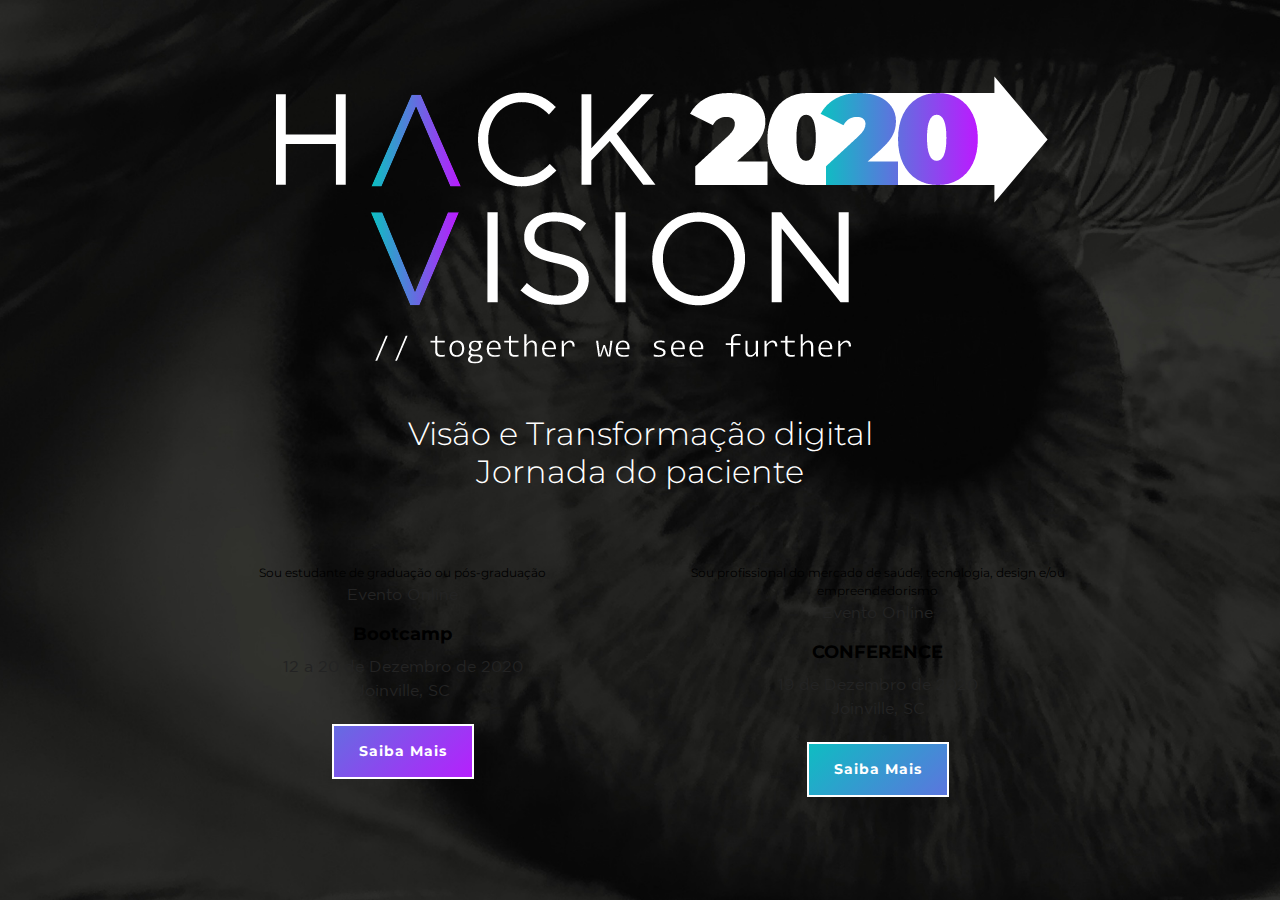
==== commit dbbd81a0: "new hackvision website" ====
--- a/index.html
+++ b/index.html
@@ -6,31 +6,10 @@
   <meta http-equiv="X-UA-Compatible" content="IE=edge">
   <meta name="generator" content="Mobirise v4.10.5, mobirise.com">
   <meta name="viewport" content="width=device-width, initial-scale=1, minimum-scale=1">
-  <link rel="shortcut icon" href="assets/images/logohack-132x71.png" type="image/x-icon">
-
-  <title>Hackvision</title>
-  <meta itemprop="name" content="Hackvision">
-  <meta name="author" content="Hackvision">
-  <meta name="keywords" content="oftalmologia,hackathon,cegueira,design,software development,software,desenvolvimento de software">
-  <meta name="description" content="O Hackvision é uma iniciativa que visa criar um ecossistema de inovação focado em soluções digitais para a promoção da saúde ocular e prevenção à cegueira, através de um programa inédito de educação, pesquisa e desenvolvimento continuados.">
-  <meta itemprop="description" content="O Hackvision é uma iniciativa que visa criar um ecossistema de inovação focado em soluções digitais para a promoção da saúde ocular e prevenção à cegueira, através de um programa inédito de educação, pesquisa e desenvolvimento continuados.">
-
-  <meta name="twitter:card" content="summary_large_image">
-  <meta name="twitter:image" content="http://hackvision.com.br/assets/images/twitter.png">
-  <meta name="twitter:title" content="Hackvision">
-  <meta name="twitter:description" content="O Hackvision é uma iniciativa que visa criar um ecossistema de inovação focado em soluções digitais para a promoção da saúde ocular e prevenção à cegueira, através de um programa inédito de educação, pesquisa e desenvolvimento continuados.">
-  <meta name="twitter:site" content="@magrathealabs">
-  <meta name="twitter:url" content="http://hackvision.com.br/">
-
-  <meta property="og:title" content="Hackvision">
-  <meta property="og:description" content="O Hackvision é uma iniciativa que visa criar um ecossistema de inovação focado em soluções digitais para a promoção da saúde ocular e prevenção à cegueira, através de um programa inédito de educação, pesquisa e desenvolvimento continuados.">
-  <meta property="og:type" content="website">
-  <meta property="og:url" content="http://hackvision.com.br/">
-  <meta property="og:image" content="http://hackvision.com.br/assets/images/facebook.png">
-  <meta property="og:site_name" content="Hackvision">
-  <meta property="og:image:width" content="1200">
-  <meta property="og:image:height" content="630">
-
+  <link rel="shortcut icon" href="conference/assets/images/logohack-132x71.png" type="image/x-icon">
+  <meta name="description" content="">
+  
+  <title>Home</title>
   <link rel="stylesheet" href="assets/web/assets/mobirise-icons/mobirise-icons.css">
   <link rel="stylesheet" href="assets/tether/tether.min.css">
   <link rel="stylesheet" href="assets/bootstrap/css/bootstrap.min.css">
@@ -38,48 +17,67 @@
   <link rel="stylesheet" href="assets/bootstrap/css/bootstrap-reboot.min.css">
   <link rel="stylesheet" href="assets/theme/css/style.css">
   <link rel="stylesheet" href="assets/mobirise/css/mbr-additional.css" type="text/css">
-  <link href="simposio/assets/fonts/style.css" rel="stylesheet">
-  <link href="https://fonts.googleapis.com/css?family=Montserrat:300,400,700&display=swap" rel="stylesheet">
-
-
-
+  <link href="conference/assets/fonts/style.css" rel="stylesheet">
+  <link href="https://fonts.googleapis.com/css?family=Montserrat:300,400,500,700&display=swap" rel="stylesheet">
+  
+  
+  
 </head>
 <body style="font-family: Gotham-Book;">
-  <section class="header5 cid-rzkz4OAQTn" style="background-image: url('assets/images/bg.jpg'); min-height: 100vh; display: grid;" id="header5-0">
+  <section class="header5 cid-rzkz4OAQTn" style="background-image: url('assets/images/bg.jpg'); min-height: 100vh;" id="header5-0">
     <div class="container">
         <div class="row justify-content-center">
-            <div class="mbr-white col-md-8">
-                <img src="hackaton/assets/images/logohack.png" class="m-auto d-block intro-logo">
-                <h1 class="mbr-section-title align-center pb-3 mbr-fonts-style title-event">Faça parte desse ecossistema de <br><b>inovação a serviço da visão</b></h1>
-                <p class="mbr-text align-center mbr-fonts-style date-event">27 - 28 Setembro, 2019 | Joinville, SC<br></p>
+            <div class="mbr-white col-md-8 mb-lg-5">
+                <img src="bootcamp/assets/images/logohack.png" class="m-auto d-block intro-logo">
+                <h1 class="mbr-section-title align-center pb-3 mbr-fonts-style title-event">Visão e Transformação digital<br>Jornada do paciente</h1>
             </div>
         </div>
     </div>
 
-    <div class="container">
+    <div class="container">     
       <div class="row justify-content-center">
-        <div class="col-12 col-md-5 mx-md-1 text-center card-link-hackaton">
-            <p class="who-are-you">Sou estudante de graduação<br> ou pós-graduação e</p>
-            <h2 class="what-you-want">Quero participar do hackathon em healthtech</h2>
-            <a href="/hackaton" class="btn event-btn hackaton">Saiba Mais</a>
+        <div class="col-12 col-md-5">
+          <div class="text-center card-link mx-md-1">
+            <div class="who-container text-center hackathon">
+              <p class="who-are-you mb-0">Sou estudante de graduação ou pós-graduação</p>
+            </div>
+            <div class="card-content text-center">
+              <div class="big-caption hackathon">
+                <p>Evento Online</p>
+              </div>
+              <h2 class="what-you-want">Bootcamp</h2>
+              <p class="event-date"><span class="hackathon">12 a 20 de Dezembro de 2020</span><br>Joinville, SC</p>
+              <a href="/bootcamp" class="btn event-btn hackaton">Saiba Mais</a>
+            </div>
+          </div>
         </div>
-        <div class="col-12 col-md-5 mx-md-1 text-center card-link-simposio">
-            <p class="who-are-you">Sou profissional do mercado de saúde,<br> tecnologia, design e/ou empreendedorismo e</p>
-            <h2 class="what-you-want">Quero saber como a inovação está transformando o mercado de saúde</h2>
-            <a href="/simposio" class="btn event-btn simposio">Saiba Mais</a>
+        <div class="col-12 col-md-5">
+          <div class="text-center card-link mx-md-1">
+            <div class="who-container text-center simposio">
+              <p class="who-are-you mb-0">Sou profissional do mercado de saúde, tecnologia, design e/ou empreendedorismo</p>
+            </div>
+            <div class="card-content text-center">
+              <div class="big-caption simposio">
+                <p>Evento Online</p>
+              </div>
+              <h2 class="what-you-want">CONFERENCE</h2>
+              <p class="event-date"><span class="simposio">19 de Dezembro de 2020</span><br>Joinville, SC</p>
+              <a href="/conference" class="btn event-btn simposio">Saiba Mais</a>
+            </div>
+          </div>
         </div>
       </div>
     </div>
 </section>
 
 
-<script src="assets/web/assets/jquery/jquery.min.js"></script>
+  <section class="engine"><a href="https://mobirise.info/k">develop free website</a></section><script src="assets/web/assets/jquery/jquery.min.js"></script>
   <script src="assets/popper/popper.min.js"></script>
   <script src="assets/tether/tether.min.js"></script>
   <script src="assets/bootstrap/js/bootstrap.min.js"></script>
   <script src="assets/smoothscroll/smooth-scroll.js"></script>
   <script src="assets/theme/js/script.js"></script>
-
-
+  
+  
 </body>
-</html>
+</html>--- a/conference/assets/fonts/style.css
+++ b/conference/assets/fonts/style.css
@@ -0,0 +1,8 @@
+@font-face {
+   font-family: 'Gotham-Book';
+   src: url('Gotham-Book/font.ttf');
+}
+@font-face {
+   font-family: 'Gotham-Bold';
+   src: url('Gotham-Bold/font.ttf');
+}
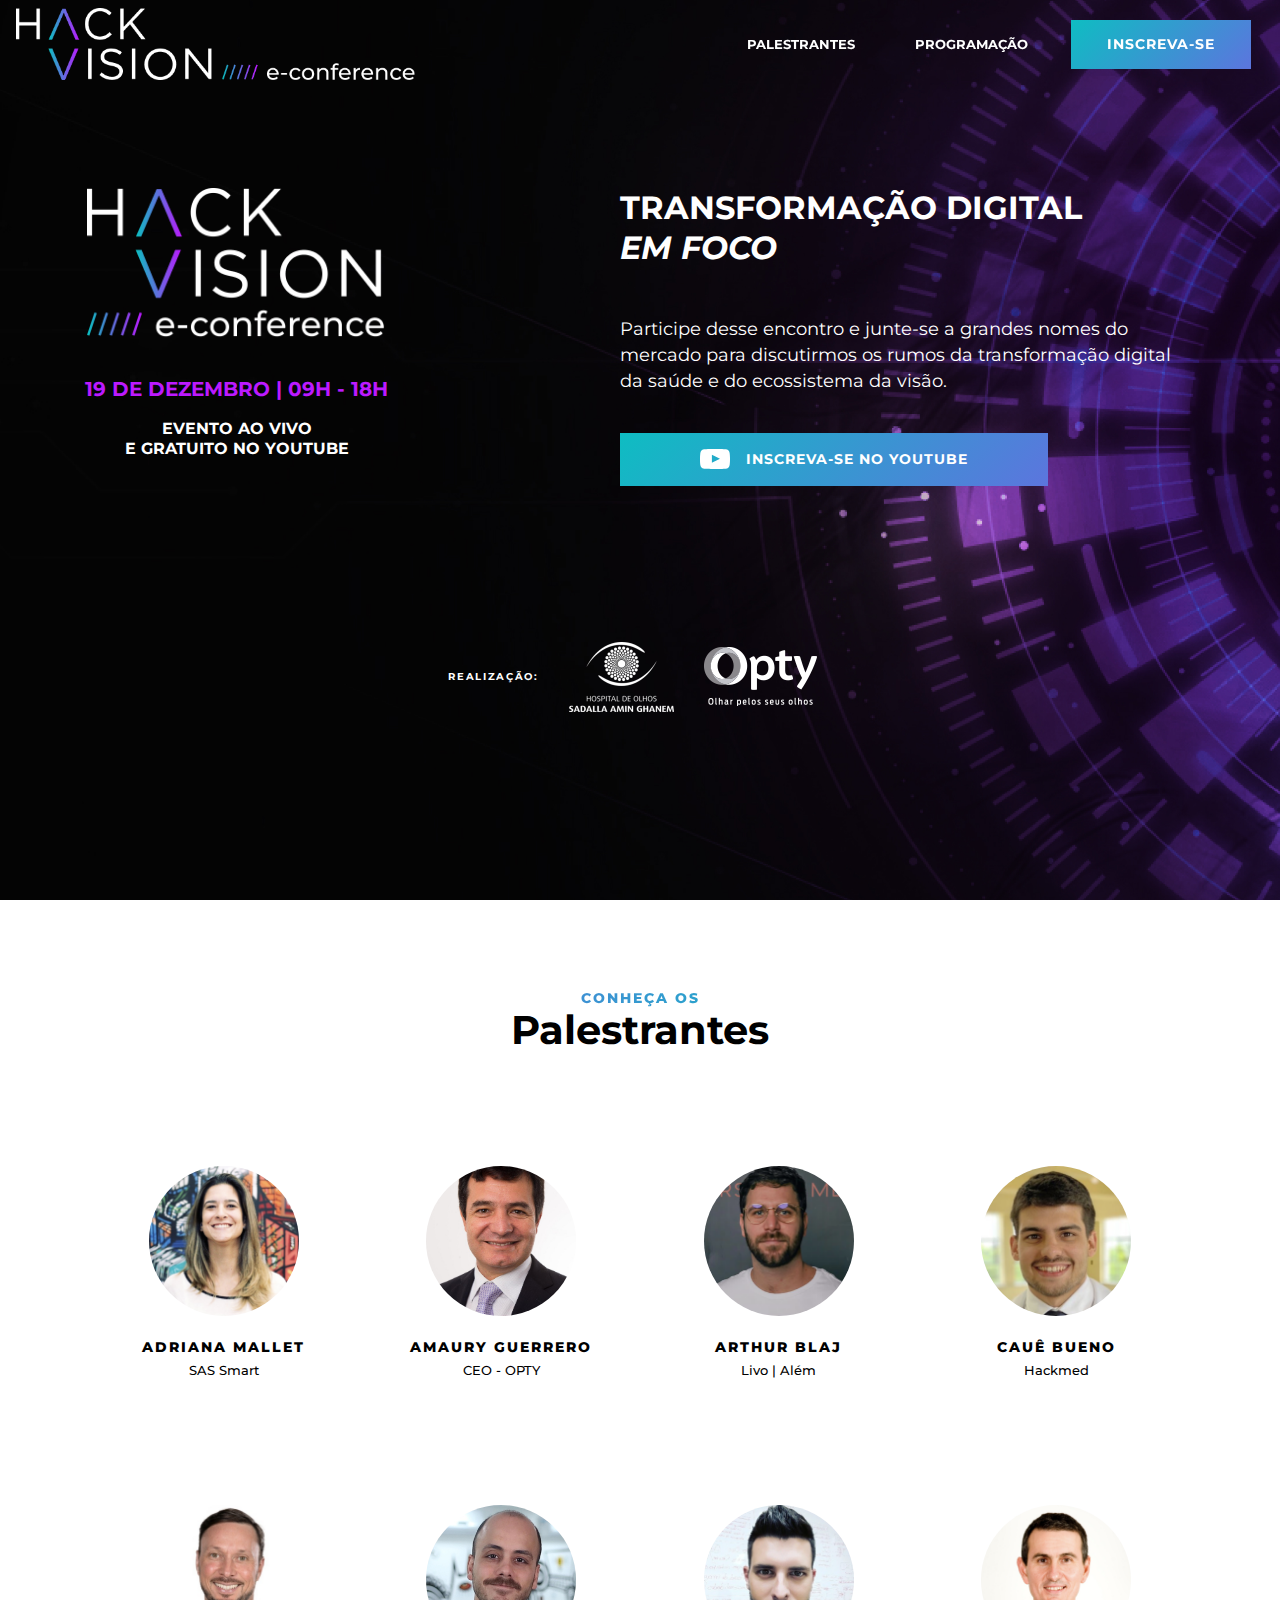
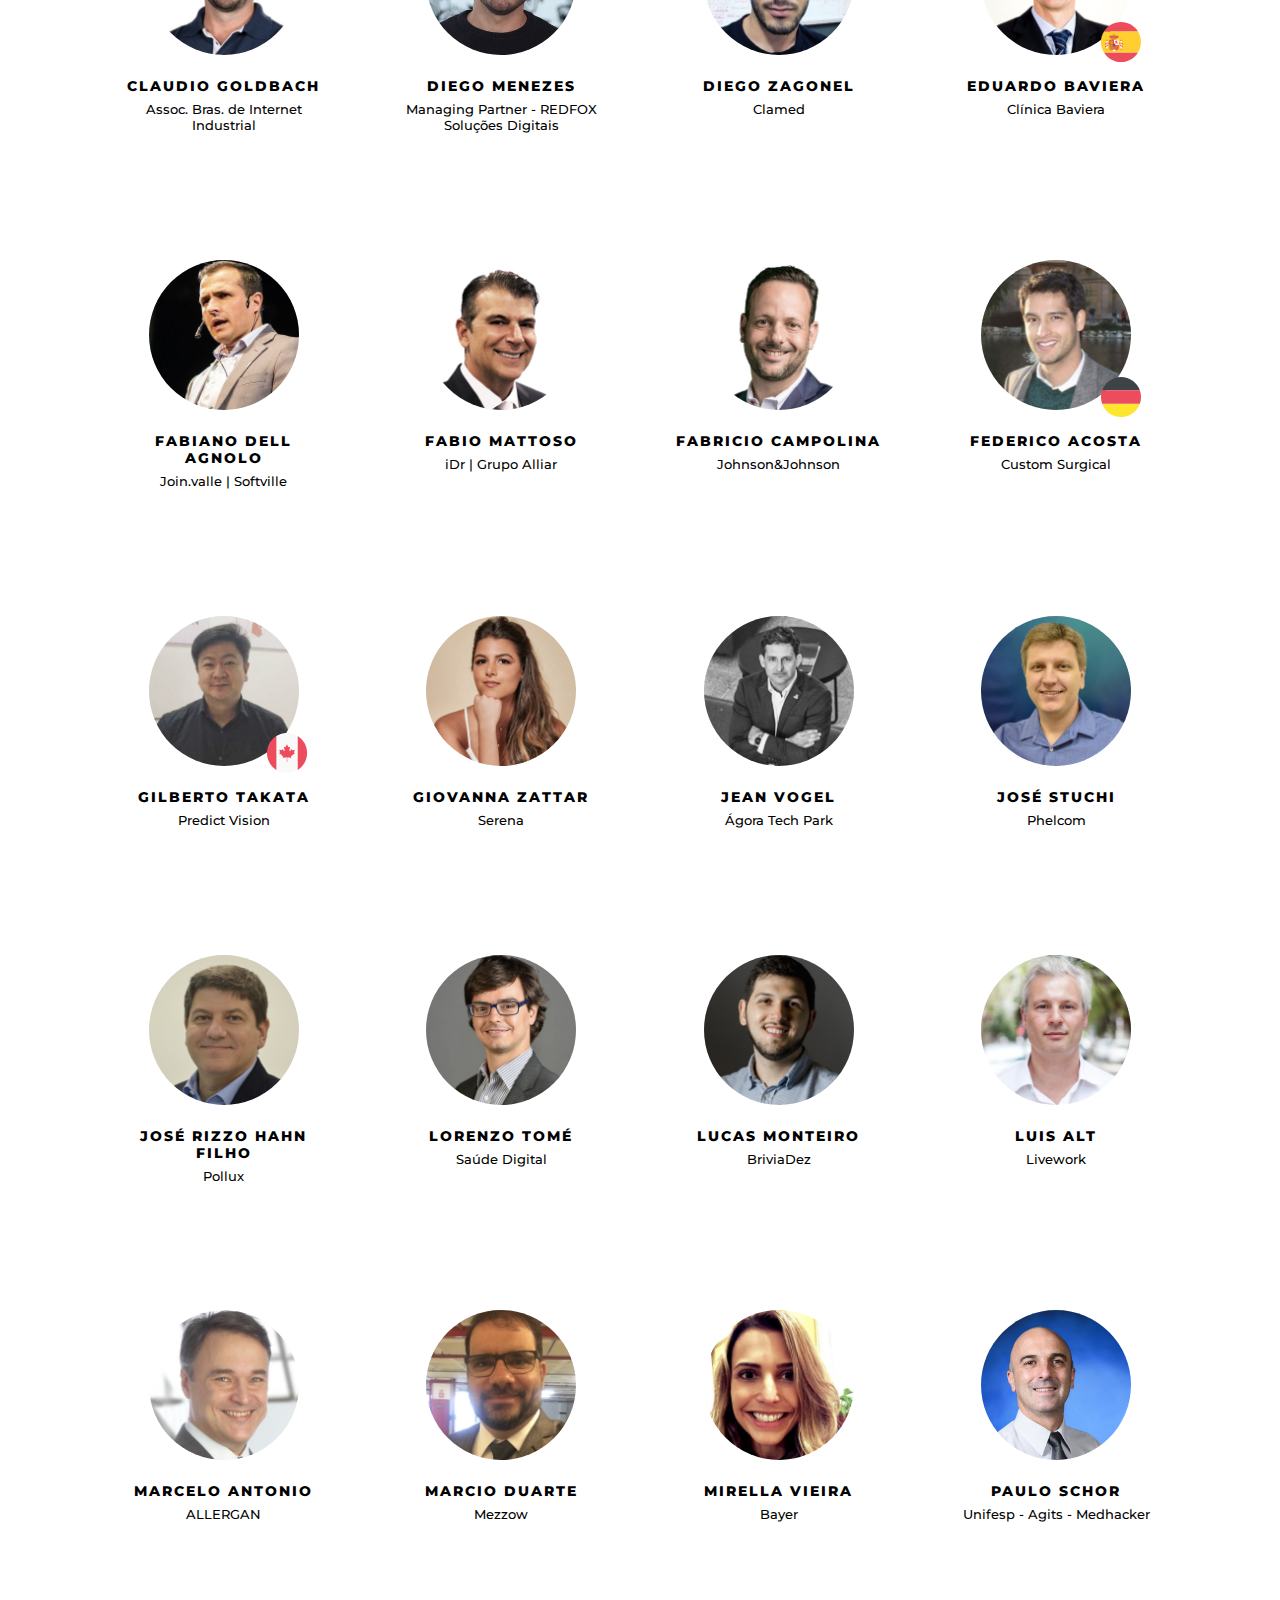
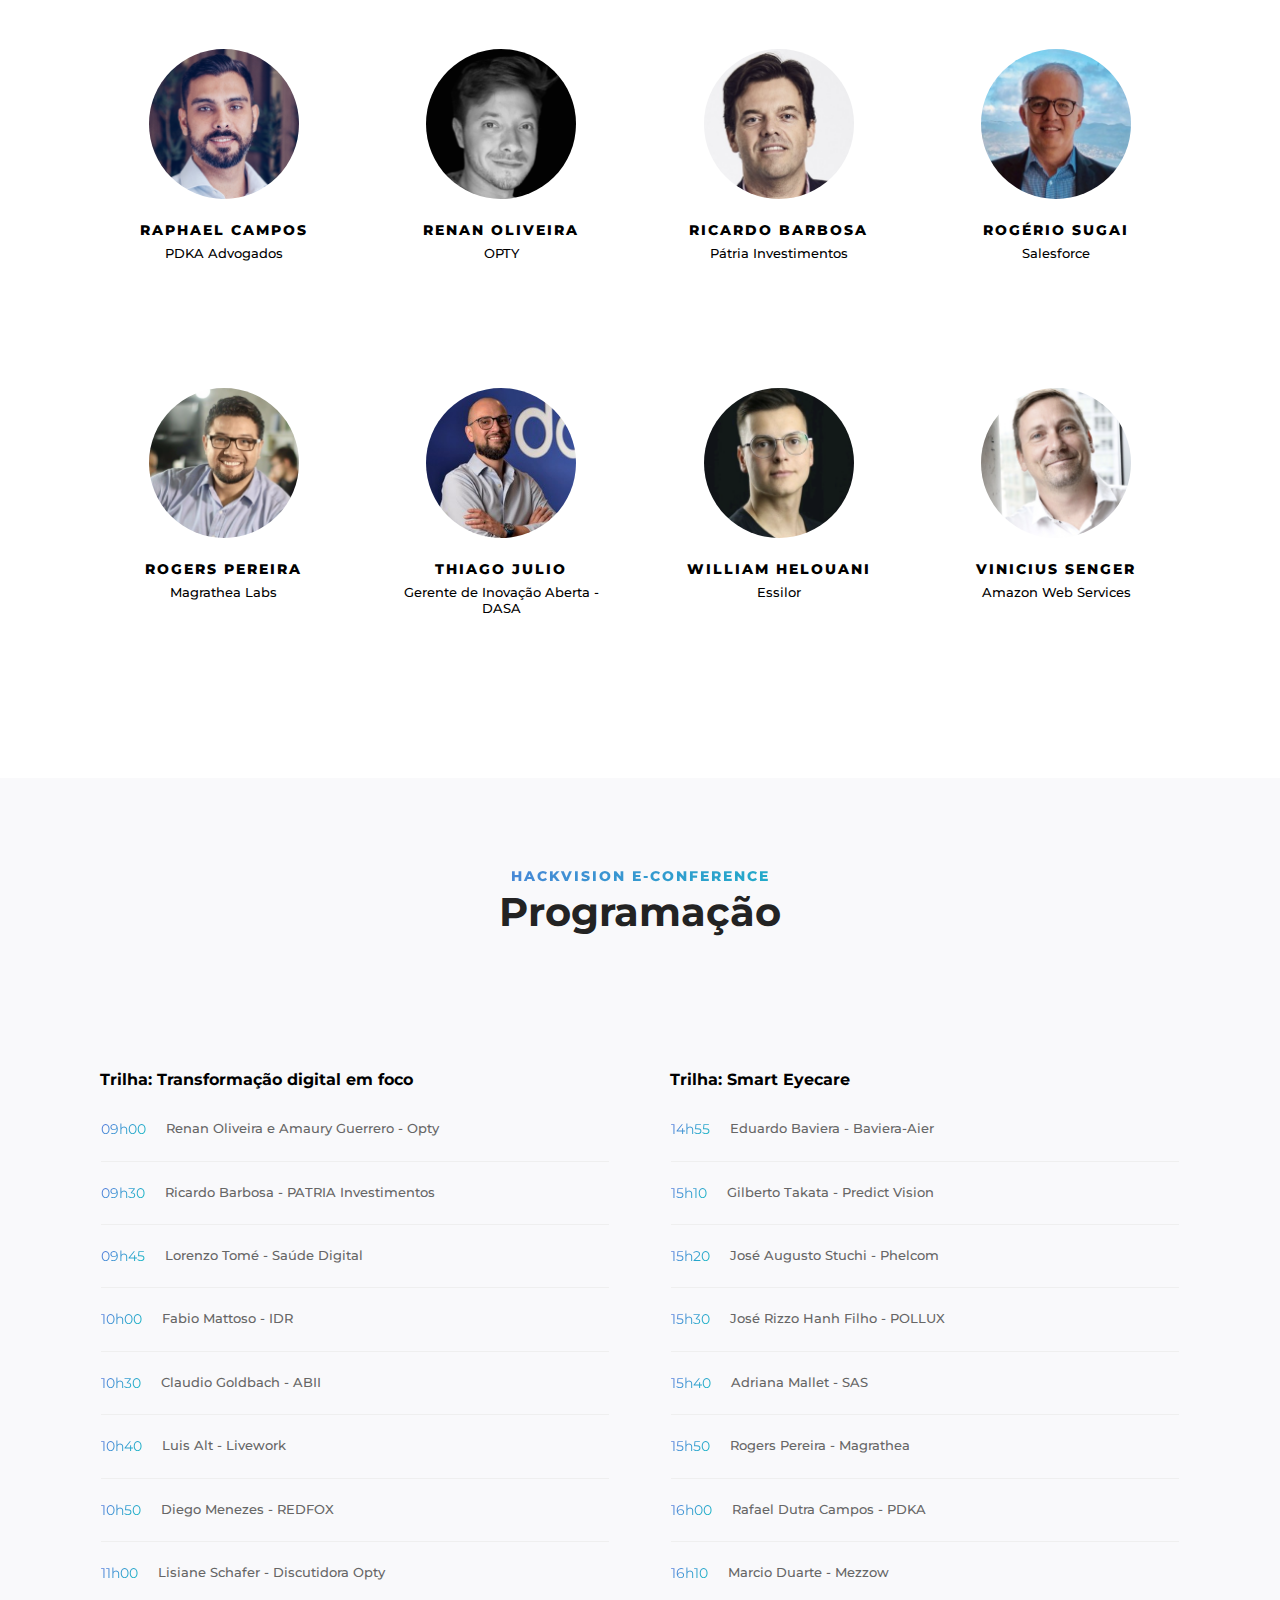
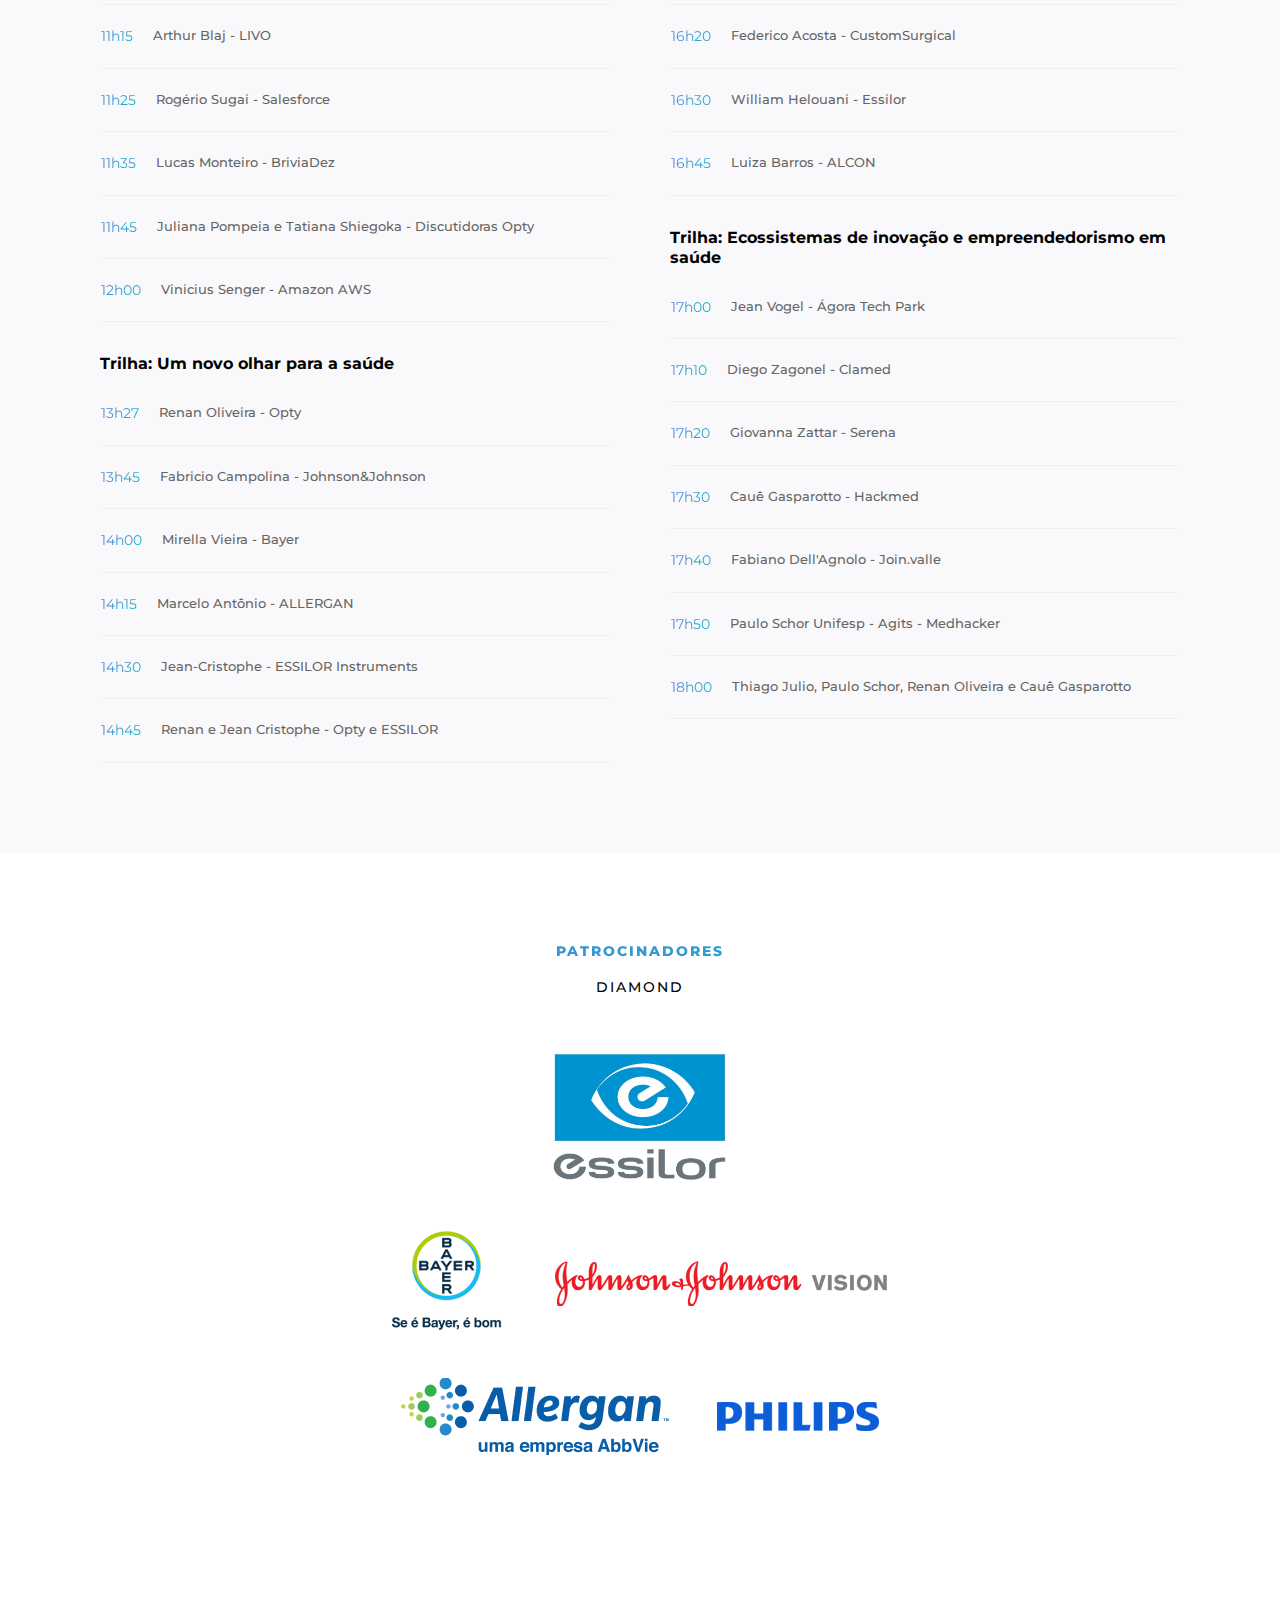
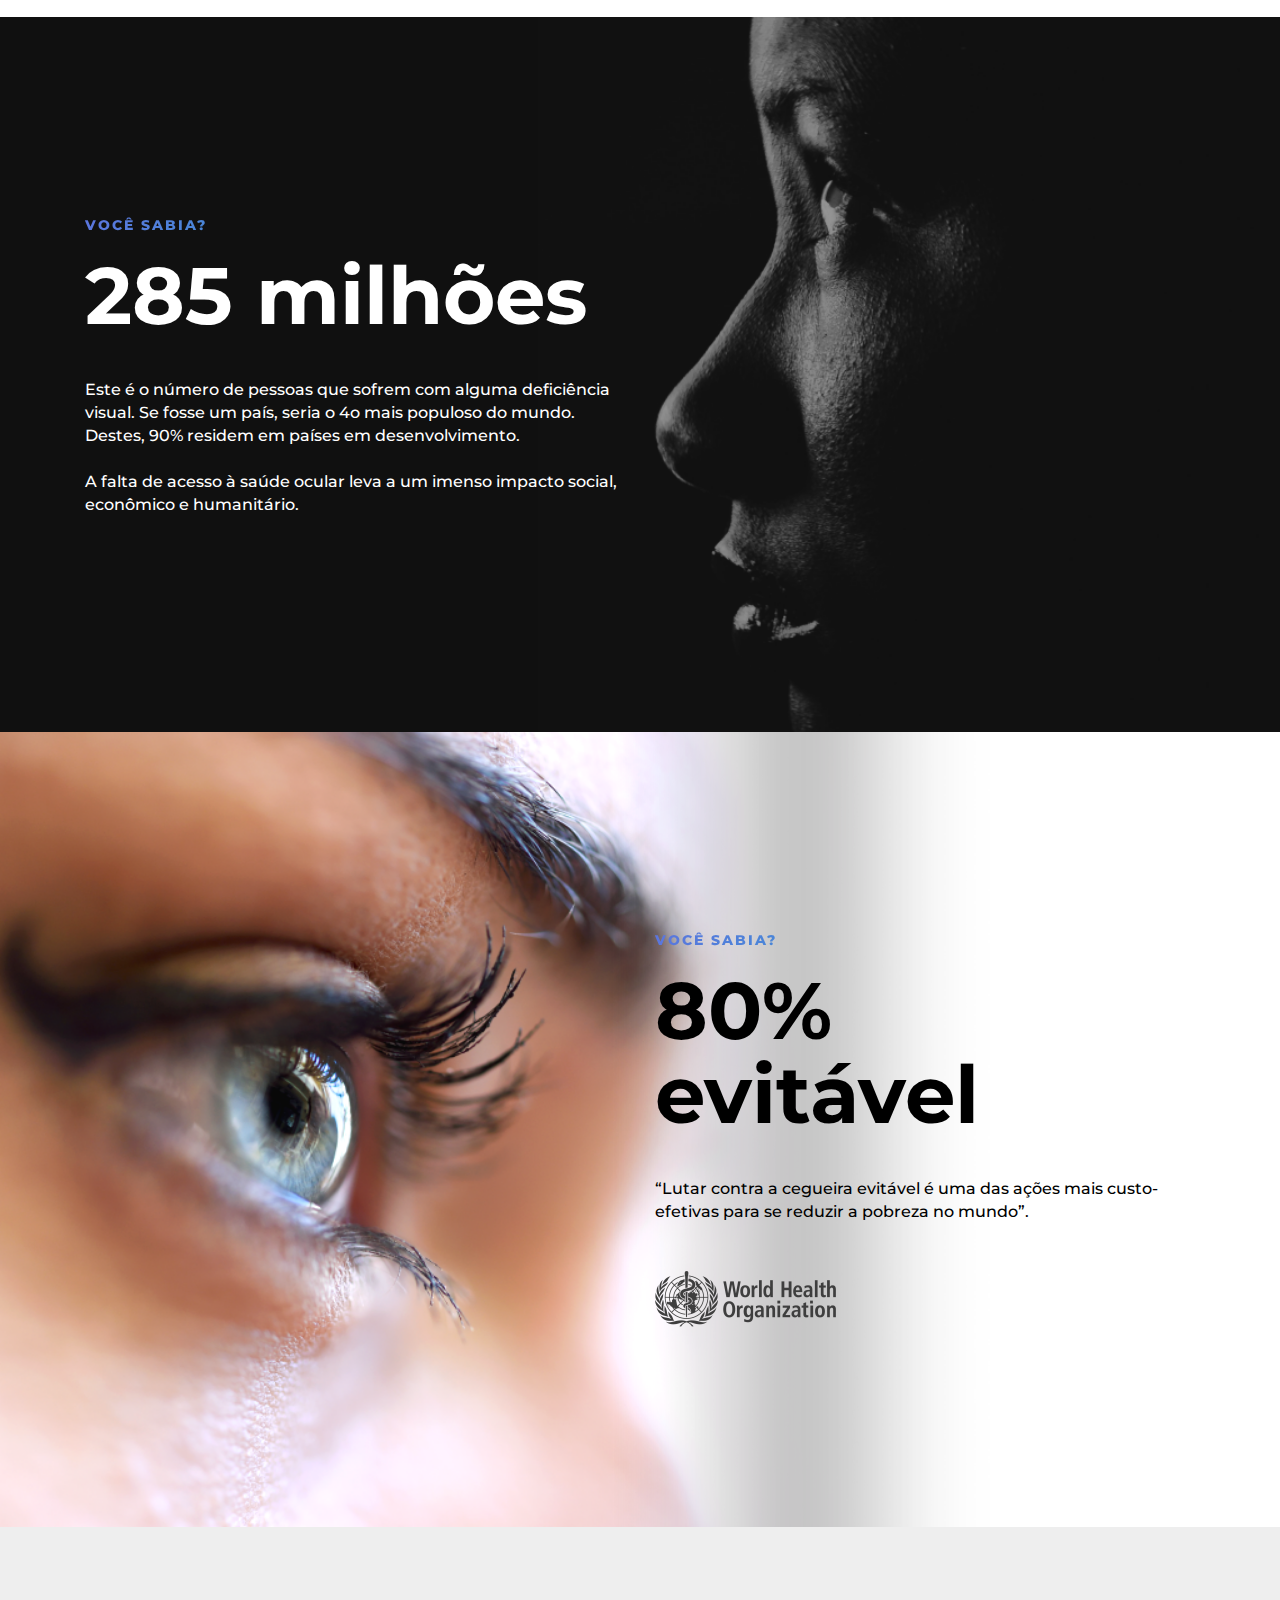
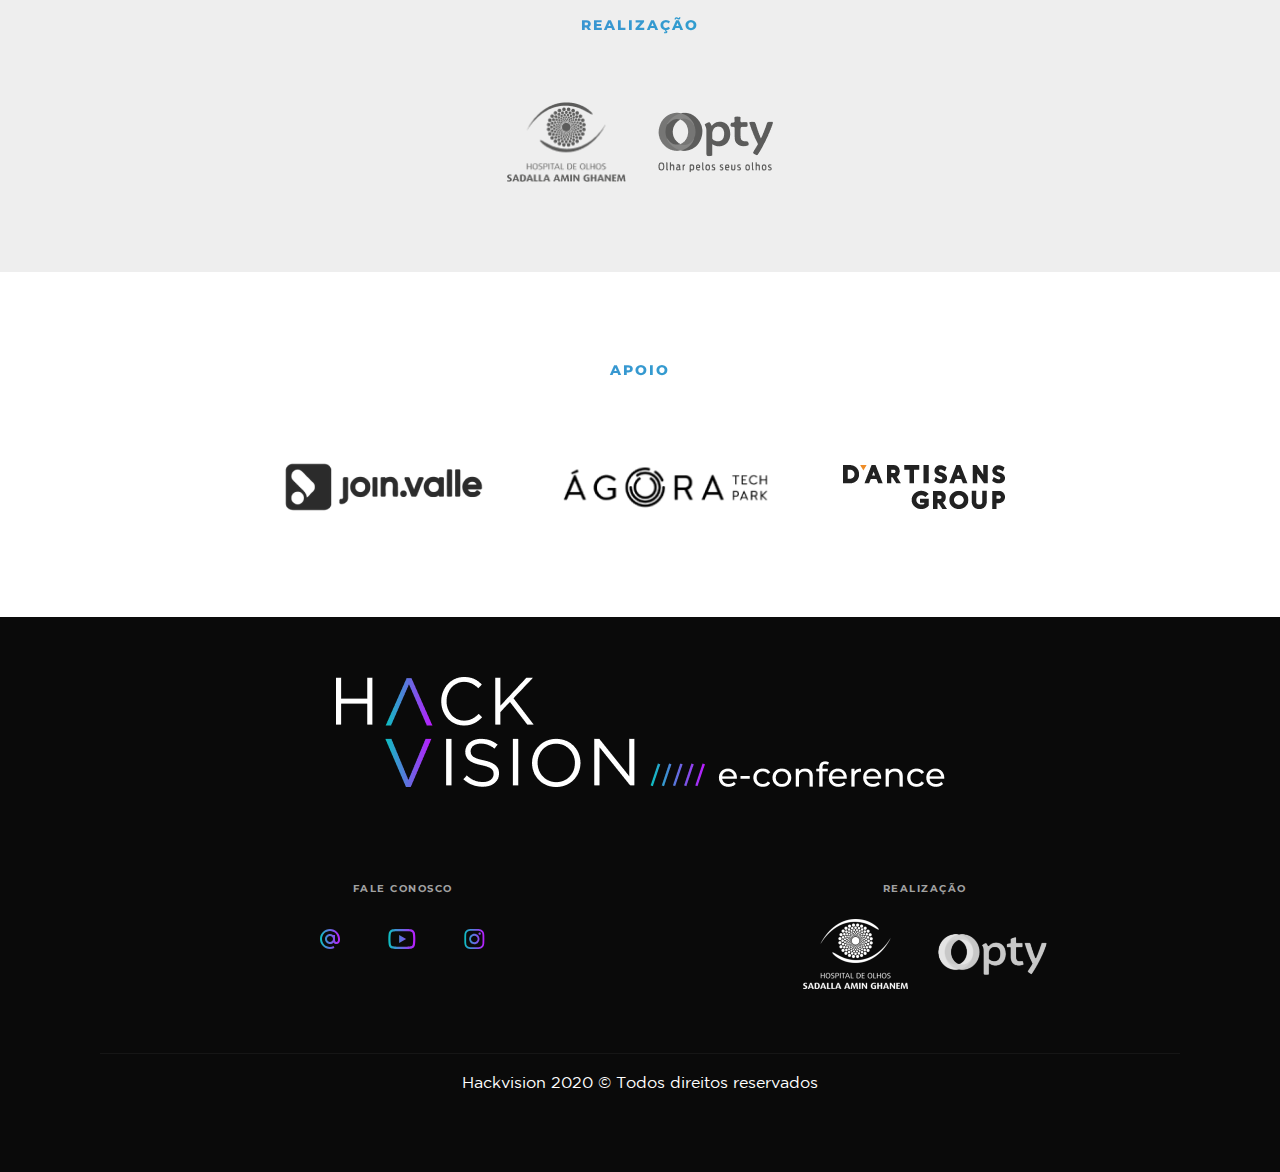
==== commit 750fb17a: "new index" ====
--- a/index.html
+++ b/index.html
@@ -1,83 +1,1272 @@
 <!DOCTYPE html>
-<html  >
+<html>
+
 <head>
-  <!-- Site made with Mobirise Website Builder v4.10.5, https://mobirise.com -->
-  <meta charset="UTF-8">
-  <meta http-equiv="X-UA-Compatible" content="IE=edge">
-  <meta name="generator" content="Mobirise v4.10.5, mobirise.com">
-  <meta name="viewport" content="width=device-width, initial-scale=1, minimum-scale=1">
-  <link rel="shortcut icon" href="conference/assets/images/logohack-132x71.png" type="image/x-icon">
-  <meta name="description" content="">
-  
-  <title>Home</title>
-  <link rel="stylesheet" href="assets/web/assets/mobirise-icons/mobirise-icons.css">
-  <link rel="stylesheet" href="assets/tether/tether.min.css">
-  <link rel="stylesheet" href="assets/bootstrap/css/bootstrap.min.css">
-  <link rel="stylesheet" href="assets/bootstrap/css/bootstrap-grid.min.css">
-  <link rel="stylesheet" href="assets/bootstrap/css/bootstrap-reboot.min.css">
-  <link rel="stylesheet" href="assets/theme/css/style.css">
-  <link rel="stylesheet" href="assets/mobirise/css/mbr-additional.css" type="text/css">
-  <link href="conference/assets/fonts/style.css" rel="stylesheet">
-  <link href="https://fonts.googleapis.com/css?family=Montserrat:300,400,500,700&display=swap" rel="stylesheet">
-  
-  
-  
+    <!-- Site made with Mobirise Website Builder v4.10.5, https://mobirise.com -->
+    <meta charset="UTF-8">
+    <meta http-equiv="X-UA-Compatible" content="IE=edge">
+    <meta name="generator" content="Mobirise v4.10.5, mobirise.com">
+    <meta name="viewport" content="width=device-width, initial-scale=1, minimum-scale=1">
+    <link rel="shortcut icon" href="/conference/assets/images/logohack-132x71.png" type="image/x-icon">
+    <meta name="description" content="">
+
+    <title>E-Conference | Hack Vision</title>
+    <link rel="stylesheet" href="/conference/assets/web/assets/mobirise-icons/mobirise-icons.css">
+    <link rel="stylesheet" href="/conference/assets/tether/tether.min.css">
+    <link rel="stylesheet" href="/conference/assets/bootstrap/css/bootstrap.min.css">
+    <link rel="stylesheet" href="/conference/assets/bootstrap/css/bootstrap-grid.min.css">
+    <link rel="stylesheet" href="/conference/assets/bootstrap/css/bootstrap-reboot.min.css">
+    <link rel="stylesheet" href="/conference/assets/socicon/css/styles.css">
+    <link rel="stylesheet" href="/conference/assets/dropdown/css/style.css">
+    <link rel="stylesheet" href="/conference/assets/theme/css/style.css">
+    <link rel="stylesheet" href="/conference/assets/slick/slick.css">
+    <link rel="stylesheet" href="/conference/assets/slick/slick-theme.css">
+    <link href="/conference/assets/fonts/style.css" rel="stylesheet">
+    <link rel="stylesheet" href="/conference/assets/mobirise/css/mbr-additional.css" type="text/css">
+    <link href="https://fonts.googleapis.com/css?family=Montserrat:300,400,500,700,800&display=swap" rel="stylesheet">
+
+
+
 </head>
-<body style="font-family: Gotham-Book;">
-  <section class="header5 cid-rzkz4OAQTn" style="background-image: url('assets/images/bg.jpg'); min-height: 100vh;" id="header5-0">
-    <div class="container">
-        <div class="row justify-content-center">
-            <div class="mbr-white col-md-8 mb-lg-5">
-                <img src="bootcamp/assets/images/logohack.png" class="m-auto d-block intro-logo">
-                <h1 class="mbr-section-title align-center pb-3 mbr-fonts-style title-event">Visão e Transformação digital<br>Jornada do paciente</h1>
-            </div>
-        </div>
-    </div>
-
-    <div class="container">     
-      <div class="row justify-content-center">
-        <div class="col-12 col-md-5">
-          <div class="text-center card-link mx-md-1">
-            <div class="who-container text-center hackathon">
-              <p class="who-are-you mb-0">Sou estudante de graduação ou pós-graduação</p>
-            </div>
-            <div class="card-content text-center">
-              <div class="big-caption hackathon">
-                <p>Evento Online</p>
-              </div>
-              <h2 class="what-you-want">Bootcamp</h2>
-              <p class="event-date"><span class="hackathon">12 a 20 de Dezembro de 2020</span><br>Joinville, SC</p>
-              <a href="/bootcamp" class="btn event-btn hackaton">Saiba Mais</a>
-            </div>
-          </div>
-        </div>
-        <div class="col-12 col-md-5">
-          <div class="text-center card-link mx-md-1">
-            <div class="who-container text-center simposio">
-              <p class="who-are-you mb-0">Sou profissional do mercado de saúde, tecnologia, design e/ou empreendedorismo</p>
-            </div>
-            <div class="card-content text-center">
-              <div class="big-caption simposio">
-                <p>Evento Online</p>
-              </div>
-              <h2 class="what-you-want">CONFERENCE</h2>
-              <p class="event-date"><span class="simposio">19 de Dezembro de 2020</span><br>Joinville, SC</p>
-              <a href="/conference" class="btn event-btn simposio">Saiba Mais</a>
-            </div>
-          </div>
-        </div>
-      </div>
-    </div>
+
+<body>
+    <section class="menu cid-qTkzRZLJNu" once="menu" id="menu1-0">
+
+
+
+        <nav
+            class="navbar navbar-expand beta-menu navbar-dropdown align-items-center navbar-fixed-top navbar-toggleable-sm bg-color transparent">
+            <button class="navbar-toggler navbar-toggler-right" type="button" data-toggle="collapse"
+                data-target="#navbarSupportedContent" aria-controls="navbarSupportedContent" aria-expanded="false"
+                aria-label="Toggle navigation">
+                <div class="hamburger">
+                    <span></span>
+                    <span></span>
+                    <span></span>
+                    <span></span>
+                </div>
+            </button>
+            <div id="menuLogo" class="menu-logo">
+                <div class="navbar-brand">
+                    <span class="navbar-logo">
+                        <a href="#">
+                            <img src="/conference/assets/images/header_econference.png" alt="Mobirise" title=""
+                                style="height: 4.5rem;">
+                        </a>
+                    </span>
+                </div>
+            </div>
+            <div class="collapse navbar-collapse mobile-pd" id="navbarSupportedContent">
+                <ul class="navbar-nav nav-dropdown" data-app-modern-menu="true">
+                    <li class="nav-item">
+                        <a class="nav-link link text-white menu-link" href="index.html#talkers">Palestrantes<br></a>
+                    </li>
+                    <li class="nav-item">
+                        <a class="nav-link link text-white menu-link" href="index.html#calendar">Programação</a>
+                    </li>
+                </ul>
+                <div class="navbar-buttons">
+                    <a class="btn btn-sm btn-primary no-border inscribe-event menu-inscribe-event p-3" href="https://www.youtube.com/watch?v=4zl3nMb3-Go" target="_blank">Inscreva-se</a>
+                </div>
+            </div>
+        </nav>
+    </section>
+
+    <section class="engine">
+        <a href="https://www.hackvision.com.br">Hack Vision</a>
+    </section>
+
+
+    <section class="cid-qTkA127IK8 mbr-fullscreen first-section" id="header2-1">
+
+        <div class="container align-center social-reason">
+            <div class="row justify-content-md-center">
+                <div class="mbr-white col-md-12 d-lg-flex flex-row justify-content-md-between">
+                    <div class="hack-event">
+                        <img src="/conference/assets/images/logo_conference.png" alt="hackvision logo" class="intro-logo">
+                        <p class="event-date"><span class="event-bold">19 DE DEZEMBRO | 09H - 18H</span></p>
+                        <p class="date-spec">EVENTO AO VIVO<br/>E GRATUITO NO YOUTUBE</p>
+                    </div>
+                    <div class="text-center text-lg-left event-desc">
+                        <h3 class="event-title mb-md-5">TRANSFORMAÇÃO DIGITAL <br/><i>EM FOCO</i></h3>
+                        <p class="mbr-text pb-md-3 mbr-fonts-style mx-auto event-text">Participe desse encontro e
+                            junte-se a grandes nomes do mercado para discutirmos os rumos da transformação
+                            digital da saúde e do ecossistema da visão.</p>
+                        <div class="text-center d-block d-md-none mb-3">
+                            <a class="btn btn-md btn-secondary inscribe-event" target="_blank" href="https://www.youtube.com/watch?v=4zl3nMb3-Go">
+                                <img src="/conference/assets/images/yt-white.svg" class="mr-3">
+                                Inscreva-se no Youtube
+                            </a>
+                        </div>
+                        <div class="text-left d-none d-md-block">
+                            <a class="btn btn-sm btn-primary no-border inscribe-event ml-0 btn-intro" target="_blank" href="https://www.youtube.com/watch?v=4zl3nMb3-Go">
+                                <img src="/conference/assets/images/yt-white.svg" class="mr-3">
+                                Inscreva-se no Youtube
+                            </a>
+                        </div>
+                    </div>
+                </div>
+                <div class="col-12">
+                    <div class="d-md-flex flex-row align-items-center justify-content-md-center realization-section">
+                       <p class="owners mb-2 mb-md-0">Realização: </p>
+                        <div class="d-flex flex-row align-items-center justify-content-center">
+                            <a href="https://www.sadalla.com.br/index/" target="_blank"><img src="/bootcamp/assets/images/logohospital.png" alt="ghanem hospital logo" class="owner-logo d-block"><a>
+                            <a href="https://opty.com.br/" target="_blank"><img src="/bootcamp/assets/images/logoOpty.png" alt="opty logo" class="owner-logo d-block"></a>
+                        </div>
+                    </div>
+                </div>
+            </div>
+        </div>
+
+    </section>
+
+    <section class="testimonials1 cid-rz3CBQfPCp section-bg-white" id="talkers">
+
+
+
+
+        <div class="container">
+            <div class="row justify-content-md-center social-reason">
+                <div class="col-12 col-md-6 pb-2 pb-md-5">
+                    <div class="text-center">
+                        <p class="caption-hack mb-0">Conheça os</p>
+                        <h2 class="section-title text-black text-bold">Palestrantes</h2>
+                    </div>
+                </div>
+            </div>
+        </div>
+
+        <div class="container pt-1">
+            <div class="media-container-row">
+                <div class="mbr-testimonial p-3 align-center col-6 col-lg-3">
+                    <div class="card-block">
+                        <div class="testimonial-photo">
+                            <img src="/conference/assets/images/palestrantes/adriana.png">
+                        </div>
+                    </div>
+                    <div class="card-footer">
+                        <div class="mbr-author-name mbr-bold mbr-fonts-style text-black avatar-title">
+                            Adriana Mallet
+                        </div>
+                        <small class="mbr-author-desc mbr-italic mbr-light mbr-fonts-style text-black avatar-company">
+                            SAS Smart
+                        </small>
+                    </div>
+                </div>
+                <div class="mbr-testimonial p-3 align-center col-6 col-lg-3">
+                    <div class="card-block">
+                        <div class="testimonial-photo">
+                            <img src="/conference/assets/images/palestrantes/amaury.jpeg">
+                        </div>
+                    </div>
+                    <div class="card-footer">
+                        <div class="mbr-author-name mbr-bold mbr-fonts-style text-black avatar-title">
+                            Amaury Guerrero
+                        </div>
+                        <small class="mbr-author-desc mbr-italic mbr-light mbr-fonts-style text-black avatar-company">
+                            CEO - OPTY
+                        </small>
+                    </div>
+                </div>
+                <div class="mbr-testimonial p-3 align-center col-6 col-lg-3">
+                    <div class="card-block">
+                        <div class="testimonial-photo">
+                            <img src="/conference/assets/images/palestrantes/arthur.png">
+                        </div>
+                    </div>
+                    <div class="card-footer">
+                        <div class="mbr-author-name mbr-bold mbr-fonts-style text-black avatar-title">
+                            Arthur Blaj
+                        </div>
+                        <small class="mbr-author-desc mbr-italic mbr-light mbr-fonts-style text-black avatar-company">
+                            Livo | Além
+                        </small>
+                    </div>
+                </div>
+                <div class="mbr-testimonial p-3 align-center col-6 col-lg-3">
+                    <div class="card-block">
+                        <div class="testimonial-photo">
+                            <img src="/conference/assets/images/palestrantes/caue.png">
+                        </div>
+                    </div>
+                    <div class="card-footer">
+                        <div class="mbr-author-name mbr-bold mbr-fonts-style text-black avatar-title">
+                            Cauê Bueno
+                        </div>
+                        <small class="mbr-author-desc mbr-italic mbr-light mbr-fonts-style text-black avatar-company">
+                            Hackmed
+                        </small>
+                    </div>
+                </div>
+                <div class="mbr-testimonial p-3 align-center col-6 col-lg-3">
+                    <div class="card-block">
+                        <div class="testimonial-photo">
+                            <img src="/conference/assets/images/palestrantes/claudio.png">
+                        </div>
+                    </div>
+                    <div class="card-footer">
+                        <div class="mbr-author-name mbr-bold mbr-fonts-style text-black avatar-title">
+                            Claudio Goldbach
+                        </div>
+                        <small class="mbr-author-desc mbr-italic mbr-light mbr-fonts-style text-black avatar-company">
+                            Assoc. Bras. de Internet Industrial
+                        </small>
+                    </div>
+                </div>
+                <div class="mbr-testimonial p-3 align-center col-6 col-lg-3">
+                    <div class="card-block">
+                        <div class="testimonial-photo">
+                            <img src="/conference/assets/images/palestrantes/diegomenezes.jpg">
+                        </div>
+                    </div>
+                    <div class="card-footer">
+                        <div class="mbr-author-name mbr-bold mbr-fonts-style text-black avatar-title">
+                            Diego Menezes
+                        </div>
+                        <small class="mbr-author-desc mbr-italic mbr-light mbr-fonts-style text-black avatar-company">
+                            Managing Partner - REDFOX Soluções Digitais
+                        </small>
+                    </div>
+                </div>
+                <div class="mbr-testimonial p-3 align-center col-6 col-lg-3">
+                    <div class="card-block">
+                        <div class="testimonial-photo">
+                            <img src="/conference/assets/images/palestrantes/diego.png">
+                        </div>
+                    </div>
+                    <div class="card-footer">
+                        <div class="mbr-author-name mbr-bold mbr-fonts-style text-black avatar-title">
+                            Diego Zagonel
+                        </div>
+                        <small class="mbr-author-desc mbr-italic mbr-light mbr-fonts-style text-black avatar-company">
+                            Clamed
+                        </small>
+                    </div>
+                </div>
+                <div class="mbr-testimonial p-3 align-center col-6 col-lg-3">
+                    <div class="card-block">
+                        <div class="testimonial-photo">
+                            <img src="/conference/assets/images/palestrantes/eduardo.png">
+                        </div>
+                        <img src="/conference/assets/images/portugal.svg" alt="" class="flag-icon">
+                    </div>
+                    <div class="card-footer">
+                        <div class="mbr-author-name mbr-bold mbr-fonts-style text-black avatar-title">
+                            Eduardo Baviera
+                        </div>
+                        <small class="mbr-author-desc mbr-italic mbr-light mbr-fonts-style text-black avatar-company">
+                            Clínica Baviera
+                        </small>
+                    </div>
+                </div>
+                <div class="mbr-testimonial p-3 align-center col-6 col-lg-3">
+                    <div class="card-block">
+                        <div class="testimonial-photo">
+                            <img src="/conference/assets/images/palestrantes/fabiano.png">
+                        </div>
+                    </div>
+                    <div class="card-footer">
+                        <div class="mbr-author-name mbr-bold mbr-fonts-style text-black avatar-title">
+                            Fabiano Dell Agnolo
+                        </div>
+                        <small class="mbr-author-desc mbr-italic mbr-light mbr-fonts-style text-black avatar-company">
+                            Join.valle | Softville
+                        </small>
+                    </div>
+                </div>
+                <div class="mbr-testimonial p-3 align-center col-6 col-lg-3">
+                    <div class="card-block">
+                        <div class="testimonial-photo">
+                            <img src="/conference/assets/images/palestrantes/fabio.png">
+                        </div>
+                    </div>
+                    <div class="card-footer">
+                        <div class="mbr-author-name mbr-bold mbr-fonts-style text-black avatar-title">
+                            Fabio Mattoso
+                        </div>
+                        <small class="mbr-author-desc mbr-italic mbr-light mbr-fonts-style text-black avatar-company">
+                            iDr | Grupo Alliar
+                        </small>
+                    </div>
+                </div>
+                <div class="mbr-testimonial p-3 align-center col-6 col-lg-3">
+                    <div class="card-block">
+                        <div class="testimonial-photo">
+                            <img src="/conference/assets/images/palestrantes/fabricio.png">
+                        </div>
+                    </div>
+                    <div class="card-footer">
+                        <div class="mbr-author-name mbr-bold mbr-fonts-style text-black avatar-title">
+                            Fabricio Campolina
+                        </div>
+                        <small class="mbr-author-desc mbr-italic mbr-light mbr-fonts-style text-black avatar-company">
+                            Johnson&Johnson
+                        </small>
+                    </div>
+                </div>
+                <div class="mbr-testimonial p-3 align-center col-6 col-lg-3">
+                    <div class="card-block">
+                        <div class="testimonial-photo">
+                            <img src="/conference/assets/images/palestrantes/federico.png">
+                        </div>
+                        <img src="/conference/assets/images/alemanha.svg" alt="" class="flag-icon">
+                    </div>
+                    <div class="card-footer">
+                        <div class="mbr-author-name mbr-bold mbr-fonts-style text-black avatar-title">
+                            Federico Acosta
+                        </div>
+                        <small class="mbr-author-desc mbr-italic mbr-light mbr-fonts-style text-black avatar-company">
+                            Custom Surgical
+                        </small>
+                    </div>
+                </div>
+                <div class="mbr-testimonial p-3 align-center col-6 col-lg-3">
+                    <div class="card-block">
+                        <div class="testimonial-photo">
+                            <img src="/conference/assets/images/palestrantes/gilberto.png">
+                        </div>
+                        <img src="/conference/assets/images/canada.png" alt="" class="flag-icon">
+                    </div>
+                    <div class="card-footer">
+                        <div class="mbr-author-name mbr-bold mbr-fonts-style text-black avatar-title">
+                            Gilberto Takata
+                        </div>
+                        <small class="mbr-author-desc mbr-italic mbr-light mbr-fonts-style text-black avatar-company">
+                            Predict Vision
+                        </small>
+                    </div>
+                </div>
+                <div class="mbr-testimonial p-3 align-center col-6 col-lg-3">
+                    <div class="card-block">
+                        <div class="testimonial-photo">
+                            <img src="/conference/assets/images/palestrantes/giovanna.png">
+                        </div>
+                    </div>
+                    <div class="card-footer">
+                        <div class="mbr-author-name mbr-bold mbr-fonts-style text-black avatar-title">
+                            Giovanna Zattar
+                        </div>
+                        <small class="mbr-author-desc mbr-italic mbr-light mbr-fonts-style text-black avatar-company">
+                            Serena
+                        </small>
+                    </div>
+                </div>
+                <div class="mbr-testimonial p-3 align-center col-6 col-lg-3">
+                    <div class="card-block">
+                        <div class="testimonial-photo">
+                            <img src="/conference/assets/images/palestrantes/jean.png">
+                        </div>
+                    </div>
+                    <div class="card-footer">
+                        <div class="mbr-author-name mbr-bold mbr-fonts-style text-black avatar-title">
+                            Jean Vogel
+                        </div>
+                        <small class="mbr-author-desc mbr-italic mbr-light mbr-fonts-style text-black avatar-company">
+                            Ágora Tech Park
+                        </small>
+                    </div>
+                </div>
+                <div class="mbr-testimonial p-3 align-center col-6 col-lg-3">
+                    <div class="card-block">
+                        <div class="testimonial-photo">
+                            <img src="/conference/assets/images/palestrantes/jose.png">
+                        </div>
+                    </div>
+                    <div class="card-footer">
+                        <div class="mbr-author-name mbr-bold mbr-fonts-style text-black avatar-title">
+                            José Stuchi
+                        </div>
+                        <small class="mbr-author-desc mbr-italic mbr-light mbr-fonts-style text-black avatar-company">
+                            Phelcom
+                        </small>
+                    </div>
+                </div>
+                <div class="mbr-testimonial p-3 align-center col-6 col-lg-3">
+                    <div class="card-block">
+                        <div class="testimonial-photo">
+                            <img src="/conference/assets/images/palestrantes/joserizzo.png">
+                        </div>
+                    </div>
+                    <div class="card-footer">
+                        <div class="mbr-author-name mbr-bold mbr-fonts-style text-black avatar-title">
+                            José Rizzo Hahn Filho
+                        </div>
+                        <small class="mbr-author-desc mbr-italic mbr-light mbr-fonts-style text-black avatar-company">
+                            Pollux
+                        </small>
+                    </div>
+                </div>
+                <div class="mbr-testimonial p-3 align-center col-6 col-lg-3">
+                    <div class="card-block">
+                        <div class="testimonial-photo">
+                            <img src="/conference/assets/images/palestrantes/lorenzo.png">
+                        </div>
+                    </div>
+                    <div class="card-footer">
+                        <div class="mbr-author-name mbr-bold mbr-fonts-style text-black avatar-title">
+                            Lorenzo Tomé
+                        </div>
+                        <small class="mbr-author-desc mbr-italic mbr-light mbr-fonts-style text-black avatar-company">
+                            Saúde Digital
+                        </small>
+                    </div>
+                </div>
+                <div class="mbr-testimonial p-3 align-center col-6 col-lg-3">
+                    <div class="card-block">
+                        <div class="testimonial-photo">
+                            <img src="/conference/assets/images/palestrantes/lucas.png">
+                        </div>
+                    </div>
+                    <div class="card-footer">
+                        <div class="mbr-author-name mbr-bold mbr-fonts-style text-black avatar-title">
+                            Lucas Monteiro
+                        </div>
+                        <small class="mbr-author-desc mbr-italic mbr-light mbr-fonts-style text-black avatar-company">
+                            BriviaDez
+                        </small>
+                    </div>
+                </div>
+                <div class="mbr-testimonial p-3 align-center col-6 col-lg-3">
+                    <div class="card-block">
+                        <div class="testimonial-photo">
+                            <img src="/conference/assets/images/palestrantes/luis.png">
+                        </div>
+                    </div>
+                    <div class="card-footer">
+                        <div class="mbr-author-name mbr-bold mbr-fonts-style text-black avatar-title">
+                            Luis Alt
+                        </div>
+                        <small class="mbr-author-desc mbr-italic mbr-light mbr-fonts-style text-black avatar-company">
+                            Livework
+                        </small>
+                    </div>
+                </div>
+                <div class="mbr-testimonial p-3 align-center col-6 col-lg-3">
+                    <div class="card-block">
+                        <div class="testimonial-photo">
+                            <img src="/conference/assets/images/palestrantes/marcelo.png">
+                        </div>
+                    </div>
+                    <div class="card-footer">
+                        <div class="mbr-author-name mbr-bold mbr-fonts-style text-black avatar-title">
+                            Marcelo Antonio
+                        </div>
+                        <small class="mbr-author-desc mbr-italic mbr-light mbr-fonts-style text-black avatar-company">
+                            ALLERGAN
+                        </small>
+                    </div>
+                </div>
+                <div class="mbr-testimonial p-3 align-center col-6 col-lg-3">
+                    <div class="card-block">
+                        <div class="testimonial-photo">
+                            <img src="/conference/assets/images/palestrantes/marcio.png">
+                        </div>
+                    </div>
+                    <div class="card-footer">
+                        <div class="mbr-author-name mbr-bold mbr-fonts-style text-black avatar-title">
+                            Marcio Duarte
+                        </div>
+                        <small class="mbr-author-desc mbr-italic mbr-light mbr-fonts-style text-black avatar-company">
+                            Mezzow
+                        </small>
+                    </div>
+                </div>
+                <div class="mbr-testimonial p-3 align-center col-6 col-lg-3">
+                    <div class="card-block">
+                        <div class="testimonial-photo">
+                            <img src="/conference/assets/images/palestrantes/mirella.png">
+                        </div>
+                    </div>
+                    <div class="card-footer">
+                        <div class="mbr-author-name mbr-bold mbr-fonts-style text-black avatar-title">
+                            Mirella Vieira
+                        </div>
+                        <small class="mbr-author-desc mbr-italic mbr-light mbr-fonts-style text-black avatar-company">
+                            Bayer
+                        </small>
+                    </div>
+                </div>
+                <div class="mbr-testimonial p-3 align-center col-6 col-lg-3">
+                    <div class="card-block">
+                        <div class="testimonial-photo">
+                            <img src="/conference/assets/images/palestrantes/paulo.jpg">
+                        </div>
+                    </div>
+                    <div class="card-footer">
+                        <div class="mbr-author-name mbr-bold mbr-fonts-style text-black avatar-title">
+                            Paulo Schor
+                        </div>
+                        <small class="mbr-author-desc mbr-italic mbr-light mbr-fonts-style text-black avatar-company">
+                            Unifesp - Agits - Medhacker
+                        </small>
+                    </div>
+                </div>
+                <div class="mbr-testimonial p-3 align-center col-6 col-lg-3">
+                    <div class="card-block">
+                        <div class="testimonial-photo">
+                            <img src="/conference/assets/images/palestrantes/raphael.png">
+                        </div>
+                    </div>
+                    <div class="card-footer">
+                        <div class="mbr-author-name mbr-bold mbr-fonts-style text-black avatar-title">
+                            Raphael Campos
+                        </div>
+                        <small class="mbr-author-desc mbr-italic mbr-light mbr-fonts-style text-black avatar-company">
+                            PDKA Advogados
+                        </small>
+                    </div>
+                </div>
+                <div class="mbr-testimonial p-3 align-center col-6 col-lg-3">
+                    <div class="card-block">
+                        <div class="testimonial-photo">
+                            <img src="/conference/assets/images/palestrantes/renan.png">
+                        </div>
+                    </div>
+                    <div class="card-footer">
+                        <div class="mbr-author-name mbr-bold mbr-fonts-style text-black avatar-title">
+                            Renan Oliveira
+                        </div>
+                        <small class="mbr-author-desc mbr-italic mbr-light mbr-fonts-style text-black avatar-company">
+                            OPTY
+                        </small>
+                    </div>
+                </div>
+                <div class="mbr-testimonial p-3 align-center col-6 col-lg-3">
+                    <div class="card-block">
+                        <div class="testimonial-photo">
+                            <img src="/conference/assets/images/palestrantes/ricardo.png">
+                        </div>
+                    </div>
+                    <div class="card-footer">
+                        <div class="mbr-author-name mbr-bold mbr-fonts-style text-black avatar-title">
+                            Ricardo Barbosa
+                        </div>
+                        <small class="mbr-author-desc mbr-italic mbr-light mbr-fonts-style text-black avatar-company">
+                            Pátria Investimentos
+                        </small>
+                    </div>
+                </div>
+                <div class="mbr-testimonial p-3 align-center col-6 col-lg-3">
+                    <div class="card-block">
+                        <div class="testimonial-photo">
+                            <img src="/conference/assets/images/palestrantes/rogerio.png">
+                        </div>
+                    </div>
+                    <div class="card-footer">
+                        <div class="mbr-author-name mbr-bold mbr-fonts-style text-black avatar-title">
+                            Rogério Sugai
+                        </div>
+                        <small class="mbr-author-desc mbr-italic mbr-light mbr-fonts-style text-black avatar-company">
+                            Salesforce
+                        </small>
+                    </div>
+                </div>
+                <div class="mbr-testimonial p-3 align-center col-6 col-lg-3">
+                    <div class="card-block">
+                        <div class="testimonial-photo">
+                            <img src="/conference/assets/images/palestrantes/rogers.png">
+                        </div>
+                    </div>
+                    <div class="card-footer">
+                        <div class="mbr-author-name mbr-bold mbr-fonts-style text-black avatar-title">
+                            Rogers Pereira
+                        </div>
+                        <small class="mbr-author-desc mbr-italic mbr-light mbr-fonts-style text-black avatar-company">
+                            Magrathea Labs
+                        </small>
+                    </div>
+                </div>
+                <div class="mbr-testimonial p-3 align-center col-6 col-lg-3">
+                    <div class="card-block">
+                        <div class="testimonial-photo">
+                            <img src="/conference/assets/images/palestrantes/thiago.jpg">
+                        </div>
+                    </div>
+                    <div class="card-footer">
+                        <div class="mbr-author-name mbr-bold mbr-fonts-style text-black avatar-title">
+                            Thiago Julio
+                        </div>
+                        <small class="mbr-author-desc mbr-italic mbr-light mbr-fonts-style text-black avatar-company">
+                            Gerente de Inovação Aberta - DASA
+                        </small>
+                    </div>
+                </div>
+                <div class="mbr-testimonial p-3 align-center col-6 col-lg-3">
+                    <div class="card-block">
+                        <div class="testimonial-photo">
+                            <img src="/conference/assets/images/palestrantes/william.png">
+                        </div>
+                    </div>
+                    <div class="card-footer">
+                        <div class="mbr-author-name mbr-bold mbr-fonts-style text-black avatar-title">
+                            William Helouani
+                        </div>
+                        <small class="mbr-author-desc mbr-italic mbr-light mbr-fonts-style text-black avatar-company">
+                            Essilor
+                        </small>
+                    </div>
+                </div>
+                <div class="mbr-testimonial p-3 align-center col-6 col-lg-3">
+                    <div class="card-block">
+                        <div class="testimonial-photo">
+                            <img src="/conference/assets/images/palestrantes/vinicius.png">
+                        </div>
+                    </div>
+                    <div class="card-footer">
+                        <div class="mbr-author-name mbr-bold mbr-fonts-style text-black avatar-title">
+                            Vinicius Senger
+                        </div>
+                        <small class="mbr-author-desc mbr-italic mbr-light mbr-fonts-style text-black avatar-company">
+                            Amazon Web Services
+                        </small>
+                    </div>
+                </div>
+            </div>
+        </div>
+    </section>
+
+    <section class="services5 cid-rz3DuE8ybD section-bg-gray" id="calendar">
+        <!---->
+
+        <!---->
+        <!--Overlay-->
+
+        <!--Container-->
+        <div class="container">
+            <div class="row justify-content-md-center social-reason">
+                <div class="col-12 col-md-6 pb-2 pb-md-5">
+                    <div class="text-center">
+                        <p class="caption-hack mb-1">HACKVISION E-CONFERENCE</p>
+                        <h2 class="section-title text-bold">Programação</h2>
+                    </div>
+                </div>
+            </div>
+        </div>
+        <div class="container">
+            <div class="row social-reason pt-5">
+                <div class="col-12 col-md-6">
+                    <h3 class="trilha-title">Trilha: Transformação digital em foco</h3>
+                    <!--Card-1-->
+                    <div class="card px-3">
+                        <div class="card-wrapper media-container-row media-container-row">
+                            <div class="card-box">
+                                <div class="top-line">
+                                    <p class="mbr-text cost mbr-fonts-style m-0 calendar-hour-event">09h00</p>
+                                    <h4 class="card-title mbr-fonts-style day-crono-title">Renan Oliveira e Amaury Guerrero - Opty</h4>
+                                </div>
+                            </div>
+                        </div>
+                    </div>
+                    <!--Card-2-->
+                    <div class="card px-3">
+                        <div class="card-wrapper media-container-row media-container-row">
+                            <div class="card-box">
+                                <div class="top-line">
+                                    <p class="mbr-text cost mbr-fonts-style m-0 calendar-hour-event">09h30</p>
+                                    <h4 class="card-title mbr-fonts-style day-crono-title">Ricardo Barbosa - PATRIA Investimentos</h4>
+                                </div>
+                            </div>
+                        </div>
+                    </div>
+                    <!--Card-3-->
+                    <div class="card px-3">
+                        <div class="card-wrapper media-container-row media-container-row">
+                            <div class="card-box">
+                                <div class="top-line">
+                                    <p class="mbr-text cost mbr-fonts-style m-0 calendar-hour-event">09h45</p>
+                                    <h4 class="card-title mbr-fonts-style day-crono-title">Lorenzo Tomé - Saúde Digital</h4>
+                                </div>
+                            </div>
+                        </div>
+                    </div>
+                    <!--Card-4-->
+                    <div class="card px-3">
+                        <div class="card-wrapper media-container-row media-container-row">
+                            <div class="card-box">
+                                <div class="top-line">
+                                    <p class="mbr-text cost mbr-fonts-style m-0 calendar-hour-event">10h00</p>
+                                    <h4 class="card-title mbr-fonts-style day-crono-title">Fabio Mattoso - IDR</h4>
+                                </div>
+                            </div>
+                        </div>
+                    </div>
+                    <!--Card-5-->
+                    <div class="card px-3">
+                        <div class="card-wrapper media-container-row media-container-row">
+                            <div class="card-box">
+                                <div class="top-line">
+                                    <p class="mbr-text cost mbr-fonts-style m-0 calendar-hour-event">10h30</p>
+                                    <h4 class="card-title mbr-fonts-style day-crono-title">Claudio Goldbach - ABII</h4>
+                                </div>
+                            </div>
+                        </div>
+                    </div>
+                    <!--Card-6-->
+                    <div class="card px-3">
+                        <div class="card-wrapper media-container-row media-container-row">
+                            <div class="card-box">
+                                <div class="top-line">
+                                    <p class="mbr-text cost mbr-fonts-style m-0 calendar-hour-event">10h40</p>
+                                    <h4 class="card-title mbr-fonts-style day-crono-title">Luis Alt - Livework</h4>
+                                </div>
+                            </div>
+                        </div>
+                    </div>
+                    <!--Card-7-->
+                    <div class="card px-3">
+                        <div class="card-wrapper media-container-row media-container-row">
+                            <div class="card-box">
+                                <div class="top-line">
+                                    <p class="mbr-text cost mbr-fonts-style m-0 calendar-hour-event">10h50</p>
+                                    <h4 class="card-title mbr-fonts-style day-crono-title">Diego Menezes - REDFOX</h4>
+                                </div>
+                            </div>
+                        </div>
+                    </div>
+                    <!--Card-7-->
+                    <div class="card px-3">
+                        <div class="card-wrapper media-container-row media-container-row">
+                            <div class="card-box">
+                                <div class="top-line">
+                                    <p class="mbr-text cost mbr-fonts-style m-0 calendar-hour-event">11h00</p>
+                                    <h4 class="card-title mbr-fonts-style day-crono-title">Lisiane Schafer - Discutidora Opty</h4>
+                                </div>
+                            </div>
+                        </div>
+                    </div>
+                    <!--Card-8-->
+                    <div class="card px-3">
+                        <div class="card-wrapper media-container-row media-container-row">
+                            <div class="card-box">
+                                <div class="top-line">
+                                    <p class="mbr-text cost mbr-fonts-style m-0 calendar-hour-event">11h15</p>
+                                    <h4 class="card-title mbr-fonts-style day-crono-title">Arthur Blaj - LIVO</h4>
+                                </div>
+                            </div>
+                        </div>
+                    </div>
+                    <!--Card-9-->
+                    <div class="card px-3">
+                        <div class="card-wrapper media-container-row media-container-row">
+                            <div class="card-box">
+                                <div class="top-line">
+                                    <p class="mbr-text cost mbr-fonts-style m-0 calendar-hour-event">11h25</p>
+                                    <h4 class="card-title mbr-fonts-style day-crono-title">Rogério Sugai - Salesforce</h4>
+                                </div>
+                            </div>
+                        </div>
+                    </div>
+                    <!--Card-9-->
+                    <div class="card px-3">
+                        <div class="card-wrapper media-container-row media-container-row">
+                            <div class="card-box">
+                                <div class="top-line">
+                                    <p class="mbr-text cost mbr-fonts-style m-0 calendar-hour-event">11h35</p>
+                                    <h4 class="card-title mbr-fonts-style day-crono-title">Lucas Monteiro - BriviaDez</h4>
+                                </div>
+                            </div>
+                        </div>
+                    </div>
+                    <!--Card-9-->
+                    <div class="card px-3">
+                        <div class="card-wrapper media-container-row media-container-row">
+                            <div class="card-box">
+                                <div class="top-line">
+                                    <p class="mbr-text cost mbr-fonts-style m-0 calendar-hour-event">11h45</p>
+                                    <h4 class="card-title mbr-fonts-style day-crono-title">Juliana Pompeia e Tatiana Shiegoka - Discutidoras Opty</h4>
+                                </div>
+                            </div>
+                        </div>
+                    </div>
+                    <!--Card-10-->
+                    <div class="card px-3">
+                        <div class="card-wrapper media-container-row media-container-row">
+                            <div class="card-box">
+                                <div class="top-line">
+                                    <p class="mbr-text cost mbr-fonts-style m-0 calendar-hour-event">12h00</p>
+                                    <h4 class="card-title mbr-fonts-style day-crono-title">Vinicius Senger - Amazon AWS</h4>
+                                </div>
+                            </div>
+                        </div>
+                    </div>
+                    <h3 class="trilha-title">Trilha: Um novo olhar para a saúde</h3>
+                    <!--Card-12-->
+                    <div class="card px-3">
+                        <div class="card-wrapper media-container-row media-container-row">
+                            <div class="card-box">
+                                <div class="top-line">
+                                    <p class="mbr-text cost mbr-fonts-style m-0 calendar-hour-event">13h27</p>
+                                    <h4 class="card-title mbr-fonts-style day-crono-title">Renan Oliveira - Opty</h4>
+                                </div>
+                            </div>
+                        </div>
+                    </div>
+                    <!--Card-13-->
+                    <div class="card px-3">
+                        <div class="card-wrapper media-container-row media-container-row">
+                            <div class="card-box">
+                                <div class="top-line">
+                                    <p class="mbr-text cost mbr-fonts-style m-0 calendar-hour-event">13h45</p>
+                                    <h4 class="card-title mbr-fonts-style day-crono-title">Fabricio Campolina -	Johnson&Johnson</h4>
+                                </div>
+                            </div>
+                        </div>
+                    </div>
+                    <!--Card-14-->
+                    <div class="card px-3">
+                        <div class="card-wrapper media-container-row media-container-row">
+                            <div class="card-box">
+                                <div class="top-line">
+                                    <p class="mbr-text cost mbr-fonts-style m-0 calendar-hour-event">14h00</p>
+                                    <h4 class="card-title mbr-fonts-style day-crono-title">Mirella Vieira - Bayer</h4>
+                                </div>
+                            </div>
+                        </div>
+                    </div>
+                    <!--Card-15-->
+                    <div class="card px-3">
+                        <div class="card-wrapper media-container-row media-container-row">
+                            <div class="card-box">
+                                <div class="top-line">
+                                    <p class="mbr-text cost mbr-fonts-style m-0 calendar-hour-event">14h15</p>
+                                    <h4 class="card-title mbr-fonts-style day-crono-title">Marcelo Antônio - ALLERGAN</h4>
+                                </div>
+                            </div>
+                        </div>
+                    </div>
+                    <!--Card-16-->
+                    <div class="card px-3">
+                        <div class="card-wrapper media-container-row media-container-row">
+                            <div class="card-box">
+                                <div class="top-line">
+                                    <p class="mbr-text cost mbr-fonts-style m-0 calendar-hour-event">14h30</p>
+                                    <h4 class="card-title mbr-fonts-style day-crono-title">Jean-Cristophe -	ESSILOR Instruments</h4>
+                                </div>
+                            </div>
+                        </div>
+                    </div>
+                    <!--Card-17-->
+                    <div class="card px-3">
+                        <div class="card-wrapper media-container-row media-container-row">
+                            <div class="card-box">
+                                <div class="top-line">
+                                    <p class="mbr-text cost mbr-fonts-style m-0 calendar-hour-event">14h45</p>
+                                    <h4 class="card-title mbr-fonts-style day-crono-title">Renan e Jean Cristophe - Opty e ESSILOR</h4>
+                                </div>
+                            </div>
+                        </div>
+                    </div>
+                </div>
+                <div class="col-12 col-md-6 mt-5 mt-md-0">
+                    <h3 class="trilha-title">Trilha: Smart Eyecare</h3>
+                    <!--Card-18-->
+                    <div class="card px-3">
+                        <div class="card-wrapper media-container-row media-container-row">
+                            <div class="card-box">
+                                <div class="top-line">
+                                    <p class="mbr-text cost mbr-fonts-style m-0 calendar-hour-event">14h55</p>
+                                    <h4 class="card-title mbr-fonts-style day-crono-title">Eduardo Baviera - Baviera-Aier</h4>
+                                </div>
+                            </div>
+                        </div>
+                    </div>
+                    <!--Card-19-->
+                    <div class="card px-3">
+                        <div class="card-wrapper media-container-row media-container-row">
+                            <div class="card-box">
+                                <div class="top-line">
+                                    <p class="mbr-text cost mbr-fonts-style m-0 calendar-hour-event">15h10</p>
+                                    <h4 class="card-title mbr-fonts-style day-crono-title">Gilberto Takata - Predict Vision</h4>
+                                </div>
+                            </div>
+                        </div>
+                    </div>
+                    <!--Card-20-->
+                    <div class="card px-3">
+                        <div class="card-wrapper media-container-row media-container-row">
+                            <div class="card-box">
+                                <div class="top-line">
+                                    <p class="mbr-text cost mbr-fonts-style m-0 calendar-hour-event">15h20</p>
+                                    <h4 class="card-title mbr-fonts-style day-crono-title">José Augusto Stuchi - Phelcom</h4>
+                                </div>
+                            </div>
+                        </div>
+                    </div>
+                    <!--Card-21-->
+                    <div class="card px-3">
+                        <div class="card-wrapper media-container-row media-container-row">
+                            <div class="card-box">
+                                <div class="top-line">
+                                    <p class="mbr-text cost mbr-fonts-style m-0 calendar-hour-event">15h30</p>
+                                    <h4 class="card-title mbr-fonts-style day-crono-title">José Rizzo Hanh Filho - POLLUX</h4>
+                                </div>
+                            </div>
+                        </div>
+                    </div>
+                    <!--Card-22-->
+                    <div class="card px-3">
+                        <div class="card-wrapper media-container-row media-container-row">
+                            <div class="card-box">
+                                <div class="top-line">
+                                    <p class="mbr-text cost mbr-fonts-style m-0 calendar-hour-event">15h40</p>
+                                    <h4 class="card-title mbr-fonts-style day-crono-title">Adriana Mallet - SAS</h4>
+                                </div>
+                            </div>
+                        </div>
+                    </div>
+                    <!--Card-23-->
+                    <div class="card px-3">
+                        <div class="card-wrapper media-container-row media-container-row">
+                            <div class="card-box">
+                                <div class="top-line">
+                                    <p class="mbr-text cost mbr-fonts-style m-0 calendar-hour-event">15h50</p>
+                                    <h4 class="card-title mbr-fonts-style day-crono-title">Rogers Pereira - Magrathea</h4>
+                                </div>
+                            </div>
+                        </div>
+                    </div>
+                    <!--Card-24-->
+                    <div class="card px-3">
+                        <div class="card-wrapper media-container-row media-container-row">
+                            <div class="card-box">
+                                <div class="top-line">
+                                    <p class="mbr-text cost mbr-fonts-style m-0 calendar-hour-event">16h00</p>
+                                    <h4 class="card-title mbr-fonts-style day-crono-title">Rafael Dutra Campos - PDKA</h4>
+                                </div>
+                            </div>
+                        </div>
+                    </div>
+                    <!--Card-25-->
+                    <div class="card px-3">
+                        <div class="card-wrapper media-container-row media-container-row">
+                            <div class="card-box">
+                                <div class="top-line">
+                                    <p class="mbr-text cost mbr-fonts-style m-0 calendar-hour-event">16h10</p>
+                                    <h4 class="card-title mbr-fonts-style day-crono-title">Marcio Duarte - Mezzow</h4>
+                                </div>
+                            </div>
+                        </div>
+                    </div>
+                    <!--Card-26-->
+                    <div class="card px-3">
+                        <div class="card-wrapper media-container-row media-container-row">
+                            <div class="card-box">
+                                <div class="top-line">
+                                    <p class="mbr-text cost mbr-fonts-style m-0 calendar-hour-event">16h20</p>
+                                    <h4 class="card-title mbr-fonts-style day-crono-title">Federico Acosta - CustomSurgical</h4>
+                                </div>
+                            </div>
+                        </div>
+                    </div>
+                    <!--Card-27-->
+                    <div class="card px-3">
+                        <div class="card-wrapper media-container-row media-container-row">
+                            <div class="card-box">
+                                <div class="top-line">
+                                    <p class="mbr-text cost mbr-fonts-style m-0 calendar-hour-event">16h30</p>
+                                    <h4 class="card-title mbr-fonts-style day-crono-title">William Helouani - Essilor</h4>
+                                </div>
+                            </div>
+                        </div>
+                    </div>
+                    <!--Card-28-->
+                    <div class="card px-3">
+                        <div class="card-wrapper media-container-row media-container-row">
+                            <div class="card-box">
+                                <div class="top-line">
+                                    <p class="mbr-text cost mbr-fonts-style m-0 calendar-hour-event">16h45</p>
+                                    <h4 class="card-title mbr-fonts-style day-crono-title">Luiza Barros - ALCON</h4>
+                                </div>
+                            </div>
+                        </div>
+                    </div>
+                    <h3 class="trilha-title">Trilha: Ecossistemas de inovação e empreendedorismo em saúde</h3>
+                    <!--Card-29-->
+                    <div class="card px-3">
+                        <div class="card-wrapper media-container-row media-container-row">
+                            <div class="card-box">
+                                <div class="top-line">
+                                    <p class="mbr-text cost mbr-fonts-style m-0 calendar-hour-event">17h00</p>
+                                    <h4 class="card-title mbr-fonts-style day-crono-title">Jean Vogel - Ágora Tech Park</h4>
+                                </div>
+                            </div>
+                        </div>
+                    </div>
+                    <!--Card-30-->
+                    <div class="card px-3">
+                        <div class="card-wrapper media-container-row media-container-row">
+                            <div class="card-box">
+                                <div class="top-line">
+                                    <p class="mbr-text cost mbr-fonts-style m-0 calendar-hour-event">17h10</p>
+                                    <h4 class="card-title mbr-fonts-style day-crono-title">Diego Zagonel - Clamed</h4>
+                                </div>
+                            </div>
+                        </div>
+                    </div>
+                    <!--Card-31-->
+                    <div class="card px-3">
+                        <div class="card-wrapper media-container-row media-container-row">
+                            <div class="card-box">
+                                <div class="top-line">
+                                    <p class="mbr-text cost mbr-fonts-style m-0 calendar-hour-event">17h20</p>
+                                    <h4 class="card-title mbr-fonts-style day-crono-title">Giovanna Zattar - Serena</h4>
+                                </div>
+                            </div>
+                        </div>
+                    </div>
+                    <!--Card-32-->
+                    <div class="card px-3">
+                        <div class="card-wrapper media-container-row media-container-row">
+                            <div class="card-box">
+                                <div class="top-line">
+                                    <p class="mbr-text cost mbr-fonts-style m-0 calendar-hour-event">17h30</p>
+                                    <h4 class="card-title mbr-fonts-style day-crono-title">Cauê Gasparotto - Hackmed</h4>
+                                </div>
+                            </div>
+                        </div>
+                    </div>
+                    <!--Card-33-->
+                    <div class="card px-3">
+                        <div class="card-wrapper media-container-row media-container-row">
+                            <div class="card-box">
+                                <div class="top-line">
+                                    <p class="mbr-text cost mbr-fonts-style m-0 calendar-hour-event">17h40</p>
+                                    <h4 class="card-title mbr-fonts-style day-crono-title">Fabiano Dell'Agnolo - Join.valle</h4>
+                                </div>
+                            </div>
+                        </div>
+                    </div>
+                    <!--Card-34-->
+                    <div class="card px-3">
+                        <div class="card-wrapper media-container-row media-container-row">
+                            <div class="card-box">
+                                <div class="top-line">
+                                    <p class="mbr-text cost mbr-fonts-style m-0 calendar-hour-event">17h50</p>
+                                    <h4 class="card-title mbr-fonts-style day-crono-title">Paulo Schor Unifesp - Agits - Medhacker</h4>
+                                </div>
+                            </div>
+                        </div>
+                    </div>
+                    <!--Card-35-->
+                    <div class="card px-3">
+                        <div class="card-wrapper media-container-row media-container-row">
+                            <div class="card-box">
+                                <div class="top-line">
+                                    <p class="mbr-text cost mbr-fonts-style m-0 calendar-hour-event">18h00</p>
+                                    <h4 class="card-title mbr-fonts-style day-crono-title">Thiago Julio, Paulo Schor, Renan Oliveira e Cauê Gasparotto</h4>
+                                </div>
+                            </div>
+                        </div>
+                    </div>
+                </div>
+            </div>
+        </div>
+    </section>
+
+    <section class="clients cid-ruYwyGfJJz" data-interval="false">
+
+        <div class="container">
+            <div class="media-container-row">
+                <div class="col-12 align-center">
+                    <h2 class="caption-hack">Patrocinadores</h2>
+                    <h3 class="elo-tag text-black">Diamond</h2>
+                </div>
+            </div>
+        </div>
+
+        <div class="container">
+            <div class="row justify-content-center diamond-imgs">
+                <div class="col-md-12 text-center">
+                    <a href="http://www.essilor.com.br/" class="wrap-img mt-5 d-block" target="_blank">
+                        <img src="/conference/assets/images/essilor-logo.png" class="img-fluid" alt="" title="">
+                    </a>
+                </div>
+            </div>
+        </div>
+        <div class="container mt-5">
+            <div class="media-container-row">
+                <div class="col-12 d-flex flex-column flex-md-row justify-content-center align-items-center">
+                    <a href="https://www.bayer.com.br/" class="wrap-img d-block mr-md-5 mb-5 mb-md-0" target="_blank">
+                        <img src="/conference/assets/images/bayer.png" class="img-fluid" alt="bayer logo"
+                            title="">
+                    </a>
+                    <a href="https://www.jnjbrasil.com.br/" class="wrap-img d-block" target="_blank">
+                        <img src="/conference/assets/images/johnson.png" class="img-fluid" alt="bayer logo"
+                            title="">
+                    </a>
+                </div>
+            </div>
+            <div class="media-container-row mt-5">
+                <div class="col-12 d-flex flex-column flex-md-row justify-content-center align-items-center">
+                    <a href="https://www.allergan.com.br/" class="wrap-img d-block mr-md-5 mb-5 mb-md-0" target="_blank">
+                        <img src="/conference/assets/images/allergan.png" class="img-fluid" alt="bayer logo" title="">
+                    </a>
+                    <a href="https://www.philips.com.br/" class="wrap-img d-block" target="_blank">
+                        <img src="/conference/assets/images/philips.png" class="img-fluid" alt="bayer logo" title="">
+                    </a>
+                </div>
+            </div>
+        </div>
+        <br>
+        <br>
+        <br>
+    </section>
+
+    <section id="content4-4" class="curiosity-one section-wrapper-big">
+
+        <div class="container">
+            <div class="row social-reason">
+                <div class="col-12 col-md-6">
+                    <div class="text-left">
+                        <p class="caption-hack">Você Sabia?</p>
+                        <h2 class="title-high">285 milhões</h2>
+                        <p class="text-desc">Este é o número de pessoas que sofrem com alguma deficiência visual. Se
+                            fosse
+                            um país, seria o 4o mais populoso do mundo. Destes, 90% residem em países em
+                            desenvolvimento.<br><br>A falta de acesso à saúde ocular leva a um imenso impacto social,
+                            econômico e humanitário.</p>
+                    </div>
+                </div>
+            </div>
+        </div>
+
+    </section>
+
+    <section id="content1-g" class="curiosity-two section-wrapper-big">
+
+        <div class="container">
+            <div class="row justify-content-md-end social-reason">
+                <div class="col-12 col-md-6">
+                    <div class="text-right text-lg-left">
+                        <p class="caption-hack">Você Sabia?</p>
+                        <h2 class="title-high text-black low-line">80%<br>evitável</h2>
+                        <p class="text-desc text-black mb-5">“Lutar contra a cegueira evitável é uma das ações mais
+                            custo-efetivas para se reduzir a pobreza no mundo”.</p>
+                        <img src="/bootcamp/assets/images/who.png" alt="world health organization logo"
+                            class="img-fluid">
+                    </div>
+                </div>
+            </div>
+        </div>
+
+    </section>
+
+    <section class="section-wrapper">
+        <div class="container mb-md-5">
+            <div class="media-container-row">
+                <div class="col-12 align-center">
+                    <h2 class="caption-hack">Realização</h2>
+                </div>
+            </div>
+        </div>
+        <div class="container">
+            <div class="row justify-content-center align-items-center">
+                <div class="col-12 col-md-8 d-md-flex flex-md-row justify-content-md-center align-items-md-center">
+                    <a href="https://www.sadalla.com.br/index/" class="d-block mr-md-3" target="_blank">
+                        <img src="/conference/assets/images/logohospital-gray.png" alt=""
+                            class="img-fluid organization-logo d-block">
+                    </a>
+                    <a href="https://opty.com.br/" class="d-block ml-md-3" target="_blank">
+                        <img src="/conference/assets/images/logoOpty-gray.png" alt=""
+                            class="img-fluid organization-logo d-block">
+                    </a>
+                </div>
+            </div>
+        </div>
+    </section>
+
+    <section id="content4-k" class="section-bg-white section-wrapper">
+
+        <div class="container mb-md-5">
+            <div class="media-container-row">
+                <div class="col-12 align-center">
+                    <h2 class="caption-hack">Apoio</h2>
+                </div>
+            </div>
+        </div>
+        <div class="container">
+            <div class="row justify-content-center align-items-center">
+                <div class="col-12 col-md-8 d-md-flex flex-md-row justify-content-md-between align-items-md-center">
+                    <a href="https://www.joinvalle.com.br/" class="d-block" target="_blank">
+                        <img src="/conference/assets/images/joinvale.png" alt="" class="img-fluid organization-logo d-block">
+                    </a>
+                    <a href="https://www.agoratechpark.com.br/" class="d-block" target="_blank">
+                        <img src="/conference/assets/images/agora-tech-logo.png" alt="" class="img-fluid organization-logo d-block">
+                    </a>
+                    <a href="https://dartisansgroup.com/?utm_source=Hack%20Vision&utm_medium=Site%20Hack%20vision&utm_campaign=hackathon" class="d-block" target="_blank">
+                        <img src="/conference/assets/images/dartisans-black.png" alt="" class="img-fluid organization-logo d-block">
+                    </a>
+                </div>
+            </div>
+        </div>
+            
 </section>
 
-
-  <section class="engine"><a href="https://mobirise.info/k">develop free website</a></section><script src="assets/web/assets/jquery/jquery.min.js"></script>
-  <script src="assets/popper/popper.min.js"></script>
-  <script src="assets/tether/tether.min.js"></script>
-  <script src="assets/bootstrap/js/bootstrap.min.js"></script>
-  <script src="assets/smoothscroll/smooth-scroll.js"></script>
-  <script src="assets/theme/js/script.js"></script>
-  
-  
+    <section class="cid-qTkAaeaxX5" id="footer1-2">
+        <div class="container">
+            <div class="row justify-content-center content text-white">
+                <div class="col-12 mb-5 align-center">
+                    <div class="mb-5">
+                        <a href="#">
+                            <img src="/conference/assets/images/header_econference.png" alt="hackvision logo" title="" class="img-fluid">
+                        </a>
+                    </div>
+                </div>
+                <div class="col-12 col-md-4 offset-md-1 mbr-fonts-style display-7">
+                    <h5 class="pb-3 speak-to-us">Fale conosco</h5>
+                    <div class="d-flex flex-row alignt-items-center justify-content-center">
+                        <a href="mailto:hackvision@opty.com.br" class="icon-btn">
+                            <img src="/conference/assets/images/mail-hack.svg" alt="ícone de e-mail">
+                        </a>
+                        <a href="https://www.youtube.com/channel/UCs7BfSlhAEfNXVK11TA5A3g" class="icon-btn">
+                            <img src="/conference/assets/images/yt-hack.svg" alt="ícone do youtube">
+                        </a>
+                        <a href="https://www.instagram.com/hack.vision/" class="icon-btn">
+                            <img src="/conference/assets/images/insta-hack.svg" alt="ícone do instagram">
+                        </a>
+                    </div>
+                </div>
+                <div class="col-12 col-md-5 offset-md-1 mbr-fonts-style display-7">
+                    <h5 class="pb-3 speak-to-us">Realização</h5>
+                    <div class="d-flex flex-row align-items-center justify-content-center">
+                        <a href="https://www.sadalla.com.br/index/"><img src="/conference/assets/images/logohospital.png"
+                                alt="ghanem hospital logo" class="owner-logo"></a><br>
+                        <a href="https://opty.com.br/"><img src="/conference/assets/images/logoOpty.png" alt="opty logo"
+                                class="owner-logo"></a>
+                    </div>
+                </div>
+            </div>
+            <div class="footer-lower mt-5">
+                <div class="media-container-row">
+                    <div class="col-sm-12">
+                        <hr>
+                    </div>
+                </div>
+                <div class="media-container-row mbr-white">
+                    <div class="col-sm-6 copyright">
+                        <p class="mbr-text mbr-fonts-style display-7 text-center">Hackvision 2020 © Todos direitos
+                            reservados</p>
+                    </div>
+                </div>
+            </div>
+        </div>
+    </section>
+
+
+    <script src="/conference/assets/web/assets/jquery/jquery.min.js"></script>
+    <script src="/conference/assets/popper/popper.min.js"></script>
+    <script src="/conference/assets/tether/tether.min.js"></script>
+    <script src="/conference/assets/bootstrap/js/bootstrap.min.js"></script>
+    <script src="/conference/assets/smoothscroll/smooth-scroll.js"></script>
+    <script src="/conference/assets/touchswipe/jquery.touch-swipe.min.js"></script>
+    <script src="/conference/assets/bootstrapcarouselswipe/bootstrap-carousel-swipe.js"></script>
+    <script src="/conference/assets/mbr-clients-slider/mbr-clients-slider.js"></script>
+    <script src="/conference/assets/dropdown/js/nav-dropdown.js"></script>
+    <script src="/conference/assets/dropdown/js/navbar-dropdown.js"></script>
+    <script src="/conference/assets/theme/js/script.js"></script>
+    <script src="/conference/assets/slick/slick.min.js"></script>
+
+
 </body>
+
 </html>--- a/conference/assets/web/assets/mobirise-icons/mobirise-icons.css
+++ b/conference/assets/web/assets/mobirise-icons/mobirise-icons.css
@@ -0,0 +1,476 @@
+@font-face {
+  font-family: 'MobiriseIcons';
+  src:  url('mobirise-icons.eot?spat4u');
+  src:  url('mobirise-icons.eot?spat4u#iefix') format('embedded-opentype'),
+    url('mobirise-icons.ttf?spat4u') format('truetype'),
+    url('mobirise-icons.woff?spat4u') format('woff'),
+    url('mobirise-icons.svg?spat4u#MobiriseIcons') format('svg');
+  font-weight: normal;
+  font-style: normal;
+}
+
+[class^="mbri-"], [class*=" mbri-"] {
+  /* use !important to prevent issues with browser extensions that change fonts */
+  font-family: MobiriseIcons !important;
+  speak: none;
+  font-style: normal;
+  font-weight: normal;
+  font-variant: normal;
+  text-transform: none;
+  line-height: 1;
+
+  /* Better Font Rendering =========== */
+  -webkit-font-smoothing: antialiased;
+  -moz-osx-font-smoothing: grayscale;
+}
+
+.mbri-add-submenu:before {
+  content: "\e900";
+}
+.mbri-alert:before {
+  content: "\e901";
+}
+.mbri-align-center:before {
+  content: "\e902";
+}
+.mbri-align-justify:before {
+  content: "\e903";
+}
+.mbri-align-left:before {
+  content: "\e904";
+}
+.mbri-align-right:before {
+  content: "\e905";
+}
+.mbri-android:before {
+  content: "\e906";
+}
+.mbri-apple:before {
+  content: "\e907";
+}
+.mbri-arrow-down:before {
+  content: "\e908";
+}
+.mbri-arrow-next:before {
+  content: "\e909";
+}
+.mbri-arrow-prev:before {
+  content: "\e90a";
+}
+.mbri-arrow-up:before {
+  content: "\e90b";
+}
+.mbri-bold:before {
+  content: "\e90c";
+}
+.mbri-bookmark:before {
+  content: "\e90d";
+}
+.mbri-bootstrap:before {
+  content: "\e90e";
+}
+.mbri-briefcase:before {
+  content: "\e90f";
+}
+.mbri-browse:before {
+  content: "\e910";
+}
+.mbri-bulleted-list:before {
+  content: "\e911";
+}
+.mbri-calendar:before {
+  content: "\e912";
+}
+.mbri-camera:before {
+  content: "\e913";
+}
+.mbri-cart-add:before {
+  content: "\e914";
+}
+.mbri-cart-full:before {
+  content: "\e915";
+}
+.mbri-cash:before {
+  content: "\e916";
+}
+.mbri-change-style:before {
+  content: "\e917";
+}
+.mbri-chat:before {
+  content: "\e918";
+}
+.mbri-clock:before {
+  content: "\e919";
+}
+.mbri-close:before {
+  content: "\e91a";
+}
+.mbri-cloud:before {
+  content: "\e91b";
+}
+.mbri-code:before {
+  content: "\e91c";
+}
+.mbri-contact-form:before {
+  content: "\e91d";
+}
+.mbri-credit-card:before {
+  content: "\e91e";
+}
+.mbri-cursor-click:before {
+  content: "\e91f";
+}
+.mbri-cust-feedback:before {
+  content: "\e920";
+}
+.mbri-database:before {
+  content: "\e921";
+}
+.mbri-delivery:before {
+  content: "\e922";
+}
+.mbri-desktop:before {
+  content: "\e923";
+}
+.mbri-devices:before {
+  content: "\e924";
+}
+.mbri-down:before {
+  content: "\e925";
+}
+.mbri-download:before {
+  content: "\e989";
+}
+.mbri-drag-n-drop:before {
+  content: "\e927";
+}
+.mbri-drag-n-drop2:before {
+  content: "\e928";
+}
+.mbri-edit:before {
+  content: "\e929";
+}
+.mbri-edit2:before {
+  content: "\e92a";
+}
+.mbri-error:before {
+  content: "\e92b";
+}
+.mbri-extension:before {
+  content: "\e92c";
+}
+.mbri-features:before {
+  content: "\e92d";
+}
+.mbri-file:before {
+  content: "\e92e";
+}
+.mbri-flag:before {
+  content: "\e92f";
+}
+.mbri-folder:before {
+  content: "\e930";
+}
+.mbri-gift:before {
+  content: "\e931";
+}
+.mbri-github:before {
+  content: "\e932";
+}
+.mbri-globe:before {
+  content: "\e933";
+}
+.mbri-globe-2:before {
+  content: "\e934";
+}
+.mbri-growing-chart:before {
+  content: "\e935";
+}
+.mbri-hearth:before {
+  content: "\e936";
+}
+.mbri-help:before {
+  content: "\e937";
+}
+.mbri-home:before {
+  content: "\e938";
+}
+.mbri-hot-cup:before {
+  content: "\e939";
+}
+.mbri-idea:before {
+  content: "\e93a";
+}
+.mbri-image-gallery:before {
+  content: "\e93b";
+}
+.mbri-image-slider:before {
+  content: "\e93c";
+}
+.mbri-info:before {
+  content: "\e93d";
+}
+.mbri-italic:before {
+  content: "\e93e";
+}
+.mbri-key:before {
+  content: "\e93f";
+}
+.mbri-laptop:before {
+  content: "\e940";
+}
+.mbri-layers:before {
+  content: "\e941";
+}
+.mbri-left-right:before {
+  content: "\e942";
+}
+.mbri-left:before {
+  content: "\e943";
+}
+.mbri-letter:before {
+  content: "\e944";
+}
+.mbri-like:before {
+  content: "\e945";
+}
+.mbri-link:before {
+  content: "\e946";
+}
+.mbri-lock:before {
+  content: "\e947";
+}
+.mbri-login:before {
+  content: "\e948";
+}
+.mbri-logout:before {
+  content: "\e949";
+}
+.mbri-magic-stick:before {
+  content: "\e94a";
+}
+.mbri-map-pin:before {
+  content: "\e94b";
+}
+.mbri-menu:before {
+  content: "\e94c";
+}
+.mbri-mobile:before {
+  content: "\e94d";
+}
+.mbri-mobile2:before {
+  content: "\e94e";
+}
+.mbri-mobirise:before {
+  content: "\e94f";
+}
+.mbri-more-horizontal:before {
+  content: "\e950";
+}
+.mbri-more-vertical:before {
+  content: "\e951";
+}
+.mbri-music:before {
+  content: "\e952";
+}
+.mbri-new-file:before {
+  content: "\e953";
+}
+.mbri-numbered-list:before {
+  content: "\e954";
+}
+.mbri-opened-folder:before {
+  content: "\e955";
+}
+.mbri-pages:before {
+  content: "\e956";
+}
+.mbri-paper-plane:before {
+  content: "\e957";
+}
+.mbri-paperclip:before {
+  content: "\e958";
+}
+.mbri-photo:before {
+  content: "\e959";
+}
+.mbri-photos:before {
+  content: "\e95a";
+}
+.mbri-pin:before {
+  content: "\e95b";
+}
+.mbri-play:before {
+  content: "\e95c";
+}
+.mbri-plus:before {
+  content: "\e95d";
+}
+.mbri-preview:before {
+  content: "\e95e";
+}
+.mbri-print:before {
+  content: "\e95f";
+}
+.mbri-protect:before {
+  content: "\e960";
+}
+.mbri-question:before {
+  content: "\e961";
+}
+.mbri-quote-left:before {
+  content: "\e962";
+}
+.mbri-quote-right:before {
+  content: "\e963";
+}
+.mbri-refresh:before {
+  content: "\e964";
+}
+.mbri-responsive:before {
+  content: "\e965";
+}
+.mbri-right:before {
+  content: "\e966";
+}
+.mbri-rocket:before {
+  content: "\e967";
+}
+.mbri-sad-face:before {
+  content: "\e968";
+}
+.mbri-sale:before {
+  content: "\e969";
+}
+.mbri-save:before {
+  content: "\e96a";
+}
+.mbri-search:before {
+  content: "\e96b";
+}
+.mbri-setting:before {
+  content: "\e96c";
+}
+.mbri-setting2:before {
+  content: "\e96d";
+}
+.mbri-setting3:before {
+  content: "\e96e";
+}
+.mbri-share:before {
+  content: "\e96f";
+}
+.mbri-shopping-bag:before {
+  content: "\e970";
+}
+.mbri-shopping-basket:before {
+  content: "\e971";
+}
+.mbri-shopping-cart:before {
+  content: "\e972";
+}
+.mbri-sites:before {
+  content: "\e973";
+}
+.mbri-smile-face:before {
+  content: "\e974";
+}
+.mbri-speed:before {
+  content: "\e975";
+}
+.mbri-star:before {
+  content: "\e976";
+}
+.mbri-success:before {
+  content: "\e977";
+}
+.mbri-sun:before {
+  content: "\e978";
+}
+.mbri-sun2:before {
+  content: "\e979";
+}
+.mbri-tablet:before {
+  content: "\e97a";
+}
+.mbri-tablet-vertical:before {
+  content: "\e97b";
+}
+.mbri-target:before {
+  content: "\e97c";
+}
+.mbri-timer:before {
+  content: "\e97d";
+}
+.mbri-to-ftp:before {
+  content: "\e97e";
+}
+.mbri-to-local-drive:before {
+  content: "\e97f";
+}
+.mbri-touch-swipe:before {
+  content: "\e980";
+}
+.mbri-touch:before {
+  content: "\e981";
+}
+.mbri-trash:before {
+  content: "\e982";
+}
+.mbri-underline:before {
+  content: "\e983";
+}
+.mbri-unlink:before {
+  content: "\e984";
+}
+.mbri-unlock:before {
+  content: "\e985";
+}
+.mbri-up-down:before {
+  content: "\e986";
+}
+.mbri-up:before {
+  content: "\e987";
+}
+.mbri-update:before {
+  content: "\e988";
+}
+.mbri-upload:before {
+ content: "\e926"; 
+}
+.mbri-user:before {
+  content: "\e98a";
+}
+.mbri-user2:before {
+  content: "\e98b";
+}
+.mbri-users:before {
+  content: "\e98c";
+}
+.mbri-video:before {
+  content: "\e98d";
+}
+.mbri-video-play:before {
+  content: "\e98e";
+}
+.mbri-watch:before {
+  content: "\e98f";
+}
+.mbri-website-theme:before {
+  content: "\e990";
+}
+.mbri-wifi:before {
+  content: "\e991";
+}
+.mbri-windows:before {
+  content: "\e992";
+}
+.mbri-zoom-out:before {
+  content: "\e993";
+}
+.mbri-redo:before {
+  content: "\e994";
+}
+.mbri-undo:before {
+  content: "\e995";
+}
--- a/conference/assets/socicon/css/styles.css
+++ b/conference/assets/socicon/css/styles.css
@@ -0,0 +1,544 @@
+@charset "UTF-8";
+
+@font-face {
+  font-family: "socicon";
+  src:url("../fonts/socicon.eot");
+  src:url("../fonts/socicon.eot?#iefix") format("embedded-opentype"),
+    url("../fonts/socicon.woff") format("woff"),
+    url("../fonts/socicon.ttf") format("truetype"),
+    url("../fonts/socicon.svg#socicon") format("svg");
+  font-weight: normal;
+  font-style: normal;
+
+}
+
+[data-icon]:before {
+  font-family: "socicon" !important;
+  content: attr(data-icon);
+  font-style: normal !important;
+  font-weight: normal !important;
+  font-variant: normal !important;
+  text-transform: none !important;
+  speak: none;
+  line-height: 1;
+  -webkit-font-smoothing: antialiased;
+  -moz-osx-font-smoothing: grayscale;
+}
+
+[class^="socicon-"]:before,
+[class*=" socicon-"]:before {
+  font-family: "socicon" !important;
+  font-style: normal !important;
+  font-weight: normal !important;
+  font-variant: normal !important;
+  text-transform: none !important;
+  speak: none;
+  line-height: 1;
+  -webkit-font-smoothing: antialiased;
+  -moz-osx-font-smoothing: grayscale;
+}
+
+.socicon-modelmayhem:before {
+  content: "\e000";
+}
+.socicon-mixcloud:before {
+  content: "\e001";
+}
+.socicon-drupal:before {
+  content: "\e002";
+}
+.socicon-swarm:before {
+  content: "\e003";
+}
+.socicon-istock:before {
+  content: "\e004";
+}
+.socicon-yammer:before {
+  content: "\e005";
+}
+.socicon-ello:before {
+  content: "\e006";
+}
+.socicon-stackoverflow:before {
+  content: "\e007";
+}
+.socicon-persona:before {
+  content: "\e008";
+}
+.socicon-triplej:before {
+  content: "\e009";
+}
+.socicon-houzz:before {
+  content: "\e00a";
+}
+.socicon-rss:before {
+  content: "\e00b";
+}
+.socicon-paypal:before {
+  content: "\e00c";
+}
+.socicon-odnoklassniki:before {
+  content: "\e00d";
+}
+.socicon-airbnb:before {
+  content: "\e00e";
+}
+.socicon-periscope:before {
+  content: "\e00f";
+}
+.socicon-outlook:before {
+  content: "\e010";
+}
+.socicon-coderwall:before {
+  content: "\e011";
+}
+.socicon-tripadvisor:before {
+  content: "\e012";
+}
+.socicon-appnet:before {
+  content: "\e013";
+}
+.socicon-goodreads:before {
+  content: "\e014";
+}
+.socicon-tripit:before {
+  content: "\e015";
+}
+.socicon-lanyrd:before {
+  content: "\e016";
+}
+.socicon-slideshare:before {
+  content: "\e017";
+}
+.socicon-buffer:before {
+  content: "\e018";
+}
+.socicon-disqus:before {
+  content: "\e019";
+}
+.socicon-vkontakte:before {
+  content: "\e01a";
+}
+.socicon-whatsapp:before {
+  content: "\e01b";
+}
+.socicon-patreon:before {
+  content: "\e01c";
+}
+.socicon-storehouse:before {
+  content: "\e01d";
+}
+.socicon-pocket:before {
+  content: "\e01e";
+}
+.socicon-mail:before {
+  content: "\e01f";
+}
+.socicon-blogger:before {
+  content: "\e020";
+}
+.socicon-technorati:before {
+  content: "\e021";
+}
+.socicon-reddit:before {
+  content: "\e022";
+}
+.socicon-dribbble:before {
+  content: "\e023";
+}
+.socicon-stumbleupon:before {
+  content: "\e024";
+}
+.socicon-digg:before {
+  content: "\e025";
+}
+.socicon-envato:before {
+  content: "\e026";
+}
+.socicon-behance:before {
+  content: "\e027";
+}
+.socicon-delicious:before {
+  content: "\e028";
+}
+.socicon-deviantart:before {
+  content: "\e029";
+}
+.socicon-forrst:before {
+  content: "\e02a";
+}
+.socicon-play:before {
+  content: "\e02b";
+}
+.socicon-zerply:before {
+  content: "\e02c";
+}
+.socicon-wikipedia:before {
+  content: "\e02d";
+}
+.socicon-apple:before {
+  content: "\e02e";
+}
+.socicon-flattr:before {
+  content: "\e02f";
+}
+.socicon-github:before {
+  content: "\e030";
+}
+.socicon-renren:before {
+  content: "\e031";
+}
+.socicon-friendfeed:before {
+  content: "\e032";
+}
+.socicon-newsvine:before {
+  content: "\e033";
+}
+.socicon-identica:before {
+  content: "\e034";
+}
+.socicon-bebo:before {
+  content: "\e035";
+}
+.socicon-zynga:before {
+  content: "\e036";
+}
+.socicon-steam:before {
+  content: "\e037";
+}
+.socicon-xbox:before {
+  content: "\e038";
+}
+.socicon-windows:before {
+  content: "\e039";
+}
+.socicon-qq:before {
+  content: "\e03a";
+}
+.socicon-douban:before {
+  content: "\e03b";
+}
+.socicon-meetup:before {
+  content: "\e03c";
+}
+.socicon-playstation:before {
+  content: "\e03d";
+}
+.socicon-android:before {
+  content: "\e03e";
+}
+.socicon-snapchat:before {
+  content: "\e03f";
+}
+.socicon-twitter:before {
+  content: "\e040";
+}
+.socicon-facebook:before {
+  content: "\e041";
+}
+.socicon-googleplus:before {
+  content: "\e042";
+}
+.socicon-pinterest:before {
+  content: "\e043";
+}
+.socicon-foursquare:before {
+  content: "\e044";
+}
+.socicon-yahoo:before {
+  content: "\e045";
+}
+.socicon-skype:before {
+  content: "\e046";
+}
+.socicon-yelp:before {
+  content: "\e047";
+}
+.socicon-feedburner:before {
+  content: "\e048";
+}
+.socicon-linkedin:before {
+  content: "\e049";
+}
+.socicon-viadeo:before {
+  content: "\e04a";
+}
+.socicon-xing:before {
+  content: "\e04b";
+}
+.socicon-myspace:before {
+  content: "\e04c";
+}
+.socicon-soundcloud:before {
+  content: "\e04d";
+}
+.socicon-spotify:before {
+  content: "\e04e";
+}
+.socicon-grooveshark:before {
+  content: "\e04f";
+}
+.socicon-lastfm:before {
+  content: "\e050";
+}
+.socicon-youtube:before {
+  content: "\e051";
+}
+.socicon-vimeo:before {
+  content: "\e052";
+}
+.socicon-dailymotion:before {
+  content: "\e053";
+}
+.socicon-vine:before {
+  content: "\e054";
+}
+.socicon-flickr:before {
+  content: "\e055";
+}
+.socicon-500px:before {
+  content: "\e056";
+}
+.socicon-wordpress:before {
+  content: "\e058";
+}
+.socicon-tumblr:before {
+  content: "\e059";
+}
+.socicon-twitch:before {
+  content: "\e05a";
+}
+.socicon-8tracks:before {
+  content: "\e05b";
+}
+.socicon-amazon:before {
+  content: "\e05c";
+}
+.socicon-icq:before {
+  content: "\e05d";
+}
+.socicon-smugmug:before {
+  content: "\e05e";
+}
+.socicon-ravelry:before {
+  content: "\e05f";
+}
+.socicon-weibo:before {
+  content: "\e060";
+}
+.socicon-baidu:before {
+  content: "\e061";
+}
+.socicon-angellist:before {
+  content: "\e062";
+}
+.socicon-ebay:before {
+  content: "\e063";
+}
+.socicon-imdb:before {
+  content: "\e064";
+}
+.socicon-stayfriends:before {
+  content: "\e065";
+}
+.socicon-residentadvisor:before {
+  content: "\e066";
+}
+.socicon-google:before {
+  content: "\e067";
+}
+.socicon-yandex:before {
+  content: "\e068";
+}
+.socicon-sharethis:before {
+  content: "\e069";
+}
+.socicon-bandcamp:before {
+  content: "\e06a";
+}
+.socicon-itunes:before {
+  content: "\e06b";
+}
+.socicon-deezer:before {
+  content: "\e06c";
+}
+.socicon-telegram:before {
+  content: "\e06e";
+}
+.socicon-openid:before {
+  content: "\e06f";
+}
+.socicon-amplement:before {
+  content: "\e070";
+}
+.socicon-viber:before {
+  content: "\e071";
+}
+.socicon-zomato:before {
+  content: "\e072";
+}
+.socicon-draugiem:before {
+  content: "\e074";
+}
+.socicon-endomodo:before {
+  content: "\e075";
+}
+.socicon-filmweb:before {
+  content: "\e076";
+}
+.socicon-stackexchange:before {
+  content: "\e077";
+}
+.socicon-wykop:before {
+  content: "\e078";
+}
+.socicon-teamspeak:before {
+  content: "\e079";
+}
+.socicon-teamviewer:before {
+  content: "\e07a";
+}
+.socicon-ventrilo:before {
+  content: "\e07b";
+}
+.socicon-younow:before {
+  content: "\e07c";
+}
+.socicon-raidcall:before {
+  content: "\e07d";
+}
+.socicon-mumble:before {
+  content: "\e07e";
+}
+.socicon-medium:before {
+  content: "\e06d";
+}
+.socicon-bebee:before {
+  content: "\e07f";
+}
+.socicon-hitbox:before {
+  content: "\e080";
+}
+.socicon-reverbnation:before {
+  content: "\e081";
+}
+.socicon-formulr:before {
+  content: "\e082";
+}
+.socicon-instagram:before {
+  content: "\e057";
+}
+.socicon-battlenet:before {
+  content: "\e083";
+}
+.socicon-chrome:before {
+  content: "\e084";
+}
+.socicon-discord:before {
+  content: "\e086";
+}
+.socicon-issuu:before {
+  content: "\e087";
+}
+.socicon-macos:before {
+  content: "\e088";
+}
+.socicon-firefox:before {
+  content: "\e089";
+}
+.socicon-opera:before {
+  content: "\e08d";
+}
+.socicon-keybase:before {
+  content: "\e090";
+}
+.socicon-alliance:before {
+  content: "\e091";
+}
+.socicon-livejournal:before {
+  content: "\e092";
+}
+.socicon-googlephotos:before {
+  content: "\e093";
+}
+.socicon-horde:before {
+  content: "\e094";
+}
+.socicon-etsy:before {
+  content: "\e095";
+}
+.socicon-zapier:before {
+  content: "\e096";
+}
+.socicon-google-scholar:before {
+  content: "\e097";
+}
+.socicon-researchgate:before {
+  content: "\e098";
+}
+.socicon-wechat:before {
+  content: "\e099";
+}
+.socicon-strava:before {
+  content: "\e09a";
+}
+.socicon-line:before {
+  content: "\e09b";
+}
+.socicon-lyft:before {
+  content: "\e09c";
+}
+.socicon-uber:before {
+  content: "\e09d";
+}
+.socicon-songkick:before {
+  content: "\e09e";
+}
+.socicon-viewbug:before {
+  content: "\e09f";
+}
+.socicon-googlegroups:before {
+  content: "\e0a0";
+}
+.socicon-quora:before {
+  content: "\e073";
+}
+.socicon-diablo:before {
+  content: "\e085";
+}
+.socicon-blizzard:before {
+  content: "\e0a1";
+}
+.socicon-hearthstone:before {
+  content: "\e08b";
+}
+.socicon-heroes:before {
+  content: "\e08a";
+}
+.socicon-overwatch:before {
+  content: "\e08c";
+}
+.socicon-warcraft:before {
+  content: "\e08e";
+}
+.socicon-starcraft:before {
+  content: "\e08f";
+}
+.socicon-beam:before {
+  content: "\e0a2";
+}
+.socicon-curse:before {
+  content: "\e0a3";
+}
+.socicon-player:before {
+  content: "\e0a4";
+}
+.socicon-streamjar:before {
+  content: "\e0a5";
+}
+.socicon-nintendo:before {
+  content: "\e0a6";
+}
+.socicon-hellocoton:before {
+  content: "\e0a7";
+}
--- a/conference/assets/dropdown/css/style.css
+++ b/conference/assets/dropdown/css/style.css
@@ -0,0 +1,265 @@
+.navbar-dropdown {
+  left: 0;
+  padding: 0;
+  position: absolute;
+  right: 0;
+  top: 0;
+  transition: all 0.45s ease;
+  z-index: 1030;
+  background: #282828; }
+  .navbar-dropdown .navbar-logo {
+    margin-right: 0.8rem;
+    transition: margin 0.3s ease-in-out;
+    vertical-align: middle; }
+    .navbar-dropdown .navbar-logo img {
+      height: 3.125rem;
+      transition: all 0.3s ease-in-out; }
+    .navbar-dropdown .navbar-logo.mbr-iconfont {
+      font-size: 3.125rem;
+      line-height: 3.125rem; }
+  .navbar-dropdown .navbar-caption {
+    font-weight: 700;
+    white-space: normal;
+    vertical-align: -4px;
+    line-height: 3.125rem !important; }
+    .navbar-dropdown .navbar-caption, .navbar-dropdown .navbar-caption:hover {
+      color: inherit;
+      text-decoration: none; }
+  .navbar-dropdown .mbr-iconfont + .navbar-caption {
+    vertical-align: -1px; }
+  .navbar-dropdown.navbar-fixed-top {
+    position: fixed; }
+  .navbar-dropdown .navbar-brand span {
+    vertical-align: -4px; }
+  .navbar-dropdown.bg-color.transparent {
+    background: none; }
+  .navbar-dropdown.navbar-short .navbar-brand {
+    padding: 0.625rem 0; }
+    .navbar-dropdown.navbar-short .navbar-brand span {
+      vertical-align: -1px; }
+  .navbar-dropdown.navbar-short .navbar-caption {
+    line-height: 2.375rem !important;
+    vertical-align: -2px; }
+  .navbar-dropdown.navbar-short .navbar-logo {
+    margin-right: 0.5rem; }
+    .navbar-dropdown.navbar-short .navbar-logo img {
+      height: 2.375rem; }
+    .navbar-dropdown.navbar-short .navbar-logo.mbr-iconfont 